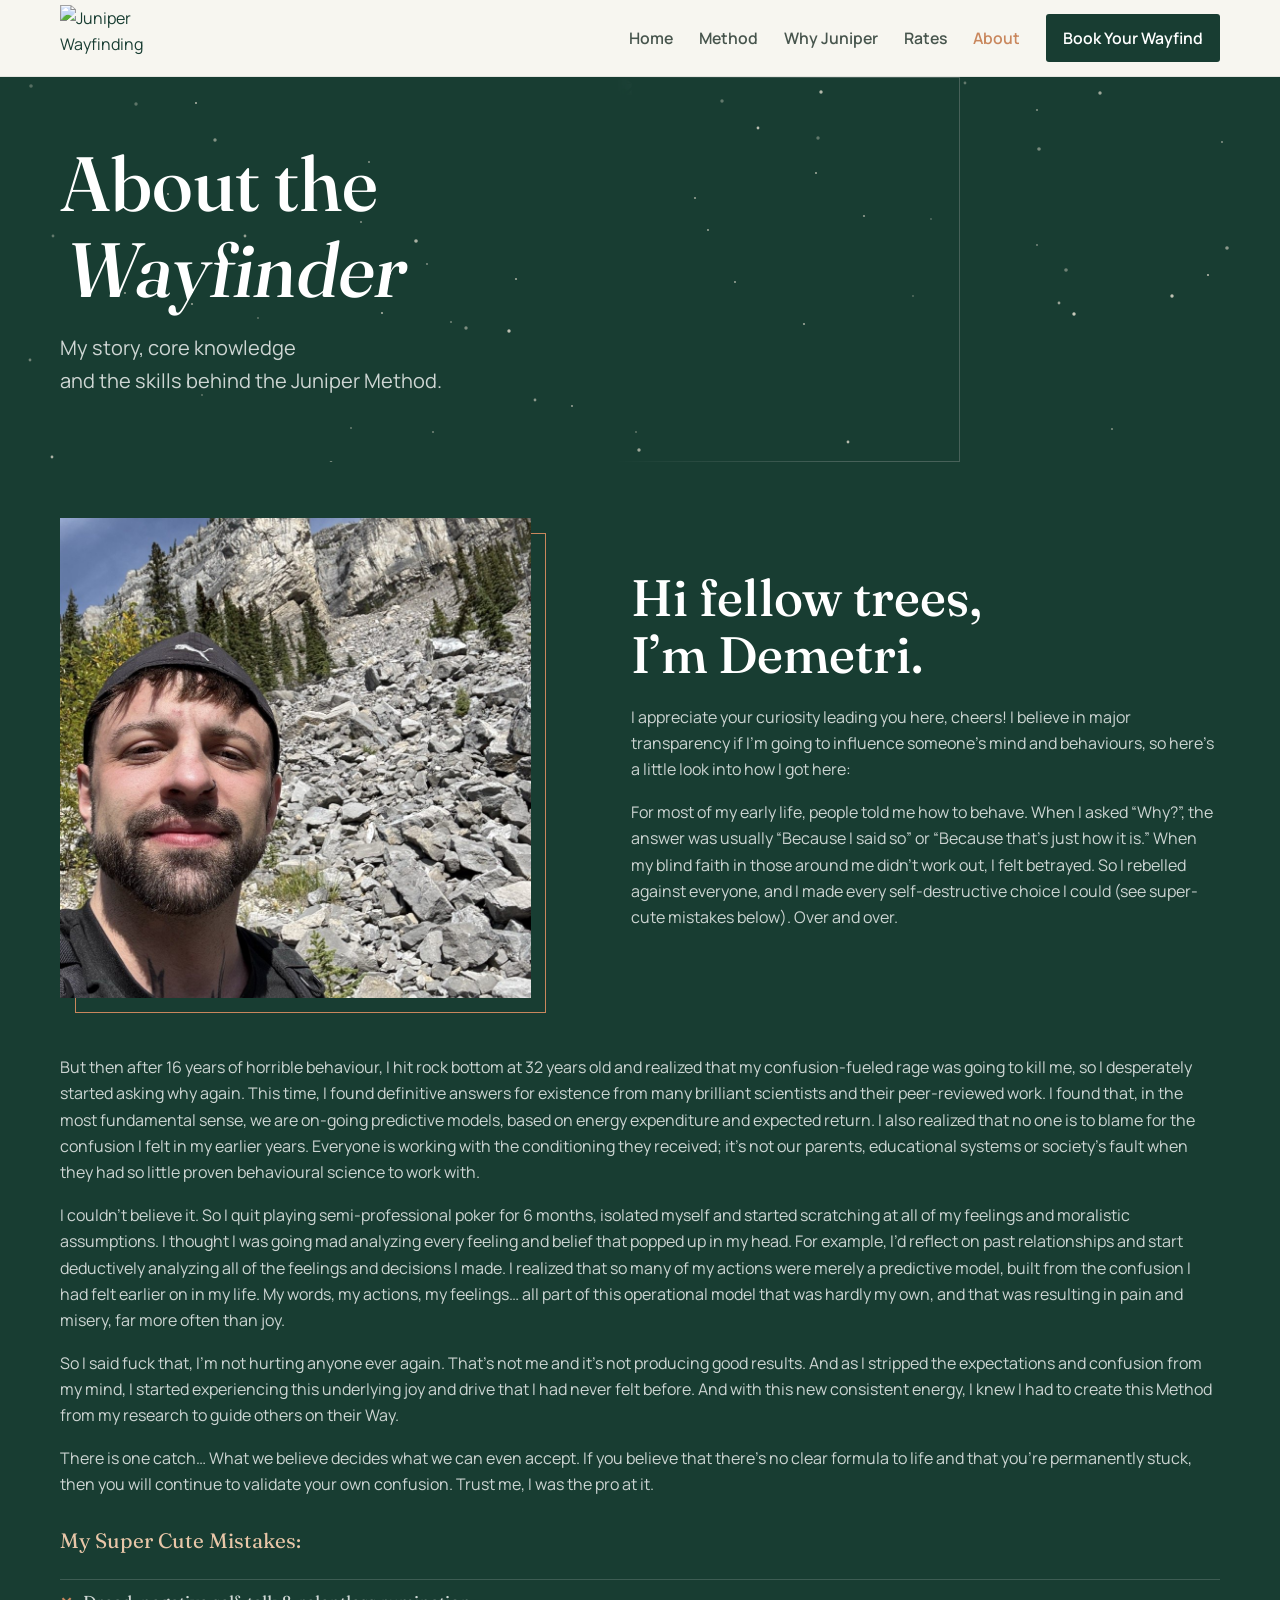
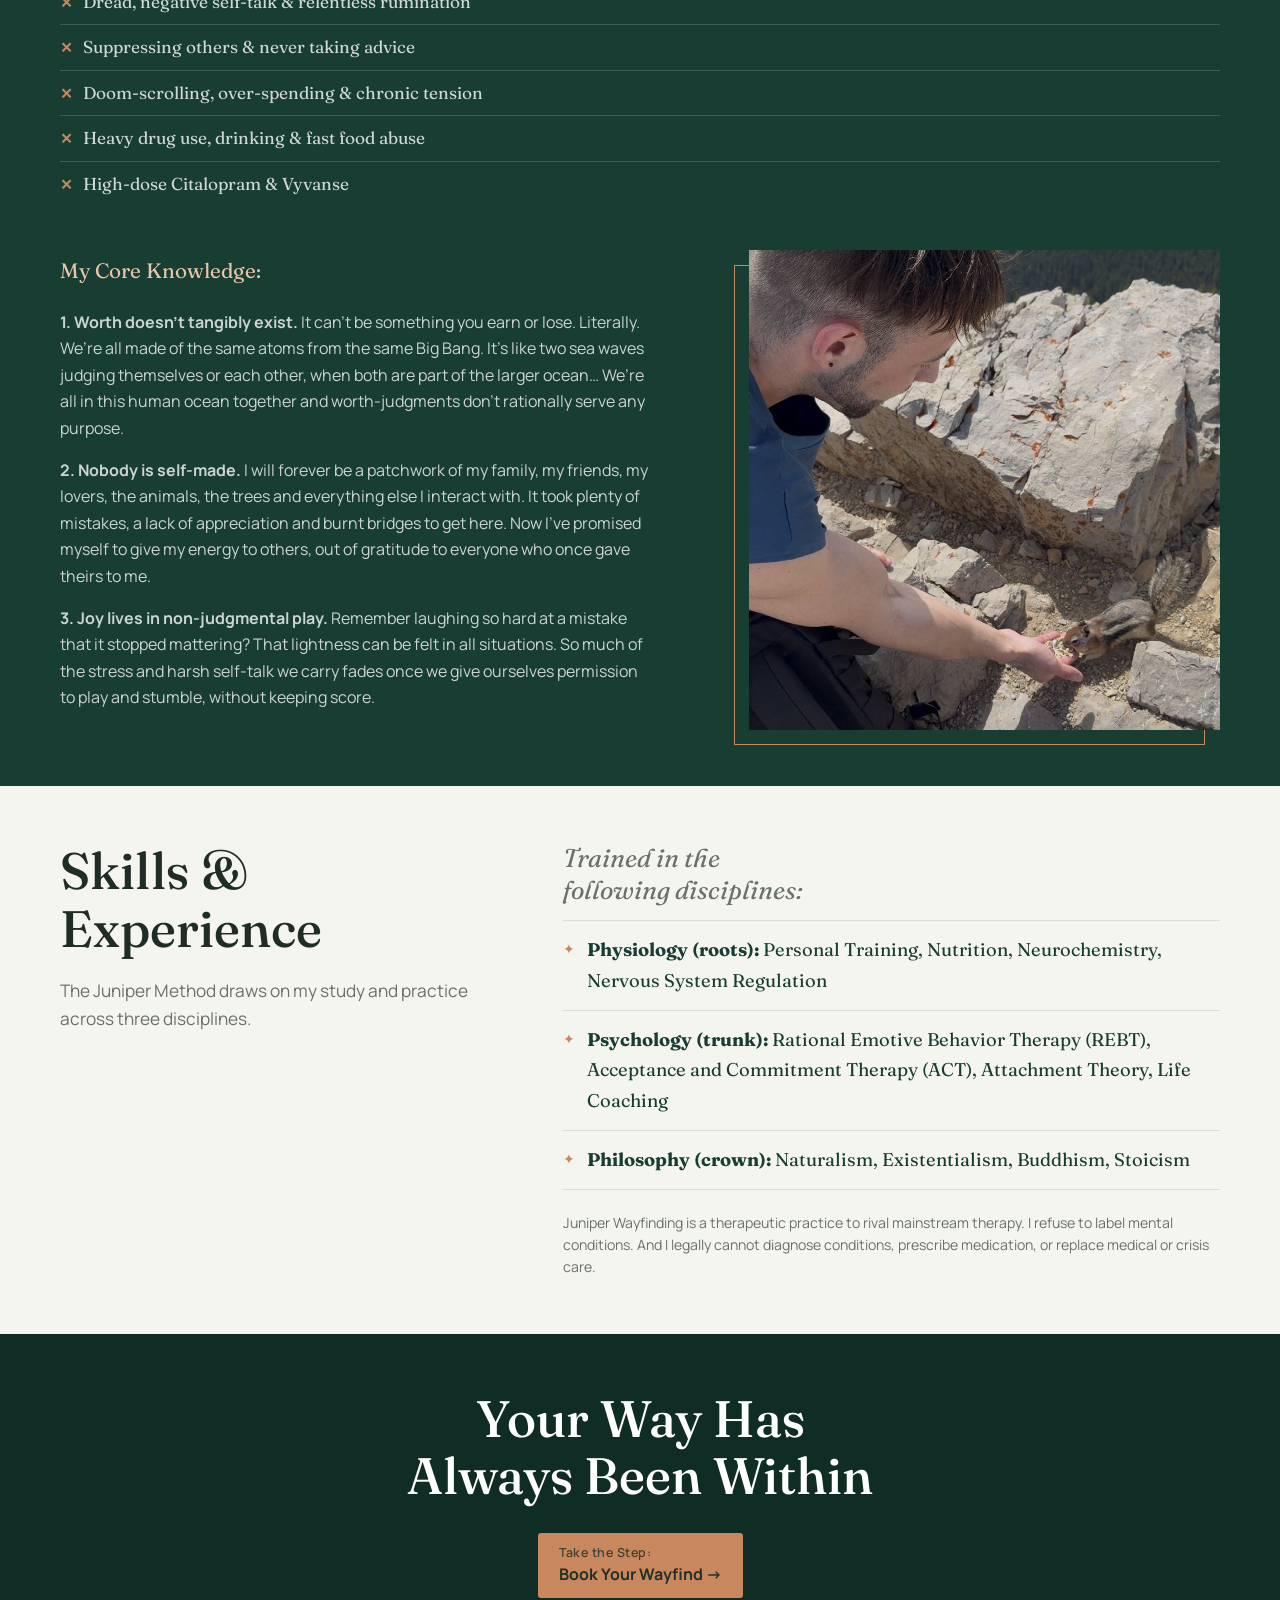
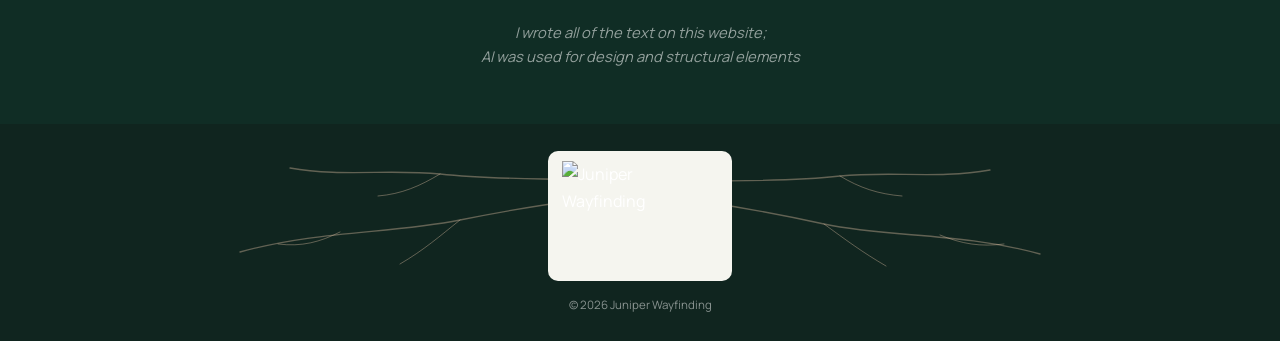
==== about.html @ 7286109a "Soften About story wording Co-Authored-By: Claude Opus 5.5 <noreply@anthropic.com>" ====
<!doctype html>
<html lang="en">
<head>
	<meta charset="utf-8"><meta name="viewport" content="width=device-width, initial-scale=1"><meta name="theme-color" content="#183d32">
	<meta name="description" content="Demetri Steadfast runs Juniper Wayfinding, an online practice. Background, training in REBT, personal training, life coaching, nutrition and neurochemistry.">
	<title>About the Wayfinder | Juniper Wayfinding</title>
	<link rel="icon" href="favicon.svg" type="image/svg+xml"><link rel="icon" href="favicon-32.png" sizes="32x32" type="image/png"><link rel="apple-touch-icon" href="apple-touch-icon.png">
	<meta property="og:type" content="website"><meta property="og:site_name" content="Juniper Wayfinding"><meta property="og:title" content="About the Wayfinder | Juniper Wayfinding"><meta property="og:description" content="Whole-person therapy for body, mind and worth, by video or phone. Start with a free 23-minute call."><meta property="og:url" content="https://juniperwayfinding.ca/about"><meta property="og:image" content="https://juniperwayfinding.ca/og-image.png"><meta property="og:image:width" content="1200"><meta property="og:image:height" content="630"><meta property="og:image:alt" content="Juniper Wayfinding logo"><meta name="twitter:card" content="summary_large_image">
	<link rel="preconnect" href="https://fonts.googleapis.com"><link rel="preconnect" href="https://fonts.gstatic.com" crossorigin>
	<link href="https://fonts.googleapis.com/css2?family=Fraunces:ital,opsz,wght@0,9..144,400;0,9..144,500;0,9..144,600;1,9..144,400;1,9..144,500&family=Manrope:wght@400;500;600;700&display=swap" rel="stylesheet"><link rel="stylesheet" href="site.css">
</head>
<body>
	<header class="site-header"><nav class="nav-wrap shell" aria-label="Main navigation">
		<a class="brand" href="index.html" aria-label="Juniper Wayfinding home"><img class="brand-logo" src="logo_tr.png" width="600" height="421" alt="Juniper Wayfinding"></a>
		<button class="menu-toggle" type="button" aria-label="Open navigation" aria-expanded="false" aria-controls="site-links"><svg viewBox="0 0 24 24" fill="none" stroke="currentColor" stroke-width="1.8" aria-hidden="true"><path d="M4 7h16M4 12h16M4 17h16"/></svg></button>
		<div class="nav-links" id="site-links"><a href="index.html">Home</a><a href="method.html">Method</a><a href="why-juniper.html">Why Juniper</a><a href="rates.html">Rates</a><a href="about.html" aria-current="page">About</a><a class="nav-book" href="booking.html">Book Your Wayfind</a></div>
	</nav></header>
	<main>
		<section class="page-hero"><img class="page-hero-image" src="https://images.unsplash.com/photo-1440581572325-0bea30075d9d?auto=format&fit=crop&w=1500&q=80" alt="" fetchpriority="high"><div class="starfield" aria-hidden="true"><svg viewBox="0 0 2200 2200"><g class="sf-stars"><circle cx="995" cy="1231" r="1.4" opacity="0.53"/><circle cx="418" cy="1769" r="1.4" opacity="0.61"/><circle cx="207" cy="667" r="0.9" opacity="0.57"/><circle cx="1396" cy="1310" r="1.4" opacity="0.78"/><circle cx="1354" cy="346" r="0.9" opacity="0.72" class="tw" style="animation-delay:-0.2s"/><circle cx="1935" cy="1319" r="1.4" opacity="0.46"/><circle cx="430" cy="514" r="1.1" opacity="0.55"/><circle cx="1006" cy="612" r="1.7" opacity="0.8"/><circle cx="1557" cy="694" r="1.1" opacity="0.56" class="tw" style="animation-delay:-3.4s"/><circle cx="237" cy="237" r="1.1" opacity="0.49"/><circle cx="1864" cy="1" r="1.1" opacity="0.76" class="tw" style="animation-delay:-2.3s"/><circle cx="1560" cy="924" r="1.7" opacity="0.61"/><circle cx="594" cy="192" r="1.1" opacity="0.31"/><circle cx="2030" cy="296" r="0.9" opacity="0.31"/><circle cx="1071" cy="1501" r="1.1" opacity="0.52"/><circle cx="1610" cy="288" r="1.4" opacity="0.36"/><circle cx="468" cy="594" r="1.7" opacity="0.45"/><circle cx="464" cy="867" r="1.7" opacity="0.62" class="tw" style="animation-delay:-5.9s"/><circle cx="469" cy="568" r="1.7" opacity="0.46"/><circle cx="161" cy="198" r="1.7" opacity="0.62" class="tw" style="animation-delay:-2.2s"/><circle cx="1369" cy="280" r="1.7" opacity="0.54"/><circle cx="1906" cy="402" r="1.1" opacity="0.46"/><circle cx="1343" cy="1596" r="1.1" opacity="0.67"/><circle cx="432" cy="2090" r="1.4" opacity="0.6"/><circle cx="228" cy="85" r="1.1" opacity="0.42"/><circle cx="565" cy="1812" r="1.7" opacity="0.55"/><circle cx="2044" cy="2150" r="1.1" opacity="0.41"/><circle cx="1875" cy="1351" r="1.1" opacity="0.41"/><circle cx="1648" cy="152" r="1.4" opacity="0.52" class="tw" style="animation-delay:-1.1s"/><circle cx="811" cy="1259" r="1.1" opacity="0.35" class="tw" style="animation-delay:-2.7s"/><circle cx="728" cy="1612" r="1.7" opacity="0.59" class="tw" style="animation-delay:-0.2s"/><circle cx="39" cy="2002" r="1.1" opacity="0.78" class="tw" style="animation-delay:-3.8s"/><circle cx="1061" cy="1607" r="1.1" opacity="0.37" class="tw" style="animation-delay:-2.7s"/><circle cx="809" cy="98" r="1.1" opacity="0.7"/><circle cx="774" cy="1507" r="0.9" opacity="0.74"/><circle cx="1739" cy="1900" r="1.7" opacity="0.31"/><circle cx="834" cy="27" r="0.9" opacity="0.34"/><circle cx="2185" cy="1936" r="1.1" opacity="0.49"/><circle cx="1278" cy="969" r="1.7" opacity="0.34"/><circle cx="66" cy="1323" r="1.4" opacity="0.31"/><circle cx="248" cy="1716" r="1.4" opacity="0.43" class="tw" style="animation-delay:-1.8s"/><circle cx="1492" cy="446" r="1.1" opacity="0.68"/><circle cx="2047" cy="1096" r="1.1" opacity="0.46"/><circle cx="437" cy="948" r="1.1" opacity="0.74"/><circle cx="1283" cy="696" r="1.1" opacity="0.37"/><circle cx="1970" cy="89" r="0.9" opacity="0.78"/><circle cx="372" cy="991" r="1.1" opacity="0.76"/><circle cx="842" cy="1144" r="1.1" opacity="0.66"/><circle cx="1375" cy="705" r="0.9" opacity="0.44"/><circle cx="1492" cy="618" r="1.1" opacity="0.45"/><circle cx="42" cy="299" r="1.4" opacity="0.39"/><circle cx="586" cy="1714" r="0.9" opacity="0.79" class="tw" style="animation-delay:-0.7s"/><circle cx="1178" cy="1408" r="1.1" opacity="0.78"/><circle cx="439" cy="1045" r="1.1" opacity="0.66"/><circle cx="1177" cy="80" r="1.1" opacity="0.44"/><circle cx="1534" cy="1145" r="1.7" opacity="0.8"/><circle cx="1867" cy="1540" r="1.1" opacity="0.34"/><circle cx="1589" cy="286" r="1.4" opacity="0.4"/><circle cx="15" cy="1210" r="1.7" opacity="0.7"/><circle cx="1020" cy="1433" r="1.1" opacity="0.35"/><circle cx="1756" cy="2033" r="0.9" opacity="0.41"/><circle cx="2157" cy="2150" r="1.7" opacity="0.79"/><circle cx="576" cy="1580" r="0.9" opacity="0.47" class="tw" style="animation-delay:-2.6s"/><circle cx="1211" cy="1690" r="1.4" opacity="0.76"/><circle cx="1909" cy="944" r="0.9" opacity="0.39"/><circle cx="1733" cy="309" r="1.1" opacity="0.8"/><circle cx="1140" cy="1491" r="1.4" opacity="0.77"/><circle cx="2088" cy="189" r="1.1" opacity="0.52"/><circle cx="1829" cy="1235" r="1.1" opacity="0.56"/><circle cx="1232" cy="686" r="1.4" opacity="0.78"/><circle cx="1341" cy="670" r="1.1" opacity="0.78"/><circle cx="1261" cy="442" r="1.7" opacity="0.36" class="tw" style="animation-delay:-2.3s"/><circle cx="1184" cy="97" r="1.4" opacity="0.57"/><circle cx="268" cy="205" r="1.1" opacity="0.33"/><circle cx="910" cy="2105" r="1.4" opacity="0.43"/><circle cx="279" cy="954" r="1.4" opacity="0.56" class="tw" style="animation-delay:-2.5s"/><circle cx="65" cy="572" r="0.9" opacity="0.32"/><circle cx="26" cy="625" r="1.1" opacity="0.42"/><circle cx="1099" cy="1281" r="1.7" opacity="0.61"/><circle cx="1543" cy="1933" r="0.9" opacity="0.49"/><circle cx="1165" cy="351" r="1.1" opacity="0.73"/><circle cx="480" cy="476" r="1.7" opacity="0.61"/><circle cx="512" cy="1630" r="1.1" opacity="0.75"/><circle cx="693" cy="2030" r="1.1" opacity="0.69"/><circle cx="213" cy="1956" r="1.1" opacity="0.66"/><circle cx="213" cy="1831" r="1.4" opacity="0.57"/><circle cx="441" cy="1382" r="0.9" opacity="0.35"/><circle cx="787" cy="1806" r="1.1" opacity="0.36"/><circle cx="1668" cy="1106" r="1.1" opacity="0.7"/><circle cx="53" cy="1676" r="1.7" opacity="0.56"/><circle cx="322" cy="406" r="1.1" opacity="0.39"/><circle cx="623" cy="1480" r="1.7" opacity="0.33"/><circle cx="1017" cy="1682" r="1.1" opacity="0.5"/><circle cx="780" cy="462" r="1.1" opacity="0.31"/><circle cx="1857" cy="399" r="1.4" opacity="0.48"/><circle cx="2028" cy="1331" r="0.9" opacity="0.56" class="tw" style="animation-delay:-5.4s"/><circle cx="1764" cy="1550" r="1.4" opacity="0.58"/><circle cx="1286" cy="750" r="1.1" opacity="0.44" class="tw" style="animation-delay:-4.5s"/><circle cx="352" cy="2054" r="1.1" opacity="0.75"/><circle cx="1529" cy="1688" r="1.1" opacity="0.5"/><circle cx="155" cy="752" r="1.4" opacity="0.35"/><circle cx="2179" cy="1986" r="0.9" opacity="0.42"/><circle cx="1465" cy="743" r="1.4" opacity="0.58"/><circle cx="857" cy="2200" r="1.1" opacity="0.65"/><circle cx="2156" cy="50" r="1.7" opacity="0.35"/><circle cx="976" cy="1110" r="1.1" opacity="0.62" class="tw" style="animation-delay:-1.6s"/><circle cx="607" cy="750" r="1.7" opacity="0.55"/><circle cx="1250" cy="2189" r="1.4" opacity="0.7" class="tw" style="animation-delay:-3.6s"/><circle cx="1670" cy="99" r="1.1" opacity="0.49"/><circle cx="1882" cy="1192" r="1.7" opacity="0.33"/><circle cx="926" cy="1159" r="1.7" opacity="0.46"/><circle cx="1063" cy="593" r="1.1" opacity="0.63"/><circle cx="59" cy="1699" r="1.7" opacity="0.32"/><circle cx="1660" cy="858" r="1.1" opacity="0.67" class="tw" style="animation-delay:-5.9s"/><circle cx="2078" cy="162" r="1.1" opacity="0.51"/><circle cx="2141" cy="536" r="1.7" opacity="0.35"/><circle cx="2001" cy="318" r="1.1" opacity="0.6" class="tw" style="animation-delay:-3.7s"/><circle cx="1003" cy="448" r="0.9" opacity="0.48"/><circle cx="799" cy="308" r="1.4" opacity="0.53"/><circle cx="1281" cy="923" r="1.7" opacity="0.71" class="tw" style="animation-delay:-1.7s"/><circle cx="284" cy="1058" r="1.7" opacity="0.75"/><circle cx="1375" cy="790" r="1.1" opacity="0.6"/><circle cx="1538" cy="418" r="1.1" opacity="0.68"/><circle cx="548" cy="2155" r="1.1" opacity="0.74" class="tw" style="animation-delay:-0.4s"/><circle cx="596" cy="935" r="1.7" opacity="0.32"/><circle cx="612" cy="1663" r="1.1" opacity="0.58"/><circle cx="821" cy="1053" r="1.1" opacity="0.47"/><circle cx="293" cy="1913" r="0.9" opacity="0.52"/><circle cx="1844" cy="1692" r="1.4" opacity="0.51"/><circle cx="1782" cy="812" r="1.7" opacity="0.46"/><circle cx="1641" cy="2026" r="1.4" opacity="0.63"/><circle cx="1016" cy="713" r="1.7" opacity="0.34"/><circle cx="1067" cy="1508" r="1.1" opacity="0.71" class="tw" style="animation-delay:-1.9s"/><circle cx="2004" cy="1328" r="1.1" opacity="0.55"/><circle cx="721" cy="1940" r="1.1" opacity="0.48"/><circle cx="806" cy="258" r="1.4" opacity="0.58"/><circle cx="2068" cy="2009" r="1.4" opacity="0.57"/><circle cx="1008" cy="487" r="1.7" opacity="0.42"/><circle cx="804" cy="799" r="1.4" opacity="0.59"/><circle cx="1625" cy="810" r="1.4" opacity="0.57"/><circle cx="1238" cy="389" r="1.4" opacity="0.74"/><circle cx="49" cy="1134" r="1.7" opacity="0.38"/><circle cx="49" cy="1852" r="1.4" opacity="0.33"/><circle cx="1734" cy="185" r="0.9" opacity="0.44" class="tw" style="animation-delay:-1.9s"/><circle cx="57" cy="1438" r="0.9" opacity="0.67"/><circle cx="540" cy="485" r="1.7" opacity="0.47"/><circle cx="771" cy="1776" r="1.1" opacity="0.64"/><circle cx="1182" cy="1586" r="1.7" opacity="0.76"/><circle cx="1818" cy="1467" r="0.9" opacity="0.7"/><circle cx="1955" cy="2107" r="0.9" opacity="0.56"/><circle cx="1765" cy="928" r="1.4" opacity="0.76"/><circle cx="357" cy="1397" r="1.1" opacity="0.46"/><circle cx="1164" cy="603" r="0.9" opacity="0.54"/><circle cx="668" cy="342" r="1.1" opacity="0.76"/><circle cx="38" cy="1058" r="0.9" opacity="0.46"/><circle cx="791" cy="1294" r="1.7" opacity="0.66"/><circle cx="493" cy="407" r="1.1" opacity="0.5"/><circle cx="2062" cy="1379" r="1.7" opacity="0.54"/><circle cx="1952" cy="2011" r="1.1" opacity="0.63"/><circle cx="203" cy="1898" r="1.4" opacity="0.32"/><circle cx="1763" cy="847" r="1.7" opacity="0.7"/><circle cx="1733" cy="127" r="1.1" opacity="0.75"/><circle cx="1992" cy="990" r="1.1" opacity="0.66"/><circle cx="346" cy="345" r="1.1" opacity="0.37"/><circle cx="1782" cy="288" r="1.7" opacity="0.43"/><circle cx="331" cy="1695" r="0.9" opacity="0.4"/><circle cx="328" cy="283" r="1.1" opacity="0.43"/><circle cx="214" cy="1056" r="1.4" opacity="0.34"/><circle cx="1195" cy="1113" r="0.9" opacity="0.69"/><circle cx="2017" cy="200" r="1.4" opacity="0.4"/><circle cx="1156" cy="347" r="1.1" opacity="0.46"/><circle cx="1224" cy="2194" r="0.9" opacity="0.48"/><circle cx="233" cy="867" r="1.4" opacity="0.67"/><circle cx="268" cy="980" r="1.4" opacity="0.66"/><circle cx="646" cy="249" r="0.9" opacity="0.73"/><circle cx="1582" cy="1983" r="1.1" opacity="0.45"/><circle cx="1187" cy="656" r="1.1" opacity="0.68"/><circle cx="191" cy="415" r="1.4" opacity="0.67"/><circle cx="2079" cy="1238" r="1.1" opacity="0.52"/><circle cx="224" cy="1368" r="1.1" opacity="0.64"/><circle cx="396" cy="885" r="1.4" opacity="0.6" class="tw" style="animation-delay:-1.4s"/><circle cx="346" cy="273" r="1.4" opacity="0.69"/><circle cx="1811" cy="2039" r="1.1" opacity="0.62"/><circle cx="1806" cy="849" r="1.1" opacity="0.76"/><circle cx="1599" cy="1349" r="1.1" opacity="0.79"/><circle cx="1453" cy="1339" r="0.9" opacity="0.43"/><circle cx="675" cy="971" r="1.7" opacity="0.49"/><circle cx="1735" cy="1815" r="1.7" opacity="0.66"/><circle cx="1185" cy="657" r="1.1" opacity="0.48"/><circle cx="312" cy="1570" r="1.7" opacity="0.8"/><circle cx="2059" cy="1248" r="0.9" opacity="0.61"/><circle cx="183" cy="538" r="1.7" opacity="0.51"/><circle cx="202" cy="1920" r="1.1" opacity="0.53" class="tw" style="animation-delay:-5.8s"/><circle cx="298" cy="1989" r="1.7" opacity="0.57" class="tw" style="animation-delay:-5.5s"/><circle cx="371" cy="1641" r="1.1" opacity="0.6" class="tw" style="animation-delay:-4.9s"/><circle cx="635" cy="1973" r="1.1" opacity="0.68"/><circle cx="365" cy="1315" r="0.9" opacity="0.53"/><circle cx="1722" cy="2046" r="1.1" opacity="0.45"/><circle cx="1623" cy="840" r="1.7" opacity="0.62"/><circle cx="349" cy="906" r="0.9" opacity="0.37"/><circle cx="1253" cy="382" r="1.7" opacity="0.37"/><circle cx="2050" cy="118" r="0.9" opacity="0.66"/><circle cx="887" cy="1095" r="0.9" opacity="0.53"/><circle cx="1372" cy="1516" r="1.4" opacity="0.68"/><circle cx="2188" cy="1844" r="1.4" opacity="0.71" class="tw" style="animation-delay:-0.7s"/><circle cx="2066" cy="727" r="1.7" opacity="0.52"/><circle cx="706" cy="120" r="1.7" opacity="0.75"/><circle cx="1315" cy="1654" r="1.1" opacity="0.74"/><circle cx="538" cy="1858" r="1.1" opacity="0.55"/><circle cx="114" cy="1529" r="1.7" opacity="0.75"/><circle cx="1445" cy="2069" r="0.9" opacity="0.8"/><circle cx="1917" cy="811" r="1.7" opacity="0.51"/><circle cx="488" cy="1643" r="1.7" opacity="0.36" class="tw" style="animation-delay:-3.1s"/><circle cx="286" cy="1941" r="1.7" opacity="0.78" class="tw" style="animation-delay:-1.5s"/><circle cx="658" cy="714" r="0.9" opacity="0.52"/><circle cx="1167" cy="311" r="1.7" opacity="0.42"/><circle cx="1001" cy="690" r="1.1" opacity="0.55"/><circle cx="2150" cy="1040" r="1.1" opacity="0.4"/><circle cx="1524" cy="130" r="1.1" opacity="0.72"/><circle cx="1039" cy="378" r="1.7" opacity="0.4"/><circle cx="421" cy="1936" r="0.9" opacity="0.63"/><circle cx="1799" cy="2115" r="1.1" opacity="0.73"/><circle cx="297" cy="1531" r="1.4" opacity="0.51"/><circle cx="1895" cy="265" r="1.1" opacity="0.43"/><circle cx="1103" cy="650" r="1.1" opacity="0.49"/><circle cx="1946" cy="1298" r="1.1" opacity="0.79"/><circle cx="397" cy="497" r="1.1" opacity="0.62" class="tw" style="animation-delay:-5.9s"/><circle cx="969" cy="1162" r="1.7" opacity="0.75" class="tw" style="animation-delay:-3.5s"/><circle cx="1182" cy="932" r="1.7" opacity="0.34"/><circle cx="1662" cy="541" r="1.1" opacity="0.67" class="tw" style="animation-delay:-4.7s"/><circle cx="332" cy="1975" r="1.7" opacity="0.53"/><circle cx="846" cy="2044" r="1.4" opacity="0.33" class="tw" style="animation-delay:-4.7s"/><circle cx="2001" cy="706" r="1.4" opacity="0.69"/><circle cx="1112" cy="1860" r="1.7" opacity="0.67"/><circle cx="1307" cy="1697" r="0.9" opacity="0.6"/><circle cx="969" cy="1701" r="1.1" opacity="0.43"/><circle cx="1876" cy="1327" r="1.1" opacity="0.32"/><circle cx="1572" cy="1260" r="1.1" opacity="0.46"/><circle cx="1339" cy="1774" r="1.7" opacity="0.52"/><circle cx="1757" cy="160" r="1.1" opacity="0.58"/><circle cx="1742" cy="524" r="1.1" opacity="0.33"/><circle cx="1530" cy="1803" r="1.7" opacity="0.69"/><circle cx="1096" cy="1430" r="1.7" opacity="0.39"/><circle cx="352" cy="1519" r="1.7" opacity="0.69" class="tw" style="animation-delay:-2.5s"/><circle cx="802" cy="476" r="0.9" opacity="0.36"/><circle cx="1322" cy="296" r="1.4" opacity="0.56"/><circle cx="7" cy="902" r="1.7" opacity="0.37"/><circle cx="656" cy="934" r="0.9" opacity="0.79"/><circle cx="1577" cy="2147" r="1.7" opacity="0.41"/><circle cx="1214" cy="532" r="1.4" opacity="0.34"/><circle cx="679" cy="2082" r="1.7" opacity="0.41"/><circle cx="1288" cy="2188" r="1.1" opacity="0.58"/><circle cx="1946" cy="2033" r="1.1" opacity="0.53"/><circle cx="1855" cy="838" r="0.9" opacity="0.41"/><circle cx="404" cy="1209" r="1.1" opacity="0.54"/><circle cx="1307" cy="1671" r="1.4" opacity="0.52"/><circle cx="1494" cy="1898" r="1.1" opacity="0.57"/><circle cx="104" cy="608" r="1.1" opacity="0.61"/><circle cx="1632" cy="1127" r="1.7" opacity="0.76"/><circle cx="591" cy="794" r="1.1" opacity="0.66"/><circle cx="712" cy="332" r="1.8" opacity="0.27"/><circle cx="207" cy="1282" r="1.4" opacity="0.36" class="tw" style="animation-delay:-2.5s"/><circle cx="529" cy="1212" r="0.9" opacity="0.66" class="tw" style="animation-delay:-1.3s"/><circle cx="1380" cy="2085" r="1.4" opacity="0.54" class="tw" style="animation-delay:-1.3s"/><circle cx="1225" cy="293" r="1.1" opacity="0.32" class="tw" style="animation-delay:-1.9s"/><circle cx="1795" cy="398" r="1.4" opacity="0.54"/><circle cx="214" cy="1567" r="1.4" opacity="0.28"/><circle cx="1497" cy="941" r="1.1" opacity="0.48"/><circle cx="795" cy="547" r="0.9" opacity="0.6"/><circle cx="1264" cy="1155" r="1.1" opacity="0.61"/><circle cx="2156" cy="260" r="1.1" opacity="0.33"/><circle cx="2053" cy="928" r="1.8" opacity="0.29"/><circle cx="1736" cy="1800" r="1.1" opacity="0.6"/><circle cx="1276" cy="1004" r="0.9" opacity="0.72"/><circle cx="1461" cy="133" r="1.8" opacity="0.4"/><circle cx="1499" cy="980" r="1.8" opacity="0.44"/><circle cx="50" cy="1016" r="0.9" opacity="0.56"/><circle cx="480" cy="632" r="1.8" opacity="0.37"/><circle cx="1917" cy="177" r="1.1" opacity="0.45"/><circle cx="301" cy="947" r="1.4" opacity="0.39"/><circle cx="789" cy="1945" r="0.9" opacity="0.33" class="tw" style="animation-delay:-1.4s"/><circle cx="513" cy="1067" r="1.4" opacity="0.34"/><circle cx="320" cy="1176" r="1.4" opacity="0.53"/><circle cx="1519" cy="1134" r="1.4" opacity="0.58"/><circle cx="1005" cy="1916" r="1.8" opacity="0.65"/><circle cx="878" cy="228" r="1.8" opacity="0.45"/><circle cx="2166" cy="969" r="0.9" opacity="0.42" class="tw" style="animation-delay:-0.0s"/><circle cx="333" cy="223" r="1.1" opacity="0.56" class="tw" style="animation-delay:-1.2s"/><circle cx="828" cy="1396" r="1.1" opacity="0.55"/><circle cx="254" cy="1074" r="1.1" opacity="0.49"/><circle cx="317" cy="1649" r="1.8" opacity="0.38"/><circle cx="355" cy="51" r="1.4" opacity="0.43"/><circle cx="2011" cy="1668" r="1.1" opacity="0.74"/><circle cx="1532" cy="574" r="1.1" opacity="0.7"/><circle cx="490" cy="1191" r="1.4" opacity="0.41"/><circle cx="1785" cy="2167" r="0.9" opacity="0.65"/><circle cx="1628" cy="499" r="1.4" opacity="0.5"/><circle cx="2177" cy="1738" r="1.1" opacity="0.38"/><circle cx="2104" cy="984" r="1.8" opacity="0.74"/><circle cx="802" cy="485" r="0.9" opacity="0.49"/><circle cx="1062" cy="2168" r="1.4" opacity="0.67"/><circle cx="1437" cy="1759" r="0.9" opacity="0.67" class="tw" style="animation-delay:-2.3s"/><circle cx="1565" cy="439" r="0.9" opacity="0.47"/><circle cx="191" cy="2082" r="1.8" opacity="0.45"/><circle cx="2083" cy="1595" r="0.9" opacity="0.75" class="tw" style="animation-delay:-3.5s"/><circle cx="1024" cy="1443" r="1.4" opacity="0.66"/><circle cx="1446" cy="771" r="1.4" opacity="0.52" class="tw" style="animation-delay:-4.8s"/><circle cx="1598" cy="226" r="1.8" opacity="0.72"/><circle cx="1918" cy="1818" r="0.9" opacity="0.26"/><circle cx="1103" cy="1680" r="1.1" opacity="0.38"/><circle cx="288" cy="2002" r="1.1" opacity="0.7"/><circle cx="1793" cy="1137" r="1.4" opacity="0.32" class="tw" style="animation-delay:-3.1s"/><circle cx="1920" cy="1708" r="1.4" opacity="0.25"/><circle cx="379" cy="1042" r="1.8" opacity="0.31" class="tw" style="animation-delay:-4.1s"/><circle cx="1168" cy="1061" r="0.9" opacity="0.69" class="tw" style="animation-delay:-1.1s"/><circle cx="93" cy="215" r="1.1" opacity="0.53"/><circle cx="2007" cy="975" r="1.4" opacity="0.74"/><circle cx="439" cy="610" r="1.4" opacity="0.52"/><circle cx="2071" cy="1538" r="1.1" opacity="0.71"/><circle cx="446" cy="985" r="1.1" opacity="0.31"/><circle cx="160" cy="529" r="0.9" opacity="0.36"/><circle cx="269" cy="1709" r="1.8" opacity="0.57"/><circle cx="557" cy="302" r="1.1" opacity="0.36"/><circle cx="876" cy="1072" r="1.8" opacity="0.67" class="tw" style="animation-delay:-2.6s"/><circle cx="1134" cy="746" r="0.9" opacity="0.43" class="tw" style="animation-delay:-2.2s"/><circle cx="744" cy="1009" r="1.8" opacity="0.26"/><circle cx="1373" cy="1127" r="0.9" opacity="0.31"/><circle cx="503" cy="1928" r="0.9" opacity="0.38" class="tw" style="animation-delay:-4.7s"/><circle cx="595" cy="285" r="1.1" opacity="0.67"/><circle cx="2081" cy="893" r="1.4" opacity="0.71"/><circle cx="1541" cy="197" r="0.9" opacity="0.65"/><circle cx="1970" cy="592" r="0.9" opacity="0.57"/><circle cx="184" cy="1884" r="0.9" opacity="0.38" class="tw" style="animation-delay:-0.1s"/><circle cx="2187" cy="919" r="1.1" opacity="0.56" class="tw" style="animation-delay:-4.3s"/><circle cx="2064" cy="2132" r="1.1" opacity="0.28"/><circle cx="686" cy="671" r="0.9" opacity="0.39"/><circle cx="391" cy="763" r="0.9" opacity="0.75" class="tw" style="animation-delay:-0.1s"/><circle cx="1112" cy="2152" r="1.4" opacity="0.49"/><circle cx="234" cy="1802" r="1.1" opacity="0.58"/><circle cx="1955" cy="2135" r="1.1" opacity="0.59"/><circle cx="754" cy="1831" r="1.8" opacity="0.61" class="tw" style="animation-delay:-5.9s"/><circle cx="2160" cy="1841" r="0.9" opacity="0.29"/><circle cx="562" cy="359" r="0.9" opacity="0.58"/><circle cx="1113" cy="2136" r="1.4" opacity="0.37"/><circle cx="1011" cy="347" r="1.1" opacity="0.25"/><circle cx="724" cy="2167" r="1.1" opacity="0.37"/><circle cx="681" cy="784" r="0.9" opacity="0.42" class="tw" style="animation-delay:-1.7s"/><circle cx="1443" cy="546" r="0.9" opacity="0.3"/><circle cx="317" cy="1291" r="1.1" opacity="0.26"/><circle cx="512" cy="1288" r="1.4" opacity="0.68" class="tw" style="animation-delay:-5.4s"/><circle cx="1725" cy="1312" r="1.1" opacity="0.61"/><circle cx="625" cy="1361" r="0.9" opacity="0.27"/><circle cx="1962" cy="1380" r="1.8" opacity="0.6"/><circle cx="2002" cy="1656" r="1.4" opacity="0.67"/><circle cx="1818" cy="1285" r="1.8" opacity="0.59"/><circle cx="506" cy="69" r="0.9" opacity="0.57"/><circle cx="829" cy="993" r="0.9" opacity="0.56"/><circle cx="1497" cy="1076" r="0.9" opacity="0.48" class="tw" style="animation-delay:-5.6s"/><circle cx="1975" cy="202" r="1.4" opacity="0.28"/><circle cx="555" cy="164" r="1.1" opacity="0.37"/><circle cx="508" cy="1430" r="1.1" opacity="0.5"/><circle cx="1054" cy="1504" r="0.9" opacity="0.56"/><circle cx="170" cy="324" r="1.1" opacity="0.58"/><circle cx="1367" cy="294" r="1.1" opacity="0.28"/><circle cx="1478" cy="1523" r="1.8" opacity="0.49"/><circle cx="628" cy="1025" r="0.9" opacity="0.75"/><circle cx="686" cy="189" r="1.1" opacity="0.26"/><circle cx="1804" cy="2130" r="1.1" opacity="0.75"/><circle cx="2016" cy="2047" r="0.9" opacity="0.54" class="tw" style="animation-delay:-3.1s"/><circle cx="2096" cy="292" r="1.8" opacity="0.5"/><circle cx="1547" cy="509" r="1.1" opacity="0.45" class="tw" style="animation-delay:-5.7s"/><circle cx="1499" cy="892" r="1.8" opacity="0.32"/><circle cx="695" cy="1849" r="0.9" opacity="0.41"/><circle cx="876" cy="2068" r="0.9" opacity="0.61"/><circle cx="638" cy="819" r="1.1" opacity="0.45"/><circle cx="168" cy="2036" r="1.1" opacity="0.68"/><circle cx="114" cy="1456" r="1.8" opacity="0.72"/><circle cx="585" cy="1124" r="0.9" opacity="0.64"/><circle cx="941" cy="64" r="1.8" opacity="0.45"/><circle cx="1219" cy="448" r="0.9" opacity="0.27"/><circle cx="992" cy="1656" r="1.8" opacity="0.68"/><circle cx="2006" cy="1210" r="0.9" opacity="0.49"/><circle cx="655" cy="1626" r="1.8" opacity="0.38"/><circle cx="662" cy="1226" r="1.1" opacity="0.31"/><circle cx="165" cy="1101" r="1.1" opacity="0.53"/><circle cx="732" cy="1670" r="1.1" opacity="0.32"/><circle cx="200" cy="752" r="0.9" opacity="0.41"/><circle cx="1781" cy="445" r="0.9" opacity="0.62"/><circle cx="911" cy="1153" r="1.1" opacity="0.39"/><circle cx="1096" cy="1263" r="1.1" opacity="0.31"/><circle cx="1385" cy="1898" r="0.9" opacity="0.3"/><circle cx="846" cy="1421" r="1.1" opacity="0.73"/><circle cx="1920" cy="48" r="0.9" opacity="0.46"/><circle cx="1769" cy="2130" r="1.1" opacity="0.25"/><circle cx="2039" cy="1816" r="1.1" opacity="0.74"/><circle cx="240" cy="340" r="1.4" opacity="0.74" class="tw" style="animation-delay:-5.0s"/><circle cx="1542" cy="1862" r="1.1" opacity="0.29"/><circle cx="3" cy="276" r="1.4" opacity="0.71"/><circle cx="668" cy="282" r="1.1" opacity="0.51"/><circle cx="1680" cy="219" r="1.1" opacity="0.51"/><circle cx="854" cy="492" r="1.4" opacity="0.25"/><circle cx="2192" cy="613" r="1.1" opacity="0.57"/><circle cx="1046" cy="516" r="0.9" opacity="0.26"/><circle cx="1429" cy="122" r="0.9" opacity="0.5"/><circle cx="924" cy="566" r="1.8" opacity="0.46"/><circle cx="1084" cy="1531" r="1.8" opacity="0.46"/><circle cx="436" cy="1754" r="1.8" opacity="0.67" class="tw" style="animation-delay:-3.0s"/><circle cx="441" cy="1685" r="0.9" opacity="0.37"/><circle cx="1673" cy="649" r="1.4" opacity="0.5"/><circle cx="491" cy="917" r="1.8" opacity="0.28"/><circle cx="2028" cy="120" r="0.9" opacity="0.74" class="tw" style="animation-delay:-0.3s"/><circle cx="132" cy="865" r="1.8" opacity="0.69"/><circle cx="2195" cy="2050" r="1.1" opacity="0.35"/><circle cx="1155" cy="1029" r="1.1" opacity="0.58"/><circle cx="823" cy="730" r="0.9" opacity="0.3" class="tw" style="animation-delay:-0.5s"/><circle cx="924" cy="1947" r="1.4" opacity="0.73"/><circle cx="785" cy="1807" r="1.1" opacity="0.29"/><circle cx="431" cy="1191" r="1.1" opacity="0.35"/><circle cx="1973" cy="67" r="1.1" opacity="0.37"/><circle cx="890" cy="826" r="1.1" opacity="0.28"/><circle cx="565" cy="1644" r="1.4" opacity="0.42"/><circle cx="2107" cy="1357" r="1.1" opacity="0.62"/><circle cx="2033" cy="654" r="1.8" opacity="0.63"/><circle cx="1395" cy="2075" r="0.9" opacity="0.66" class="tw" style="animation-delay:-4.3s"/><circle cx="1025" cy="1708" r="1.1" opacity="0.71"/><circle cx="292" cy="1092" r="0.9" opacity="0.65"/><circle cx="1810" cy="1700" r="1.4" opacity="0.37"/><circle cx="1014" cy="1724" r="1.4" opacity="0.29"/><circle cx="1656" cy="544" r="0.9" opacity="0.57"/><circle cx="1198" cy="354" r="1.1" opacity="0.69"/><circle cx="583" cy="185" r="0.9" opacity="0.46"/><circle cx="2139" cy="381" r="0.9" opacity="0.46"/><circle cx="1483" cy="1646" r="1.8" opacity="0.63"/><circle cx="647" cy="615" r="1.1" opacity="0.44"/><circle cx="438" cy="544" r="0.9" opacity="0.37"/><circle cx="1997" cy="414" r="0.9" opacity="0.45"/><circle cx="1116" cy="509" r="0.9" opacity="0.58"/><circle cx="225" cy="1044" r="0.9" opacity="0.67"/><circle cx="89" cy="646" r="0.9" opacity="0.28"/><circle cx="1821" cy="427" r="0.9" opacity="0.44"/><circle cx="988" cy="572" r="1.8" opacity="0.72" class="tw" style="animation-delay:-3.6s"/><circle cx="1364" cy="479" r="1.1" opacity="0.42" class="tw" style="animation-delay:-6.0s"/><circle cx="84" cy="1611" r="0.9" opacity="0.66"/><circle cx="900" cy="818" r="1.4" opacity="0.41"/><circle cx="1750" cy="1206" r="0.9" opacity="0.45"/><circle cx="1461" cy="340" r="1.4" opacity="0.3" class="tw" style="animation-delay:-4.2s"/><circle cx="902" cy="623" r="1.1" opacity="0.46" class="tw" style="animation-delay:-4.5s"/><circle cx="1944" cy="911" r="0.9" opacity="0.68"/><circle cx="800" cy="434" r="1.8" opacity="0.45"/><circle cx="955" cy="344" r="0.9" opacity="0.66"/><circle cx="1942" cy="1014" r="0.9" opacity="0.31" class="tw" style="animation-delay:-0.9s"/><circle cx="1774" cy="873" r="1.4" opacity="0.56"/><circle cx="1110" cy="321" r="1.1" opacity="0.33" class="tw" style="animation-delay:-0.4s"/><circle cx="844" cy="1658" r="0.9" opacity="0.4"/><circle cx="96" cy="2008" r="1.1" opacity="0.28"/><circle cx="853" cy="1989" r="1.4" opacity="0.59"/><circle cx="1409" cy="1884" r="1.4" opacity="0.45"/><circle cx="1824" cy="403" r="0.9" opacity="0.27"/><circle cx="344" cy="790" r="0.9" opacity="0.37"/><circle cx="1974" cy="90" r="1.4" opacity="0.67"/><circle cx="1469" cy="713" r="1.1" opacity="0.55"/><circle cx="1379" cy="674" r="1.1" opacity="0.4"/><circle cx="856" cy="808" r="1.4" opacity="0.47" class="tw" style="animation-delay:-3.7s"/><circle cx="1077" cy="518" r="1.4" opacity="0.64"/><circle cx="395" cy="1041" r="0.9" opacity="0.28"/><circle cx="804" cy="1765" r="1.4" opacity="0.51" class="tw" style="animation-delay:-3.8s"/><circle cx="181" cy="1614" r="1.8" opacity="0.51" class="tw" style="animation-delay:-3.0s"/><circle cx="831" cy="2092" r="0.9" opacity="0.26" class="tw" style="animation-delay:-3.7s"/><circle cx="1524" cy="241" r="0.9" opacity="0.74"/><circle cx="2105" cy="2015" r="0.9" opacity="0.59"/><circle cx="486" cy="1833" r="1.4" opacity="0.63" class="tw" style="animation-delay:-5.4s"/><circle cx="605" cy="1794" r="0.9" opacity="0.38"/><circle cx="1056" cy="1302" r="1.4" opacity="0.5"/><circle cx="81" cy="401" r="0.9" opacity="0.57"/><circle cx="721" cy="829" r="1.1" opacity="0.31"/><circle cx="1400" cy="792" r="1.1" opacity="0.53"/><circle cx="1942" cy="230" r="1.4" opacity="0.56"/><circle cx="1755" cy="582" r="1.1" opacity="0.54"/><circle cx="1682" cy="973" r="0.9" opacity="0.56"/><circle cx="652" cy="1135" r="1.1" opacity="0.57"/><circle cx="1289" cy="1460" r="1.1" opacity="0.62"/><circle cx="488" cy="640" r="1.8" opacity="0.47"/><circle cx="1970" cy="290" r="0.9" opacity="0.56" class="tw" style="animation-delay:-0.3s"/><circle cx="1248" cy="668" r="1.4" opacity="0.43"/><circle cx="1284" cy="1296" r="0.9" opacity="0.43"/><circle cx="349" cy="31" r="0.9" opacity="0.6"/><circle cx="140" cy="318" r="1.8" opacity="0.64"/><circle cx="581" cy="25" r="1.8" opacity="0.66"/><circle cx="1308" cy="1273" r="1.4" opacity="0.72"/><circle cx="547" cy="1988" r="0.9" opacity="0.28" class="tw" style="animation-delay:-1.1s"/><circle cx="350" cy="2006" r="0.9" opacity="0.26"/><circle cx="2070" cy="313" r="0.9" opacity="0.51"/><circle cx="1425" cy="914" r="1.4" opacity="0.34"/><circle cx="661" cy="107" r="1.8" opacity="0.64"/><circle cx="14" cy="1858" r="1.8" opacity="0.71" class="tw" style="animation-delay:-3.9s"/><circle cx="386" cy="2193" r="1.1" opacity="0.37" class="tw" style="animation-delay:-2.0s"/><circle cx="1649" cy="1529" r="1.1" opacity="0.61"/><circle cx="1218" cy="959" r="1.4" opacity="0.74"/><circle cx="2043" cy="1967" r="0.9" opacity="0.69" class="tw" style="animation-delay:-1.6s"/><circle cx="519" cy="1637" r="0.9" opacity="0.62"/><circle cx="1936" cy="723" r="0.9" opacity="0.44"/><circle cx="2028" cy="2160" r="1.4" opacity="0.48"/><circle cx="1535" cy="1887" r="1.1" opacity="0.73"/><circle cx="1946" cy="1736" r="1.1" opacity="0.56" class="tw" style="animation-delay:-5.5s"/><circle cx="318" cy="59" r="0.9" opacity="0.56" class="tw" style="animation-delay:-5.9s"/><circle cx="1542" cy="68" r="0.9" opacity="0.6"/><circle cx="1533" cy="1621" r="0.9" opacity="0.68"/><circle cx="438" cy="2100" r="1.4" opacity="0.7" class="tw" style="animation-delay:-5.2s"/><circle cx="2012" cy="2078" r="0.9" opacity="0.37"/><circle cx="74" cy="2088" r="1.8" opacity="0.29"/><circle cx="1391" cy="1050" r="0.9" opacity="0.3"/><circle cx="451" cy="702" r="1.1" opacity="0.38"/><circle cx="2046" cy="106" r="1.1" opacity="0.71"/><circle cx="1324" cy="1047" r="1.1" opacity="0.56" class="tw" style="animation-delay:-2.5s"/><circle cx="960" cy="1701" r="1.1" opacity="0.48" class="tw" style="animation-delay:-3.4s"/><circle cx="1572" cy="1821" r="1.4" opacity="0.66" class="tw" style="animation-delay:-0.0s"/><circle cx="444" cy="1677" r="0.9" opacity="0.25"/><circle cx="1081" cy="1753" r="0.9" opacity="0.73"/><circle cx="2106" cy="1133" r="1.4" opacity="0.72"/><circle cx="472" cy="1539" r="1.1" opacity="0.33"/><circle cx="1687" cy="1079" r="1.8" opacity="0.53" class="tw" style="animation-delay:-2.0s"/><circle cx="209" cy="2043" r="1.8" opacity="0.29"/><circle cx="55" cy="453" r="1.1" opacity="0.46"/><circle cx="376" cy="2161" r="1.8" opacity="0.37"/><circle cx="1169" cy="1660" r="1.4" opacity="0.57"/><circle cx="719" cy="342" r="1.1" opacity="0.58"/><circle cx="373" cy="965" r="1.1" opacity="0.54" class="tw" style="animation-delay:-2.8s"/><circle cx="1947" cy="523" r="0.9" opacity="0.38"/><circle cx="1818" cy="1358" r="1.8" opacity="0.33"/><circle cx="718" cy="1149" r="0.9" opacity="0.37"/><circle cx="569" cy="2101" r="0.9" opacity="0.33"/><circle cx="430" cy="332" r="0.9" opacity="0.65"/><circle cx="957" cy="432" r="1.8" opacity="0.71"/><circle cx="1948" cy="1021" r="0.9" opacity="0.45"/><circle cx="1526" cy="1101" r="1.8" opacity="0.4" class="tw" style="animation-delay:-1.5s"/><circle cx="1624" cy="12" r="0.9" opacity="0.7"/><circle cx="1263" cy="1648" r="1.1" opacity="0.67"/><circle cx="1435" cy="1931" r="1.8" opacity="0.6"/><circle cx="1495" cy="1411" r="1.1" opacity="0.47"/><circle cx="1541" cy="1968" r="0.9" opacity="0.64"/><circle cx="1385" cy="550" r="1.1" opacity="0.49" class="tw" style="animation-delay:-5.2s"/><circle cx="1140" cy="1454" r="0.9" opacity="0.7"/><circle cx="23" cy="1830" r="0.9" opacity="0.27"/><circle cx="354" cy="1720" r="0.9" opacity="0.51" class="tw" style="animation-delay:-3.4s"/><circle cx="1190" cy="1578" r="1.4" opacity="0.26"/><circle cx="814" cy="754" r="1.8" opacity="0.72"/><circle cx="1506" cy="863" r="0.9" opacity="0.61"/><circle cx="1403" cy="555" r="1.1" opacity="0.45" class="tw" style="animation-delay:-2.5s"/><circle cx="925" cy="1536" r="1.1" opacity="0.54" class="tw" style="animation-delay:-1.8s"/><circle cx="881" cy="2098" r="0.9" opacity="0.75"/><circle cx="1017" cy="362" r="0.9" opacity="0.65"/><circle cx="1032" cy="1237" r="0.9" opacity="0.66" class="tw" style="animation-delay:-4.0s"/><circle cx="1828" cy="1750" r="1.1" opacity="0.48"/><circle cx="1206" cy="275" r="1.1" opacity="0.43"/><circle cx="588" cy="828" r="1.1" opacity="0.74"/><circle cx="1059" cy="1772" r="1.1" opacity="0.43"/><circle cx="705" cy="1067" r="1.4" opacity="0.57"/><circle cx="797" cy="2043" r="1.1" opacity="0.28"/><circle cx="1993" cy="1725" r="0.9" opacity="0.52"/><circle cx="1281" cy="1446" r="0.9" opacity="0.73"/><circle cx="550" cy="223" r="0.9" opacity="0.68"/><circle cx="994" cy="1727" r="0.9" opacity="0.7"/><circle cx="369" cy="1960" r="1.4" opacity="0.74" class="tw" style="animation-delay:-5.4s"/><circle cx="1207" cy="1401" r="1.1" opacity="0.35"/><circle cx="1168" cy="1632" r="1.1" opacity="0.59" class="tw" style="animation-delay:-0.7s"/><circle cx="922" cy="1820" r="1.1" opacity="0.5" class="tw" style="animation-delay:-2.8s"/><circle cx="318" cy="1081" r="1.1" opacity="0.33"/><circle cx="1616" cy="353" r="1.1" opacity="0.48"/><circle cx="1464" cy="1849" r="1.1" opacity="0.46"/><circle cx="1487" cy="397" r="1.1" opacity="0.57" class="tw" style="animation-delay:-3.7s"/><circle cx="1502" cy="2049" r="1.1" opacity="0.65" class="tw" style="animation-delay:-2.9s"/><circle cx="1666" cy="318" r="0.9" opacity="0.61"/><circle cx="745" cy="1896" r="1.1" opacity="0.42"/><circle cx="1219" cy="2007" r="1.1" opacity="0.47"/><circle cx="1219" cy="1819" r="1.1" opacity="0.43"/><circle cx="734" cy="2165" r="1.4" opacity="0.42"/><circle cx="1083" cy="259" r="0.9" opacity="0.41"/><circle cx="1290" cy="1397" r="0.9" opacity="0.45"/><circle cx="893" cy="1263" r="1.1" opacity="0.4" class="tw" style="animation-delay:-1.1s"/><circle cx="2027" cy="1339" r="1.8" opacity="0.28"/></g><g class="cst" style="animation-delay:0s"><path pathLength="1" d="M1342 1173 L1380 1151 L1422 1159 L1454 1133 L1492 1143"/><circle cx="1342" cy="1173" r="2"/><circle cx="1380" cy="1151" r="2"/><circle cx="1422" cy="1159" r="2"/><circle cx="1454" cy="1133" r="2"/><circle cx="1492" cy="1143" r="2"/></g><g class="cst" style="animation-delay:5s"><path pathLength="1" d="M1068 1267 L1098 1297 L1138 1291 L1164 1325"/><circle cx="1068" cy="1267" r="2"/><circle cx="1098" cy="1297" r="2"/><circle cx="1138" cy="1291" r="2"/><circle cx="1164" cy="1325" r="2"/></g><g class="cst" style="animation-delay:10s"><path pathLength="1" d="M823 1186 L867 1178 L883 1140 L927 1130 L943 1166"/><circle cx="823" cy="1186" r="2"/><circle cx="867" cy="1178" r="2"/><circle cx="883" cy="1140" r="2"/><circle cx="927" cy="1130" r="2"/><circle cx="943" cy="1166" r="2"/></g><g class="cst" style="animation-delay:15s"><path pathLength="1" d="M694 1022 L720 988 L760 992 L784 1026 L750 1050"/><circle cx="694" cy="1022" r="2"/><circle cx="720" cy="988" r="2"/><circle cx="760" cy="992" r="2"/><circle cx="784" cy="1026" r="2"/><circle cx="750" cy="1050" r="2"/></g><g class="cst" style="animation-delay:20s"><path pathLength="1" d="M985 899 L1025 909 L1063 893 L1101 907"/><circle cx="985" cy="899" r="2"/><circle cx="1025" cy="909" r="2"/><circle cx="1063" cy="893" r="2"/><circle cx="1101" cy="907" r="2"/></g><g class="cst" style="animation-delay:25s"><path pathLength="1" d="M1353 966 L1375 936 L1411 916 L1449 922 L1473 954 L1503 962"/><circle cx="1353" cy="966" r="2"/><circle cx="1375" cy="936" r="2"/><circle cx="1411" cy="916" r="2"/><circle cx="1449" cy="922" r="2"/><circle cx="1473" cy="954" r="2"/><circle cx="1503" cy="962" r="2"/></g></svg></div><div class="shell"><h1>About the<br><span class="wayfinder-move">Wayfinder</span></h1><p>My story, core knowledge<br>and the skills behind the Juniper Method.</p></div></section>
		<section class="section about"><div class="shell"><div class="about-grid"><div class="about-photo reveal"><img src="about-hike.jpg" width="960" height="1280" alt="Demetri smiling on a mountain hike, with limestone cliffs and evergreens rising behind him" loading="lazy" style="object-position:50% 40%"></div>
			<div class="about-copy reveal"><h2>Hi fellow trees,<br>I’m Demetri.</h2>
				<p>I appreciate your curiosity leading you here, cheers! I believe in major transparency if I’m going to influence someone’s mind and behaviours, so here’s a little look into how I got here:</p>
				<p>For most of my early life, people told me how to behave. When I asked “Why?”, the answer was usually “Because I said so” or “Because that’s just how it is.” When my blind faith in those around me didn’t work out, I felt betrayed. So I rebelled against everyone, and I made every self-destructive choice I could (see super-cute mistakes below). Over and over.</p>
			</div></div>
			<div class="about-copy about-continued reveal">
				<p>But then after 16 years of horrible behaviour, I hit rock bottom at 32 years old and realized that my confusion-fueled rage was going to kill me, so I desperately started asking why again. This time, I found definitive answers for existence from many brilliant scientists and their peer-reviewed work. I found that, in the most fundamental sense, we are on-going predictive models, based on energy expenditure and expected return. I also realized that no one is to blame for the confusion I felt in my earlier years. Everyone is working with the conditioning they received; it’s not our parents, educational systems or society’s fault when they had so little proven behavioural science to work with.</p>
				<p>I couldn’t believe it. So I quit playing semi-professional poker for 6 months, isolated myself and started scratching at all of my feelings and moralistic assumptions. I thought I was going mad analyzing every feeling and belief that popped up in my head. For example, I’d reflect on past relationships and start deductively analyzing all of the feelings and decisions I made. I realized that so many of my actions were merely a predictive model, built from the confusion I had felt earlier on in my life. My words, my actions, my feelings… all part of this operational model that was hardly my own, and that was resulting in pain and misery, far more often than joy.</p>
				<p>So I said fuck that, I’m not hurting anyone ever again. That’s not me and it’s not producing good results. And as I stripped the expectations and confusion from my mind, I started experiencing this underlying joy and drive that I had never felt before. And with this new consistent energy, I knew I had to create this Method from my research to guide others on their Way.</p>
				<p>There is one catch… What we believe decides what we can even accept. If you believe that there’s no clear formula to life and that you’re permanently stuck, then you will continue to validate your own confusion. Trust me, I was the pro at it.</p>
				<p class="beliefs-lead">My Super Cute Mistakes:</p>
				<ul class="left-behind" aria-label="Things I have left behind"><li>Dread, negative self-talk &amp; relentless rumination</li><li>Suppressing others &amp; never taking advice</li><li>Doom-scrolling, over-spending &amp; chronic tension</li><li>Heavy drug use, drinking &amp; fast food abuse</li><li>High-dose Citalopram &amp; Vyvanse</li></ul>
			</div>
			<div class="about-grid about-grid-flip"><div class="about-copy reveal">
				<p class="beliefs-lead">My Core Knowledge:</p>
				<p><strong>1. Worth doesn’t tangibly exist.</strong> It can’t be something you earn or lose. Literally. We’re all made of the same atoms from the same Big Bang. It’s like two sea waves judging themselves or each other, when both are part of the larger ocean… We’re all in this human ocean together and worth-judgments don’t rationally serve any purpose.</p>
				<p><strong>2. Nobody is self-made.</strong> I will forever be a patchwork of my family, my friends, my lovers, the animals, the trees and everything else I interact with. It took plenty of mistakes, a lack of appreciation and burnt bridges to get here. Now I’ve promised myself to give my energy to others, out of gratitude to everyone who once gave theirs to me.</p>
				<p><strong>3. Joy lives in non-judgmental play.</strong> Remember laughing so hard at a mistake that it stopped mattering? That lightness can be felt in all situations. So much of the stress and harsh self-talk we carry fades once we give ourselves permission to play and stumble, without keeping score.</p>
			</div><div class="about-photo reveal"><img src="about-squirrel.jpg" width="1280" height="860" alt="Demetri crouched on a rocky summit, hand-feeding a ground squirrel" loading="lazy" style="object-position:64% 50%"></div></div></div></section>
		<section class="section"><div class="shell question-grid">
			<div class="reveal"><h2>Skills &amp; Experience</h2><p class="lede">The Juniper Method draws on my study and practice across three disciplines.</p></div>
			<div class="reveal"><p class="credentials-lead">Trained in the<br>following disciplines:</p><ul class="credentials"><li><span><strong>Physiology (roots):</strong> Personal Training, Nutrition, Neurochemistry, Nervous System Regulation</span></li><li><span><strong>Psychology (trunk):</strong> Rational Emotive Behavior Therapy (REBT), Acceptance and Commitment Therapy (ACT), Attachment Theory, Life Coaching</span></li><li><span><strong>Philosophy (crown):</strong> Naturalism, Existentialism, Buddhism, Stoicism</span></li></ul><p class="scope-note">Juniper Wayfinding is a therapeutic practice to rival mainstream therapy. I refuse to label mental conditions. And I legally cannot diagnose conditions, prescribe medication, or replace medical or crisis care.</p></div>
		</div></section>
		<section class="closing"><div class="shell"><h2>Your Way Has Always Been Within</h2><div class="actions" style="justify-content:center"><a class="button button-shine" href="booking.html"><span class="button-lines"><span class="button-kicker">Take the Step:</span><span>Book Your Wayfind&nbsp;<span aria-hidden="true">→</span></span></span></a></div><p class="ai-note">I wrote all of the text on this website;<br>AI was used for design and structural elements</p></div></section>
	</main>
	<footer class="footer"><svg class="footer-roots" viewBox="0 0 1200 150" preserveAspectRatio="xMidYMin slice" aria-hidden="true"><path class="fr-1" pathLength="1" d="M600 70C540 74 480 84 420 96C350 110 280 106 200 128"/><path class="fr-1" pathLength="1" d="M600 70C660 76 720 86 784 100C850 114 920 108 1000 130"/><path class="fr-2" pathLength="1" d="M600 60C540 52 470 58 400 50C350 45 300 53 250 44"/><path class="fr-2" pathLength="1" d="M600 60C660 54 730 60 800 52C850 47 900 55 950 46"/><path class="fr-2" pathLength="1" d="M600 84C570 102 548 118 516 142"/><path class="fr-2" pathLength="1" d="M600 84C630 104 658 122 690 146"/><path class="fr-3" pathLength="1" d="M420 96C400 112 384 126 360 140"/><path class="fr-3" pathLength="1" d="M300 108C280 118 262 123 238 120"/><path class="fr-3" pathLength="1" d="M784 100C806 116 822 128 846 142"/><path class="fr-3" pathLength="1" d="M900 111C922 120 940 123 964 120"/><path class="fr-3" pathLength="1" d="M400 50C380 62 362 70 338 72"/><path class="fr-3" pathLength="1" d="M800 52C820 64 838 70 862 72"/></svg>
		<div class="footer-inner shell"><a class="brand" href="index.html"><img class="brand-logo" src="logo_tr.png" width="600" height="421" alt="Juniper Wayfinding"></a><p class="footer-copy">© <span id="year"></span> Juniper Wayfinding</p></div>
	</footer>
	<script src="site.js" defer></script>
</body>
</html>
---- site.css ----
:root{--space:56px;--forest:#183d32;--deep:#102d25;--green:#315b4b;--orange:#c9875d;--orange-light:#e8c6a8;--stone:#747c76;--stone-light:#e3e6df;--paper:#f5f5ef;--white:#fffefa;--ink:#202c26;--muted:#69716b;--serif:"Fraunces",Georgia,serif;--sans:"Manrope",sans-serif;--content:1160px}
:focus-visible{outline:2px solid var(--orange);outline-offset:4px}.hero-copy{animation:copy-arrive .8s cubic-bezier(.2,.7,.2,1) both}@keyframes copy-arrive{from{opacity:0;transform:translateY(12px)}to{opacity:1;transform:translateY(0)}}.path-link{transition:box-shadow .25s}.path-link:hover{box-shadow:0 12px 28px rgb(24 61 50 / 9%)}
*{box-sizing:border-box}html{scroll-behavior:smooth;scroll-padding-top:90px}body{margin:0;background:var(--paper);color:var(--ink);font:16px/1.65 var(--sans);-webkit-font-smoothing:antialiased}img{display:block;max-width:100%}a{color:inherit}button,input,select,textarea{font:inherit}.shell{width:min(var(--content),calc(100% - 48px));margin-inline:auto}.eyebrow{margin:0 0 14px;color:var(--orange);font-size:.73rem;font-weight:700;letter-spacing:.13em;text-transform:uppercase}h1,h2,h3,p{margin-top:0}h1,h2,h3{font-family:var(--serif);font-weight:500;line-height:1.12}h2{margin-bottom:20px;font-size:clamp(2.2rem,4vw,3.45rem)}h3{font-size:1.35rem}.lede{max-width:660px;color:var(--muted);font-size:1.08rem}.section{padding:var(--space) 0}.section-flush-top{padding-top:0}.section-head{max-width:740px;margin-bottom:calc(var(--space) * .5)}.section-head p:last-child{margin-bottom:0}.button{display:inline-flex;min-height:49px;align-items:center;justify-content:center;gap:9px;padding:12px 20px;border:1px solid transparent;border-radius:3px;background:var(--orange);color:#1f3028;font-weight:700;text-decoration:none;transition:background .2s}.button:hover{background:#e79b70}.button-green{background:var(--forest);color:white}.button-green:hover{background:var(--green)}.button-quiet{border-color:rgb(255 255 255 / 44%);background:transparent;color:white}.button-quiet:hover{background:rgb(255 255 255 / 10%)}.actions{display:flex;flex-wrap:wrap;align-items:center;gap:12px}
.site-header{position:sticky;z-index:20;top:0;border-bottom:1px solid rgb(24 61 50 / 9%);background:rgb(247 246 240 / 95%);backdrop-filter:blur(14px)}.nav-wrap{display:flex;min-height:76px;align-items:center;justify-content:space-between;gap:26px}.brand{display:inline-flex;align-items:center;gap:11px;color:var(--forest);text-decoration:none}.brand-mark{width:36px;height:42px}.brand-name{display:grid;gap:1px;font-size:1rem;font-weight:700;line-height:1.1}.brand-name small{color:var(--stone);font-size:.64rem;font-weight:600;letter-spacing:.13em;text-transform:uppercase}.nav-links{display:flex;align-items:center;gap:26px}.nav-links a{color:#47554d;font-size:.99rem;font-weight:600;text-decoration:none;transition:color .2s}.nav-links a:hover,.nav-links a[aria-current=page]{color:var(--orange)}.nav-links .nav-sub{display:none}.nav-links .nav-book{padding:11px 17px;border-radius:3px;background:var(--forest);color:white}.nav-links .nav-book:hover{background:var(--green);color:white}.menu-toggle{display:none;width:44px;height:44px;border:1px solid var(--stone-light);border-radius:3px;background:transparent;color:var(--forest);cursor:pointer}.menu-toggle svg{width:20px;height:20px}
.hero{position:relative;display:flex;align-items:center;overflow:hidden;background:var(--deep);color:white}.hero::before{position:absolute;z-index:1;inset:0;background:linear-gradient(90deg,rgb(16 45 37 / 97%) 0%,rgb(16 45 37 / 85%) 48%,rgb(16 45 37 / 28%) 100%);content:""}.hero-image{position:absolute;inset:0 0 0 34%;width:66%;height:100%;object-fit:cover;object-position:center 54%;opacity:.82}.hero-inner{position:relative;z-index:2;padding-block:55px 115px}.hero-copy{max-width:650px}.hero .eyebrow,.page-hero .eyebrow{color:var(--orange-light)}.hero h1{max-width:700px;margin-bottom:24px;font-size:clamp(3.2rem,7.1vw,6.2rem);letter-spacing:0}.hero h1 em{color:var(--orange-light);font-weight:500}.hero-copy>p:not(.eyebrow){max-width:min(520px,85%);margin-bottom:0;color:rgb(255 255 255 / 84%);font-size:1.5rem}.hero-note{display:flex;align-items:center;gap:11px;margin-top:40px;color:rgb(255 255 255 / 74%);font-size:.82rem}.hero-note span{width:36px;height:1px;background:var(--orange)}.page-hero{position:relative;overflow:hidden;padding:calc(var(--space) * 1.15) 0;background:var(--forest);color:white}.page-hero h1{max-width:800px;margin-bottom:18px;font-size:clamp(2.9rem,6vw,5.2rem)}.page-hero h1:last-child{margin-bottom:0}.hero-warning{color:var(--orange-light)}.page-hero p:not(.eyebrow){max-width:650px;margin-bottom:0;color:rgb(255 255 255 / 79%);font-size:1.25rem}.page-hero .shell{position:relative;z-index:2}.page-hero-image{position:absolute;inset:0 0 0 48%;width:52%;height:100%;object-fit:cover;opacity:.28;mask-image:linear-gradient(90deg,transparent,black 35%)}
.belief{padding:25px 0;background:var(--orange);color:#27362e}.belief-inner{display:flex;align-items:center;justify-content:space-between;gap:32px}.belief p{max-width:830px;margin:0;font-family:var(--serif);font-size:clamp(1.25rem,2.5vw,1.9rem);line-height:1.35}.belief-label{flex:0 0 auto;font-size:.7rem;font-weight:700;letter-spacing:.12em;text-transform:uppercase}.questions{background:#f0f0e9}.question-grid{display:grid;grid-template-columns:.8fr 1.2fr;gap:65px;align-items:start}.question-grid h2{max-width:440px}.question-list{display:grid;grid-template-columns:1fr 1fr;gap:0 28px;margin:0;padding:0;list-style:none}.question-list li{position:relative;padding:10px 0 10px 22px;border-top:1px solid #d7dbd4;color:#425148;font-family:var(--serif);font-size:1.28rem;line-height:1.4}.question-list li::before{position:absolute;top:calc(10px + .7em - 3px);left:2px;width:6px;height:6px;border-radius:50%;background:var(--orange);content:""}.home-paths{display:grid;grid-template-columns:repeat(auto-fit,minmax(230px,1fr));gap:18px}.path-link{display:flex;min-height:190px;flex-direction:column;align-items:flex-start;padding:26px;border-top:3px solid var(--orange);background:var(--white);text-decoration:none;transition:box-shadow .25s}.path-link span{margin-top:auto;color:var(--forest);font-weight:700}.path-link h3{margin-bottom:10px;color:var(--forest);font-size:1.55rem}.path-link p{margin:0 0 20px;color:var(--muted);font-size:.93rem}.home-end{padding:57px 0;background:var(--forest);color:white}.home-end .shell{display:flex;align-items:center;justify-content:space-between;gap:28px}.home-end h2{max-width:630px;margin:0;font-size:clamp(1.8rem,3.3vw,2.7rem)}
.method-intro{display:grid;grid-template-columns:1fr .75fr;align-items:end;gap:44px}.method-intro .lede{margin-bottom:5px}.tree-map{display:grid;grid-template-columns:1fr 1fr;align-items:center;gap:clamp(30px,7vw,90px);margin-top:45px;padding:34px;border:1px solid var(--stone-light);background:var(--white)}.tree-art{width:100%;max-width:400px;margin-inline:auto}.tree-list{display:grid;gap:21px}.truth-list{margin:0;padding:0;list-style:none}.truth-list li{position:relative;padding-left:20px}.truth-list li+li{margin-top:6px}.truth-list li::before{position:absolute;top:.7em;left:2px;width:6px;height:6px;margin-top:-3px;border-radius:50%;background:var(--orange);content:""}.why .prose p.source-link{margin-top:34px;padding-top:22px;border-top:1px solid rgb(255 255 255 / 18%);color:rgb(255 255 255 / 65%);font-size:.92rem}.source-link a{display:block;margin-bottom:4px;color:var(--orange-light);font-family:var(--serif);font-size:1.3rem;text-decoration:none}.source-link a:hover{text-decoration:underline;text-underline-offset:4px}.hero-jumps{margin-top:30px}.equation-sub{margin:-8px 0 0;color:var(--muted);font-family:var(--serif);font-size:clamp(1.25rem,2vw,1.6rem);line-height:1.3}.about-copy p a{color:var(--orange-light);text-underline-offset:3px}.about-copy p a:hover{color:white}.about-copy .beliefs-lead{margin-top:26px;color:var(--orange-light)!important;font-family:var(--serif);font-size:1.3rem}.credentials-lead{margin:0 0 14px;color:var(--muted);font-family:var(--serif);font-size:1.6rem;line-height:1.25;font-style:italic}.quick:has(+ .layers-section){padding-bottom:calc(var(--space) * .6)}.quick-flow>:last-child{margin-bottom:0}.layers-section{padding-top:calc(var(--space) * .6)}.method-intro h2{margin-bottom:0}.layers-section .tree-photo{margin-top:calc(var(--space) * .4)}.tree-photo{margin:calc(var(--space) * .6) 0 0}.tree-photo img{display:block;width:100%;height:auto;aspect-ratio:2056/1536;object-fit:cover;object-position:92.6% 50%;--lean:6%;clip-path:polygon(var(--lean) 0,100% 0,calc(100% - var(--lean)) 100%,0 100%)}.tree-step{display:grid;grid-template-columns:46px 1fr;gap:15px}.step-number{display:grid;width:42px;height:42px;place-items:center;border:1px solid var(--orange);border-radius:50%;color:var(--forest);font-family:var(--serif);font-size:1.2rem}.tree-step h3{margin:0 0 5px;color:var(--forest);font-size:1.3rem}.tree-step p{margin:0;color:var(--muted);font-size:.93rem}.layers{display:grid;gap:14px;margin-top:calc(var(--space) * .6)}.layer{display:grid;grid-template-columns:68px minmax(210px,.75fr) 1.25fr;gap:22px;padding:28px 0;border-top:1px solid var(--stone-light)}.layer-index{color:var(--orange);font-family:var(--serif);font-size:2.15rem}.layer h3{margin:0 0 12px;color:var(--forest);font-size:1.7rem}.layer blockquote{margin:0;color:var(--stone);font-family:var(--serif);font-size:1rem;font-style:italic;line-height:1.55}.layer-content>p{margin-bottom:14px;color:var(--muted)}.practice-list{display:grid;grid-template-columns:1fr 1fr;gap:9px 18px;margin:0;padding:0;list-style:none}.practice-list li{display:flex;gap:9px;color:#46534b;font-size:.9rem}.practice-list li::before{color:var(--orange);content:"✦"}.method-close{max-width:780px;margin:38px auto 0;text-align:center}.method-close p{color:var(--muted)}
.about{background:var(--forest);color:white}.about-grid{display:grid;grid-template-columns:.8fr 1fr;align-items:center;gap:clamp(45px,8vw,100px)}.about-photo{position:relative;min-height:480px}.about-photo img{width:100%;height:480px;object-fit:cover;object-position:center}.about-photo::after{position:absolute;inset:15px -15px -15px 15px;z-index:-1;border:1px solid var(--orange);content:""}.about .eyebrow{color:var(--orange-light)}.about-copy p{color:rgb(255 255 255 / 78%)}.signature{margin-top:26px;color:var(--orange-light)!important;font-family:var(--serif);font-size:1.4rem}.values{display:grid;grid-template-columns:repeat(3,1fr);gap:28px;margin-top:48px;padding-top:27px;border-top:1px solid rgb(255 255 255 / 22%)}.values strong{display:block;margin-bottom:6px;color:var(--orange-light);font-family:var(--serif);font-size:1.24rem;font-weight:500}.values span{color:rgb(255 255 255 / 70%);font-size:.88rem}.rates-grid,.booking-grid{display:grid;grid-template-columns:1fr 1fr;gap:clamp(42px,8vw,90px);align-items:start}.rate-list{border-top:1px solid #d9ddd5}.rate-row{display:flex;align-items:start;justify-content:space-between;gap:18px;padding:21px 0;border-bottom:1px solid #d9ddd5}.rate-row h3{margin:0 0 5px;color:var(--forest);font-size:1.2rem}.rate-row p{margin:0;color:var(--muted);font-size:.9rem}.rate-value{flex:0 0 auto;color:var(--forest);font-size:.9rem;font-weight:700;text-align:right}.rate-note{margin-top:23px;padding:25px;border-left:3px solid var(--orange);background:#edeee8}.rate-note h3{color:var(--forest);font-size:1.4rem}.rate-note p{margin-bottom:13px;color:var(--muted);font-size:.93rem}.rate-note p:last-child{margin:0}.rate-note a{color:var(--forest);font-weight:700;text-underline-offset:3px}.booking{background:#edeee8}.booking-copy>p{color:var(--muted)}.booking-points{display:grid;gap:13px;margin:28px 0 0;padding:0;list-style:none}.booking-points li{display:flex;gap:12px;color:#46534b}.booking-points li::before{color:var(--orange);content:"✦"}.booking-form{padding:30px;background:var(--white)}.form-row{display:grid;grid-template-columns:1fr 1fr;gap:16px}.field{display:grid;gap:7px;margin-bottom:16px}.field label{color:var(--forest);font-size:.83rem;font-weight:700}.field input,.field select,.field textarea{width:100%;min-height:47px;padding:11px 12px;border:1px solid #cdd2ca;border-radius:2px;outline:none;background:white;color:var(--ink)}.field textarea{min-height:94px;resize:vertical}.field input:focus,.field select:focus,.field textarea:focus{border-color:var(--green);box-shadow:0 0 0 3px rgb(49 91 75 / 13%)}.privacy-note{margin:0 0 18px;color:var(--stone);font-size:.79rem}.booking-form .button{border:0;cursor:pointer}.form-status{min-height:1.5em;margin:13px 0 0;color:var(--forest);font-size:.89rem}.closing{padding:var(--space) 0;background:var(--deep);color:white;text-align:center}.closing .eyebrow{color:var(--orange-light)}.closing h2{max-width:760px;margin:0 auto 18px;text-wrap:balance}.closing h2+.actions{margin-top:28px}.closing p{max-width:580px;margin:0 auto 25px;color:rgb(255 255 255 / 75%)}.closing .closing-lede{font-size:1.25rem;text-wrap:balance}.footer{padding:27px 0;background:#10251f;color:rgb(255 255 255 / 72%)}.footer-inner{display:grid;grid-template-columns:auto 1fr;align-items:center;gap:20px 34px}.footer-copy{grid-column:1/-1;margin:0;padding-top:16px;border-top:1px solid rgb(255 255 255 / 12%);color:rgb(255 255 255 / 50%);font-size:.72rem!important;text-align:left}.footer-contact{display:grid;gap:2px;text-align:left}.footer .brand{color:white}.footer .brand-name small{color:rgb(255 255 255 / 62%)}.footer p{margin:0;font-size:.78rem}.footer-links{display:flex;gap:18px}.footer-links a{font-size:.82rem;text-decoration:none}.footer-links a:hover{color:var(--orange-light)}.reveal{opacity:0;transform:translateY(18px);transition:opacity .65s,transform .65s}.reveal.is-visible{opacity:1;transform:translateY(0)}
@media(prefers-reduced-motion:reduce){*,*::before,*::after{scroll-behavior:auto!important;animation-duration:.01ms!important;animation-iteration-count:1!important;transition-duration:.01ms!important}.reveal{opacity:1;transform:none}}
@media(max-width:1080px){.nav-links{gap:16px}.nav-links a{font-size:.92rem}}
@media(max-width:940px){.menu-toggle{display:grid;place-items:center}.nav-links{position:absolute;top:100%;right:0;left:0;display:none;align-items:stretch;gap:0;padding:6px 24px 14px;border-bottom:1px solid var(--stone-light);background:var(--paper)}.nav-links.is-open{display:grid}.nav-links .nav-sub{display:block;margin-top:-5px;padding:3px 8px 2px 22px;border-left:2px solid var(--orange-light);margin-left:10px;color:var(--muted);font-size:.88rem}.nav-links a{padding:8px;font-size:1.09rem}.nav-links .nav-book,.nav-links .nav-book:hover{margin-top:0;padding:8px;border-radius:0;background:none;color:#47554d;text-align:left}.nav-links .nav-book:hover{color:var(--orange)}}
@media(max-width:850px){.question-grid{gap:34px}.layer{grid-template-columns:54px minmax(180px,.75fr) 1.25fr;gap:16px}.rates-grid,.booking-grid{gap:40px}}
@media(max-width:680px){:root{--space:44px}html{scroll-padding-top:72px}.shell{width:min(var(--content),calc(100% - 36px))}.section{padding:var(--space) 0}.nav-wrap{min-height:68px}.hero::before{background:linear-gradient(90deg,rgb(16 45 37 / 89%),rgb(16 45 37 / 56%)),linear-gradient(0deg,rgb(16 45 37 / 40%),transparent)}.hero-image{inset:0;width:100%;opacity:.65;object-position:58% center}.hero-inner{padding-block:37px 110px}.hero h1{font-size:clamp(2.85rem,13vw,4.6rem)}.hero-copy>p:not(.eyebrow){font-size:1.375rem}.hero-note{margin-top:32px}.page-hero{padding:calc(var(--space) * 1.15) 0}.page-hero-image{inset:0;width:100%;opacity:.18;mask-image:linear-gradient(90deg,transparent,black)}.belief-inner,.home-end .shell{align-items:flex-start;flex-direction:column;gap:13px}.belief-label{font-size:.65rem}.question-grid,.method-intro,.rates-grid,.booking-grid,.about-grid{grid-template-columns:1fr;gap:28px}.question-list{grid-template-columns:1fr}.question-list li{font-size:1.2rem}.home-paths{grid-template-columns:1fr}.path-link{min-height:160px}.tree-map{grid-template-columns:1fr;gap:20px;margin-top:30px;padding:20px 16px}.tree-art{max-width:310px}.tree-list{gap:17px}.layers{margin-top:calc(var(--space) * .6)}.layer{grid-template-columns:42px 1fr;gap:8px 13px;padding:24px 0}.layer-index{grid-row:span 2;font-size:1.8rem}.layer h3{font-size:1.5rem}.layer blockquote{margin-bottom:8px;font-size:.96rem}.layer-content{grid-column:2}.practice-list{grid-template-columns:1fr;gap:8px}.about-photo,.about-photo img{min-height:340px;height:340px}.values{grid-template-columns:1fr;gap:16px;margin-top:34px}.rate-note{padding:21px}.rate-row{gap:10px}.rate-value{font-size:.82rem}.booking-form{padding:22px 18px}.form-row{grid-template-columns:1fr;gap:0}.footer-inner{grid-template-columns:1fr;justify-items:center;gap:16px}.footer-copy,.footer-contact,.footer-info{text-align:center}.footer-copy{justify-self:stretch}.footer-links{flex-wrap:wrap}}
/* ---- Added: content pages ---- */
.footer-crisis{padding:16px 0;border-bottom:1px solid rgb(255 255 255 / 12%);margin-bottom:26px}.footer-crisis p{max-width:900px;margin:0;color:rgb(255 255 255 / 62%);font-size:.74rem;line-height:1.55}.footer-crisis strong{color:var(--orange-light)}.footer-crisis a{color:white;font-weight:700;text-underline-offset:3px}.footer:has(.footer-crisis){padding-top:0}
.crisis-panel{padding:24px 26px;border-left:4px solid var(--orange);background:var(--white)}.crisis-panel h3{margin-bottom:8px;color:var(--forest);font-size:1.3rem}.crisis-panel p{margin:0 0 8px;color:#46534b}.crisis-panel p:last-child{margin:0}.crisis-panel a{color:var(--forest);font-weight:700;text-underline-offset:3px}
.intro{padding:78px 0 30px}.intro p{max-width:860px;margin:0;color:var(--forest);font-family:var(--serif);font-size:clamp(1.35rem,2.6vw,1.95rem);line-height:1.45}
.basics{display:grid;grid-template-columns:repeat(3,1fr);gap:0;border-top:1px solid #d9ddd5;border-bottom:1px solid #d9ddd5}.basics>div{padding:24px 24px 24px 0}.basics>div+div{padding-left:24px;border-left:1px solid #d9ddd5}.basics h3{margin-bottom:6px;color:var(--forest);font-size:1.2rem}.basics p{margin:0;color:var(--muted);font-size:.95rem}.basics a{color:var(--forest);font-weight:700;text-underline-offset:3px}
.faith-note{position:relative;overflow:hidden;max-width:820px;margin:0;padding:34px 26px;border:1px solid var(--stone-light);border-top:0;border-bottom:0;border-left:3px solid var(--orange);background:var(--white);color:#46534b}.faith-note::before,.faith-note::after{position:absolute;left:0;right:0;height:12px;content:"";animation:faith-current 6s linear infinite}.faith-note::before{top:0;background:url("data:image/svg+xml,%3Csvg xmlns='http://www.w3.org/2000/svg' width='120' height='12'%3E%3Cpath d='M0 0H120V6Q90 12 60 6T0 6Z' fill='%23f0f0e9'/%3E%3Cpath d='M0 6Q30 0 60 6T120 6' fill='none' stroke='%23c9875d' stroke-width='1.5'/%3E%3C/svg%3E") repeat-x 0 0/120px 12px}.faith-note::after{bottom:0;background:url("data:image/svg+xml,%3Csvg xmlns='http://www.w3.org/2000/svg' width='120' height='12'%3E%3Cpath d='M0 6Q30 0 60 6T120 6V12H0Z' fill='%23f0f0e9'/%3E%3Cpath d='M0 6Q30 0 60 6T120 6' fill='none' stroke='%23c9875d' stroke-width='1.5'/%3E%3C/svg%3E") repeat-x 0 0/120px 12px;animation-duration:9s;animation-direction:reverse}.faith-note p{position:relative;z-index:1}.faith-title{position:relative;z-index:1;margin:0;color:var(--forest);font-size:clamp(1.6rem,3vw,2.1rem);line-height:1.2}.quick-flow{max-width:820px;padding-left:26px}.ask-block{position:relative;padding-top:32px}.ask-block::before{position:absolute;top:0;bottom:0;left:-26px;width:3px;background:linear-gradient(var(--orange),var(--orange) 55%,rgb(201 135 93 / 0));content:""}@keyframes faith-current{to{background-position-x:120px}}.faith-note p{margin:0}.faith-note p+p{margin-top:10px}
.quick{background:#f0f0e9}.quick-grid{display:grid;grid-template-columns:1fr 1fr;gap:clamp(34px,6vw,70px);align-items:start}.quick-grid .lede{color:#46534b}.root-line{margin-top:14px;padding-top:18px;border-top:1px solid #d7dbd4;color:var(--forest);font-family:var(--serif);font-size:1.2rem;line-height:1.45}
.practice-list.detailed{grid-template-columns:1fr;gap:12px}.practice-list.detailed li{font-size:.94rem;line-height:1.55}.practice-list.detailed strong{color:var(--forest)}
.prose{max-width:720px}.prose p{color:#3d4a42;font-size:1.06rem;line-height:1.8}.prose-wide{max-width:780px;margin-inline:auto}
.why{background:var(--deep);color:white}.why .eyebrow{color:var(--orange-light)}.why h2{max-width:720px}.why .prose p{color:rgb(255 255 255 / 80%)}.why .prose p.pull{margin:34px 0;padding-left:22px;border-left:3px solid var(--orange);color:var(--orange-light);font-family:var(--serif);font-size:clamp(1.15rem,2vw,1.45rem);line-height:1.4}
.patterns{display:grid;gap:22px}.pattern{display:grid;grid-template-columns:minmax(220px,.8fr) 1.4fr;gap:clamp(22px,4vw,48px);padding:30px;background:var(--white);border-top:3px solid var(--orange)}.pattern h3{margin-bottom:16px;color:var(--forest);font-size:1.6rem}.quick-fix{margin:0;padding:14px 16px;background:#f0f0e9;color:var(--muted);font-size:.9rem}.quick-fix b,.root-label{display:block;margin-bottom:4px;color:var(--stone);font-size:.68rem;font-weight:700;letter-spacing:.13em;text-transform:uppercase}.root-label{color:var(--orange);margin-bottom:10px;font-size:.88rem}.root-steps{display:grid;gap:0;margin:0;padding:0;list-style:none}.root-steps li{display:grid;grid-template-columns:92px 1fr;gap:14px;padding:12px 0;border-top:1px solid var(--stone-light);color:#46534b;font-size:.95rem}.root-steps li:first-child{border-top:0;padding-top:0}.root-steps span{color:var(--forest);font-family:var(--serif);font-size:1rem}
.price{display:flex;flex-wrap:wrap;align-items:flex-end;gap:14px 40px;margin:0 0 20px}.price div{display:grid}.price strong{color:var(--forest);font-family:var(--serif);font-size:clamp(3rem,6vw,4.4rem);font-weight:500;line-height:1}.price span{color:var(--stone);font-size:.9rem;font-weight:700;letter-spacing:.12em;text-transform:uppercase}.price .plus{align-self:center;color:var(--orange);font-family:var(--serif);font-size:2rem}
.feature-grid{display:grid;grid-template-columns:1fr 1fr;gap:18px;margin-top:10px}.feature{padding:28px;background:var(--white);border-top:3px solid var(--forest)}.feature h3{margin-bottom:10px;color:var(--forest);font-size:1.4rem}.feature p{margin:0;color:var(--muted)}.feature .fine{margin-top:12px;font-size:.84rem;color:var(--stone)}
.credentials{display:grid;gap:0;margin:0 0 22px;padding:0;list-style:none;border-top:1px solid #d9ddd5}.credentials:last-child{margin-bottom:0}.credentials li{display:flex;gap:12px;padding:14px 0;border-bottom:1px solid #d9ddd5;color:var(--forest);font-family:var(--serif);font-size:1.15rem}.credentials li::before{color:var(--orange);content:"✦";font-family:var(--sans);font-size:.9rem;line-height:1.9}
.not-box{padding:clamp(26px,4vw,42px);background:#3a2a20;color:white;border-left:5px solid var(--orange)}.not-box h2{color:white;font-size:clamp(1.9rem,3.4vw,2.6rem)}.not-box p{max-width:780px;color:rgb(255 255 255 / 86%);font-size:1.04rem;line-height:1.75}.not-box p:last-child{margin-bottom:0}.not-box strong{color:var(--orange-light)}.not-box a{color:white}
.story-hero{padding:calc(var(--space) * 1.15) 0 calc(var(--space) * .75);background:#ece8df;color:var(--ink)}.story-hero .eyebrow{color:#a8663f}.story-hero h1{max-width:760px;margin-bottom:16px;color:#2e2a24;font-size:clamp(2.6rem,5.4vw,4.4rem)}.story-hero p{max-width:600px;margin:0;color:#6b665c;font-family:var(--serif);font-style:italic;font-size:1.1rem}
.story{padding:calc(var(--space) * .75) 0 var(--space);background:#f6f3ec}.story-body{max-width:660px;margin-inline:auto}.story-body h2{margin:0 0 22px;color:#2e2a24;font-size:clamp(2rem,3.6vw,2.6rem)}.story-body h3{margin:54px 0 16px;color:#5a3d2b;font-size:1.5rem;font-style:italic}.story-body p{color:#3a3630;font-family:var(--serif);font-size:1.18rem;line-height:1.85}.story-body>p:first-of-type::first-letter{float:left;margin:8px 10px 0 0;color:#a8663f;font-size:4.2rem;line-height:.8}.story-body hr{width:60px;margin:54px auto;border:0;border-top:1px solid #c9875d}.story-sign{margin-top:40px!important;color:#a8663f!important;font-style:italic}
@media(max-width:680px){.basics{grid-template-columns:1fr}.basics>div,.basics>div+div{padding:18px 0;border-left:0}.basics>div+div{border-top:1px solid #d9ddd5}.quick-grid,.feature-grid,.pattern{grid-template-columns:1fr}.pattern{padding:22px 18px}.root-steps li{grid-template-columns:1fr;gap:2px}.intro{padding:56px 0 20px}.story-body p{font-size:1.08rem}}
.ask-lead{margin:0 0 4px;color:var(--forest);font-family:var(--serif);font-size:1.35rem}.works-on{margin:22px 0 10px;color:var(--forest);font-weight:700;font-size:.95rem}.layer h3 span{display:block;margin-top:6px;color:var(--stone);font-size:1.15rem;font-style:italic}
.path-link h3{white-space:nowrap}
.hero-ridge{position:absolute;right:0;bottom:-1px;left:0;z-index:1;height:110px;pointer-events:none}.ridge{position:absolute;inset:0;background-repeat:repeat-x;background-position:0 100%;animation:ridge-drift linear infinite}.ridge-back{background-image:url("data:image/svg+xml,%3Csvg xmlns='http://www.w3.org/2000/svg' width='900' height='110'%3E%3Cpath d='M0 55Q225 33 450 55T900 55V110H0Z' fill='%23315b4b'/%3E%3C/svg%3E");background-size:900px 110px;opacity:.7;animation-duration:70s}.ridge-mid{background-image:url("data:image/svg+xml,%3Csvg xmlns='http://www.w3.org/2000/svg' width='640' height='110'%3E%3Cpath d='M0 72Q160 56 320 72T640 72V110H0Z' fill='%238fae99'/%3E%3C/svg%3E");background-size:640px 110px;opacity:.5;animation-duration:48s;animation-direction:reverse}.ridge-front{background-image:url("data:image/svg+xml,%3Csvg xmlns='http://www.w3.org/2000/svg' width='1100' height='110'%3E%3Cpath d='M0 90Q275 80 550 90T1100 90V110H0Z' fill='%23f5f5ef'/%3E%3C/svg%3E");background-size:1100px 110px;animation-duration:90s}@keyframes ridge-drift{to{background-position-x:-2200px}}.ridge-back{animation-name:ridge-back}@keyframes ridge-back{to{background-position-x:-900px}}.ridge-mid{animation-name:ridge-mid}@keyframes ridge-mid{to{background-position-x:-640px}}.ridge-front{animation-name:ridge-front}@keyframes ridge-front{to{background-position-x:-1100px}}.leaf{position:absolute;top:0;width:14px;height:9px;border-radius:0 100% 0 100%;background:var(--orange-light);opacity:0;animation:leaf-fall 9s ease-in-out infinite}.leaf-1{left:12%;animation-delay:0s}.leaf-2{left:31%;animation-delay:2.4s;background:#8fae99}.leaf-3{left:48%;animation-delay:5.1s}.leaf-4{left:63%;animation-delay:1.3s;background:#8fae99}.leaf-5{left:79%;animation-delay:3.8s}.leaf-6{left:92%;animation-delay:6.6s;background:#8fae99}@keyframes leaf-fall{0%{opacity:0;transform:translate(0,0) rotate(0)}15%{opacity:.85}50%{transform:translate(26px,50px) rotate(140deg)}85%{opacity:.7}100%{opacity:0;transform:translate(-8px,100px) rotate(300deg)}}
.closing-leaves{position:relative;overflow:hidden}.closing-leaves .shell{position:relative;z-index:1}.leaf-fall-zone{position:absolute;top:0;right:0;left:0;height:var(--space);pointer-events:none}.leaf-fall-zone .leaf{top:-12px;animation-name:leaf-drift}@keyframes leaf-drift{0%{opacity:0;transform:translate(0,0) rotate(0)}20%{opacity:.9}55%{transform:translate(18px,26px) rotate(150deg)}85%{opacity:.6}100%{opacity:0;transform:translate(-6px,var(--space)) rotate(300deg)}}
.why{position:relative;overflow:hidden}.why>.shell{position:relative;z-index:1}.why-ambient{position:absolute;inset:0;pointer-events:none}.mist{position:absolute;width:60vw;max-width:760px;aspect-ratio:2/1;border-radius:50%;background:radial-gradient(closest-side,rgb(143 174 153 / 16%),transparent);filter:blur(10px);animation:mist-drift 38s ease-in-out infinite alternate}.mist-1{top:4%;left:-18%}.mist-2{top:38%;right:-22%;animation-duration:46s;animation-delay:-12s;background:radial-gradient(closest-side,rgb(232 198 168 / 9%),transparent)}.mist-3{bottom:-6%;left:10%;animation-duration:54s;animation-delay:-25s}@keyframes mist-drift{0%{transform:translate(0,0) scale(1)}100%{transform:translate(14vw,-4%) scale(1.15)}}.berry{position:absolute;bottom:-20px;width:9px;height:9px;border-radius:50%;background:radial-gradient(circle at 35% 35%,#aebfd0,#6c8298);opacity:0;animation:berry-rise 22s linear infinite}.berry-1{left:3%;bottom:55%}.berry-2{left:9%;bottom:30%;animation-delay:-4s;width:7px;height:7px}.berry-3{left:14%;bottom:75%;animation-delay:-11s}.berry-4{left:86%;bottom:45%;animation-delay:-2s;width:7px;height:7px}.berry-5{left:92%;bottom:70%;animation-delay:-15s}.berry-6{left:97%;bottom:20%;animation-delay:-8s}.berry-7{left:6%;bottom:85%;animation-delay:-18s;width:6px;height:6px}.berry-8{left:89%;bottom:60%;animation-delay:-20s;width:6px;height:6px}@keyframes berry-rise{0%{opacity:0;transform:translate(0,0)}10%{opacity:.4}50%{transform:translate(18px,-35vh)}90%{opacity:.28}100%{opacity:0;transform:translate(-10px,-70vh)}}.why-title{margin-bottom:6px}.title-branch{display:block;width:min(280px,70%);height:auto;margin:0 0 30px;overflow:visible}.branch-line,.branch-twig{fill:none;stroke:var(--orange);stroke-linecap:round;stroke-dasharray:320;stroke-dashoffset:320}.branch-line{stroke-width:2.4}.branch-twig{stroke-width:1.6;opacity:.8}.branch-berry{fill:#8ea3b8;opacity:0;transform-box:fill-box;transform-origin:center;transform:scale(0)}.title-branch.is-visible .branch-line{animation:branch-draw 1.8s ease-out .2s forwards}.title-branch.is-visible .branch-twig{animation:branch-draw 1.2s ease-out 1.2s forwards}.title-branch.is-visible .branch-berry{animation:berry-pop .5s cubic-bezier(.3,1.6,.5,1) forwards}.title-branch.is-visible .branch-berry:nth-of-type(1){animation-delay:1.6s}.title-branch.is-visible .branch-berry:nth-of-type(2){animation-delay:1.75s}.title-branch.is-visible .branch-berry:nth-of-type(3){animation-delay:1.95s}.title-branch.is-visible .branch-berry:nth-of-type(4){animation-delay:2.15s}@keyframes branch-draw{to{stroke-dashoffset:0}}@keyframes berry-pop{to{opacity:1;transform:scale(1)}}@media(prefers-reduced-motion:reduce){.branch-line,.branch-twig{stroke-dashoffset:0}.branch-berry{opacity:1;transform:none}.mist,.berry{animation:none}}
.button-shine{position:relative;overflow:hidden;animation:glow-pulse 3.2s ease-in-out infinite}.button-glow{position:relative;overflow:hidden;border-color:var(--orange-light);color:var(--orange-light);animation:glow-pulse 3.2s ease-in-out infinite}.button-shine::after,.button-glow::after{position:absolute;top:0;bottom:0;left:-60%;width:45%;background:linear-gradient(100deg,transparent,rgb(255 255 255 / 22%),transparent);content:"";transform:skewX(-18deg);animation:glow-sheen 4.8s ease-in-out infinite}.button-glow:hover{background:rgb(232 198 168 / 12%);color:white}@keyframes glow-pulse{0%,100%{box-shadow:0 0 0 0 rgb(232 198 168 / 0)}50%{box-shadow:0 0 18px 2px rgb(232 198 168 / 35%)}}@keyframes glow-sheen{0%,55%{left:-60%}85%,100%{left:130%}}
.button-lines{display:flex;flex-direction:column;align-items:flex-start;gap:5px;line-height:1.2;text-align:left}.button-kicker{font-size:.78rem;font-weight:600;letter-spacing:.04em;opacity:.8}
.wind-zone{position:relative;overflow:hidden}.wind-zone>.shell{position:relative;z-index:2}.wind-gust{position:absolute;inset:0;z-index:1;width:100%;height:100%;pointer-events:none}.wind-gust path{fill:none;stroke:var(--orange-light);stroke-width:1.6;stroke-linecap:round;vector-effect:non-scaling-stroke;stroke-dasharray:180 1600;stroke-dashoffset:1780;opacity:.5;animation:gust-travel 12s ease-in-out infinite}@keyframes gust-travel{0%{stroke-dashoffset:1780;opacity:0}15%{opacity:.5}80%{opacity:.35}100%{stroke-dashoffset:0;opacity:0}}
.why-word{display:inline-block;margin-right:.12em;color:var(--orange-light);animation:why-glow 4.5s ease-in-out infinite}@keyframes why-glow{0%,100%{text-shadow:0 0 0 rgb(232 198 168 / 0)}50%{text-shadow:0 0 12px rgb(232 198 168 / 55%)}}
.tree-diagram{display:grid;grid-template-columns:minmax(0,340px) minmax(0,1fr);gap:56px;align-items:stretch;max-width:980px;margin:calc(var(--space) * .4) auto 0}.td-photo{position:relative}.td-photo img{display:block;width:100%;height:auto;border-radius:3px}.td-pin{position:absolute;right:-56px;height:1px;background:rgb(24 61 50 / 35%)}.td-pin-canopy{top:24%;left:44%}.td-pin-trunk{top:56%;left:72%}.td-pin-bedrock{top:86%;left:58%}.td-dot{position:absolute;top:50%;left:0;display:grid;width:26px;height:26px;place-items:center;border:2px solid white;border-radius:50%;background:var(--orange);color:white;font-size:.78rem;font-weight:700;transform:translate(-50%,-50%);box-shadow:0 2px 8px rgb(0 0 0 / 25%)}.td-labels{position:relative;margin:0;padding:0;list-style:none}.td-label{position:absolute;left:0;right:0;transform:translateY(-50%)}.td-label-canopy{top:24%}.td-label-trunk{top:56%}.td-label-bedrock{top:86%}.td-num{display:none}.td-title{margin:0;color:var(--forest);font-family:var(--serif);font-size:clamp(1.4rem,2.2vw,1.75rem);line-height:1.15}.td-sub{margin:2px 0 6px;color:var(--orange);font-family:var(--serif);font-size:1.08rem;font-style:italic}.td-line{max-width:440px;margin:0;color:var(--muted);font-size:.98rem;line-height:1.55}@media(max-width:760px){.tree-diagram{grid-template-columns:1fr;gap:26px}.td-photo{width:min(260px,70%);margin-inline:auto}.td-pin{right:auto;width:0;background:none}.td-labels{display:grid;gap:18px}.td-label{position:static;display:grid;grid-template-columns:30px 1fr;gap:12px;transform:none}.td-num{display:grid;width:26px;height:26px;place-items:center;border-radius:50%;background:var(--orange);color:white;font-size:.78rem;font-weight:700}}
.draws-on{margin:4px 0 16px;color:var(--stone);font-size:.9rem}.draws-on strong{color:var(--forest)}.layer-change{margin:18px 0 0 !important;padding:12px 16px;border-left:3px solid var(--orange);background:rgb(232 198 168 / 20%);color:var(--forest) !important;font-size:.98rem}
.put-down{display:inline-block}.pd-word{position:relative;display:inline-block;opacity:0;transform:translateY(-0.9em)}.put-down.is-visible .pd-word{animation:pd-drop .5s cubic-bezier(.3,1.5,.5,1) forwards}.put-down.is-visible .pd-word:nth-child(1){animation-delay:.35s}.put-down.is-visible .pd-word:nth-child(2){animation-delay:.55s}.put-down.is-visible .pd-last{color:white;animation:pd-slam .55s cubic-bezier(.2,1.6,.4,1) .85s forwards}.pd-last::after{position:absolute;right:0;bottom:-.08em;left:0;height:3px;border-radius:3px;background:var(--orange);content:"";transform:scaleX(0);transform-origin:center}.put-down.is-visible .pd-last::after{animation:pd-line .45s ease-out 1.15s forwards}@keyframes pd-drop{to{opacity:1;transform:translateY(0)}}@keyframes pd-slam{0%{opacity:0;transform:translateY(-1.4em) scale(1.15)}60%{opacity:1;transform:translateY(0) scale(1.08,.88)}80%{transform:translateY(-.06em) scale(.97,1.04)}100%{opacity:1;transform:translateY(0) scale(1)}}@keyframes pd-line{0%{transform:scaleX(0);box-shadow:0 0 0 rgb(201 135 93 / 0)}60%{transform:scaleX(1.12);box-shadow:0 0 14px rgb(201 135 93 / 70%)}100%{transform:scaleX(1);box-shadow:0 0 6px rgb(201 135 93 / 35%)}}
.requirement-box{max-width:660px;margin:22px 0 0;padding:16px 20px;border:2px solid var(--orange);border-radius:3px;background:rgb(232 198 168 / 18%);color:var(--forest);font-size:1.02rem;line-height:1.6}.requirement-box strong{color:var(--orange)}
.support-block{max-width:660px;margin:24px 0 0;padding-top:20px;border-top:1px solid #d9ddd5}.support-block h3{margin:0 0 8px;color:var(--forest);font-size:1.35rem}.support-block p{margin:0;color:#46534b;font-size:1rem;line-height:1.65}
.value-list{display:grid;gap:10px;max-width:560px;margin:6px 0 0;padding:0;list-style:none}.value-list li{position:relative;padding-left:30px;color:#46534b;font-size:1.05rem;line-height:1.5}.value-list li::before{position:absolute;top:.15em;left:0;display:grid;width:20px;height:20px;place-items:center;border-radius:50%;background:var(--orange);color:white;content:"✓";font-size:.72rem;font-weight:700}.value-list strong{color:var(--forest)}.value-why{max-width:560px;margin:18px 0 0;color:var(--muted);font-size:.98rem}.value-why strong{color:var(--forest)}
.info-blurbs{display:grid;gap:14px;max-width:560px;margin:26px 0 0;padding-top:20px;border-top:1px solid #d9ddd5}.info-blurb{position:relative;margin:0;padding-left:30px;color:var(--muted);font-size:.95rem;line-height:1.55}.info-blurb::before{position:absolute;top:.1em;left:0;display:grid;width:20px;height:20px;place-items:center;border:1.5px solid var(--orange);border-radius:50%;color:var(--orange);content:"i";font-family:var(--serif);font-size:.8rem;font-style:italic;font-weight:700}.info-blurb strong{color:var(--forest)}
.access-card{margin-top:26px;padding:20px 22px;border:2px solid var(--orange);border-radius:3px;background:rgb(232 198 168 / 16%)}.access-card h3{margin:0 0 8px;color:var(--forest);font-size:1.35rem}.access-card p{margin:0;color:#46534b;font-size:.98rem;line-height:1.6}.access-card .access-note{margin-top:10px;color:var(--stone);font-size:.88rem}
.access-proof{margin:6px 0 0;padding-left:18px;color:var(--stone);font-size:.88rem;line-height:1.6}.access-proof li::marker{color:var(--orange)}
.guarantee{position:relative;max-width:560px;margin-top:26px;padding:20px 22px 20px 70px;border:2px solid var(--forest);border-radius:3px;background:var(--white)}.guarantee::before{position:absolute;top:20px;left:20px;display:grid;width:34px;height:34px;place-items:center;border-radius:50%;background:var(--forest);color:var(--orange-light);content:"✓";font-size:1rem;font-weight:700}.guarantee h3{margin:0 0 6px;color:var(--forest);font-size:1.35rem}.guarantee p{margin:0;color:#46534b;font-size:.98rem;line-height:1.6}.guarantee .guarantee-note{margin-top:10px;color:var(--orange);font-family:var(--serif);font-size:1.05rem;font-style:italic}
.closing-spark{margin:18px auto 0 !important;color:rgb(255 255 255 / 70%) !important;font-size:.95rem}.closing-spark a{color:var(--orange-light);font-weight:700;text-decoration:none;white-space:nowrap}.closing-spark a:hover{text-decoration:underline;text-underline-offset:3px}.spark-line{max-width:560px;margin:18px 0 0;padding:12px 16px;border-radius:3px;background:rgb(232 198 168 / 22%);color:#46534b;font-size:.98rem}.spark-line strong{color:var(--forest)}.spark-line a{color:var(--orange);font-weight:700;text-decoration:none;white-space:nowrap}.spark-line a:hover{text-decoration:underline}
.closing-leaves .closing-lede{font-size:1.4rem}
.next-story{max-width:620px;margin:48px auto 0;color:var(--muted);font-family:var(--serif);font-size:1.2rem;font-style:italic;line-height:1.5;text-align:center;text-wrap:balance}.next-story a{color:var(--orange);font-family:var(--sans);font-size:.95rem;font-style:normal;font-weight:700;text-decoration:none;white-space:nowrap}.next-story a:hover{text-decoration:underline}
.or-divider{display:flex;align-items:center;gap:14px;max-width:260px;margin:18px auto;color:var(--stone);font-family:var(--serif);font-size:1.05rem;font-style:italic}.or-divider::before,.or-divider::after{flex:1;height:1px;background:#d0d5ce;content:""}

.word-count{margin:4px 0 0;color:var(--stone);font-size:.8rem;text-align:right}.word-count.is-met{color:var(--green);font-weight:700}
.avail{margin:0 0 16px;padding:0;border:0}.avail legend{margin-bottom:8px;padding:0;color:var(--forest);font-size:.83rem;font-weight:700}.check-grid{display:grid;grid-template-columns:1fr 1fr;gap:8px}.check{display:flex;align-items:center;gap:10px;min-height:44px;padding:8px 12px;border:1px solid #cdd2ca;border-radius:2px;background:white;color:var(--ink);font-size:.9rem;cursor:pointer}.check:hover{border-color:var(--green)}.field .check input{flex:0 0 auto;width:18px;height:18px;min-height:0;margin:0;padding:0;accent-color:var(--forest)}.check:has(input:checked){border-color:var(--forest);background:rgb(49 91 75 / 7%);font-weight:600}@media(max-width:420px){.check-grid{grid-template-columns:1fr}}
.cairn{position:relative;flex:0 0 auto;width:170em;height:134em;font-size:.6px}.cairn.reveal{transform:none}.cairn .stone{position:absolute;left:50%;border-radius:50%;background:linear-gradient(180deg,#b9c7bd,#7f978a);box-shadow:inset 0 -6em 10em rgb(0 0 0 / 22%);opacity:0}.cairn .s1{bottom:0;width:150em;height:46em;margin-left:-75em}.cairn .s2{bottom:40em;width:118em;height:40em;margin-left:-62em}.cairn .s3{bottom:75em;width:92em;height:34em;margin-left:-44em}.cairn .s4{bottom:104em;width:66em;height:28em;margin-left:-35em}.cairn .s2,.cairn .s3,.cairn .s4{background:linear-gradient(180deg,#f0d6bf,#c9875d)}.cairn.is-visible .stone{animation:cairn-drop .7s cubic-bezier(.3,1.4,.5,1) forwards}.cairn.is-visible .s2{animation-delay:.35s}.cairn.is-visible .s3{animation-delay:.7s}.cairn.is-visible .s4{animation-delay:1.05s}@keyframes cairn-drop{0%{opacity:0;transform:translateY(-120em)}55%{opacity:1;transform:translateY(0) scale(1.04,.94)}75%{transform:translateY(-4em) scale(.98,1.02)}100%{opacity:1;transform:translateY(0)}}.price.price-cairn{flex-wrap:nowrap;align-items:center;gap:18px}.closing-cairn{position:relative;overflow:hidden}.closing-cairn>.shell{position:relative}@media(prefers-reduced-motion:reduce){.cairn .stone{opacity:1;animation:none!important}}
.price .cairn{display:block}.cairn .stone{font-size:inherit;letter-spacing:0;text-transform:none}
.cairn-closing{margin:0 auto 22px;font-size:.7px}@media(max-width:760px){.cairn-closing{font-size:.55px}}
.price .price-label{display:grid;gap:1.5px;margin-top:6px;line-height:1.2}.price .price-line{display:block;color:var(--orange);font-size:inherit;letter-spacing:inherit;line-height:1.2}
.booking-copy .booking-lede{font-size:1.25rem}
.wayfinder-move{display:inline-block;transform-origin:left bottom;transform:skewX(-9deg)}@keyframes wf-arrive{from{transform:translateX(-18px) skewX(0)}to{transform:translateX(0) skewX(-9deg)}}@keyframes wf-stride{0%,100%{transform:translateX(0) skewX(-9deg)}50%{transform:translateX(12px) skewX(-13deg)}}
.brand-logo{display:block;width:auto;height:66px;margin-block:-2px}.footer .brand-logo{height:130px;margin:0;padding:10px 14px;border-radius:10px;background:#f5f5ef}@media(max-width:680px){.brand-logo{height:58px;margin-block:0}}
.footer-tag{margin:0 0 6px!important;color:white;font-family:var(--serif);font-size:1.3rem!important}.footer-contact span{display:block}.home-header .nav-wrap{min-height:149px;transition:min-height .35s ease}.home-header .brand-logo{height:132px;margin-block:0;transition:height .35s ease}.home-header.is-scrolled .nav-wrap{min-height:76px}.home-header.is-scrolled .brand-logo{height:66px}@media(max-width:680px){.home-header .nav-wrap{min-height:132px}.home-header .brand-logo{height:115px}.home-header.is-scrolled .nav-wrap{min-height:68px}.home-header.is-scrolled .brand-logo{height:58px}.footer .brand-logo{height:110px}}
.footer-inner{grid-template-columns:auto auto;justify-content:center}@media(max-width:680px){.footer-inner{grid-template-columns:1fr}}.footer-copy{text-align:center}
@media(max-width:680px){.hero-ridge{height:90px}.ridge-back{background-size:380px 90px;animation-name:ridge-back-m}.ridge-mid{background-size:270px 90px;animation-name:ridge-mid-m}.ridge-front{background-size:460px 90px;animation-name:ridge-front-m}@keyframes ridge-back-m{to{background-position-x:-380px}}@keyframes ridge-mid-m{to{background-position-x:-270px}}@keyframes ridge-front-m{to{background-position-x:-460px}}}
.about-grid-flip{grid-template-columns:1fr .8fr;margin-top:14px}.about-grid-flip .about-photo::after{inset:15px 15px -15px -15px}.about-grid-flip .beliefs-lead{margin-top:0}@media(max-width:680px){.about-grid-flip{grid-template-columns:1fr;margin-top:17px}}
/* ---- Proof card: links to the rumination model ---- */
.proof{padding:calc(var(--space) * .75) 0}.proof-card{display:grid;grid-template-columns:1fr 1.15fr;align-items:center;gap:clamp(26px,4vw,52px);padding:clamp(24px,3.5vw,40px);border-left:3px solid var(--orange);background:var(--forest);color:white;text-decoration:none;transition:box-shadow .25s}.proof-card:hover{box-shadow:0 16px 36px rgb(16 45 37 / 22%)}.proof-card h2{margin-bottom:10px;font-size:clamp(1.7rem,3vw,2.35rem)}.proof-card p{margin-bottom:22px;color:rgb(255 255 255 / 80%)}.proof-sub{margin:-2px 0 16px!important;color:var(--orange-light)!important;font-family:var(--serif);font-size:clamp(1.25rem,2vw,1.55rem)!important;line-height:1.3;text-wrap:balance}.proof-cta{display:inline-flex;align-items:center;gap:9px;color:var(--orange-light);font-weight:700}.proof-visual{margin:0;padding:8px;border-radius:6px;background:#fffefa;box-shadow:0 10px 30px rgb(0 0 0 / 25%)}.proof-visual img{width:100%;height:auto;border-radius:3px}
.proof-tint{background:#f0f0e9}.proof+.section{padding-top:calc(var(--space) * .3)}.section+.proof{padding-top:0;padding-bottom:var(--space)}
@media(max-width:680px){.proof{padding:28px 0}.proof-card{grid-template-columns:1fr;gap:22px;padding:24px 20px}.proof-visual{order:-1}}
.left-behind{display:grid;margin:0;padding:0;list-style:none}.left-behind li{padding:8px 0;border-top:1px solid rgb(255 255 255 / 16%);color:rgb(255 255 255 / 80%);font-family:var(--serif);font-size:1.08rem;text-decoration:line-through;text-decoration-color:var(--orange);text-decoration-thickness:1px}
@media(max-width:680px){.left-behind li{font-size:clamp(.68rem,calc((100vw - 62px) / 25.6),1.08rem)}}
.sr-only{position:absolute;width:1px;height:1px;margin:-1px;padding:0;overflow:hidden;clip:rect(0 0 0 0);white-space:nowrap;border:0}
.hero-word{display:inline-block;transition:opacity .35s ease,transform .35s ease}.hero-word.is-out{opacity:0;transform:translateY(.18em)}
.hero-leaves{position:absolute;inset:0;z-index:1;overflow:hidden;pointer-events:none}.hl{position:absolute;top:0;width:14px;height:100%;animation:hl-fall 18s linear infinite}.hl i{display:block;width:14px;height:9px;border-radius:0 100% 0 100%;background:var(--orange-light);animation:hl-sway 4.5s ease-in-out infinite alternate}.hl:nth-child(even) i{background:#8fae99}
.hl-1{left:6%;animation-duration:19s;animation-delay:-3s}.hl-2{left:17%;animation-duration:23s;animation-delay:-14s}.hl-3{left:28%;animation-duration:17s;animation-delay:-8s}.hl-4{left:39%;animation-duration:21s;animation-delay:-1s}.hl-5{left:50%;animation-duration:18s;animation-delay:-11s}.hl-6{left:60%;animation-duration:24s;animation-delay:-19s}.hl-7{left:70%;animation-duration:16s;animation-delay:-5s}.hl-8{left:79%;animation-duration:20s;animation-delay:-15s}.hl-9{left:88%;animation-duration:22s;animation-delay:-9s}.hl-10{left:96%;animation-duration:19s;animation-delay:-17s}
.hl-2 i,.hl-5 i,.hl-9 i{animation-duration:3.6s}.hl-3 i,.hl-7 i{animation-duration:5.4s;animation-delay:-2s}.hl-4 i,.hl-10 i{width:11px;height:7px}
@keyframes hl-fall{0%{opacity:0;transform:translateY(-4%)}8%{opacity:.85}88%{opacity:.75}100%{opacity:0;transform:translateY(100%)}}
@keyframes hl-sway{0%{transform:translateX(-16px) rotate(-25deg)}100%{transform:translateX(20px) rotate(155deg)}}
@media(max-width:680px){.br-wide{display:none}}
.why-page{padding-top:calc(var(--space) * 1.4)}.why-page h1.why-title{max-width:720px;font-size:clamp(2.9rem,6vw,5.2rem)}
.jm-tree{position:absolute;right:max(24px,calc((100% - var(--content)) / 2));bottom:0;z-index:1;width:auto;height:94%;pointer-events:none;overflow:visible}.jm-tree path{fill:none;stroke:var(--orange-light);stroke-width:1.6;stroke-linecap:round;stroke-linejoin:round;stroke-dasharray:1;stroke-dashoffset:1;animation:jm-draw 1.1s ease-out forwards}.jm-bedrock path{stroke:#b9c7bd;opacity:.75;animation-duration:1.2s}.jm-bedrock .jm-root{stroke:var(--orange-light);opacity:.8;animation-delay:.7s}.jm-trunk path{stroke-width:2.2;animation-duration:1.4s;animation-delay:1.3s}.jm-tree .jm-branch{animation-delay:2.4s}.jm-tree .jm-leaf{opacity:.9;animation-duration:1.3s!important;animation-delay:2.9s}.jm-tree .jm-leaf:nth-of-type(5){animation-delay:3.1s}.jm-tree .jm-leaf:nth-of-type(6){animation-delay:3.3s}.jm-berry{fill:#8e9fb3;opacity:0;animation:jm-berry .6s ease-out 4.2s forwards}.jm-berry:nth-of-type(2n){animation-delay:4.4s}.jm-canopy{transform-origin:166px 200px;animation:jm-sway 7s ease-in-out 4.6s infinite}
@keyframes jm-draw{to{stroke-dashoffset:0}}@keyframes jm-berry{to{opacity:1}}@keyframes jm-sway{0%,100%{transform:rotate(0)}50%{transform:rotate(1.4deg)}}
@media(max-width:680px){.jm-tree{right:4px;height:72%;opacity:.3}}
@media(prefers-reduced-motion:reduce){.jm-tree path,.jm-berry,.jm-canopy{animation:none!important;stroke-dashoffset:0;opacity:1}}
.about-copy .bio-answers{color:var(--orange-light);font-family:var(--serif);font-size:1.3rem;line-height:1.4}
.footer-contact a{color:inherit;text-decoration:none}.footer-contact a:hover{color:var(--orange-light)}.footer-social{display:inline-grid;width:34px;height:34px;margin-top:8px;place-items:center;border:1px solid rgb(255 255 255 / 22%);border-radius:50%;color:rgb(255 255 255 / 78%);transition:color .2s,border-color .2s}.footer-social:hover{border-color:var(--orange-light);color:var(--orange-light)}.footer-social svg{width:17px;height:17px}
.footer-inner{grid-template-columns:1fr;justify-items:center;gap:14px}.footer-inner .footer-social{margin-top:0}.footer-copy{justify-self:stretch;text-align:center}
.footer-copy{padding-top:0;border-top:0}
.footer{position:relative;overflow:hidden}.footer-inner{position:relative;z-index:1}.footer-roots{position:absolute;top:0;left:50%;width:min(1200px,100%);height:150px;transform:translateX(-50%);pointer-events:none}.footer-roots path{fill:none;stroke:var(--orange-light);stroke-width:1.3;stroke-linecap:round;opacity:.38;stroke-dasharray:1;stroke-dashoffset:1}.footer-roots.is-visible path{animation:jm-draw 1.8s ease-out forwards}.footer-roots.is-visible .fr-2{animation-delay:.5s}.footer-roots.is-visible .fr-3{stroke-width:1;animation-duration:1.2s;animation-delay:1.3s}
@media(prefers-reduced-motion:reduce){.footer-roots path{animation:none!important;stroke-dashoffset:0}}
.left-behind li{text-decoration:none}
.left-behind li{display:flex;align-items:baseline;gap:10px}.left-behind li::before{flex:0 0 auto;color:var(--orange);font-family:var(--sans);font-size:.85em;font-weight:700;content:"✕"}
.scope-note{margin:18px 0 0;color:var(--muted);font-size:.88rem;line-height:1.55}
.first-call .rate-list{max-width:820px}
.method-intro{grid-template-columns:1fr}.method-intro h2{max-width:none}
.closing .next-link{margin:20px auto 0;color:rgb(255 255 255 / 70%);font-size:.95rem}.closing .next-link a{color:var(--orange-light);font-weight:700;text-decoration:none}.closing .next-link a:hover{text-decoration:underline;text-underline-offset:3px}
.layer h3 span{color:var(--orange);font-family:var(--serif)}
.starfield{position:absolute;top:50%;left:50%;z-index:1;width:2200px;height:2200px;margin:-1100px 0 0 -1100px;pointer-events:none;animation:sf-turn 720s linear infinite}.starfield svg{display:block;width:100%;height:100%}.sf-stars circle{fill:#f4ecdd}.sf-stars .tw{animation:sf-twinkle 6s ease-in-out infinite}.cst{opacity:0;animation:cst-show 30s ease-in-out infinite}.cst path{fill:none;stroke:var(--orange-light);stroke-width:1.7;stroke-dasharray:1;stroke-dashoffset:1;animation:cst-draw 30s ease-in-out infinite;animation-delay:inherit}.cst circle{fill:#fbf3e4;r:2.6px}
@keyframes sf-turn{to{transform:rotate(360deg)}}@keyframes sf-twinkle{0%,100%{opacity:.2}50%{opacity:.85}}@keyframes cst-show{0%,2%{opacity:0}8%,26%{opacity:.85}34%,100%{opacity:0}}@keyframes cst-draw{0%,4%{stroke-dashoffset:1}18%,100%{stroke-dashoffset:0}}
@media(prefers-reduced-motion:reduce){.starfield,.sf-stars .tw,.cst,.cst path{animation:none!important}.cst{opacity:0}}
.tree-diagram{grid-template-columns:minmax(0,340px);justify-content:center}.td-pin{right:auto;width:0;background:none}
.logistics{margin-top:24px;padding:24px 26px;border:1px solid #d9ddd5;border-top:3px solid var(--orange);background:var(--white)}.logistics h3{margin:0 0 12px;color:var(--forest);font-size:1.35rem}.logistics dl{margin:0}.logistics dl>div{display:grid;grid-template-columns:118px 1fr;gap:14px;padding:11px 0;border-top:1px solid #e3e6df}.logistics dl>div:first-child{border-top:0;padding-top:4px}.logistics dt{color:var(--forest);font-size:.88rem;font-weight:700}.logistics dd{margin:0;color:var(--muted);font-size:.93rem;line-height:1.5}
@media(max-width:520px){.logistics dl>div{grid-template-columns:1fr;gap:2px}}
.privacy-note a{color:var(--forest);font-weight:700;text-underline-offset:3px}
.rates-grid .logistics{margin-top:0}
.booking .booking-grid{grid-template-columns:1fr;max-width:760px;gap:28px}.booking .booking-copy{text-align:center}.booking .booking-lede{margin-inline:auto}
.rates-side .info-blurbs{margin:0 0 26px;padding:0;border-top:0}.rates-grid{align-items:start}
.first-call .section-head,.first-call .rate-list{max-width:820px;margin-inline:auto}
.method-intro{margin-inline:auto;text-align:center}
.booking-form .privacy-note,.booking-form .form-status{text-align:center}.booking-form button[type="submit"]{display:flex;margin-inline:auto}
.faq .rate-row{padding:15px 0}.faq h3{margin-bottom:3px;font-size:1.1rem}
.about-continued{margin:clamp(36px,5vw,56px) 0 clamp(28px,4vw,44px)}
@media(max-width:680px){.about-continued{margin-top:0}}
.ai-note{margin:0;color:rgb(255 255 255 / 62%);font-size:.8rem;font-style:italic}.closing p.ai-note{max-width:none;margin:22px auto 0;color:rgb(255 255 255 / 55%);font-size:.92rem}
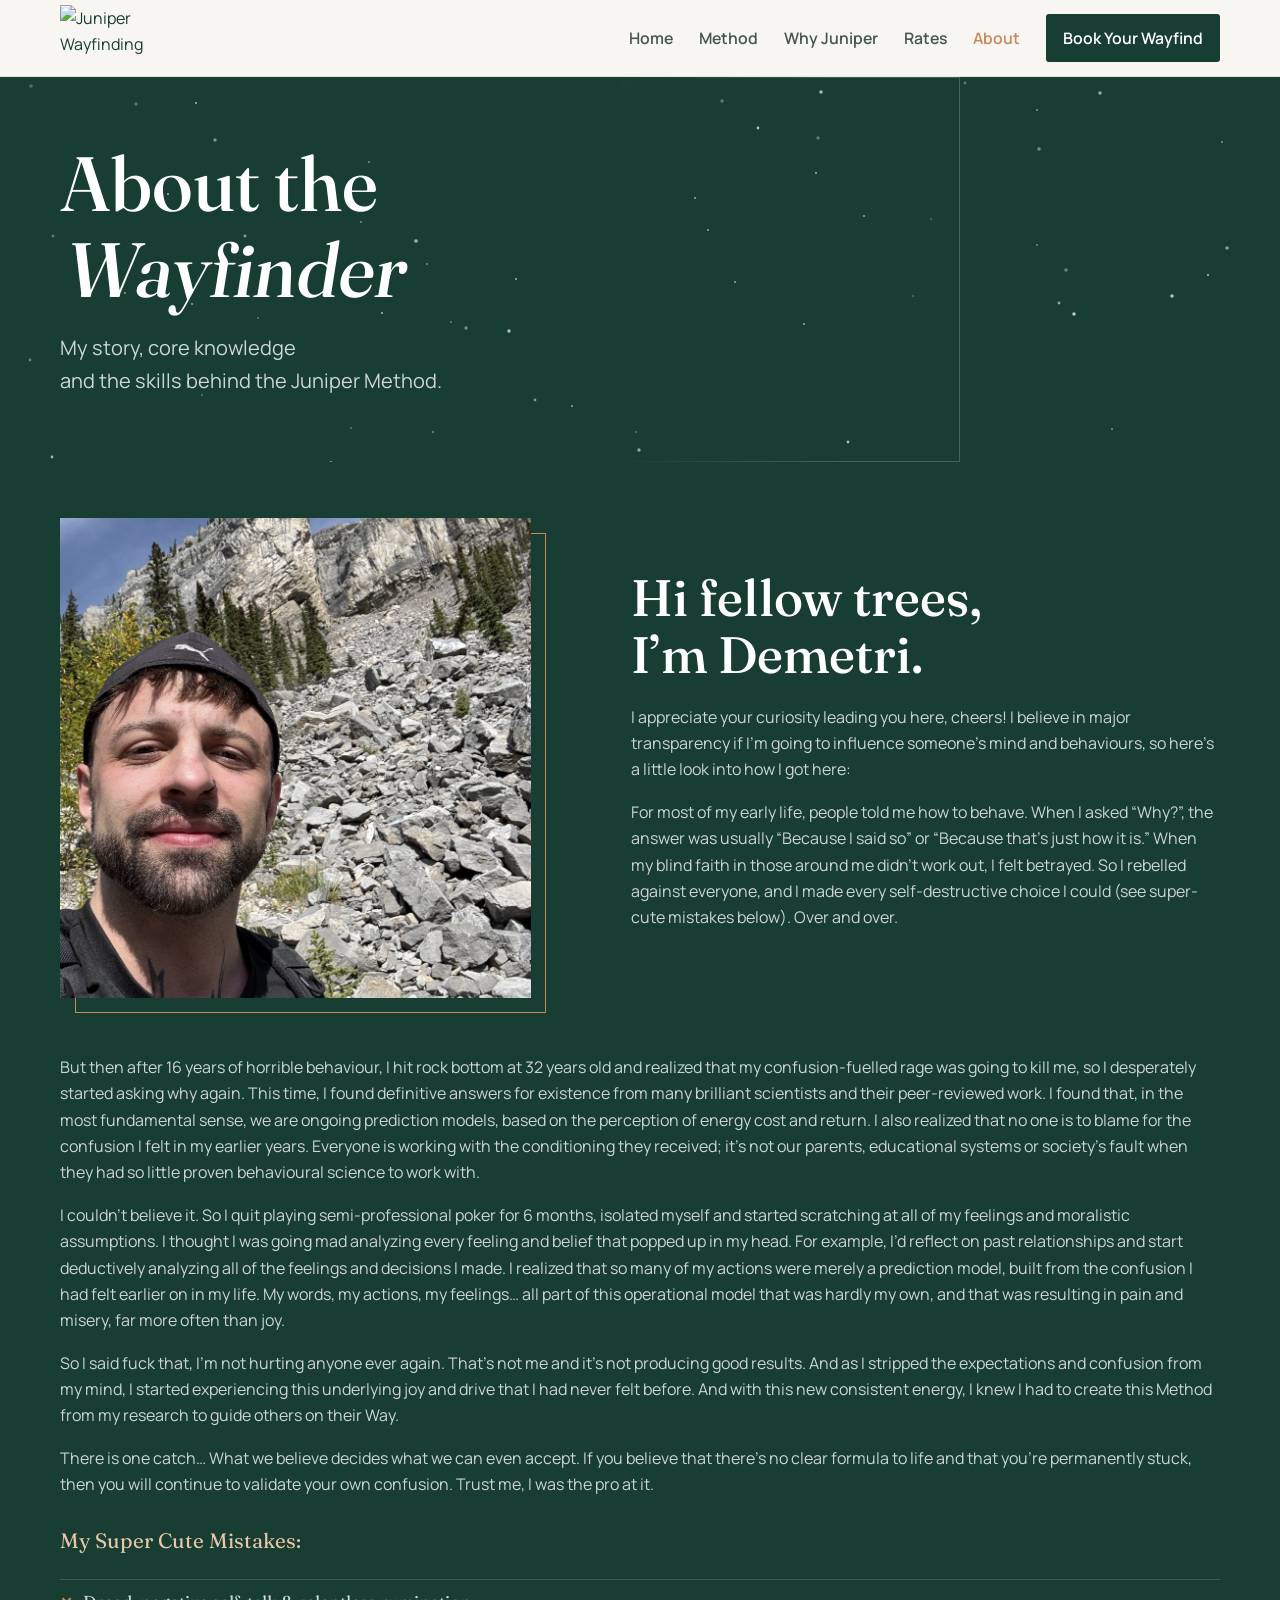
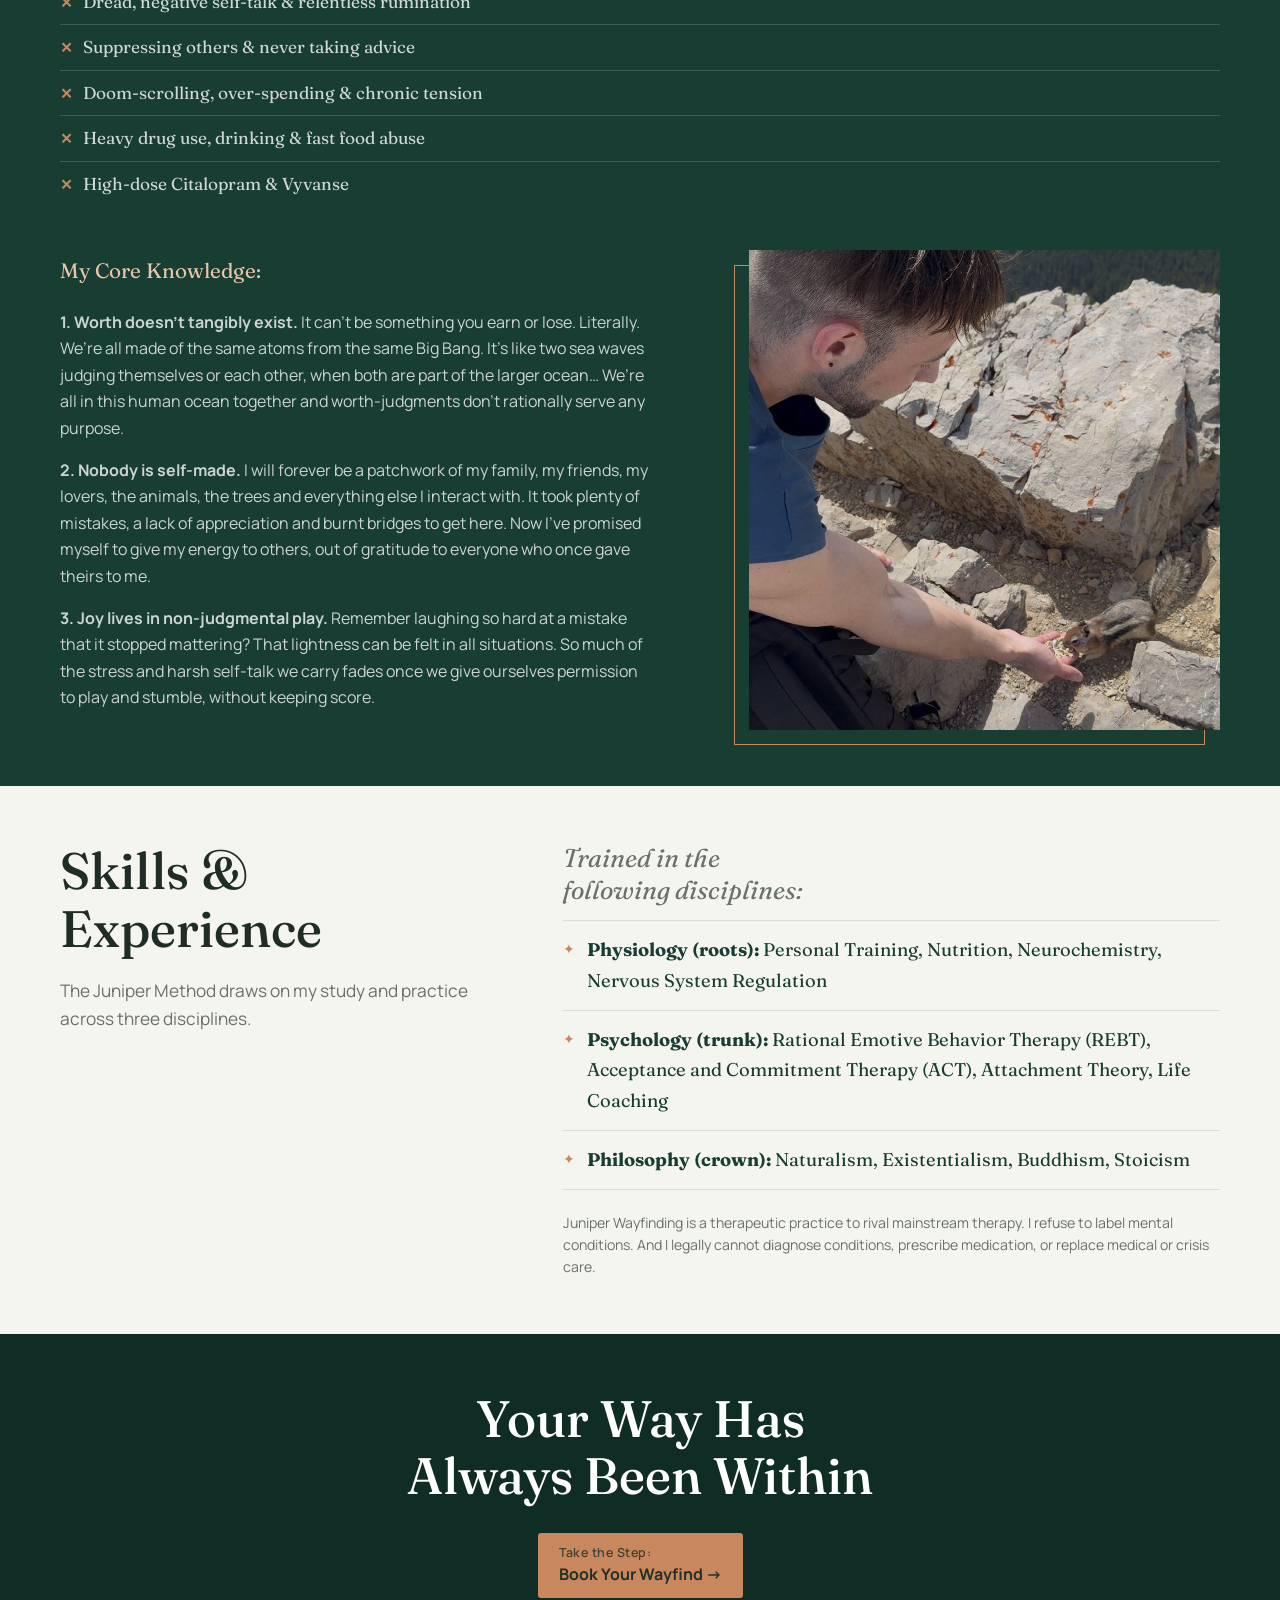
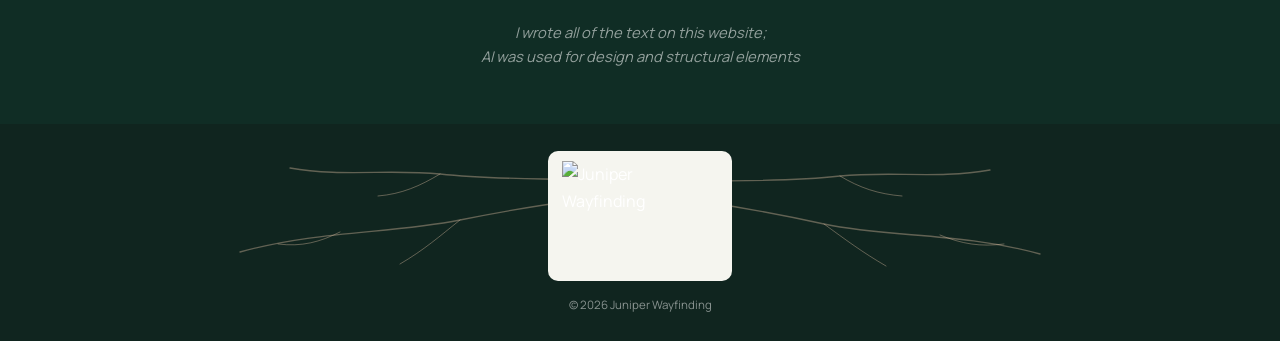
==== commit acea4aa0: "Align wording across pages around the prediction formula Home intro steps and formula, Method intro " ====
--- a/about.html
+++ b/about.html
@@ -2,10 +2,10 @@
 <html lang="en">
 <head>
 	<meta charset="utf-8"><meta name="viewport" content="width=device-width, initial-scale=1"><meta name="theme-color" content="#183d32">
-	<meta name="description" content="Demetri Steadfast runs Juniper Wayfinding, an online practice. Background, training in REBT, personal training, life coaching, nutrition and neurochemistry.">
+	<meta name="description" content="Demetri Steadfast, the Wayfinder behind Juniper Wayfinding: his story, core knowledge and training across physiology, psychology and philosophy, including REBT, ACT, personal training, nutrition and neurochemistry.">
 	<title>About the Wayfinder | Juniper Wayfinding</title>
 	<link rel="icon" href="favicon.svg" type="image/svg+xml"><link rel="icon" href="favicon-32.png" sizes="32x32" type="image/png"><link rel="apple-touch-icon" href="apple-touch-icon.png">
-	<meta property="og:type" content="website"><meta property="og:site_name" content="Juniper Wayfinding"><meta property="og:title" content="About the Wayfinder | Juniper Wayfinding"><meta property="og:description" content="Whole-person therapy for body, mind and worth, by video or phone. Start with a free 23-minute call."><meta property="og:url" content="https://juniperwayfinding.ca/about"><meta property="og:image" content="https://juniperwayfinding.ca/og-image.png"><meta property="og:image:width" content="1200"><meta property="og:image:height" content="630"><meta property="og:image:alt" content="Juniper Wayfinding logo"><meta name="twitter:card" content="summary_large_image">
+	<meta property="og:type" content="website"><meta property="og:site_name" content="Juniper Wayfinding"><meta property="og:title" content="About the Wayfinder | Juniper Wayfinding"><meta property="og:description" content="Demetri Steadfast, the Wayfinder behind Juniper Wayfinding: his story, core knowledge and training across physiology, psychology and philosophy, including REBT, ACT, personal training, nutrition and neurochemistry."><meta property="og:url" content="https://juniperwayfinding.ca/about"><meta property="og:image" content="https://juniperwayfinding.ca/og-image.png"><meta property="og:image:width" content="1200"><meta property="og:image:height" content="630"><meta property="og:image:alt" content="Juniper Wayfinding logo"><meta name="twitter:card" content="summary_large_image">
 	<link rel="preconnect" href="https://fonts.googleapis.com"><link rel="preconnect" href="https://fonts.gstatic.com" crossorigin>
 	<link href="https://fonts.googleapis.com/css2?family=Fraunces:ital,opsz,wght@0,9..144,400;0,9..144,500;0,9..144,600;1,9..144,400;1,9..144,500&family=Manrope:wght@400;500;600;700&display=swap" rel="stylesheet"><link rel="stylesheet" href="site.css">
 </head>
@@ -16,15 +16,15 @@
 		<div class="nav-links" id="site-links"><a href="index.html">Home</a><a href="method.html">Method</a><a href="why-juniper.html">Why Juniper</a><a href="rates.html">Rates</a><a href="about.html" aria-current="page">About</a><a class="nav-book" href="booking.html">Book Your Wayfind</a></div>
 	</nav></header>
 	<main>
-		<section class="page-hero"><img class="page-hero-image" src="https://images.unsplash.com/photo-1440581572325-0bea30075d9d?auto=format&fit=crop&w=1500&q=80" alt="" fetchpriority="high"><div class="starfield" aria-hidden="true"><svg viewBox="0 0 2200 2200"><g class="sf-stars"><circle cx="995" cy="1231" r="1.4" opacity="0.53"/><circle cx="418" cy="1769" r="1.4" opacity="0.61"/><circle cx="207" cy="667" r="0.9" opacity="0.57"/><circle cx="1396" cy="1310" r="1.4" opacity="0.78"/><circle cx="1354" cy="346" r="0.9" opacity="0.72" class="tw" style="animation-delay:-0.2s"/><circle cx="1935" cy="1319" r="1.4" opacity="0.46"/><circle cx="430" cy="514" r="1.1" opacity="0.55"/><circle cx="1006" cy="612" r="1.7" opacity="0.8"/><circle cx="1557" cy="694" r="1.1" opacity="0.56" class="tw" style="animation-delay:-3.4s"/><circle cx="237" cy="237" r="1.1" opacity="0.49"/><circle cx="1864" cy="1" r="1.1" opacity="0.76" class="tw" style="animation-delay:-2.3s"/><circle cx="1560" cy="924" r="1.7" opacity="0.61"/><circle cx="594" cy="192" r="1.1" opacity="0.31"/><circle cx="2030" cy="296" r="0.9" opacity="0.31"/><circle cx="1071" cy="1501" r="1.1" opacity="0.52"/><circle cx="1610" cy="288" r="1.4" opacity="0.36"/><circle cx="468" cy="594" r="1.7" opacity="0.45"/><circle cx="464" cy="867" r="1.7" opacity="0.62" class="tw" style="animation-delay:-5.9s"/><circle cx="469" cy="568" r="1.7" opacity="0.46"/><circle cx="161" cy="198" r="1.7" opacity="0.62" class="tw" style="animation-delay:-2.2s"/><circle cx="1369" cy="280" r="1.7" opacity="0.54"/><circle cx="1906" cy="402" r="1.1" opacity="0.46"/><circle cx="1343" cy="1596" r="1.1" opacity="0.67"/><circle cx="432" cy="2090" r="1.4" opacity="0.6"/><circle cx="228" cy="85" r="1.1" opacity="0.42"/><circle cx="565" cy="1812" r="1.7" opacity="0.55"/><circle cx="2044" cy="2150" r="1.1" opacity="0.41"/><circle cx="1875" cy="1351" r="1.1" opacity="0.41"/><circle cx="1648" cy="152" r="1.4" opacity="0.52" class="tw" style="animation-delay:-1.1s"/><circle cx="811" cy="1259" r="1.1" opacity="0.35" class="tw" style="animation-delay:-2.7s"/><circle cx="728" cy="1612" r="1.7" opacity="0.59" class="tw" style="animation-delay:-0.2s"/><circle cx="39" cy="2002" r="1.1" opacity="0.78" class="tw" style="animation-delay:-3.8s"/><circle cx="1061" cy="1607" r="1.1" opacity="0.37" class="tw" style="animation-delay:-2.7s"/><circle cx="809" cy="98" r="1.1" opacity="0.7"/><circle cx="774" cy="1507" r="0.9" opacity="0.74"/><circle cx="1739" cy="1900" r="1.7" opacity="0.31"/><circle cx="834" cy="27" r="0.9" opacity="0.34"/><circle cx="2185" cy="1936" r="1.1" opacity="0.49"/><circle cx="1278" cy="969" r="1.7" opacity="0.34"/><circle cx="66" cy="1323" r="1.4" opacity="0.31"/><circle cx="248" cy="1716" r="1.4" opacity="0.43" class="tw" style="animation-delay:-1.8s"/><circle cx="1492" cy="446" r="1.1" opacity="0.68"/><circle cx="2047" cy="1096" r="1.1" opacity="0.46"/><circle cx="437" cy="948" r="1.1" opacity="0.74"/><circle cx="1283" cy="696" r="1.1" opacity="0.37"/><circle cx="1970" cy="89" r="0.9" opacity="0.78"/><circle cx="372" cy="991" r="1.1" opacity="0.76"/><circle cx="842" cy="1144" r="1.1" opacity="0.66"/><circle cx="1375" cy="705" r="0.9" opacity="0.44"/><circle cx="1492" cy="618" r="1.1" opacity="0.45"/><circle cx="42" cy="299" r="1.4" opacity="0.39"/><circle cx="586" cy="1714" r="0.9" opacity="0.79" class="tw" style="animation-delay:-0.7s"/><circle cx="1178" cy="1408" r="1.1" opacity="0.78"/><circle cx="439" cy="1045" r="1.1" opacity="0.66"/><circle cx="1177" cy="80" r="1.1" opacity="0.44"/><circle cx="1534" cy="1145" r="1.7" opacity="0.8"/><circle cx="1867" cy="1540" r="1.1" opacity="0.34"/><circle cx="1589" cy="286" r="1.4" opacity="0.4"/><circle cx="15" cy="1210" r="1.7" opacity="0.7"/><circle cx="1020" cy="1433" r="1.1" opacity="0.35"/><circle cx="1756" cy="2033" r="0.9" opacity="0.41"/><circle cx="2157" cy="2150" r="1.7" opacity="0.79"/><circle cx="576" cy="1580" r="0.9" opacity="0.47" class="tw" style="animation-delay:-2.6s"/><circle cx="1211" cy="1690" r="1.4" opacity="0.76"/><circle cx="1909" cy="944" r="0.9" opacity="0.39"/><circle cx="1733" cy="309" r="1.1" opacity="0.8"/><circle cx="1140" cy="1491" r="1.4" opacity="0.77"/><circle cx="2088" cy="189" r="1.1" opacity="0.52"/><circle cx="1829" cy="1235" r="1.1" opacity="0.56"/><circle cx="1232" cy="686" r="1.4" opacity="0.78"/><circle cx="1341" cy="670" r="1.1" opacity="0.78"/><circle cx="1261" cy="442" r="1.7" opacity="0.36" class="tw" style="animation-delay:-2.3s"/><circle cx="1184" cy="97" r="1.4" opacity="0.57"/><circle cx="268" cy="205" r="1.1" opacity="0.33"/><circle cx="910" cy="2105" r="1.4" opacity="0.43"/><circle cx="279" cy="954" r="1.4" opacity="0.56" class="tw" style="animation-delay:-2.5s"/><circle cx="65" cy="572" r="0.9" opacity="0.32"/><circle cx="26" cy="625" r="1.1" opacity="0.42"/><circle cx="1099" cy="1281" r="1.7" opacity="0.61"/><circle cx="1543" cy="1933" r="0.9" opacity="0.49"/><circle cx="1165" cy="351" r="1.1" opacity="0.73"/><circle cx="480" cy="476" r="1.7" opacity="0.61"/><circle cx="512" cy="1630" r="1.1" opacity="0.75"/><circle cx="693" cy="2030" r="1.1" opacity="0.69"/><circle cx="213" cy="1956" r="1.1" opacity="0.66"/><circle cx="213" cy="1831" r="1.4" opacity="0.57"/><circle cx="441" cy="1382" r="0.9" opacity="0.35"/><circle cx="787" cy="1806" r="1.1" opacity="0.36"/><circle cx="1668" cy="1106" r="1.1" opacity="0.7"/><circle cx="53" cy="1676" r="1.7" opacity="0.56"/><circle cx="322" cy="406" r="1.1" opacity="0.39"/><circle cx="623" cy="1480" r="1.7" opacity="0.33"/><circle cx="1017" cy="1682" r="1.1" opacity="0.5"/><circle cx="780" cy="462" r="1.1" opacity="0.31"/><circle cx="1857" cy="399" r="1.4" opacity="0.48"/><circle cx="2028" cy="1331" r="0.9" opacity="0.56" class="tw" style="animation-delay:-5.4s"/><circle cx="1764" cy="1550" r="1.4" opacity="0.58"/><circle cx="1286" cy="750" r="1.1" opacity="0.44" class="tw" style="animation-delay:-4.5s"/><circle cx="352" cy="2054" r="1.1" opacity="0.75"/><circle cx="1529" cy="1688" r="1.1" opacity="0.5"/><circle cx="155" cy="752" r="1.4" opacity="0.35"/><circle cx="2179" cy="1986" r="0.9" opacity="0.42"/><circle cx="1465" cy="743" r="1.4" opacity="0.58"/><circle cx="857" cy="2200" r="1.1" opacity="0.65"/><circle cx="2156" cy="50" r="1.7" opacity="0.35"/><circle cx="976" cy="1110" r="1.1" opacity="0.62" class="tw" style="animation-delay:-1.6s"/><circle cx="607" cy="750" r="1.7" opacity="0.55"/><circle cx="1250" cy="2189" r="1.4" opacity="0.7" class="tw" style="animation-delay:-3.6s"/><circle cx="1670" cy="99" r="1.1" opacity="0.49"/><circle cx="1882" cy="1192" r="1.7" opacity="0.33"/><circle cx="926" cy="1159" r="1.7" opacity="0.46"/><circle cx="1063" cy="593" r="1.1" opacity="0.63"/><circle cx="59" cy="1699" r="1.7" opacity="0.32"/><circle cx="1660" cy="858" r="1.1" opacity="0.67" class="tw" style="animation-delay:-5.9s"/><circle cx="2078" cy="162" r="1.1" opacity="0.51"/><circle cx="2141" cy="536" r="1.7" opacity="0.35"/><circle cx="2001" cy="318" r="1.1" opacity="0.6" class="tw" style="animation-delay:-3.7s"/><circle cx="1003" cy="448" r="0.9" opacity="0.48"/><circle cx="799" cy="308" r="1.4" opacity="0.53"/><circle cx="1281" cy="923" r="1.7" opacity="0.71" class="tw" style="animation-delay:-1.7s"/><circle cx="284" cy="1058" r="1.7" opacity="0.75"/><circle cx="1375" cy="790" r="1.1" opacity="0.6"/><circle cx="1538" cy="418" r="1.1" opacity="0.68"/><circle cx="548" cy="2155" r="1.1" opacity="0.74" class="tw" style="animation-delay:-0.4s"/><circle cx="596" cy="935" r="1.7" opacity="0.32"/><circle cx="612" cy="1663" r="1.1" opacity="0.58"/><circle cx="821" cy="1053" r="1.1" opacity="0.47"/><circle cx="293" cy="1913" r="0.9" opacity="0.52"/><circle cx="1844" cy="1692" r="1.4" opacity="0.51"/><circle cx="1782" cy="812" r="1.7" opacity="0.46"/><circle cx="1641" cy="2026" r="1.4" opacity="0.63"/><circle cx="1016" cy="713" r="1.7" opacity="0.34"/><circle cx="1067" cy="1508" r="1.1" opacity="0.71" class="tw" style="animation-delay:-1.9s"/><circle cx="2004" cy="1328" r="1.1" opacity="0.55"/><circle cx="721" cy="1940" r="1.1" opacity="0.48"/><circle cx="806" cy="258" r="1.4" opacity="0.58"/><circle cx="2068" cy="2009" r="1.4" opacity="0.57"/><circle cx="1008" cy="487" r="1.7" opacity="0.42"/><circle cx="804" cy="799" r="1.4" opacity="0.59"/><circle cx="1625" cy="810" r="1.4" opacity="0.57"/><circle cx="1238" cy="389" r="1.4" opacity="0.74"/><circle cx="49" cy="1134" r="1.7" opacity="0.38"/><circle cx="49" cy="1852" r="1.4" opacity="0.33"/><circle cx="1734" cy="185" r="0.9" opacity="0.44" class="tw" style="animation-delay:-1.9s"/><circle cx="57" cy="1438" r="0.9" opacity="0.67"/><circle cx="540" cy="485" r="1.7" opacity="0.47"/><circle cx="771" cy="1776" r="1.1" opacity="0.64"/><circle cx="1182" cy="1586" r="1.7" opacity="0.76"/><circle cx="1818" cy="1467" r="0.9" opacity="0.7"/><circle cx="1955" cy="2107" r="0.9" opacity="0.56"/><circle cx="1765" cy="928" r="1.4" opacity="0.76"/><circle cx="357" cy="1397" r="1.1" opacity="0.46"/><circle cx="1164" cy="603" r="0.9" opacity="0.54"/><circle cx="668" cy="342" r="1.1" opacity="0.76"/><circle cx="38" cy="1058" r="0.9" opacity="0.46"/><circle cx="791" cy="1294" r="1.7" opacity="0.66"/><circle cx="493" cy="407" r="1.1" opacity="0.5"/><circle cx="2062" cy="1379" r="1.7" opacity="0.54"/><circle cx="1952" cy="2011" r="1.1" opacity="0.63"/><circle cx="203" cy="1898" r="1.4" opacity="0.32"/><circle cx="1763" cy="847" r="1.7" opacity="0.7"/><circle cx="1733" cy="127" r="1.1" opacity="0.75"/><circle cx="1992" cy="990" r="1.1" opacity="0.66"/><circle cx="346" cy="345" r="1.1" opacity="0.37"/><circle cx="1782" cy="288" r="1.7" opacity="0.43"/><circle cx="331" cy="1695" r="0.9" opacity="0.4"/><circle cx="328" cy="283" r="1.1" opacity="0.43"/><circle cx="214" cy="1056" r="1.4" opacity="0.34"/><circle cx="1195" cy="1113" r="0.9" opacity="0.69"/><circle cx="2017" cy="200" r="1.4" opacity="0.4"/><circle cx="1156" cy="347" r="1.1" opacity="0.46"/><circle cx="1224" cy="2194" r="0.9" opacity="0.48"/><circle cx="233" cy="867" r="1.4" opacity="0.67"/><circle cx="268" cy="980" r="1.4" opacity="0.66"/><circle cx="646" cy="249" r="0.9" opacity="0.73"/><circle cx="1582" cy="1983" r="1.1" opacity="0.45"/><circle cx="1187" cy="656" r="1.1" opacity="0.68"/><circle cx="191" cy="415" r="1.4" opacity="0.67"/><circle cx="2079" cy="1238" r="1.1" opacity="0.52"/><circle cx="224" cy="1368" r="1.1" opacity="0.64"/><circle cx="396" cy="885" r="1.4" opacity="0.6" class="tw" style="animation-delay:-1.4s"/><circle cx="346" cy="273" r="1.4" opacity="0.69"/><circle cx="1811" cy="2039" r="1.1" opacity="0.62"/><circle cx="1806" cy="849" r="1.1" opacity="0.76"/><circle cx="1599" cy="1349" r="1.1" opacity="0.79"/><circle cx="1453" cy="1339" r="0.9" opacity="0.43"/><circle cx="675" cy="971" r="1.7" opacity="0.49"/><circle cx="1735" cy="1815" r="1.7" opacity="0.66"/><circle cx="1185" cy="657" r="1.1" opacity="0.48"/><circle cx="312" cy="1570" r="1.7" opacity="0.8"/><circle cx="2059" cy="1248" r="0.9" opacity="0.61"/><circle cx="183" cy="538" r="1.7" opacity="0.51"/><circle cx="202" cy="1920" r="1.1" opacity="0.53" class="tw" style="animation-delay:-5.8s"/><circle cx="298" cy="1989" r="1.7" opacity="0.57" class="tw" style="animation-delay:-5.5s"/><circle cx="371" cy="1641" r="1.1" opacity="0.6" class="tw" style="animation-delay:-4.9s"/><circle cx="635" cy="1973" r="1.1" opacity="0.68"/><circle cx="365" cy="1315" r="0.9" opacity="0.53"/><circle cx="1722" cy="2046" r="1.1" opacity="0.45"/><circle cx="1623" cy="840" r="1.7" opacity="0.62"/><circle cx="349" cy="906" r="0.9" opacity="0.37"/><circle cx="1253" cy="382" r="1.7" opacity="0.37"/><circle cx="2050" cy="118" r="0.9" opacity="0.66"/><circle cx="887" cy="1095" r="0.9" opacity="0.53"/><circle cx="1372" cy="1516" r="1.4" opacity="0.68"/><circle cx="2188" cy="1844" r="1.4" opacity="0.71" class="tw" style="animation-delay:-0.7s"/><circle cx="2066" cy="727" r="1.7" opacity="0.52"/><circle cx="706" cy="120" r="1.7" opacity="0.75"/><circle cx="1315" cy="1654" r="1.1" opacity="0.74"/><circle cx="538" cy="1858" r="1.1" opacity="0.55"/><circle cx="114" cy="1529" r="1.7" opacity="0.75"/><circle cx="1445" cy="2069" r="0.9" opacity="0.8"/><circle cx="1917" cy="811" r="1.7" opacity="0.51"/><circle cx="488" cy="1643" r="1.7" opacity="0.36" class="tw" style="animation-delay:-3.1s"/><circle cx="286" cy="1941" r="1.7" opacity="0.78" class="tw" style="animation-delay:-1.5s"/><circle cx="658" cy="714" r="0.9" opacity="0.52"/><circle cx="1167" cy="311" r="1.7" opacity="0.42"/><circle cx="1001" cy="690" r="1.1" opacity="0.55"/><circle cx="2150" cy="1040" r="1.1" opacity="0.4"/><circle cx="1524" cy="130" r="1.1" opacity="0.72"/><circle cx="1039" cy="378" r="1.7" opacity="0.4"/><circle cx="421" cy="1936" r="0.9" opacity="0.63"/><circle cx="1799" cy="2115" r="1.1" opacity="0.73"/><circle cx="297" cy="1531" r="1.4" opacity="0.51"/><circle cx="1895" cy="265" r="1.1" opacity="0.43"/><circle cx="1103" cy="650" r="1.1" opacity="0.49"/><circle cx="1946" cy="1298" r="1.1" opacity="0.79"/><circle cx="397" cy="497" r="1.1" opacity="0.62" class="tw" style="animation-delay:-5.9s"/><circle cx="969" cy="1162" r="1.7" opacity="0.75" class="tw" style="animation-delay:-3.5s"/><circle cx="1182" cy="932" r="1.7" opacity="0.34"/><circle cx="1662" cy="541" r="1.1" opacity="0.67" class="tw" style="animation-delay:-4.7s"/><circle cx="332" cy="1975" r="1.7" opacity="0.53"/><circle cx="846" cy="2044" r="1.4" opacity="0.33" class="tw" style="animation-delay:-4.7s"/><circle cx="2001" cy="706" r="1.4" opacity="0.69"/><circle cx="1112" cy="1860" r="1.7" opacity="0.67"/><circle cx="1307" cy="1697" r="0.9" opacity="0.6"/><circle cx="969" cy="1701" r="1.1" opacity="0.43"/><circle cx="1876" cy="1327" r="1.1" opacity="0.32"/><circle cx="1572" cy="1260" r="1.1" opacity="0.46"/><circle cx="1339" cy="1774" r="1.7" opacity="0.52"/><circle cx="1757" cy="160" r="1.1" opacity="0.58"/><circle cx="1742" cy="524" r="1.1" opacity="0.33"/><circle cx="1530" cy="1803" r="1.7" opacity="0.69"/><circle cx="1096" cy="1430" r="1.7" opacity="0.39"/><circle cx="352" cy="1519" r="1.7" opacity="0.69" class="tw" style="animation-delay:-2.5s"/><circle cx="802" cy="476" r="0.9" opacity="0.36"/><circle cx="1322" cy="296" r="1.4" opacity="0.56"/><circle cx="7" cy="902" r="1.7" opacity="0.37"/><circle cx="656" cy="934" r="0.9" opacity="0.79"/><circle cx="1577" cy="2147" r="1.7" opacity="0.41"/><circle cx="1214" cy="532" r="1.4" opacity="0.34"/><circle cx="679" cy="2082" r="1.7" opacity="0.41"/><circle cx="1288" cy="2188" r="1.1" opacity="0.58"/><circle cx="1946" cy="2033" r="1.1" opacity="0.53"/><circle cx="1855" cy="838" r="0.9" opacity="0.41"/><circle cx="404" cy="1209" r="1.1" opacity="0.54"/><circle cx="1307" cy="1671" r="1.4" opacity="0.52"/><circle cx="1494" cy="1898" r="1.1" opacity="0.57"/><circle cx="104" cy="608" r="1.1" opacity="0.61"/><circle cx="1632" cy="1127" r="1.7" opacity="0.76"/><circle cx="591" cy="794" r="1.1" opacity="0.66"/><circle cx="712" cy="332" r="1.8" opacity="0.27"/><circle cx="207" cy="1282" r="1.4" opacity="0.36" class="tw" style="animation-delay:-2.5s"/><circle cx="529" cy="1212" r="0.9" opacity="0.66" class="tw" style="animation-delay:-1.3s"/><circle cx="1380" cy="2085" r="1.4" opacity="0.54" class="tw" style="animation-delay:-1.3s"/><circle cx="1225" cy="293" r="1.1" opacity="0.32" class="tw" style="animation-delay:-1.9s"/><circle cx="1795" cy="398" r="1.4" opacity="0.54"/><circle cx="214" cy="1567" r="1.4" opacity="0.28"/><circle cx="1497" cy="941" r="1.1" opacity="0.48"/><circle cx="795" cy="547" r="0.9" opacity="0.6"/><circle cx="1264" cy="1155" r="1.1" opacity="0.61"/><circle cx="2156" cy="260" r="1.1" opacity="0.33"/><circle cx="2053" cy="928" r="1.8" opacity="0.29"/><circle cx="1736" cy="1800" r="1.1" opacity="0.6"/><circle cx="1276" cy="1004" r="0.9" opacity="0.72"/><circle cx="1461" cy="133" r="1.8" opacity="0.4"/><circle cx="1499" cy="980" r="1.8" opacity="0.44"/><circle cx="50" cy="1016" r="0.9" opacity="0.56"/><circle cx="480" cy="632" r="1.8" opacity="0.37"/><circle cx="1917" cy="177" r="1.1" opacity="0.45"/><circle cx="301" cy="947" r="1.4" opacity="0.39"/><circle cx="789" cy="1945" r="0.9" opacity="0.33" class="tw" style="animation-delay:-1.4s"/><circle cx="513" cy="1067" r="1.4" opacity="0.34"/><circle cx="320" cy="1176" r="1.4" opacity="0.53"/><circle cx="1519" cy="1134" r="1.4" opacity="0.58"/><circle cx="1005" cy="1916" r="1.8" opacity="0.65"/><circle cx="878" cy="228" r="1.8" opacity="0.45"/><circle cx="2166" cy="969" r="0.9" opacity="0.42" class="tw" style="animation-delay:-0.0s"/><circle cx="333" cy="223" r="1.1" opacity="0.56" class="tw" style="animation-delay:-1.2s"/><circle cx="828" cy="1396" r="1.1" opacity="0.55"/><circle cx="254" cy="1074" r="1.1" opacity="0.49"/><circle cx="317" cy="1649" r="1.8" opacity="0.38"/><circle cx="355" cy="51" r="1.4" opacity="0.43"/><circle cx="2011" cy="1668" r="1.1" opacity="0.74"/><circle cx="1532" cy="574" r="1.1" opacity="0.7"/><circle cx="490" cy="1191" r="1.4" opacity="0.41"/><circle cx="1785" cy="2167" r="0.9" opacity="0.65"/><circle cx="1628" cy="499" r="1.4" opacity="0.5"/><circle cx="2177" cy="1738" r="1.1" opacity="0.38"/><circle cx="2104" cy="984" r="1.8" opacity="0.74"/><circle cx="802" cy="485" r="0.9" opacity="0.49"/><circle cx="1062" cy="2168" r="1.4" opacity="0.67"/><circle cx="1437" cy="1759" r="0.9" opacity="0.67" class="tw" style="animation-delay:-2.3s"/><circle cx="1565" cy="439" r="0.9" opacity="0.47"/><circle cx="191" cy="2082" r="1.8" opacity="0.45"/><circle cx="2083" cy="1595" r="0.9" opacity="0.75" class="tw" style="animation-delay:-3.5s"/><circle cx="1024" cy="1443" r="1.4" opacity="0.66"/><circle cx="1446" cy="771" r="1.4" opacity="0.52" class="tw" style="animation-delay:-4.8s"/><circle cx="1598" cy="226" r="1.8" opacity="0.72"/><circle cx="1918" cy="1818" r="0.9" opacity="0.26"/><circle cx="1103" cy="1680" r="1.1" opacity="0.38"/><circle cx="288" cy="2002" r="1.1" opacity="0.7"/><circle cx="1793" cy="1137" r="1.4" opacity="0.32" class="tw" style="animation-delay:-3.1s"/><circle cx="1920" cy="1708" r="1.4" opacity="0.25"/><circle cx="379" cy="1042" r="1.8" opacity="0.31" class="tw" style="animation-delay:-4.1s"/><circle cx="1168" cy="1061" r="0.9" opacity="0.69" class="tw" style="animation-delay:-1.1s"/><circle cx="93" cy="215" r="1.1" opacity="0.53"/><circle cx="2007" cy="975" r="1.4" opacity="0.74"/><circle cx="439" cy="610" r="1.4" opacity="0.52"/><circle cx="2071" cy="1538" r="1.1" opacity="0.71"/><circle cx="446" cy="985" r="1.1" opacity="0.31"/><circle cx="160" cy="529" r="0.9" opacity="0.36"/><circle cx="269" cy="1709" r="1.8" opacity="0.57"/><circle cx="557" cy="302" r="1.1" opacity="0.36"/><circle cx="876" cy="1072" r="1.8" opacity="0.67" class="tw" style="animation-delay:-2.6s"/><circle cx="1134" cy="746" r="0.9" opacity="0.43" class="tw" style="animation-delay:-2.2s"/><circle cx="744" cy="1009" r="1.8" opacity="0.26"/><circle cx="1373" cy="1127" r="0.9" opacity="0.31"/><circle cx="503" cy="1928" r="0.9" opacity="0.38" class="tw" style="animation-delay:-4.7s"/><circle cx="595" cy="285" r="1.1" opacity="0.67"/><circle cx="2081" cy="893" r="1.4" opacity="0.71"/><circle cx="1541" cy="197" r="0.9" opacity="0.65"/><circle cx="1970" cy="592" r="0.9" opacity="0.57"/><circle cx="184" cy="1884" r="0.9" opacity="0.38" class="tw" style="animation-delay:-0.1s"/><circle cx="2187" cy="919" r="1.1" opacity="0.56" class="tw" style="animation-delay:-4.3s"/><circle cx="2064" cy="2132" r="1.1" opacity="0.28"/><circle cx="686" cy="671" r="0.9" opacity="0.39"/><circle cx="391" cy="763" r="0.9" opacity="0.75" class="tw" style="animation-delay:-0.1s"/><circle cx="1112" cy="2152" r="1.4" opacity="0.49"/><circle cx="234" cy="1802" r="1.1" opacity="0.58"/><circle cx="1955" cy="2135" r="1.1" opacity="0.59"/><circle cx="754" cy="1831" r="1.8" opacity="0.61" class="tw" style="animation-delay:-5.9s"/><circle cx="2160" cy="1841" r="0.9" opacity="0.29"/><circle cx="562" cy="359" r="0.9" opacity="0.58"/><circle cx="1113" cy="2136" r="1.4" opacity="0.37"/><circle cx="1011" cy="347" r="1.1" opacity="0.25"/><circle cx="724" cy="2167" r="1.1" opacity="0.37"/><circle cx="681" cy="784" r="0.9" opacity="0.42" class="tw" style="animation-delay:-1.7s"/><circle cx="1443" cy="546" r="0.9" opacity="0.3"/><circle cx="317" cy="1291" r="1.1" opacity="0.26"/><circle cx="512" cy="1288" r="1.4" opacity="0.68" class="tw" style="animation-delay:-5.4s"/><circle cx="1725" cy="1312" r="1.1" opacity="0.61"/><circle cx="625" cy="1361" r="0.9" opacity="0.27"/><circle cx="1962" cy="1380" r="1.8" opacity="0.6"/><circle cx="2002" cy="1656" r="1.4" opacity="0.67"/><circle cx="1818" cy="1285" r="1.8" opacity="0.59"/><circle cx="506" cy="69" r="0.9" opacity="0.57"/><circle cx="829" cy="993" r="0.9" opacity="0.56"/><circle cx="1497" cy="1076" r="0.9" opacity="0.48" class="tw" style="animation-delay:-5.6s"/><circle cx="1975" cy="202" r="1.4" opacity="0.28"/><circle cx="555" cy="164" r="1.1" opacity="0.37"/><circle cx="508" cy="1430" r="1.1" opacity="0.5"/><circle cx="1054" cy="1504" r="0.9" opacity="0.56"/><circle cx="170" cy="324" r="1.1" opacity="0.58"/><circle cx="1367" cy="294" r="1.1" opacity="0.28"/><circle cx="1478" cy="1523" r="1.8" opacity="0.49"/><circle cx="628" cy="1025" r="0.9" opacity="0.75"/><circle cx="686" cy="189" r="1.1" opacity="0.26"/><circle cx="1804" cy="2130" r="1.1" opacity="0.75"/><circle cx="2016" cy="2047" r="0.9" opacity="0.54" class="tw" style="animation-delay:-3.1s"/><circle cx="2096" cy="292" r="1.8" opacity="0.5"/><circle cx="1547" cy="509" r="1.1" opacity="0.45" class="tw" style="animation-delay:-5.7s"/><circle cx="1499" cy="892" r="1.8" opacity="0.32"/><circle cx="695" cy="1849" r="0.9" opacity="0.41"/><circle cx="876" cy="2068" r="0.9" opacity="0.61"/><circle cx="638" cy="819" r="1.1" opacity="0.45"/><circle cx="168" cy="2036" r="1.1" opacity="0.68"/><circle cx="114" cy="1456" r="1.8" opacity="0.72"/><circle cx="585" cy="1124" r="0.9" opacity="0.64"/><circle cx="941" cy="64" r="1.8" opacity="0.45"/><circle cx="1219" cy="448" r="0.9" opacity="0.27"/><circle cx="992" cy="1656" r="1.8" opacity="0.68"/><circle cx="2006" cy="1210" r="0.9" opacity="0.49"/><circle cx="655" cy="1626" r="1.8" opacity="0.38"/><circle cx="662" cy="1226" r="1.1" opacity="0.31"/><circle cx="165" cy="1101" r="1.1" opacity="0.53"/><circle cx="732" cy="1670" r="1.1" opacity="0.32"/><circle cx="200" cy="752" r="0.9" opacity="0.41"/><circle cx="1781" cy="445" r="0.9" opacity="0.62"/><circle cx="911" cy="1153" r="1.1" opacity="0.39"/><circle cx="1096" cy="1263" r="1.1" opacity="0.31"/><circle cx="1385" cy="1898" r="0.9" opacity="0.3"/><circle cx="846" cy="1421" r="1.1" opacity="0.73"/><circle cx="1920" cy="48" r="0.9" opacity="0.46"/><circle cx="1769" cy="2130" r="1.1" opacity="0.25"/><circle cx="2039" cy="1816" r="1.1" opacity="0.74"/><circle cx="240" cy="340" r="1.4" opacity="0.74" class="tw" style="animation-delay:-5.0s"/><circle cx="1542" cy="1862" r="1.1" opacity="0.29"/><circle cx="3" cy="276" r="1.4" opacity="0.71"/><circle cx="668" cy="282" r="1.1" opacity="0.51"/><circle cx="1680" cy="219" r="1.1" opacity="0.51"/><circle cx="854" cy="492" r="1.4" opacity="0.25"/><circle cx="2192" cy="613" r="1.1" opacity="0.57"/><circle cx="1046" cy="516" r="0.9" opacity="0.26"/><circle cx="1429" cy="122" r="0.9" opacity="0.5"/><circle cx="924" cy="566" r="1.8" opacity="0.46"/><circle cx="1084" cy="1531" r="1.8" opacity="0.46"/><circle cx="436" cy="1754" r="1.8" opacity="0.67" class="tw" style="animation-delay:-3.0s"/><circle cx="441" cy="1685" r="0.9" opacity="0.37"/><circle cx="1673" cy="649" r="1.4" opacity="0.5"/><circle cx="491" cy="917" r="1.8" opacity="0.28"/><circle cx="2028" cy="120" r="0.9" opacity="0.74" class="tw" style="animation-delay:-0.3s"/><circle cx="132" cy="865" r="1.8" opacity="0.69"/><circle cx="2195" cy="2050" r="1.1" opacity="0.35"/><circle cx="1155" cy="1029" r="1.1" opacity="0.58"/><circle cx="823" cy="730" r="0.9" opacity="0.3" class="tw" style="animation-delay:-0.5s"/><circle cx="924" cy="1947" r="1.4" opacity="0.73"/><circle cx="785" cy="1807" r="1.1" opacity="0.29"/><circle cx="431" cy="1191" r="1.1" opacity="0.35"/><circle cx="1973" cy="67" r="1.1" opacity="0.37"/><circle cx="890" cy="826" r="1.1" opacity="0.28"/><circle cx="565" cy="1644" r="1.4" opacity="0.42"/><circle cx="2107" cy="1357" r="1.1" opacity="0.62"/><circle cx="2033" cy="654" r="1.8" opacity="0.63"/><circle cx="1395" cy="2075" r="0.9" opacity="0.66" class="tw" style="animation-delay:-4.3s"/><circle cx="1025" cy="1708" r="1.1" opacity="0.71"/><circle cx="292" cy="1092" r="0.9" opacity="0.65"/><circle cx="1810" cy="1700" r="1.4" opacity="0.37"/><circle cx="1014" cy="1724" r="1.4" opacity="0.29"/><circle cx="1656" cy="544" r="0.9" opacity="0.57"/><circle cx="1198" cy="354" r="1.1" opacity="0.69"/><circle cx="583" cy="185" r="0.9" opacity="0.46"/><circle cx="2139" cy="381" r="0.9" opacity="0.46"/><circle cx="1483" cy="1646" r="1.8" opacity="0.63"/><circle cx="647" cy="615" r="1.1" opacity="0.44"/><circle cx="438" cy="544" r="0.9" opacity="0.37"/><circle cx="1997" cy="414" r="0.9" opacity="0.45"/><circle cx="1116" cy="509" r="0.9" opacity="0.58"/><circle cx="225" cy="1044" r="0.9" opacity="0.67"/><circle cx="89" cy="646" r="0.9" opacity="0.28"/><circle cx="1821" cy="427" r="0.9" opacity="0.44"/><circle cx="988" cy="572" r="1.8" opacity="0.72" class="tw" style="animation-delay:-3.6s"/><circle cx="1364" cy="479" r="1.1" opacity="0.42" class="tw" style="animation-delay:-6.0s"/><circle cx="84" cy="1611" r="0.9" opacity="0.66"/><circle cx="900" cy="818" r="1.4" opacity="0.41"/><circle cx="1750" cy="1206" r="0.9" opacity="0.45"/><circle cx="1461" cy="340" r="1.4" opacity="0.3" class="tw" style="animation-delay:-4.2s"/><circle cx="902" cy="623" r="1.1" opacity="0.46" class="tw" style="animation-delay:-4.5s"/><circle cx="1944" cy="911" r="0.9" opacity="0.68"/><circle cx="800" cy="434" r="1.8" opacity="0.45"/><circle cx="955" cy="344" r="0.9" opacity="0.66"/><circle cx="1942" cy="1014" r="0.9" opacity="0.31" class="tw" style="animation-delay:-0.9s"/><circle cx="1774" cy="873" r="1.4" opacity="0.56"/><circle cx="1110" cy="321" r="1.1" opacity="0.33" class="tw" style="animation-delay:-0.4s"/><circle cx="844" cy="1658" r="0.9" opacity="0.4"/><circle cx="96" cy="2008" r="1.1" opacity="0.28"/><circle cx="853" cy="1989" r="1.4" opacity="0.59"/><circle cx="1409" cy="1884" r="1.4" opacity="0.45"/><circle cx="1824" cy="403" r="0.9" opacity="0.27"/><circle cx="344" cy="790" r="0.9" opacity="0.37"/><circle cx="1974" cy="90" r="1.4" opacity="0.67"/><circle cx="1469" cy="713" r="1.1" opacity="0.55"/><circle cx="1379" cy="674" r="1.1" opacity="0.4"/><circle cx="856" cy="808" r="1.4" opacity="0.47" class="tw" style="animation-delay:-3.7s"/><circle cx="1077" cy="518" r="1.4" opacity="0.64"/><circle cx="395" cy="1041" r="0.9" opacity="0.28"/><circle cx="804" cy="1765" r="1.4" opacity="0.51" class="tw" style="animation-delay:-3.8s"/><circle cx="181" cy="1614" r="1.8" opacity="0.51" class="tw" style="animation-delay:-3.0s"/><circle cx="831" cy="2092" r="0.9" opacity="0.26" class="tw" style="animation-delay:-3.7s"/><circle cx="1524" cy="241" r="0.9" opacity="0.74"/><circle cx="2105" cy="2015" r="0.9" opacity="0.59"/><circle cx="486" cy="1833" r="1.4" opacity="0.63" class="tw" style="animation-delay:-5.4s"/><circle cx="605" cy="1794" r="0.9" opacity="0.38"/><circle cx="1056" cy="1302" r="1.4" opacity="0.5"/><circle cx="81" cy="401" r="0.9" opacity="0.57"/><circle cx="721" cy="829" r="1.1" opacity="0.31"/><circle cx="1400" cy="792" r="1.1" opacity="0.53"/><circle cx="1942" cy="230" r="1.4" opacity="0.56"/><circle cx="1755" cy="582" r="1.1" opacity="0.54"/><circle cx="1682" cy="973" r="0.9" opacity="0.56"/><circle cx="652" cy="1135" r="1.1" opacity="0.57"/><circle cx="1289" cy="1460" r="1.1" opacity="0.62"/><circle cx="488" cy="640" r="1.8" opacity="0.47"/><circle cx="1970" cy="290" r="0.9" opacity="0.56" class="tw" style="animation-delay:-0.3s"/><circle cx="1248" cy="668" r="1.4" opacity="0.43"/><circle cx="1284" cy="1296" r="0.9" opacity="0.43"/><circle cx="349" cy="31" r="0.9" opacity="0.6"/><circle cx="140" cy="318" r="1.8" opacity="0.64"/><circle cx="581" cy="25" r="1.8" opacity="0.66"/><circle cx="1308" cy="1273" r="1.4" opacity="0.72"/><circle cx="547" cy="1988" r="0.9" opacity="0.28" class="tw" style="animation-delay:-1.1s"/><circle cx="350" cy="2006" r="0.9" opacity="0.26"/><circle cx="2070" cy="313" r="0.9" opacity="0.51"/><circle cx="1425" cy="914" r="1.4" opacity="0.34"/><circle cx="661" cy="107" r="1.8" opacity="0.64"/><circle cx="14" cy="1858" r="1.8" opacity="0.71" class="tw" style="animation-delay:-3.9s"/><circle cx="386" cy="2193" r="1.1" opacity="0.37" class="tw" style="animation-delay:-2.0s"/><circle cx="1649" cy="1529" r="1.1" opacity="0.61"/><circle cx="1218" cy="959" r="1.4" opacity="0.74"/><circle cx="2043" cy="1967" r="0.9" opacity="0.69" class="tw" style="animation-delay:-1.6s"/><circle cx="519" cy="1637" r="0.9" opacity="0.62"/><circle cx="1936" cy="723" r="0.9" opacity="0.44"/><circle cx="2028" cy="2160" r="1.4" opacity="0.48"/><circle cx="1535" cy="1887" r="1.1" opacity="0.73"/><circle cx="1946" cy="1736" r="1.1" opacity="0.56" class="tw" style="animation-delay:-5.5s"/><circle cx="318" cy="59" r="0.9" opacity="0.56" class="tw" style="animation-delay:-5.9s"/><circle cx="1542" cy="68" r="0.9" opacity="0.6"/><circle cx="1533" cy="1621" r="0.9" opacity="0.68"/><circle cx="438" cy="2100" r="1.4" opacity="0.7" class="tw" style="animation-delay:-5.2s"/><circle cx="2012" cy="2078" r="0.9" opacity="0.37"/><circle cx="74" cy="2088" r="1.8" opacity="0.29"/><circle cx="1391" cy="1050" r="0.9" opacity="0.3"/><circle cx="451" cy="702" r="1.1" opacity="0.38"/><circle cx="2046" cy="106" r="1.1" opacity="0.71"/><circle cx="1324" cy="1047" r="1.1" opacity="0.56" class="tw" style="animation-delay:-2.5s"/><circle cx="960" cy="1701" r="1.1" opacity="0.48" class="tw" style="animation-delay:-3.4s"/><circle cx="1572" cy="1821" r="1.4" opacity="0.66" class="tw" style="animation-delay:-0.0s"/><circle cx="444" cy="1677" r="0.9" opacity="0.25"/><circle cx="1081" cy="1753" r="0.9" opacity="0.73"/><circle cx="2106" cy="1133" r="1.4" opacity="0.72"/><circle cx="472" cy="1539" r="1.1" opacity="0.33"/><circle cx="1687" cy="1079" r="1.8" opacity="0.53" class="tw" style="animation-delay:-2.0s"/><circle cx="209" cy="2043" r="1.8" opacity="0.29"/><circle cx="55" cy="453" r="1.1" opacity="0.46"/><circle cx="376" cy="2161" r="1.8" opacity="0.37"/><circle cx="1169" cy="1660" r="1.4" opacity="0.57"/><circle cx="719" cy="342" r="1.1" opacity="0.58"/><circle cx="373" cy="965" r="1.1" opacity="0.54" class="tw" style="animation-delay:-2.8s"/><circle cx="1947" cy="523" r="0.9" opacity="0.38"/><circle cx="1818" cy="1358" r="1.8" opacity="0.33"/><circle cx="718" cy="1149" r="0.9" opacity="0.37"/><circle cx="569" cy="2101" r="0.9" opacity="0.33"/><circle cx="430" cy="332" r="0.9" opacity="0.65"/><circle cx="957" cy="432" r="1.8" opacity="0.71"/><circle cx="1948" cy="1021" r="0.9" opacity="0.45"/><circle cx="1526" cy="1101" r="1.8" opacity="0.4" class="tw" style="animation-delay:-1.5s"/><circle cx="1624" cy="12" r="0.9" opacity="0.7"/><circle cx="1263" cy="1648" r="1.1" opacity="0.67"/><circle cx="1435" cy="1931" r="1.8" opacity="0.6"/><circle cx="1495" cy="1411" r="1.1" opacity="0.47"/><circle cx="1541" cy="1968" r="0.9" opacity="0.64"/><circle cx="1385" cy="550" r="1.1" opacity="0.49" class="tw" style="animation-delay:-5.2s"/><circle cx="1140" cy="1454" r="0.9" opacity="0.7"/><circle cx="23" cy="1830" r="0.9" opacity="0.27"/><circle cx="354" cy="1720" r="0.9" opacity="0.51" class="tw" style="animation-delay:-3.4s"/><circle cx="1190" cy="1578" r="1.4" opacity="0.26"/><circle cx="814" cy="754" r="1.8" opacity="0.72"/><circle cx="1506" cy="863" r="0.9" opacity="0.61"/><circle cx="1403" cy="555" r="1.1" opacity="0.45" class="tw" style="animation-delay:-2.5s"/><circle cx="925" cy="1536" r="1.1" opacity="0.54" class="tw" style="animation-delay:-1.8s"/><circle cx="881" cy="2098" r="0.9" opacity="0.75"/><circle cx="1017" cy="362" r="0.9" opacity="0.65"/><circle cx="1032" cy="1237" r="0.9" opacity="0.66" class="tw" style="animation-delay:-4.0s"/><circle cx="1828" cy="1750" r="1.1" opacity="0.48"/><circle cx="1206" cy="275" r="1.1" opacity="0.43"/><circle cx="588" cy="828" r="1.1" opacity="0.74"/><circle cx="1059" cy="1772" r="1.1" opacity="0.43"/><circle cx="705" cy="1067" r="1.4" opacity="0.57"/><circle cx="797" cy="2043" r="1.1" opacity="0.28"/><circle cx="1993" cy="1725" r="0.9" opacity="0.52"/><circle cx="1281" cy="1446" r="0.9" opacity="0.73"/><circle cx="550" cy="223" r="0.9" opacity="0.68"/><circle cx="994" cy="1727" r="0.9" opacity="0.7"/><circle cx="369" cy="1960" r="1.4" opacity="0.74" class="tw" style="animation-delay:-5.4s"/><circle cx="1207" cy="1401" r="1.1" opacity="0.35"/><circle cx="1168" cy="1632" r="1.1" opacity="0.59" class="tw" style="animation-delay:-0.7s"/><circle cx="922" cy="1820" r="1.1" opacity="0.5" class="tw" style="animation-delay:-2.8s"/><circle cx="318" cy="1081" r="1.1" opacity="0.33"/><circle cx="1616" cy="353" r="1.1" opacity="0.48"/><circle cx="1464" cy="1849" r="1.1" opacity="0.46"/><circle cx="1487" cy="397" r="1.1" opacity="0.57" class="tw" style="animation-delay:-3.7s"/><circle cx="1502" cy="2049" r="1.1" opacity="0.65" class="tw" style="animation-delay:-2.9s"/><circle cx="1666" cy="318" r="0.9" opacity="0.61"/><circle cx="745" cy="1896" r="1.1" opacity="0.42"/><circle cx="1219" cy="2007" r="1.1" opacity="0.47"/><circle cx="1219" cy="1819" r="1.1" opacity="0.43"/><circle cx="734" cy="2165" r="1.4" opacity="0.42"/><circle cx="1083" cy="259" r="0.9" opacity="0.41"/><circle cx="1290" cy="1397" r="0.9" opacity="0.45"/><circle cx="893" cy="1263" r="1.1" opacity="0.4" class="tw" style="animation-delay:-1.1s"/><circle cx="2027" cy="1339" r="1.8" opacity="0.28"/></g><g class="cst" style="animation-delay:0s"><path pathLength="1" d="M1342 1173 L1380 1151 L1422 1159 L1454 1133 L1492 1143"/><circle cx="1342" cy="1173" r="2"/><circle cx="1380" cy="1151" r="2"/><circle cx="1422" cy="1159" r="2"/><circle cx="1454" cy="1133" r="2"/><circle cx="1492" cy="1143" r="2"/></g><g class="cst" style="animation-delay:5s"><path pathLength="1" d="M1068 1267 L1098 1297 L1138 1291 L1164 1325"/><circle cx="1068" cy="1267" r="2"/><circle cx="1098" cy="1297" r="2"/><circle cx="1138" cy="1291" r="2"/><circle cx="1164" cy="1325" r="2"/></g><g class="cst" style="animation-delay:10s"><path pathLength="1" d="M823 1186 L867 1178 L883 1140 L927 1130 L943 1166"/><circle cx="823" cy="1186" r="2"/><circle cx="867" cy="1178" r="2"/><circle cx="883" cy="1140" r="2"/><circle cx="927" cy="1130" r="2"/><circle cx="943" cy="1166" r="2"/></g><g class="cst" style="animation-delay:15s"><path pathLength="1" d="M694 1022 L720 988 L760 992 L784 1026 L750 1050"/><circle cx="694" cy="1022" r="2"/><circle cx="720" cy="988" r="2"/><circle cx="760" cy="992" r="2"/><circle cx="784" cy="1026" r="2"/><circle cx="750" cy="1050" r="2"/></g><g class="cst" style="animation-delay:20s"><path pathLength="1" d="M985 899 L1025 909 L1063 893 L1101 907"/><circle cx="985" cy="899" r="2"/><circle cx="1025" cy="909" r="2"/><circle cx="1063" cy="893" r="2"/><circle cx="1101" cy="907" r="2"/></g><g class="cst" style="animation-delay:25s"><path pathLength="1" d="M1353 966 L1375 936 L1411 916 L1449 922 L1473 954 L1503 962"/><circle cx="1353" cy="966" r="2"/><circle cx="1375" cy="936" r="2"/><circle cx="1411" cy="916" r="2"/><circle cx="1449" cy="922" r="2"/><circle cx="1473" cy="954" r="2"/><circle cx="1503" cy="962" r="2"/></g></svg></div><div class="shell"><h1>About the<br><span class="wayfinder-move">Wayfinder</span></h1><p>My story, core knowledge<br>and the skills behind the Juniper Method.</p></div></section>
+		<section class="page-hero"><img class="page-hero-image" src="https://images.unsplash.com/photo-1440581572325-0bea30075d9d?auto=format&fit=crop&w=1500&q=80" alt="" fetchpriority="high"><div class="starfield" aria-hidden="true"><svg viewBox="0 0 2200 2200"><g class="sf-stars"><circle cx="995" cy="1231" r="1.4" opacity="0.53"/><circle cx="418" cy="1769" r="1.4" opacity="0.61"/><circle cx="207" cy="667" r="0.9" opacity="0.57"/><circle cx="1396" cy="1310" r="1.4" opacity="0.78"/><circle cx="1354" cy="346" r="0.9" opacity="0.72" class="tw" style="animation-delay:-0.2s"/><circle cx="1935" cy="1319" r="1.4" opacity="0.46"/><circle cx="430" cy="514" r="1.1" opacity="0.55"/><circle cx="1006" cy="612" r="1.7" opacity="0.8"/><circle cx="1557" cy="694" r="1.1" opacity="0.56" class="tw" style="animation-delay:-3.4s"/><circle cx="237" cy="237" r="1.1" opacity="0.49"/><circle cx="1864" cy="1" r="1.1" opacity="0.76" class="tw" style="animation-delay:-2.3s"/><circle cx="1560" cy="924" r="1.7" opacity="0.61"/><circle cx="594" cy="192" r="1.1" opacity="0.31"/><circle cx="2030" cy="296" r="0.9" opacity="0.31"/><circle cx="1071" cy="1501" r="1.1" opacity="0.52"/><circle cx="1610" cy="288" r="1.4" opacity="0.36"/><circle cx="468" cy="594" r="1.7" opacity="0.45"/><circle cx="464" cy="867" r="1.7" opacity="0.62" class="tw" style="animation-delay:-5.9s"/><circle cx="469" cy="568" r="1.7" opacity="0.46"/><circle cx="161" cy="198" r="1.7" opacity="0.62" class="tw" style="animation-delay:-2.2s"/><circle cx="1369" cy="280" r="1.7" opacity="0.54"/><circle cx="1906" cy="402" r="1.1" opacity="0.46"/><circle cx="1343" cy="1596" r="1.1" opacity="0.67"/><circle cx="432" cy="2090" r="1.4" opacity="0.6"/><circle cx="228" cy="85" r="1.1" opacity="0.42"/><circle cx="565" cy="1812" r="1.7" opacity="0.55"/><circle cx="2044" cy="2150" r="1.1" opacity="0.41"/><circle cx="1875" cy="1351" r="1.1" opacity="0.41"/><circle cx="1648" cy="152" r="1.4" opacity="0.52" class="tw" style="animation-delay:-1.1s"/><circle cx="811" cy="1259" r="1.1" opacity="0.35" class="tw" style="animation-delay:-2.7s"/><circle cx="728" cy="1612" r="1.7" opacity="0.59" class="tw" style="animation-delay:-0.2s"/><circle cx="39" cy="2002" r="1.1" opacity="0.78" class="tw" style="animation-delay:-3.8s"/><circle cx="1061" cy="1607" r="1.1" opacity="0.37" class="tw" style="animation-delay:-2.7s"/><circle cx="809" cy="98" r="1.1" opacity="0.7"/><circle cx="774" cy="1507" r="0.9" opacity="0.74"/><circle cx="1739" cy="1900" r="1.7" opacity="0.31"/><circle cx="834" cy="27" r="0.9" opacity="0.34"/><circle cx="2185" cy="1936" r="1.1" opacity="0.49"/><circle cx="1278" cy="969" r="1.7" opacity="0.34"/><circle cx="66" cy="1323" r="1.4" opacity="0.31"/><circle cx="248" cy="1716" r="1.4" opacity="0.43" class="tw" style="animation-delay:-1.8s"/><circle cx="1492" cy="446" r="1.1" opacity="0.68"/><circle cx="2047" cy="1096" r="1.1" opacity="0.46"/><circle cx="437" cy="948" r="1.1" opacity="0.74"/><circle cx="1283" cy="696" r="1.1" opacity="0.37"/><circle cx="1970" cy="89" r="0.9" opacity="0.78"/><circle cx="372" cy="991" r="1.1" opacity="0.76"/><circle cx="842" cy="1144" r="1.1" opacity="0.66"/><circle cx="1375" cy="705" r="0.9" opacity="0.44"/><circle cx="1492" cy="618" r="1.1" opacity="0.45"/><circle cx="42" cy="299" r="1.4" opacity="0.39"/><circle cx="586" cy="1714" r="0.9" opacity="0.79" class="tw" style="animation-delay:-0.7s"/><circle cx="1178" cy="1408" r="1.1" opacity="0.78"/><circle cx="439" cy="1045" r="1.1" opacity="0.66"/><circle cx="1177" cy="80" r="1.1" opacity="0.44"/><circle cx="1534" cy="1145" r="1.7" opacity="0.8"/><circle cx="1867" cy="1540" r="1.1" opacity="0.34"/><circle cx="1589" cy="286" r="1.4" opacity="0.4"/><circle cx="15" cy="1210" r="1.7" opacity="0.7"/><circle cx="1020" cy="1433" r="1.1" opacity="0.35"/><circle cx="1756" cy="2033" r="0.9" opacity="0.41"/><circle cx="2157" cy="2150" r="1.7" opacity="0.79"/><circle cx="576" cy="1580" r="0.9" opacity="0.47" class="tw" style="animation-delay:-2.6s"/><circle cx="1211" cy="1690" r="1.4" opacity="0.76"/><circle cx="1909" cy="944" r="0.9" opacity="0.39"/><circle cx="1733" cy="309" r="1.1" opacity="0.8"/><circle cx="1140" cy="1491" r="1.4" opacity="0.77"/><circle cx="2088" cy="189" r="1.1" opacity="0.52"/><circle cx="1829" cy="1235" r="1.1" opacity="0.56"/><circle cx="1232" cy="686" r="1.4" opacity="0.78"/><circle cx="1341" cy="670" r="1.1" opacity="0.78"/><circle cx="1261" cy="442" r="1.7" opacity="0.36" class="tw" style="animation-delay:-2.3s"/><circle cx="1184" cy="97" r="1.4" opacity="0.57"/><circle cx="268" cy="205" r="1.1" opacity="0.33"/><circle cx="910" cy="2105" r="1.4" opacity="0.43"/><circle cx="279" cy="954" r="1.4" opacity="0.56" class="tw" style="animation-delay:-2.5s"/><circle cx="65" cy="572" r="0.9" opacity="0.32"/><circle cx="26" cy="625" r="1.1" opacity="0.42"/><circle cx="1099" cy="1281" r="1.7" opacity="0.61"/><circle cx="1543" cy="1933" r="0.9" opacity="0.49"/><circle cx="1165" cy="351" r="1.1" opacity="0.73"/><circle cx="480" cy="476" r="1.7" opacity="0.61"/><circle cx="512" cy="1630" r="1.1" opacity="0.75"/><circle cx="693" cy="2030" r="1.1" opacity="0.69"/><circle cx="213" cy="1956" r="1.1" opacity="0.66"/><circle cx="213" cy="1831" r="1.4" opacity="0.57"/><circle cx="441" cy="1382" r="0.9" opacity="0.35"/><circle cx="787" cy="1806" r="1.1" opacity="0.36"/><circle cx="1668" cy="1106" r="1.1" opacity="0.7"/><circle cx="53" cy="1676" r="1.7" opacity="0.56"/><circle cx="322" cy="406" r="1.1" opacity="0.39"/><circle cx="623" cy="1480" r="1.7" opacity="0.33"/><circle cx="1017" cy="1682" r="1.1" opacity="0.5"/><circle cx="780" cy="462" r="1.1" opacity="0.31"/><circle cx="1857" cy="399" r="1.4" opacity="0.48"/><circle cx="2028" cy="1331" r="0.9" opacity="0.56" class="tw" style="animation-delay:-5.4s"/><circle cx="1764" cy="1550" r="1.4" opacity="0.58"/><circle cx="1286" cy="750" r="1.1" opacity="0.44" class="tw" style="animation-delay:-4.5s"/><circle cx="352" cy="2054" r="1.1" opacity="0.75"/><circle cx="1529" cy="1688" r="1.1" opacity="0.5"/><circle cx="155" cy="752" r="1.4" opacity="0.35"/><circle cx="2179" cy="1986" r="0.9" opacity="0.42"/><circle cx="1465" cy="743" r="1.4" opacity="0.58"/><circle cx="857" cy="2200" r="1.1" opacity="0.65"/><circle cx="2156" cy="50" r="1.7" opacity="0.35"/><circle cx="976" cy="1110" r="1.1" opacity="0.62" class="tw" style="animation-delay:-1.6s"/><circle cx="607" cy="750" r="1.7" opacity="0.55"/><circle cx="1250" cy="2189" r="1.4" opacity="0.7" class="tw" style="animation-delay:-3.6s"/><circle cx="1670" cy="99" r="1.1" opacity="0.49"/><circle cx="1882" cy="1192" r="1.7" opacity="0.33"/><circle cx="926" cy="1159" r="1.7" opacity="0.46"/><circle cx="1063" cy="593" r="1.1" opacity="0.63"/><circle cx="59" cy="1699" r="1.7" opacity="0.32"/><circle cx="1660" cy="858" r="1.1" opacity="0.67" class="tw" style="animation-delay:-5.9s"/><circle cx="2078" cy="162" r="1.1" opacity="0.51"/><circle cx="2141" cy="536" r="1.7" opacity="0.35"/><circle cx="2001" cy="318" r="1.1" opacity="0.6" class="tw" style="animation-delay:-3.7s"/><circle cx="1003" cy="448" r="0.9" opacity="0.48"/><circle cx="799" cy="308" r="1.4" opacity="0.53"/><circle cx="1281" cy="923" r="1.7" opacity="0.71" class="tw" style="animation-delay:-1.7s"/><circle cx="284" cy="1058" r="1.7" opacity="0.75"/><circle cx="1375" cy="790" r="1.1" opacity="0.6"/><circle cx="1538" cy="418" r="1.1" opacity="0.68"/><circle cx="548" cy="2155" r="1.1" opacity="0.74" class="tw" style="animation-delay:-0.4s"/><circle cx="596" cy="935" r="1.7" opacity="0.32"/><circle cx="612" cy="1663" r="1.1" opacity="0.58"/><circle cx="821" cy="1053" r="1.1" opacity="0.47"/><circle cx="293" cy="1913" r="0.9" opacity="0.52"/><circle cx="1844" cy="1692" r="1.4" opacity="0.51"/><circle cx="1782" cy="812" r="1.7" opacity="0.46"/><circle cx="1641" cy="2026" r="1.4" opacity="0.63"/><circle cx="1016" cy="713" r="1.7" opacity="0.34"/><circle cx="1067" cy="1508" r="1.1" opacity="0.71" class="tw" style="animation-delay:-1.9s"/><circle cx="2004" cy="1328" r="1.1" opacity="0.55"/><circle cx="721" cy="1940" r="1.1" opacity="0.48"/><circle cx="806" cy="258" r="1.4" opacity="0.58"/><circle cx="2068" cy="2009" r="1.4" opacity="0.57"/><circle cx="1008" cy="487" r="1.7" opacity="0.42"/><circle cx="804" cy="799" r="1.4" opacity="0.59"/><circle cx="1625" cy="810" r="1.4" opacity="0.57"/><circle cx="1238" cy="389" r="1.4" opacity="0.74"/><circle cx="49" cy="1134" r="1.7" opacity="0.38"/><circle cx="49" cy="1852" r="1.4" opacity="0.33"/><circle cx="1734" cy="185" r="0.9" opacity="0.44" class="tw" style="animation-delay:-1.9s"/><circle cx="57" cy="1438" r="0.9" opacity="0.67"/><circle cx="540" cy="485" r="1.7" opacity="0.47"/><circle cx="771" cy="1776" r="1.1" opacity="0.64"/><circle cx="1182" cy="1586" r="1.7" opacity="0.76"/><circle cx="1818" cy="1467" r="0.9" opacity="0.7"/><circle cx="1955" cy="2107" r="0.9" opacity="0.56"/><circle cx="1765" cy="928" r="1.4" opacity="0.76"/><circle cx="357" cy="1397" r="1.1" opacity="0.46"/><circle cx="1164" cy="603" r="0.9" opacity="0.54"/><circle cx="668" cy="342" r="1.1" opacity="0.76"/><circle cx="38" cy="1058" r="0.9" opacity="0.46"/><circle cx="791" cy="1294" r="1.7" opacity="0.66"/><circle cx="493" cy="407" r="1.1" opacity="0.5"/><circle cx="2062" cy="1379" r="1.7" opacity="0.54"/><circle cx="1952" cy="2011" r="1.1" opacity="0.63"/><circle cx="203" cy="1898" r="1.4" opacity="0.32"/><circle cx="1763" cy="847" r="1.7" opacity="0.7"/><circle cx="1733" cy="127" r="1.1" opacity="0.75"/><circle cx="1992" cy="990" r="1.1" opacity="0.66"/><circle cx="346" cy="345" r="1.1" opacity="0.37"/><circle cx="1782" cy="288" r="1.7" opacity="0.43"/><circle cx="331" cy="1695" r="0.9" opacity="0.4"/><circle cx="328" cy="283" r="1.1" opacity="0.43"/><circle cx="214" cy="1056" r="1.4" opacity="0.34"/><circle cx="1195" cy="1113" r="0.9" opacity="0.69"/><circle cx="2017" cy="200" r="1.4" opacity="0.4"/><circle cx="1156" cy="347" r="1.1" opacity="0.46"/><circle cx="1224" cy="2194" r="0.9" opacity="0.48"/><circle cx="233" cy="867" r="1.4" opacity="0.67"/><circle cx="268" cy="980" r="1.4" opacity="0.66"/><circle cx="646" cy="249" r="0.9" opacity="0.73"/><circle cx="1582" cy="1983" r="1.1" opacity="0.45"/><circle cx="1187" cy="656" r="1.1" opacity="0.68"/><circle cx="191" cy="415" r="1.4" opacity="0.67"/><circle cx="2079" cy="1238" r="1.1" opacity="0.52"/><circle cx="224" cy="1368" r="1.1" opacity="0.64"/><circle cx="396" cy="885" r="1.4" opacity="0.6" class="tw" style="animation-delay:-1.4s"/><circle cx="346" cy="273" r="1.4" opacity="0.69"/><circle cx="1811" cy="2039" r="1.1" opacity="0.62"/><circle cx="1806" cy="849" r="1.1" opacity="0.76"/><circle cx="1599" cy="1349" r="1.1" opacity="0.79"/><circle cx="1453" cy="1339" r="0.9" opacity="0.43"/><circle cx="675" cy="971" r="1.7" opacity="0.49"/><circle cx="1735" cy="1815" r="1.7" opacity="0.66"/><circle cx="1185" cy="657" r="1.1" opacity="0.48"/><circle cx="312" cy="1570" r="1.7" opacity="0.8"/><circle cx="2059" cy="1248" r="0.9" opacity="0.61"/><circle cx="183" cy="538" r="1.7" opacity="0.51"/><circle cx="202" cy="1920" r="1.1" opacity="0.53" class="tw" style="animation-delay:-5.8s"/><circle cx="298" cy="1989" r="1.7" opacity="0.57" class="tw" style="animation-delay:-5.5s"/><circle cx="371" cy="1641" r="1.1" opacity="0.6" class="tw" style="animation-delay:-4.9s"/><circle cx="635" cy="1973" r="1.1" opacity="0.68"/><circle cx="365" cy="1315" r="0.9" opacity="0.53"/><circle cx="1722" cy="2046" r="1.1" opacity="0.45"/><circle cx="1623" cy="840" r="1.7" opacity="0.62"/><circle cx="349" cy="906" r="0.9" opacity="0.37"/><circle cx="1253" cy="382" r="1.7" opacity="0.37"/><circle cx="2050" cy="118" r="0.9" opacity="0.66"/><circle cx="887" cy="1095" r="0.9" opacity="0.53"/><circle cx="1372" cy="1516" r="1.4" opacity="0.68"/><circle cx="2188" cy="1844" r="1.4" opacity="0.71" class="tw" style="animation-delay:-0.7s"/><circle cx="2066" cy="727" r="1.7" opacity="0.52"/><circle cx="706" cy="120" r="1.7" opacity="0.75"/><circle cx="1315" cy="1654" r="1.1" opacity="0.74"/><circle cx="538" cy="1858" r="1.1" opacity="0.55"/><circle cx="114" cy="1529" r="1.7" opacity="0.75"/><circle cx="1445" cy="2069" r="0.9" opacity="0.8"/><circle cx="1917" cy="811" r="1.7" opacity="0.51"/><circle cx="488" cy="1643" r="1.7" opacity="0.36" class="tw" style="animation-delay:-3.1s"/><circle cx="286" cy="1941" r="1.7" opacity="0.78" class="tw" style="animation-delay:-1.5s"/><circle cx="658" cy="714" r="0.9" opacity="0.52"/><circle cx="1167" cy="311" r="1.7" opacity="0.42"/><circle cx="1001" cy="690" r="1.1" opacity="0.55"/><circle cx="2150" cy="1040" r="1.1" opacity="0.4"/><circle cx="1524" cy="130" r="1.1" opacity="0.72"/><circle cx="1039" cy="378" r="1.7" opacity="0.4"/><circle cx="421" cy="1936" r="0.9" opacity="0.63"/><circle cx="1799" cy="2115" r="1.1" opacity="0.73"/><circle cx="297" cy="1531" r="1.4" opacity="0.51"/><circle cx="1895" cy="265" r="1.1" opacity="0.43"/><circle cx="1103" cy="650" r="1.1" opacity="0.49"/><circle cx="1946" cy="1298" r="1.1" opacity="0.79"/><circle cx="397" cy="497" r="1.1" opacity="0.62" class="tw" style="animation-delay:-5.9s"/><circle cx="969" cy="1162" r="1.7" opacity="0.75" class="tw" style="animation-delay:-3.5s"/><circle cx="1182" cy="932" r="1.7" opacity="0.34"/><circle cx="1662" cy="541" r="1.1" opacity="0.67" class="tw" style="animation-delay:-4.7s"/><circle cx="332" cy="1975" r="1.7" opacity="0.53"/><circle cx="846" cy="2044" r="1.4" opacity="0.33" class="tw" style="animation-delay:-4.7s"/><circle cx="2001" cy="706" r="1.4" opacity="0.69"/><circle cx="1112" cy="1860" r="1.7" opacity="0.67"/><circle cx="1307" cy="1697" r="0.9" opacity="0.6"/><circle cx="969" cy="1701" r="1.1" opacity="0.43"/><circle cx="1876" cy="1327" r="1.1" opacity="0.32"/><circle cx="1572" cy="1260" r="1.1" opacity="0.46"/><circle cx="1339" cy="1774" r="1.7" opacity="0.52"/><circle cx="1757" cy="160" r="1.1" opacity="0.58"/><circle cx="1742" cy="524" r="1.1" opacity="0.33"/><circle cx="1530" cy="1803" r="1.7" opacity="0.69"/><circle cx="1096" cy="1430" r="1.7" opacity="0.39"/><circle cx="352" cy="1519" r="1.7" opacity="0.69" class="tw" style="animation-delay:-2.5s"/><circle cx="802" cy="476" r="0.9" opacity="0.36"/><circle cx="1322" cy="296" r="1.4" opacity="0.56"/><circle cx="7" cy="902" r="1.7" opacity="0.37"/><circle cx="656" cy="934" r="0.9" opacity="0.79"/><circle cx="1577" cy="2147" r="1.7" opacity="0.41"/><circle cx="1214" cy="532" r="1.4" opacity="0.34"/><circle cx="679" cy="2082" r="1.7" opacity="0.41"/><circle cx="1288" cy="2188" r="1.1" opacity="0.58"/><circle cx="1946" cy="2033" r="1.1" opacity="0.53"/><circle cx="1855" cy="838" r="0.9" opacity="0.41"/><circle cx="404" cy="1209" r="1.1" opacity="0.54"/><circle cx="1307" cy="1671" r="1.4" opacity="0.52"/><circle cx="1494" cy="1898" r="1.1" opacity="0.57"/><circle cx="104" cy="608" r="1.1" opacity="0.61"/><circle cx="1632" cy="1127" r="1.7" opacity="0.76"/><circle cx="591" cy="794" r="1.1" opacity="0.66"/><circle cx="712" cy="332" r="1.8" opacity="0.27"/><circle cx="207" cy="1282" r="1.4" opacity="0.36" class="tw" style="animation-delay:-2.5s"/><circle cx="529" cy="1212" r="0.9" opacity="0.66" class="tw" style="animation-delay:-1.3s"/><circle cx="1380" cy="2085" r="1.4" opacity="0.54" class="tw" style="animation-delay:-1.3s"/><circle cx="1225" cy="293" r="1.1" opacity="0.32" class="tw" style="animation-delay:-1.9s"/><circle cx="1795" cy="398" r="1.4" opacity="0.54"/><circle cx="214" cy="1567" r="1.4" opacity="0.28"/><circle cx="1497" cy="941" r="1.1" opacity="0.48"/><circle cx="795" cy="547" r="0.9" opacity="0.6"/><circle cx="1264" cy="1155" r="1.1" opacity="0.61"/><circle cx="2156" cy="260" r="1.1" opacity="0.33"/><circle cx="2053" cy="928" r="1.8" opacity="0.29"/><circle cx="1736" cy="1800" r="1.1" opacity="0.6"/><circle cx="1276" cy="1004" r="0.9" opacity="0.72"/><circle cx="1461" cy="133" r="1.8" opacity="0.4"/><circle cx="1499" cy="980" r="1.8" opacity="0.44"/><circle cx="50" cy="1016" r="0.9" opacity="0.56"/><circle cx="480" cy="632" r="1.8" opacity="0.37"/><circle cx="1917" cy="177" r="1.1" opacity="0.45"/><circle cx="301" cy="947" r="1.4" opacity="0.39"/><circle cx="789" cy="1945" r="0.9" opacity="0.33" class="tw" style="animation-delay:-1.4s"/><circle cx="513" cy="1067" r="1.4" opacity="0.34"/><circle cx="320" cy="1176" r="1.4" opacity="0.53"/><circle cx="1519" cy="1134" r="1.4" opacity="0.58"/><circle cx="1005" cy="1916" r="1.8" opacity="0.65"/><circle cx="878" cy="228" r="1.8" opacity="0.45"/><circle cx="2166" cy="969" r="0.9" opacity="0.42" class="tw" style="animation-delay:-0.0s"/><circle cx="333" cy="223" r="1.1" opacity="0.56" class="tw" style="animation-delay:-1.2s"/><circle cx="828" cy="1396" r="1.1" opacity="0.55"/><circle cx="254" cy="1074" r="1.1" opacity="0.49"/><circle cx="317" cy="1649" r="1.8" opacity="0.38"/><circle cx="355" cy="51" r="1.4" opacity="0.43"/><circle cx="2011" cy="1668" r="1.1" opacity="0.74"/><circle cx="1532" cy="574" r="1.1" opacity="0.7"/><circle cx="490" cy="1191" r="1.4" opacity="0.41"/><circle cx="1785" cy="2167" r="0.9" opacity="0.65"/><circle cx="1628" cy="499" r="1.4" opacity="0.5"/><circle cx="2177" cy="1738" r="1.1" opacity="0.38"/><circle cx="2104" cy="984" r="1.8" opacity="0.74"/><circle cx="802" cy="485" r="0.9" opacity="0.49"/><circle cx="1062" cy="2168" r="1.4" opacity="0.67"/><circle cx="1437" cy="1759" r="0.9" opacity="0.67" class="tw" style="animation-delay:-2.3s"/><circle cx="1565" cy="439" r="0.9" opacity="0.47"/><circle cx="191" cy="2082" r="1.8" opacity="0.45"/><circle cx="2083" cy="1595" r="0.9" opacity="0.75" class="tw" style="animation-delay:-3.5s"/><circle cx="1024" cy="1443" r="1.4" opacity="0.66"/><circle cx="1446" cy="771" r="1.4" opacity="0.52" class="tw" style="animation-delay:-4.8s"/><circle cx="1598" cy="226" r="1.8" opacity="0.72"/><circle cx="1918" cy="1818" r="0.9" opacity="0.26"/><circle cx="1103" cy="1680" r="1.1" opacity="0.38"/><circle cx="288" cy="2002" r="1.1" opacity="0.7"/><circle cx="1793" cy="1137" r="1.4" opacity="0.32" class="tw" style="animation-delay:-3.1s"/><circle cx="1920" cy="1708" r="1.4" opacity="0.25"/><circle cx="379" cy="1042" r="1.8" opacity="0.31" class="tw" style="animation-delay:-4.1s"/><circle cx="1168" cy="1061" r="0.9" opacity="0.69" class="tw" style="animation-delay:-1.1s"/><circle cx="93" cy="215" r="1.1" opacity="0.53"/><circle cx="2007" cy="975" r="1.4" opacity="0.74"/><circle cx="439" cy="610" r="1.4" opacity="0.52"/><circle cx="2071" cy="1538" r="1.1" opacity="0.71"/><circle cx="446" cy="985" r="1.1" opacity="0.31"/><circle cx="160" cy="529" r="0.9" opacity="0.36"/><circle cx="269" cy="1709" r="1.8" opacity="0.57"/><circle cx="557" cy="302" r="1.1" opacity="0.36"/><circle cx="876" cy="1072" r="1.8" opacity="0.67" class="tw" style="animation-delay:-2.6s"/><circle cx="1134" cy="746" r="0.9" opacity="0.43" class="tw" style="animation-delay:-2.2s"/><circle cx="744" cy="1009" r="1.8" opacity="0.26"/><circle cx="1373" cy="1127" r="0.9" opacity="0.31"/><circle cx="503" cy="1928" r="0.9" opacity="0.38" class="tw" style="animation-delay:-4.7s"/><circle cx="595" cy="285" r="1.1" opacity="0.67"/><circle cx="2081" cy="893" r="1.4" opacity="0.71"/><circle cx="1541" cy="197" r="0.9" opacity="0.65"/><circle cx="1970" cy="592" r="0.9" opacity="0.57"/><circle cx="184" cy="1884" r="0.9" opacity="0.38" class="tw" style="animation-delay:-0.1s"/><circle cx="2187" cy="919" r="1.1" opacity="0.56" class="tw" style="animation-delay:-4.3s"/><circle cx="2064" cy="2132" r="1.1" opacity="0.28"/><circle cx="686" cy="671" r="0.9" opacity="0.39"/><circle cx="391" cy="763" r="0.9" opacity="0.75" class="tw" style="animation-delay:-0.1s"/><circle cx="1112" cy="2152" r="1.4" opacity="0.49"/><circle cx="234" cy="1802" r="1.1" opacity="0.58"/><circle cx="1955" cy="2135" r="1.1" opacity="0.59"/><circle cx="754" cy="1831" r="1.8" opacity="0.61" class="tw" style="animation-delay:-5.9s"/><circle cx="2160" cy="1841" r="0.9" opacity="0.29"/><circle cx="562" cy="359" r="0.9" opacity="0.58"/><circle cx="1113" cy="2136" r="1.4" opacity="0.37"/><circle cx="1011" cy="347" r="1.1" opacity="0.25"/><circle cx="724" cy="2167" r="1.1" opacity="0.37"/><circle cx="681" cy="784" r="0.9" opacity="0.42" class="tw" style="animation-delay:-1.7s"/><circle cx="1443" cy="546" r="0.9" opacity="0.3"/><circle cx="317" cy="1291" r="1.1" opacity="0.26"/><circle cx="512" cy="1288" r="1.4" opacity="0.68" class="tw" style="animation-delay:-5.4s"/><circle cx="1725" cy="1312" r="1.1" opacity="0.61"/><circle cx="625" cy="1361" r="0.9" opacity="0.27"/><circle cx="1962" cy="1380" r="1.8" opacity="0.6"/><circle cx="2002" cy="1656" r="1.4" opacity="0.67"/><circle cx="1818" cy="1285" r="1.8" opacity="0.59"/><circle cx="506" cy="69" r="0.9" opacity="0.57"/><circle cx="829" cy="993" r="0.9" opacity="0.56"/><circle cx="1497" cy="1076" r="0.9" opacity="0.48" class="tw" style="animation-delay:-5.6s"/><circle cx="1975" cy="202" r="1.4" opacity="0.28"/><circle cx="555" cy="164" r="1.1" opacity="0.37"/><circle cx="508" cy="1430" r="1.1" opacity="0.5"/><circle cx="1054" cy="1504" r="0.9" opacity="0.56"/><circle cx="170" cy="324" r="1.1" opacity="0.58"/><circle cx="1367" cy="294" r="1.1" opacity="0.28"/><circle cx="1478" cy="1523" r="1.8" opacity="0.49"/><circle cx="628" cy="1025" r="0.9" opacity="0.75"/><circle cx="686" cy="189" r="1.1" opacity="0.26"/><circle cx="1804" cy="2130" r="1.1" opacity="0.75"/><circle cx="2016" cy="2047" r="0.9" opacity="0.54" class="tw" style="animation-delay:-3.1s"/><circle cx="2096" cy="292" r="1.8" opacity="0.5"/><circle cx="1547" cy="509" r="1.1" opacity="0.45" class="tw" style="animation-delay:-5.7s"/><circle cx="1499" cy="892" r="1.8" opacity="0.32"/><circle cx="695" cy="1849" r="0.9" opacity="0.41"/><circle cx="876" cy="2068" r="0.9" opacity="0.61"/><circle cx="638" cy="819" r="1.1" opacity="0.45"/><circle cx="168" cy="2036" r="1.1" opacity="0.68"/><circle cx="114" cy="1456" r="1.8" opacity="0.72"/><circle cx="585" cy="1124" r="0.9" opacity="0.64"/><circle cx="941" cy="64" r="1.8" opacity="0.45"/><circle cx="1219" cy="448" r="0.9" opacity="0.27"/><circle cx="992" cy="1656" r="1.8" opacity="0.68"/><circle cx="2006" cy="1210" r="0.9" opacity="0.49"/><circle cx="655" cy="1626" r="1.8" opacity="0.38"/><circle cx="662" cy="1226" r="1.1" opacity="0.31"/><circle cx="165" cy="1101" r="1.1" opacity="0.53"/><circle cx="732" cy="1670" r="1.1" opacity="0.32"/><circle cx="200" cy="752" r="0.9" opacity="0.41"/><circle cx="1781" cy="445" r="0.9" opacity="0.62"/><circle cx="911" cy="1153" r="1.1" opacity="0.39"/><circle cx="1096" cy="1263" r="1.1" opacity="0.31"/><circle cx="1385" cy="1898" r="0.9" opacity="0.3"/><circle cx="846" cy="1421" r="1.1" opacity="0.73"/><circle cx="1920" cy="48" r="0.9" opacity="0.46"/><circle cx="1769" cy="2130" r="1.1" opacity="0.25"/><circle cx="2039" cy="1816" r="1.1" opacity="0.74"/><circle cx="240" cy="340" r="1.4" opacity="0.74" class="tw" style="animation-delay:-5.0s"/><circle cx="1542" cy="1862" r="1.1" opacity="0.29"/><circle cx="3" cy="276" r="1.4" opacity="0.71"/><circle cx="668" cy="282" r="1.1" opacity="0.51"/><circle cx="1680" cy="219" r="1.1" opacity="0.51"/><circle cx="854" cy="492" r="1.4" opacity="0.25"/><circle cx="2192" cy="613" r="1.1" opacity="0.57"/><circle cx="1046" cy="516" r="0.9" opacity="0.26"/><circle cx="1429" cy="122" r="0.9" opacity="0.5"/><circle cx="924" cy="566" r="1.8" opacity="0.46"/><circle cx="1084" cy="1531" r="1.8" opacity="0.46"/><circle cx="436" cy="1754" r="1.8" opacity="0.67" class="tw" style="animation-delay:-3.0s"/><circle cx="441" cy="1685" r="0.9" opacity="0.37"/><circle cx="1673" cy="649" r="1.4" opacity="0.5"/><circle cx="491" cy="917" r="1.8" opacity="0.28"/><circle cx="2028" cy="120" r="0.9" opacity="0.74" class="tw" style="animation-delay:-0.3s"/><circle cx="132" cy="865" r="1.8" opacity="0.69"/><circle cx="2195" cy="2050" r="1.1" opacity="0.35"/><circle cx="1155" cy="1029" r="1.1" opacity="0.58"/><circle cx="823" cy="730" r="0.9" opacity="0.3" class="tw" style="animation-delay:-0.5s"/><circle cx="924" cy="1947" r="1.4" opacity="0.73"/><circle cx="785" cy="1807" r="1.1" opacity="0.29"/><circle cx="431" cy="1191" r="1.1" opacity="0.35"/><circle cx="1973" cy="67" r="1.1" opacity="0.37"/><circle cx="890" cy="826" r="1.1" opacity="0.28"/><circle cx="565" cy="1644" r="1.4" opacity="0.42"/><circle cx="2107" cy="1357" r="1.1" opacity="0.62"/><circle cx="2033" cy="654" r="1.8" opacity="0.63"/><circle cx="1395" cy="2075" r="0.9" opacity="0.66" class="tw" style="animation-delay:-4.3s"/><circle cx="1025" cy="1708" r="1.1" opacity="0.71"/><circle cx="292" cy="1092" r="0.9" opacity="0.65"/><circle cx="1810" cy="1700" r="1.4" opacity="0.37"/><circle cx="1014" cy="1724" r="1.4" opacity="0.29"/><circle cx="1656" cy="544" r="0.9" opacity="0.57"/><circle cx="1198" cy="354" r="1.1" opacity="0.69"/><circle cx="583" cy="185" r="0.9" opacity="0.46"/><circle cx="2139" cy="381" r="0.9" opacity="0.46"/><circle cx="1483" cy="1646" r="1.8" opacity="0.63"/><circle cx="647" cy="615" r="1.1" opacity="0.44"/><circle cx="438" cy="544" r="0.9" opacity="0.37"/><circle cx="1997" cy="414" r="0.9" opacity="0.45"/><circle cx="1116" cy="509" r="0.9" opacity="0.58"/><circle cx="225" cy="1044" r="0.9" opacity="0.67"/><circle cx="89" cy="646" r="0.9" opacity="0.28"/><circle cx="1821" cy="427" r="0.9" opacity="0.44"/><circle cx="988" cy="572" r="1.8" opacity="0.72" class="tw" style="animation-delay:-3.6s"/><circle cx="1364" cy="479" r="1.1" opacity="0.42" class="tw" style="animation-delay:-6.0s"/><circle cx="84" cy="1611" r="0.9" opacity="0.66"/><circle cx="900" cy="818" r="1.4" opacity="0.41"/><circle cx="1750" cy="1206" r="0.9" opacity="0.45"/><circle cx="1461" cy="340" r="1.4" opacity="0.3" class="tw" style="animation-delay:-4.2s"/><circle cx="902" cy="623" r="1.1" opacity="0.46" class="tw" style="animation-delay:-4.5s"/><circle cx="1944" cy="911" r="0.9" opacity="0.68"/><circle cx="800" cy="434" r="1.8" opacity="0.45"/><circle cx="955" cy="344" r="0.9" opacity="0.66"/><circle cx="1942" cy="1014" r="0.9" opacity="0.31" class="tw" style="animation-delay:-0.9s"/><circle cx="1774" cy="873" r="1.4" opacity="0.56"/><circle cx="1110" cy="321" r="1.1" opacity="0.33" class="tw" style="animation-delay:-0.4s"/><circle cx="844" cy="1658" r="0.9" opacity="0.4"/><circle cx="96" cy="2008" r="1.1" opacity="0.28"/><circle cx="853" cy="1989" r="1.4" opacity="0.59"/><circle cx="1409" cy="1884" r="1.4" opacity="0.45"/><circle cx="1824" cy="403" r="0.9" opacity="0.27"/><circle cx="344" cy="790" r="0.9" opacity="0.37"/><circle cx="1974" cy="90" r="1.4" opacity="0.67"/><circle cx="1469" cy="713" r="1.1" opacity="0.55"/><circle cx="1379" cy="674" r="1.1" opacity="0.4"/><circle cx="856" cy="808" r="1.4" opacity="0.47" class="tw" style="animation-delay:-3.7s"/><circle cx="1077" cy="518" r="1.4" opacity="0.64"/><circle cx="395" cy="1041" r="0.9" opacity="0.28"/><circle cx="804" cy="1765" r="1.4" opacity="0.51" class="tw" style="animation-delay:-3.8s"/><circle cx="181" cy="1614" r="1.8" opacity="0.51" class="tw" style="animation-delay:-3.0s"/><circle cx="831" cy="2092" r="0.9" opacity="0.26" class="tw" style="animation-delay:-3.7s"/><circle cx="1524" cy="241" r="0.9" opacity="0.74"/><circle cx="2105" cy="2015" r="0.9" opacity="0.59"/><circle cx="486" cy="1833" r="1.4" opacity="0.63" class="tw" style="animation-delay:-5.4s"/><circle cx="605" cy="1794" r="0.9" opacity="0.38"/><circle cx="1056" cy="1302" r="1.4" opacity="0.5"/><circle cx="81" cy="401" r="0.9" opacity="0.57"/><circle cx="721" cy="829" r="1.1" opacity="0.31"/><circle cx="1400" cy="792" r="1.1" opacity="0.53"/><circle cx="1942" cy="230" r="1.4" opacity="0.56"/><circle cx="1755" cy="582" r="1.1" opacity="0.54"/><circle cx="1682" cy="973" r="0.9" opacity="0.56"/><circle cx="652" cy="1135" r="1.1" opacity="0.57"/><circle cx="1289" cy="1460" r="1.1" opacity="0.62"/><circle cx="488" cy="640" r="1.8" opacity="0.47"/><circle cx="1970" cy="290" r="0.9" opacity="0.56" class="tw" style="animation-delay:-0.3s"/><circle cx="1248" cy="668" r="1.4" opacity="0.43"/><circle cx="1284" cy="1296" r="0.9" opacity="0.43"/><circle cx="349" cy="31" r="0.9" opacity="0.6"/><circle cx="140" cy="318" r="1.8" opacity="0.64"/><circle cx="581" cy="25" r="1.8" opacity="0.66"/><circle cx="1308" cy="1273" r="1.4" opacity="0.72"/><circle cx="547" cy="1988" r="0.9" opacity="0.28" class="tw" style="animation-delay:-1.1s"/><circle cx="350" cy="2006" r="0.9" opacity="0.26"/><circle cx="2070" cy="313" r="0.9" opacity="0.51"/><circle cx="1425" cy="914" r="1.4" opacity="0.34"/><circle cx="661" cy="107" r="1.8" opacity="0.64"/><circle cx="14" cy="1858" r="1.8" opacity="0.71" class="tw" style="animation-delay:-3.9s"/><circle cx="386" cy="2193" r="1.1" opacity="0.37" class="tw" style="animation-delay:-2.0s"/><circle cx="1649" cy="1529" r="1.1" opacity="0.61"/><circle cx="1218" cy="959" r="1.4" opacity="0.74"/><circle cx="2043" cy="1967" r="0.9" opacity="0.69" class="tw" style="animation-delay:-1.6s"/><circle cx="519" cy="1637" r="0.9" opacity="0.62"/><circle cx="1936" cy="723" r="0.9" opacity="0.44"/><circle cx="2028" cy="2160" r="1.4" opacity="0.48"/><circle cx="1535" cy="1887" r="1.1" opacity="0.73"/><circle cx="1946" cy="1736" r="1.1" opacity="0.56" class="tw" style="animation-delay:-5.5s"/><circle cx="318" cy="59" r="0.9" opacity="0.56" class="tw" style="animation-delay:-5.9s"/><circle cx="1542" cy="68" r="0.9" opacity="0.6"/><circle cx="1533" cy="1621" r="0.9" opacity="0.68"/><circle cx="438" cy="2100" r="1.4" opacity="0.7" class="tw" style="animation-delay:-5.2s"/><circle cx="2012" cy="2078" r="0.9" opacity="0.37"/><circle cx="74" cy="2088" r="1.8" opacity="0.29"/><circle cx="1391" cy="1050" r="0.9" opacity="0.3"/><circle cx="451" cy="702" r="1.1" opacity="0.38"/><circle cx="2046" cy="106" r="1.1" opacity="0.71"/><circle cx="1324" cy="1047" r="1.1" opacity="0.56" class="tw" style="animation-delay:-2.5s"/><circle cx="960" cy="1701" r="1.1" opacity="0.48" class="tw" style="animation-delay:-3.4s"/><circle cx="1572" cy="1821" r="1.4" opacity="0.66" class="tw" style="animation-delay:-0.0s"/><circle cx="444" cy="1677" r="0.9" opacity="0.25"/><circle cx="1081" cy="1753" r="0.9" opacity="0.73"/><circle cx="2106" cy="1133" r="1.4" opacity="0.72"/><circle cx="472" cy="1539" r="1.1" opacity="0.33"/><circle cx="1687" cy="1079" r="1.8" opacity="0.53" class="tw" style="animation-delay:-2.0s"/><circle cx="209" cy="2043" r="1.8" opacity="0.29"/><circle cx="55" cy="453" r="1.1" opacity="0.46"/><circle cx="376" cy="2161" r="1.8" opacity="0.37"/><circle cx="1169" cy="1660" r="1.4" opacity="0.57"/><circle cx="719" cy="342" r="1.1" opacity="0.58"/><circle cx="373" cy="965" r="1.1" opacity="0.54" class="tw" style="animation-delay:-2.8s"/><circle cx="1947" cy="523" r="0.9" opacity="0.38"/><circle cx="1818" cy="1358" r="1.8" opacity="0.33"/><circle cx="718" cy="1149" r="0.9" opacity="0.37"/><circle cx="569" cy="2101" r="0.9" opacity="0.33"/><circle cx="430" cy="332" r="0.9" opacity="0.65"/><circle cx="957" cy="432" r="1.8" opacity="0.71"/><circle cx="1948" cy="1021" r="0.9" opacity="0.45"/><circle cx="1526" cy="1101" r="1.8" opacity="0.4" class="tw" style="animation-delay:-1.5s"/><circle cx="1624" cy="12" r="0.9" opacity="0.7"/><circle cx="1263" cy="1648" r="1.1" opacity="0.67"/><circle cx="1435" cy="1931" r="1.8" opacity="0.6"/><circle cx="1495" cy="1411" r="1.1" opacity="0.47"/><circle cx="1541" cy="1968" r="0.9" opacity="0.64"/><circle cx="1385" cy="550" r="1.1" opacity="0.49" class="tw" style="animation-delay:-5.2s"/><circle cx="1140" cy="1454" r="0.9" opacity="0.7"/><circle cx="23" cy="1830" r="0.9" opacity="0.27"/><circle cx="354" cy="1720" r="0.9" opacity="0.51" class="tw" style="animation-delay:-3.4s"/><circle cx="1190" cy="1578" r="1.4" opacity="0.26"/><circle cx="814" cy="754" r="1.8" opacity="0.72"/><circle cx="1506" cy="863" r="0.9" opacity="0.61"/><circle cx="1403" cy="555" r="1.1" opacity="0.45" class="tw" style="animation-delay:-2.5s"/><circle cx="925" cy="1536" r="1.1" opacity="0.54" class="tw" style="animation-delay:-1.8s"/><circle cx="881" cy="2098" r="0.9" opacity="0.75"/><circle cx="1017" cy="362" r="0.9" opacity="0.65"/><circle cx="1032" cy="1237" r="0.9" opacity="0.66" class="tw" style="animation-delay:-4.0s"/><circle cx="1828" cy="1750" r="1.1" opacity="0.48"/><circle cx="1206" cy="275" r="1.1" opacity="0.43"/><circle cx="588" cy="828" r="1.1" opacity="0.74"/><circle cx="1059" cy="1772" r="1.1" opacity="0.43"/><circle cx="705" cy="1067" r="1.4" opacity="0.57"/><circle cx="797" cy="2043" r="1.1" opacity="0.28"/><circle cx="1993" cy="1725" r="0.9" opacity="0.52"/><circle cx="1281" cy="1446" r="0.9" opacity="0.73"/><circle cx="550" cy="223" r="0.9" opacity="0.68"/><circle cx="994" cy="1727" r="0.9" opacity="0.7"/><circle cx="369" cy="1960" r="1.4" opacity="0.74" class="tw" style="animation-delay:-5.4s"/><circle cx="1207" cy="1401" r="1.1" opacity="0.35"/><circle cx="1168" cy="1632" r="1.1" opacity="0.59" class="tw" style="animation-delay:-0.7s"/><circle cx="922" cy="1820" r="1.1" opacity="0.5" class="tw" style="animation-delay:-2.8s"/><circle cx="318" cy="1081" r="1.1" opacity="0.33"/><circle cx="1616" cy="353" r="1.1" opacity="0.48"/><circle cx="1464" cy="1849" r="1.1" opacity="0.46"/><circle cx="1487" cy="397" r="1.1" opacity="0.57" class="tw" style="animation-delay:-3.7s"/><circle cx="1502" cy="2049" r="1.1" opacity="0.65" class="tw" style="animation-delay:-2.9s"/><circle cx="1666" cy="318" r="0.9" opacity="0.61"/><circle cx="745" cy="1896" r="1.1" opacity="0.42"/><circle cx="1219" cy="2007" r="1.1" opacity="0.47"/><circle cx="1219" cy="1819" r="1.1" opacity="0.43"/><circle cx="734" cy="2165" r="1.4" opacity="0.42"/><circle cx="1083" cy="259" r="0.9" opacity="0.41"/><circle cx="1290" cy="1397" r="0.9" opacity="0.45"/><circle cx="893" cy="1263" r="1.1" opacity="0.4" class="tw" style="animation-delay:-1.1s"/><circle cx="2027" cy="1339" r="1.8" opacity="0.28"/></g><g class="cst" style="animation-delay:3.8s"><path pathLength="1" d="M1068 1267 L1098 1297 L1138 1291 L1164 1325"/><circle cx="1068" cy="1267" r="2"/><circle cx="1098" cy="1297" r="2"/><circle cx="1138" cy="1291" r="2"/><circle cx="1164" cy="1325" r="2"/></g><g class="cst" style="animation-delay:8.8s"><path pathLength="1" d="M823 1186 L867 1178 L883 1140 L927 1130 L943 1166"/><circle cx="823" cy="1186" r="2"/><circle cx="867" cy="1178" r="2"/><circle cx="883" cy="1140" r="2"/><circle cx="927" cy="1130" r="2"/><circle cx="943" cy="1166" r="2"/></g><g class="cst" style="animation-delay:13.8s"><path pathLength="1" d="M694 1022 L720 988 L760 992 L784 1026 L750 1050"/><circle cx="694" cy="1022" r="2"/><circle cx="720" cy="988" r="2"/><circle cx="760" cy="992" r="2"/><circle cx="784" cy="1026" r="2"/><circle cx="750" cy="1050" r="2"/></g><g class="cst" style="animation-delay:18.8s"><path pathLength="1" d="M985 899 L1025 909 L1063 893 L1101 907"/><circle cx="985" cy="899" r="2"/><circle cx="1025" cy="909" r="2"/><circle cx="1063" cy="893" r="2"/><circle cx="1101" cy="907" r="2"/></g><g class="cst" style="animation-delay:23.8s"><path pathLength="1" d="M1353 966 L1375 936 L1411 916 L1449 922 L1473 954 L1503 962"/><circle cx="1353" cy="966" r="2"/><circle cx="1375" cy="936" r="2"/><circle cx="1411" cy="916" r="2"/><circle cx="1449" cy="922" r="2"/><circle cx="1473" cy="954" r="2"/><circle cx="1503" cy="962" r="2"/></g></svg></div><div class="shell"><h1>About the<br><span class="wayfinder-move">Wayfinder</span></h1><p>My story, core knowledge<br>and the skills behind the Juniper Method.</p><svg class="hero-cst" viewBox="-6 -6 162 52" width="162" height="52" aria-hidden="true"><g class="cst" style="animation-delay:-1.2s"><path pathLength="1" d="M0 40 L38 18 L80 26 L112 0 L150 10"/><circle cx="0" cy="40" r="2"/><circle cx="38" cy="18" r="2"/><circle cx="80" cy="26" r="2"/><circle cx="112" cy="0" r="2"/><circle cx="150" cy="10" r="2"/></g></svg></div></section>
 		<section class="section about"><div class="shell"><div class="about-grid"><div class="about-photo reveal"><img src="about-hike.jpg" width="960" height="1280" alt="Demetri smiling on a mountain hike, with limestone cliffs and evergreens rising behind him" loading="lazy" style="object-position:50% 40%"></div>
 			<div class="about-copy reveal"><h2>Hi fellow trees,<br>I’m Demetri.</h2>
 				<p>I appreciate your curiosity leading you here, cheers! I believe in major transparency if I’m going to influence someone’s mind and behaviours, so here’s a little look into how I got here:</p>
 				<p>For most of my early life, people told me how to behave. When I asked “Why?”, the answer was usually “Because I said so” or “Because that’s just how it is.” When my blind faith in those around me didn’t work out, I felt betrayed. So I rebelled against everyone, and I made every self-destructive choice I could (see super-cute mistakes below). Over and over.</p>
 			</div></div>
 			<div class="about-copy about-continued reveal">
-				<p>But then after 16 years of horrible behaviour, I hit rock bottom at 32 years old and realized that my confusion-fueled rage was going to kill me, so I desperately started asking why again. This time, I found definitive answers for existence from many brilliant scientists and their peer-reviewed work. I found that, in the most fundamental sense, we are on-going predictive models, based on energy expenditure and expected return. I also realized that no one is to blame for the confusion I felt in my earlier years. Everyone is working with the conditioning they received; it’s not our parents, educational systems or society’s fault when they had so little proven behavioural science to work with.</p>
-				<p>I couldn’t believe it. So I quit playing semi-professional poker for 6 months, isolated myself and started scratching at all of my feelings and moralistic assumptions. I thought I was going mad analyzing every feeling and belief that popped up in my head. For example, I’d reflect on past relationships and start deductively analyzing all of the feelings and decisions I made. I realized that so many of my actions were merely a predictive model, built from the confusion I had felt earlier on in my life. My words, my actions, my feelings… all part of this operational model that was hardly my own, and that was resulting in pain and misery, far more often than joy.</p>
+				<p>But then after 16 years of horrible behaviour, I hit rock bottom at 32 years old and realized that my confusion-fuelled rage was going to kill me, so I desperately started asking why again. This time, I found definitive answers for existence from many brilliant scientists and their peer-reviewed work. I found that, in the most fundamental sense, we are ongoing prediction models, based on the perception of energy cost and return. I also realized that no one is to blame for the confusion I felt in my earlier years. Everyone is working with the conditioning they received; it’s not our parents, educational systems or society’s fault when they had so little proven behavioural science to work with.</p>
+				<p>I couldn’t believe it. So I quit playing semi-professional poker for 6 months, isolated myself and started scratching at all of my feelings and moralistic assumptions. I thought I was going mad analyzing every feeling and belief that popped up in my head. For example, I’d reflect on past relationships and start deductively analyzing all of the feelings and decisions I made. I realized that so many of my actions were merely a prediction model, built from the confusion I had felt earlier on in my life. My words, my actions, my feelings… all part of this operational model that was hardly my own, and that was resulting in pain and misery, far more often than joy.</p>
 				<p>So I said fuck that, I’m not hurting anyone ever again. That’s not me and it’s not producing good results. And as I stripped the expectations and confusion from my mind, I started experiencing this underlying joy and drive that I had never felt before. And with this new consistent energy, I knew I had to create this Method from my research to guide others on their Way.</p>
 				<p>There is one catch… What we believe decides what we can even accept. If you believe that there’s no clear formula to life and that you’re permanently stuck, then you will continue to validate your own confusion. Trust me, I was the pro at it.</p>
 				<p class="beliefs-lead">My Super Cute Mistakes:</p>
--- a/site.css
+++ b/site.css
@@ -115,3 +115,16 @@
 .about-continued{margin:clamp(36px,5vw,56px) 0 clamp(28px,4vw,44px)}
 @media(max-width:680px){.about-continued{margin-top:0}}
 .ai-note{margin:0;color:rgb(255 255 255 / 62%);font-size:.8rem;font-style:italic}.closing p.ai-note{max-width:none;margin:22px auto 0;color:rgb(255 255 255 / 55%);font-size:.92rem}
+.hero-cst{position:absolute;top:100%;left:0;margin-top:12px;overflow:visible;pointer-events:none}
+@media(max-width:680px){.hero-cst{position:static;display:block;margin:14px 0 -10px}}
+.formula-head{max-width:none;margin-bottom:34px}.formula-head h2{margin-bottom:0;font-size:clamp(1.75rem,3.6vw,3rem);line-height:1.22}.formula-lead{display:block;margin-bottom:14px;color:var(--muted);font-size:.68em}.formula-side{display:block}.formula-part{display:inline-block;opacity:0;transform:translateY(10px);transition:opacity .6s,transform .6s}.formula-part i{color:var(--orange);font-style:normal}
+.formula-head.is-visible .formula-part{opacity:1;transform:none}.formula-head.is-visible .formula-part:nth-child(1){transition-delay:.35s}.formula-head.is-visible .formula-part:nth-child(2){transition-delay:.7s}.formula-head.is-visible .formula-part:nth-child(3){transition-delay:1.05s}
+.formula-steps{max-width:880px;margin:0 0 calc(var(--space) * .85);padding:0;list-style:none}.formula-steps li{position:relative;padding:0 0 30px 42px;color:var(--muted);font-family:var(--serif);font-size:clamp(1.2rem,1.9vw,1.45rem);line-height:1.35;opacity:0;transform:translateY(10px);transition:opacity .7s,transform .7s}.formula-steps li:nth-child(2){color:var(--green)}.formula-steps li:last-child{padding-bottom:0;color:var(--forest);font-weight:500}
+.formula-steps li::before{--dot:14px;position:absolute;top:calc(.675em - var(--dot) / 2);left:calc(10px - var(--dot) / 2);box-sizing:border-box;width:var(--dot);height:var(--dot);border:2px solid var(--orange);border-radius:50%;background:var(--paper);content:""}.formula-steps li:nth-child(2)::before{--dot:16px;background:linear-gradient(to top,var(--orange) 50%,var(--paper) 50%)}.formula-steps li:last-child::before{--dot:19px;background:var(--orange);box-shadow:0 0 0 5px rgb(201 135 93 / 18%)}.formula-steps li:not(:last-child)::after{position:absolute;top:calc(.675em + 11px);bottom:calc(12px - .675em);left:9.25px;width:1.5px;background:var(--orange);opacity:.55;transform:scaleY(0);transform-origin:top;transition:transform .7s ease-out;content:""}
+.formula-steps.is-visible li{opacity:1;transform:none}.formula-steps.is-visible li::after{transform:scaleY(1)}.formula-steps.is-visible li:nth-child(1){transition-delay:1.4s}.formula-steps.is-visible li:nth-child(1)::after{transition-delay:2s}.formula-steps.is-visible li:nth-child(2){transition-delay:2.4s}.formula-steps.is-visible li:nth-child(2)::after{transition-delay:3s}.formula-steps.is-visible li:nth-child(3){transition-delay:3.4s}
+@media(prefers-reduced-motion:reduce){.formula-part,.formula-steps li,.formula-steps li::after{opacity:1;transform:none;transition:none!important}.formula-steps li::after{opacity:.55}}
+.formula-steps li:nth-child(2)::after{top:calc(.675em + 12px);bottom:calc(13.5px - .675em)}.formula-steps:not(.bridge-steps) li>span{display:block}@media(max-width:680px){.formula-steps:not(.bridge-steps) li>span{display:inline}}
+.bridge-steps{max-width:780px;margin:calc(var(--space) * .3) auto calc(var(--space) * .7)}.bridge-steps li{font-size:clamp(1.1rem,1.6vw,1.25rem);line-height:1.55}.bridge-steps li::before{top:calc(.775em - var(--dot) / 2)}.bridge-steps li:not(:last-child)::after{top:calc(.775em + 11px);bottom:calc(12px - .775em)}.bridge-steps li:nth-child(2)::after{top:calc(.775em + 12px);bottom:calc(13.5px - .775em)}
+.bridge-steps.is-visible li:nth-child(1){transition-delay:0s}.bridge-steps.is-visible li:nth-child(1)::after{transition-delay:.6s}.bridge-steps.is-visible li:nth-child(2){transition-delay:1s}.bridge-steps.is-visible li:nth-child(2)::after{transition-delay:1.6s}.bridge-steps.is-visible li:nth-child(3){transition-delay:2s}
+.bridge-steps li>p{margin:0}.formula-block{display:grid;gap:10px;margin:18px 0 4px;padding:20px 24px;border-left:3px solid var(--orange);background:var(--white);color:var(--forest);font-size:clamp(1.05rem,1.5vw,1.2rem);line-height:1.4}.fb-row{display:grid;grid-template-columns:5.2em 1fr;gap:12px;align-items:baseline}.formula-block dt{font-weight:600}.formula-block dd{display:flex;margin:0}.formula-block dd i{flex:none}.formula-block dd i{margin-right:.35em;color:var(--orange);font-style:normal}.formula-block sup{font-size:.62em;line-height:0}.formula-block .nw{white-space:nowrap}
+@media(max-width:680px){.formula-block{padding:16px 14px;font-size:.98rem}.fb-row{grid-template-columns:4.6em 1fr;gap:6px}}
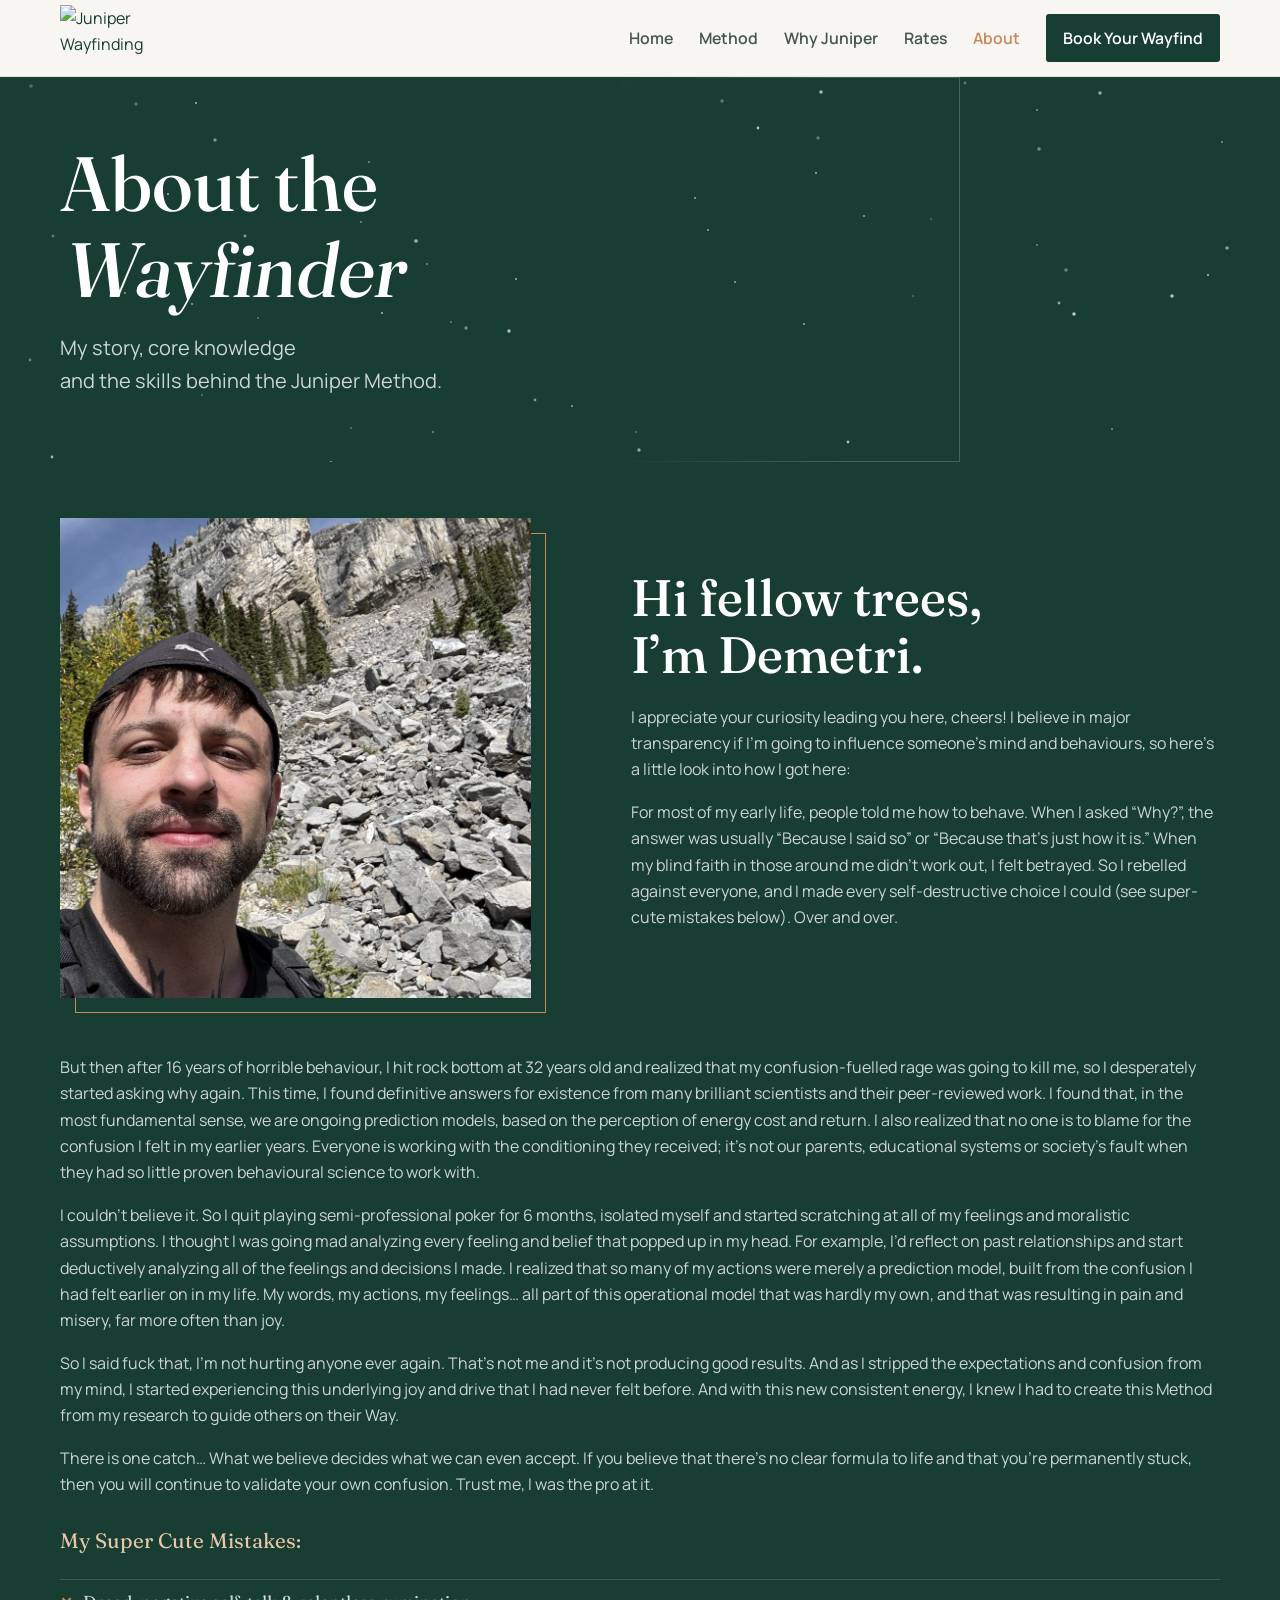
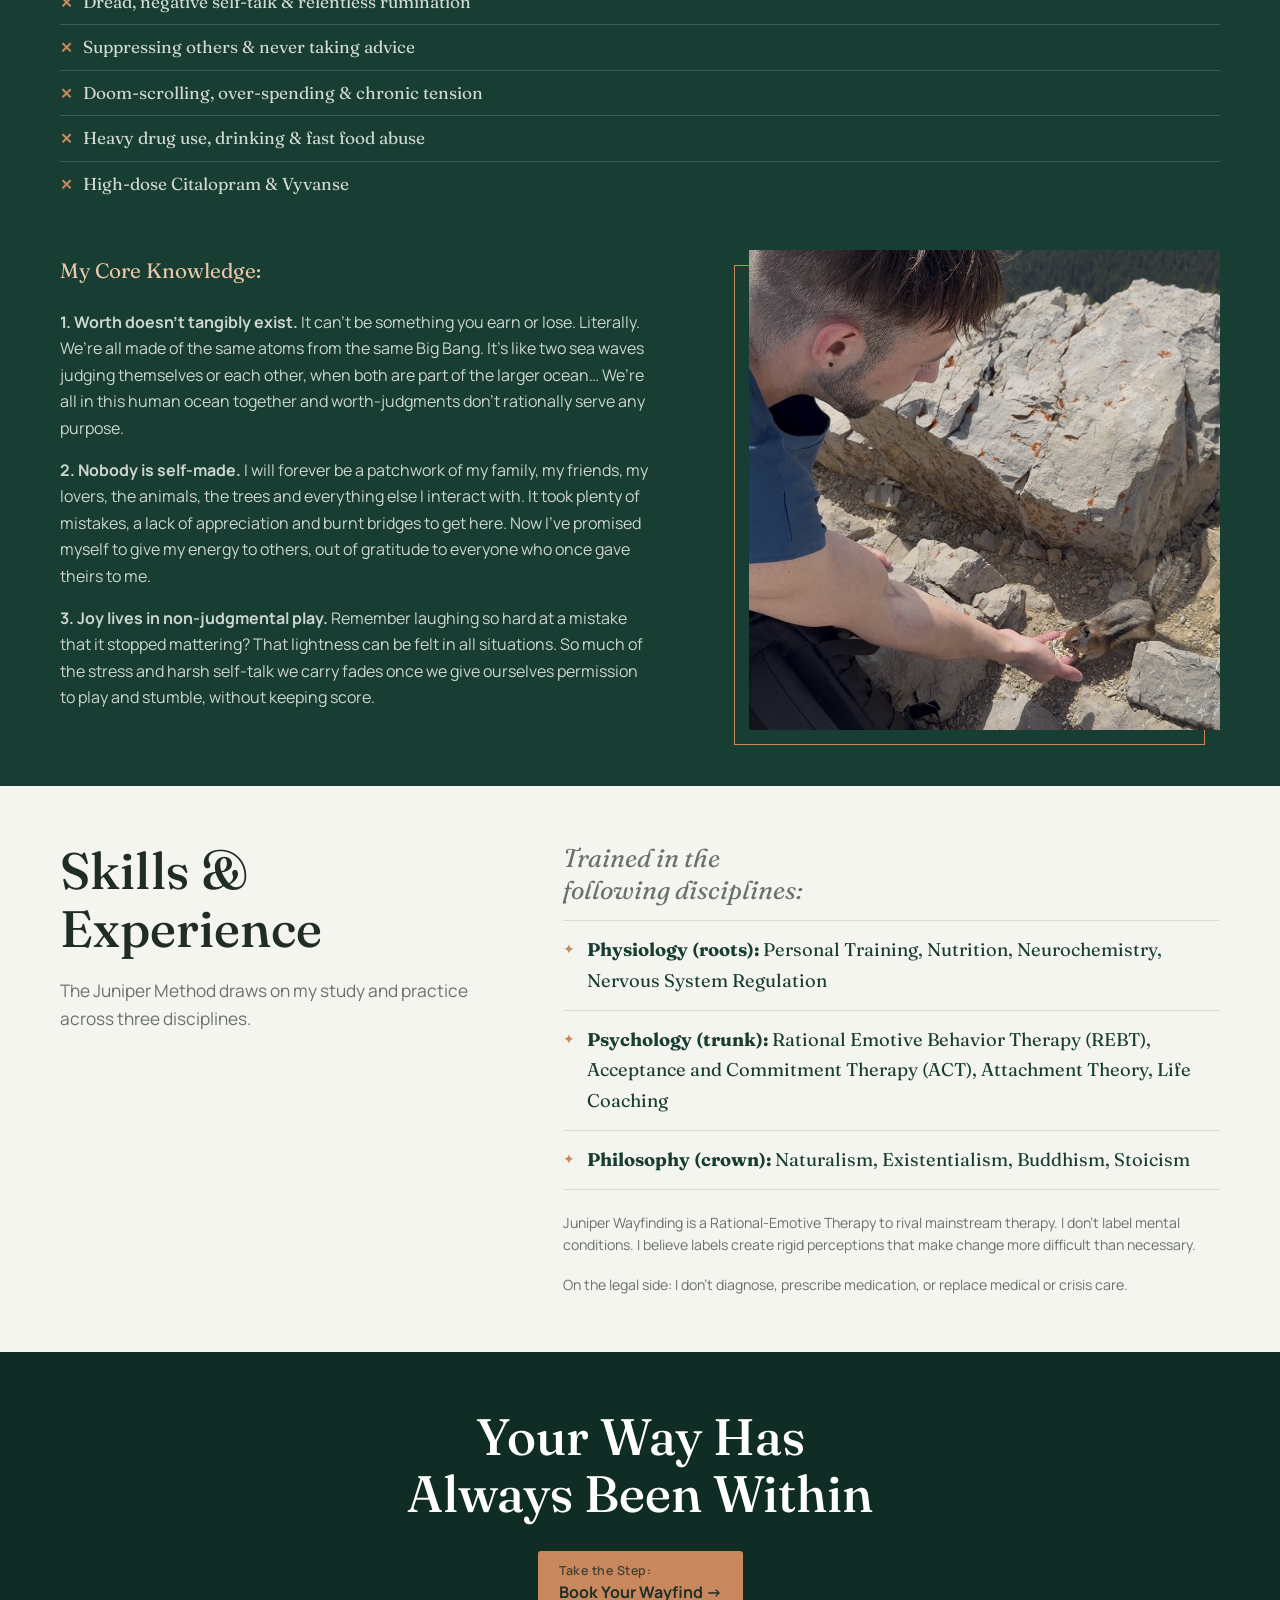
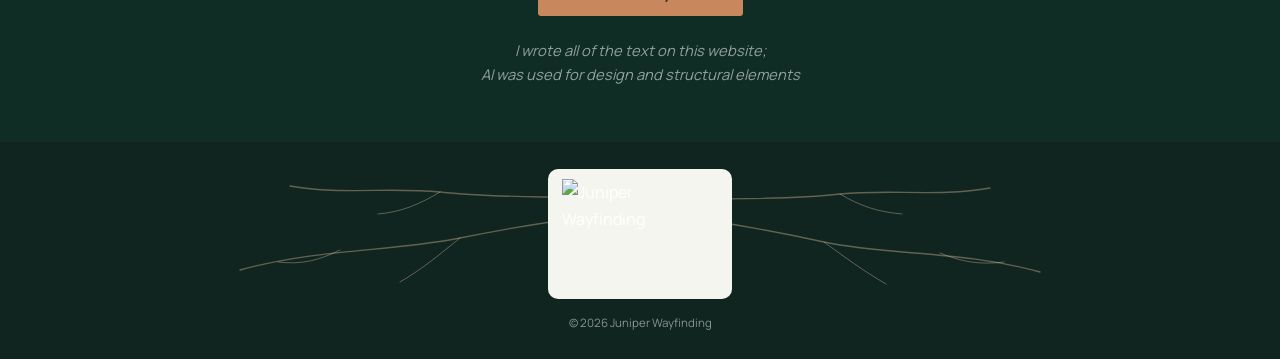
==== commit ca12f228: "Method choice wording, no-labels note, Juniper and Way fixes, curly apostrophes Co-Authored-By: Clau" ====
--- a/about.html
+++ b/about.html
@@ -38,7 +38,7 @@
 			</div><div class="about-photo reveal"><img src="about-squirrel.jpg" width="1280" height="860" alt="Demetri crouched on a rocky summit, hand-feeding a ground squirrel" loading="lazy" style="object-position:64% 50%"></div></div></div></section>
 		<section class="section"><div class="shell question-grid">
 			<div class="reveal"><h2>Skills &amp; Experience</h2><p class="lede">The Juniper Method draws on my study and practice across three disciplines.</p></div>
-			<div class="reveal"><p class="credentials-lead">Trained in the<br>following disciplines:</p><ul class="credentials"><li><span><strong>Physiology (roots):</strong> Personal Training, Nutrition, Neurochemistry, Nervous System Regulation</span></li><li><span><strong>Psychology (trunk):</strong> Rational Emotive Behavior Therapy (REBT), Acceptance and Commitment Therapy (ACT), Attachment Theory, Life Coaching</span></li><li><span><strong>Philosophy (crown):</strong> Naturalism, Existentialism, Buddhism, Stoicism</span></li></ul><p class="scope-note">Juniper Wayfinding is a therapeutic practice to rival mainstream therapy. I refuse to label mental conditions. And I legally cannot diagnose conditions, prescribe medication, or replace medical or crisis care.</p></div>
+			<div class="reveal"><p class="credentials-lead">Trained in the<br>following disciplines:</p><ul class="credentials"><li><span><strong>Physiology (roots):</strong> Personal Training, Nutrition, Neurochemistry, Nervous System Regulation</span></li><li><span><strong>Psychology (trunk):</strong> Rational Emotive Behavior Therapy (REBT), Acceptance and Commitment Therapy (ACT), Attachment Theory, Life Coaching</span></li><li><span><strong>Philosophy (crown):</strong> Naturalism, Existentialism, Buddhism, Stoicism</span></li></ul><p class="scope-note">Juniper Wayfinding is a Rational-Emotive Therapy to rival mainstream therapy. I don’t label mental conditions. I believe labels create rigid perceptions that make change more difficult than necessary.</p><p class="scope-note">On the legal side: I don’t diagnose, prescribe medication, or replace medical or crisis care.</p></div>
 		</div></section>
 		<section class="closing"><div class="shell"><h2>Your Way Has Always Been Within</h2><div class="actions" style="justify-content:center"><a class="button button-shine" href="booking.html"><span class="button-lines"><span class="button-kicker">Take the Step:</span><span>Book Your Wayfind&nbsp;<span aria-hidden="true">→</span></span></span></a></div><p class="ai-note">I wrote all of the text on this website;<br>AI was used for design and structural elements</p></div></section>
 	</main>
--- a/site.css
+++ b/site.css
@@ -128,3 +128,8 @@
 .bridge-steps.is-visible li:nth-child(1){transition-delay:0s}.bridge-steps.is-visible li:nth-child(1)::after{transition-delay:.6s}.bridge-steps.is-visible li:nth-child(2){transition-delay:1s}.bridge-steps.is-visible li:nth-child(2)::after{transition-delay:1.6s}.bridge-steps.is-visible li:nth-child(3){transition-delay:2s}
 .bridge-steps li>p{margin:0}.formula-block{display:grid;gap:10px;margin:18px 0 4px;padding:20px 24px;border-left:3px solid var(--orange);background:var(--white);color:var(--forest);font-size:clamp(1.05rem,1.5vw,1.2rem);line-height:1.4}.fb-row{display:grid;grid-template-columns:5.2em 1fr;gap:12px;align-items:baseline}.formula-block dt{font-weight:600}.formula-block dd{display:flex;margin:0}.formula-block dd i{flex:none}.formula-block dd i{margin-right:.35em;color:var(--orange);font-style:normal}.formula-block sup{font-size:.62em;line-height:0}.formula-block .nw{white-space:nowrap}
 @media(max-width:680px){.formula-block{padding:16px 14px;font-size:.98rem}.fb-row{grid-template-columns:4.6em 1fr;gap:6px}}
+.formula-card{margin:18px 0 4px}.formula-card .formula-block{margin:0}.formula-title{padding:12px 24px;border-left:3px solid var(--orange);background:var(--forest);color:rgb(255 255 255 / 88%);font-size:clamp(.98rem,1.4vw,1.1rem);line-height:1.4}.glow-word{color:var(--orange-light);font-style:italic;text-shadow:0 0 10px rgb(232 198 168 / 45%);animation:perception-glow 3.6s ease-in-out infinite}
+@keyframes perception-glow{0%,100%{text-shadow:0 0 6px rgb(232 198 168 / 25%)}50%{text-shadow:0 0 16px rgb(232 198 168 / 80%),0 0 30px rgb(201 135 93 / 45%)}}
+@media(max-width:680px){.formula-title{padding:10px 14px}}
+@media(prefers-reduced-motion:reduce){.glow-word{animation:none}}
+.price .price-cur{margin-left:.1em;font-family:var(--sans);vertical-align:baseline}
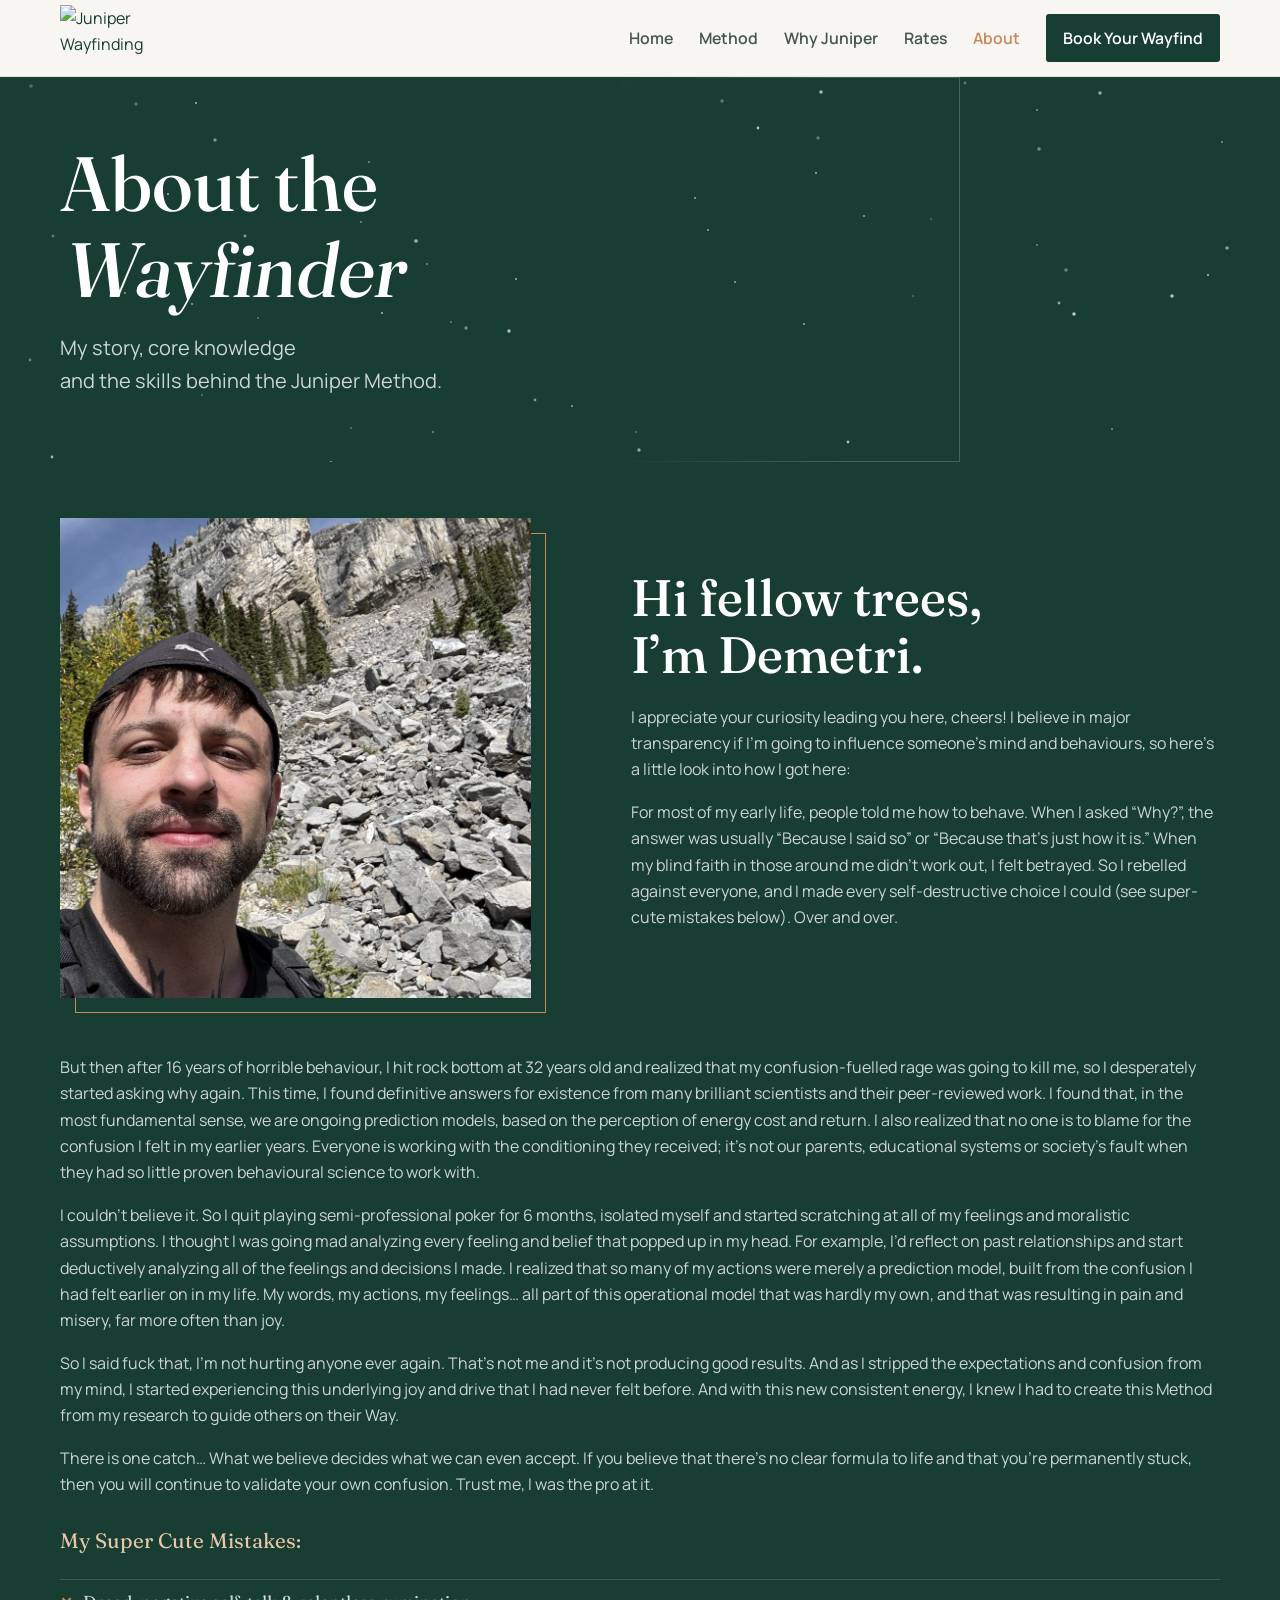
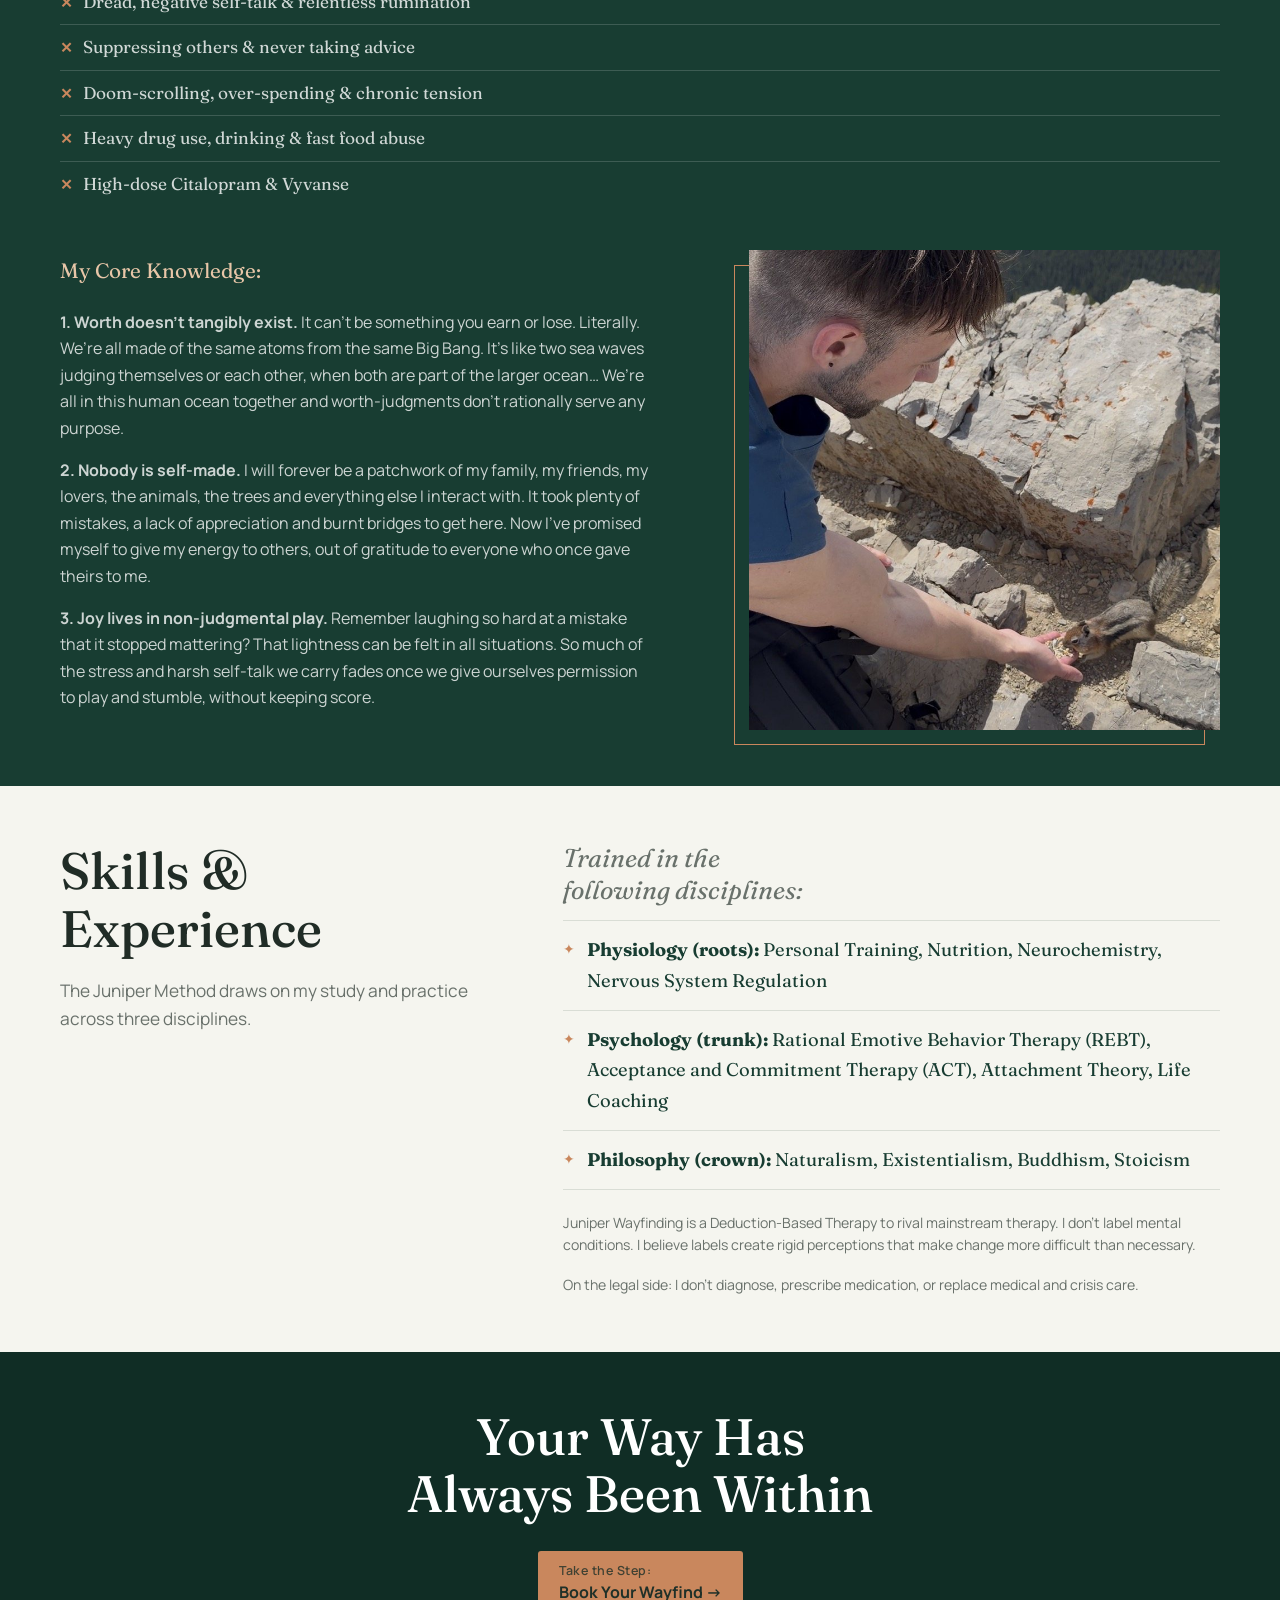
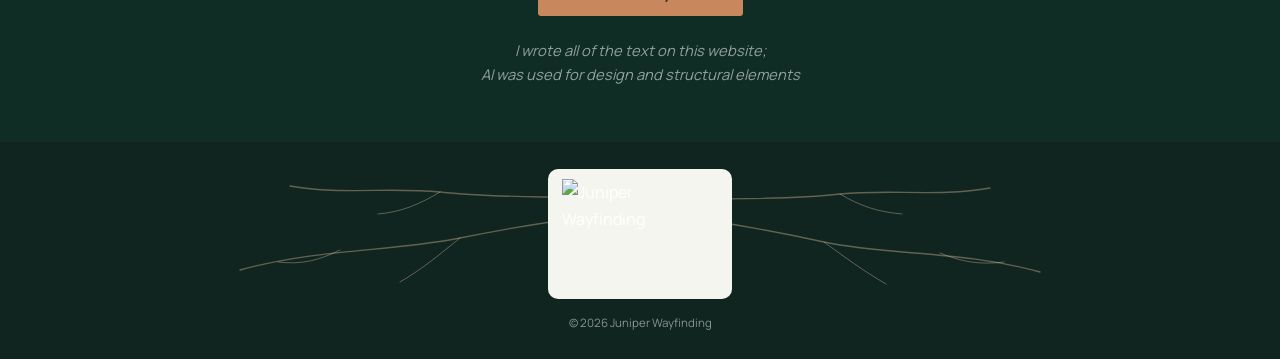
==== commit 42545dad: "Deduction-Based Therapy note, map Crown label values & worth Co-Authored-By: Claude Opus 5.5 <norepl" ====
--- a/about.html
+++ b/about.html
@@ -38,7 +38,7 @@
 			</div><div class="about-photo reveal"><img src="about-squirrel.jpg" width="1280" height="860" alt="Demetri crouched on a rocky summit, hand-feeding a ground squirrel" loading="lazy" style="object-position:64% 50%"></div></div></div></section>
 		<section class="section"><div class="shell question-grid">
 			<div class="reveal"><h2>Skills &amp; Experience</h2><p class="lede">The Juniper Method draws on my study and practice across three disciplines.</p></div>
-			<div class="reveal"><p class="credentials-lead">Trained in the<br>following disciplines:</p><ul class="credentials"><li><span><strong>Physiology (roots):</strong> Personal Training, Nutrition, Neurochemistry, Nervous System Regulation</span></li><li><span><strong>Psychology (trunk):</strong> Rational Emotive Behavior Therapy (REBT), Acceptance and Commitment Therapy (ACT), Attachment Theory, Life Coaching</span></li><li><span><strong>Philosophy (crown):</strong> Naturalism, Existentialism, Buddhism, Stoicism</span></li></ul><p class="scope-note">Juniper Wayfinding is a Rational-Emotive Therapy to rival mainstream therapy. I don’t label mental conditions. I believe labels create rigid perceptions that make change more difficult than necessary.</p><p class="scope-note">On the legal side: I don’t diagnose, prescribe medication, or replace medical or crisis care.</p></div>
+			<div class="reveal"><p class="credentials-lead">Trained in the<br>following disciplines:</p><ul class="credentials"><li><span><strong>Physiology (roots):</strong> Personal Training, Nutrition, Neurochemistry, Nervous System Regulation</span></li><li><span><strong>Psychology (trunk):</strong> Rational Emotive Behavior Therapy (REBT), Acceptance and Commitment Therapy (ACT), Attachment Theory, Life Coaching</span></li><li><span><strong>Philosophy (crown):</strong> Naturalism, Existentialism, Buddhism, Stoicism</span></li></ul><p class="scope-note">Juniper Wayfinding is a Deduction-Based Therapy to rival mainstream therapy. I don’t label mental conditions. I believe labels create rigid perceptions that make change more difficult than necessary.</p><p class="scope-note">On the legal side: I don’t diagnose, prescribe medication, or replace medical and crisis care.</p></div>
 		</div></section>
 		<section class="closing"><div class="shell"><h2>Your Way Has Always Been Within</h2><div class="actions" style="justify-content:center"><a class="button button-shine" href="booking.html"><span class="button-lines"><span class="button-kicker">Take the Step:</span><span>Book Your Wayfind&nbsp;<span aria-hidden="true">→</span></span></span></a></div><p class="ai-note">I wrote all of the text on this website;<br>AI was used for design and structural elements</p></div></section>
 	</main>
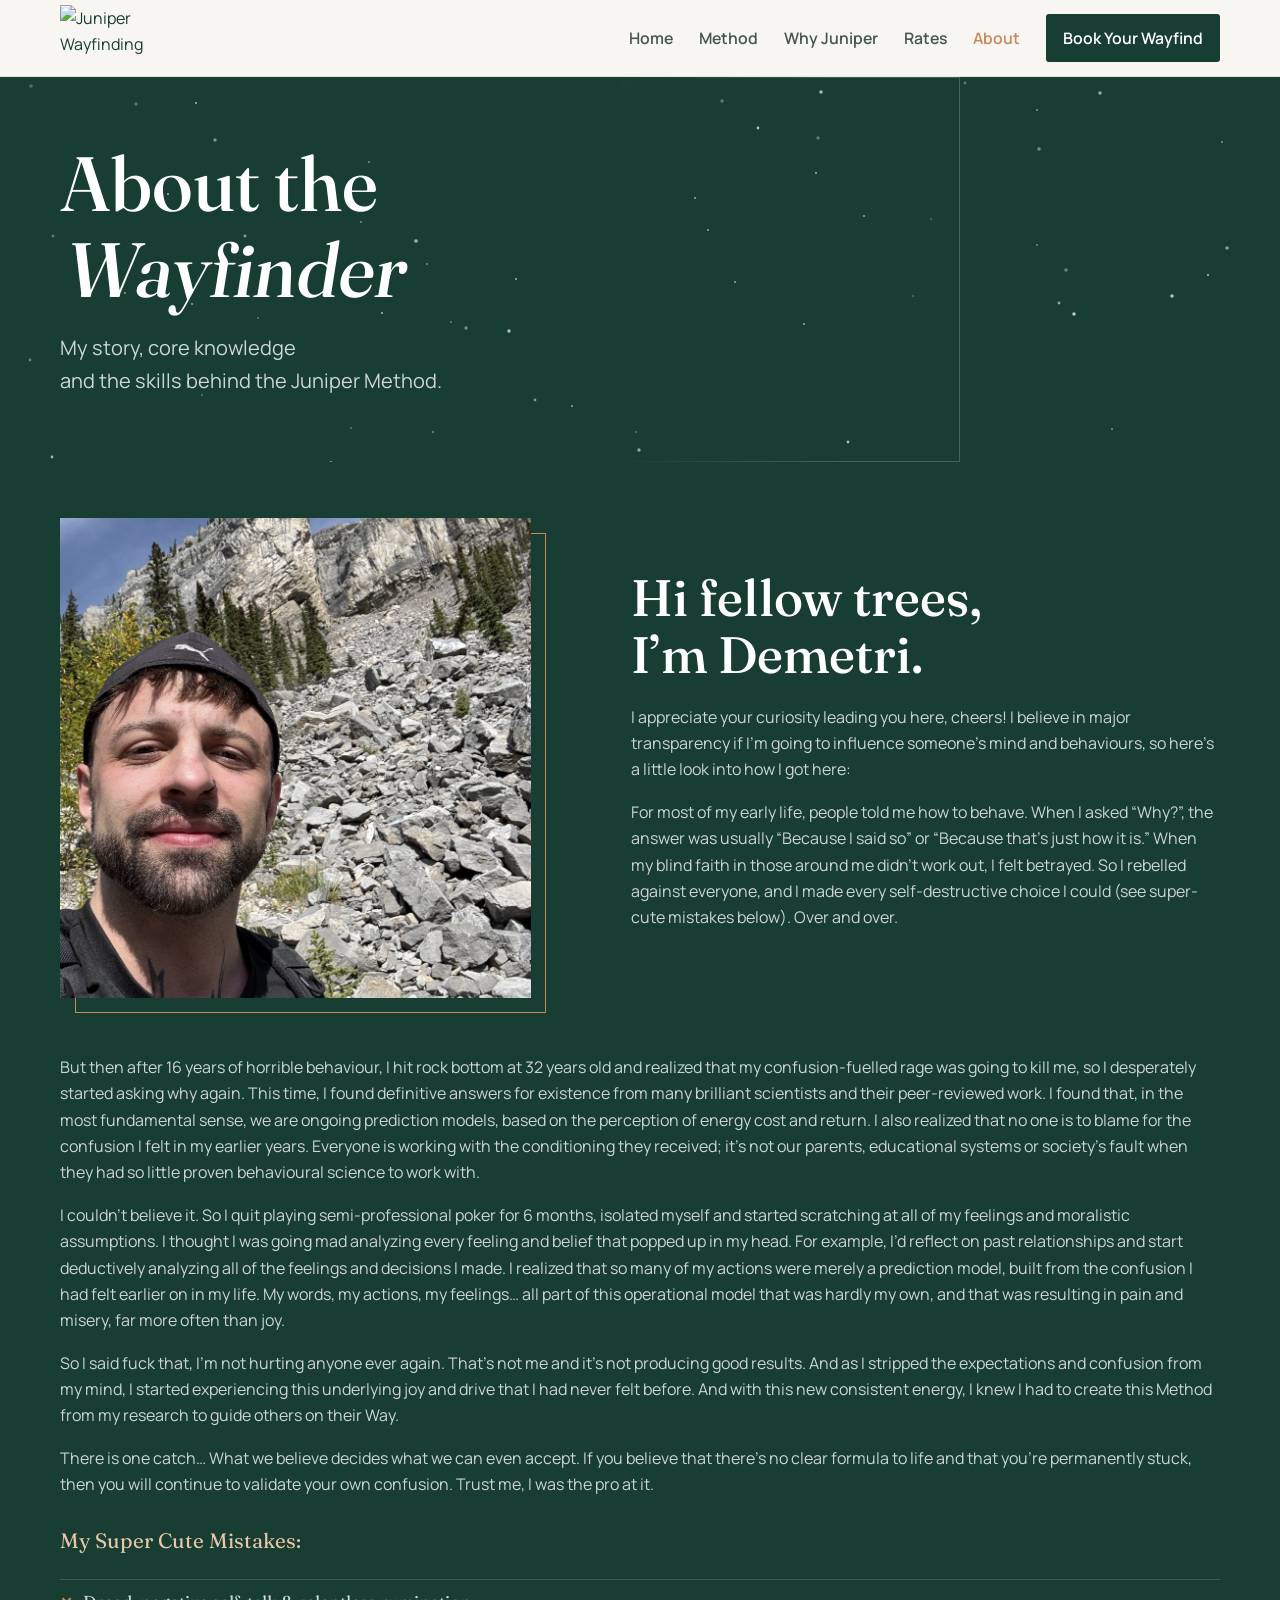
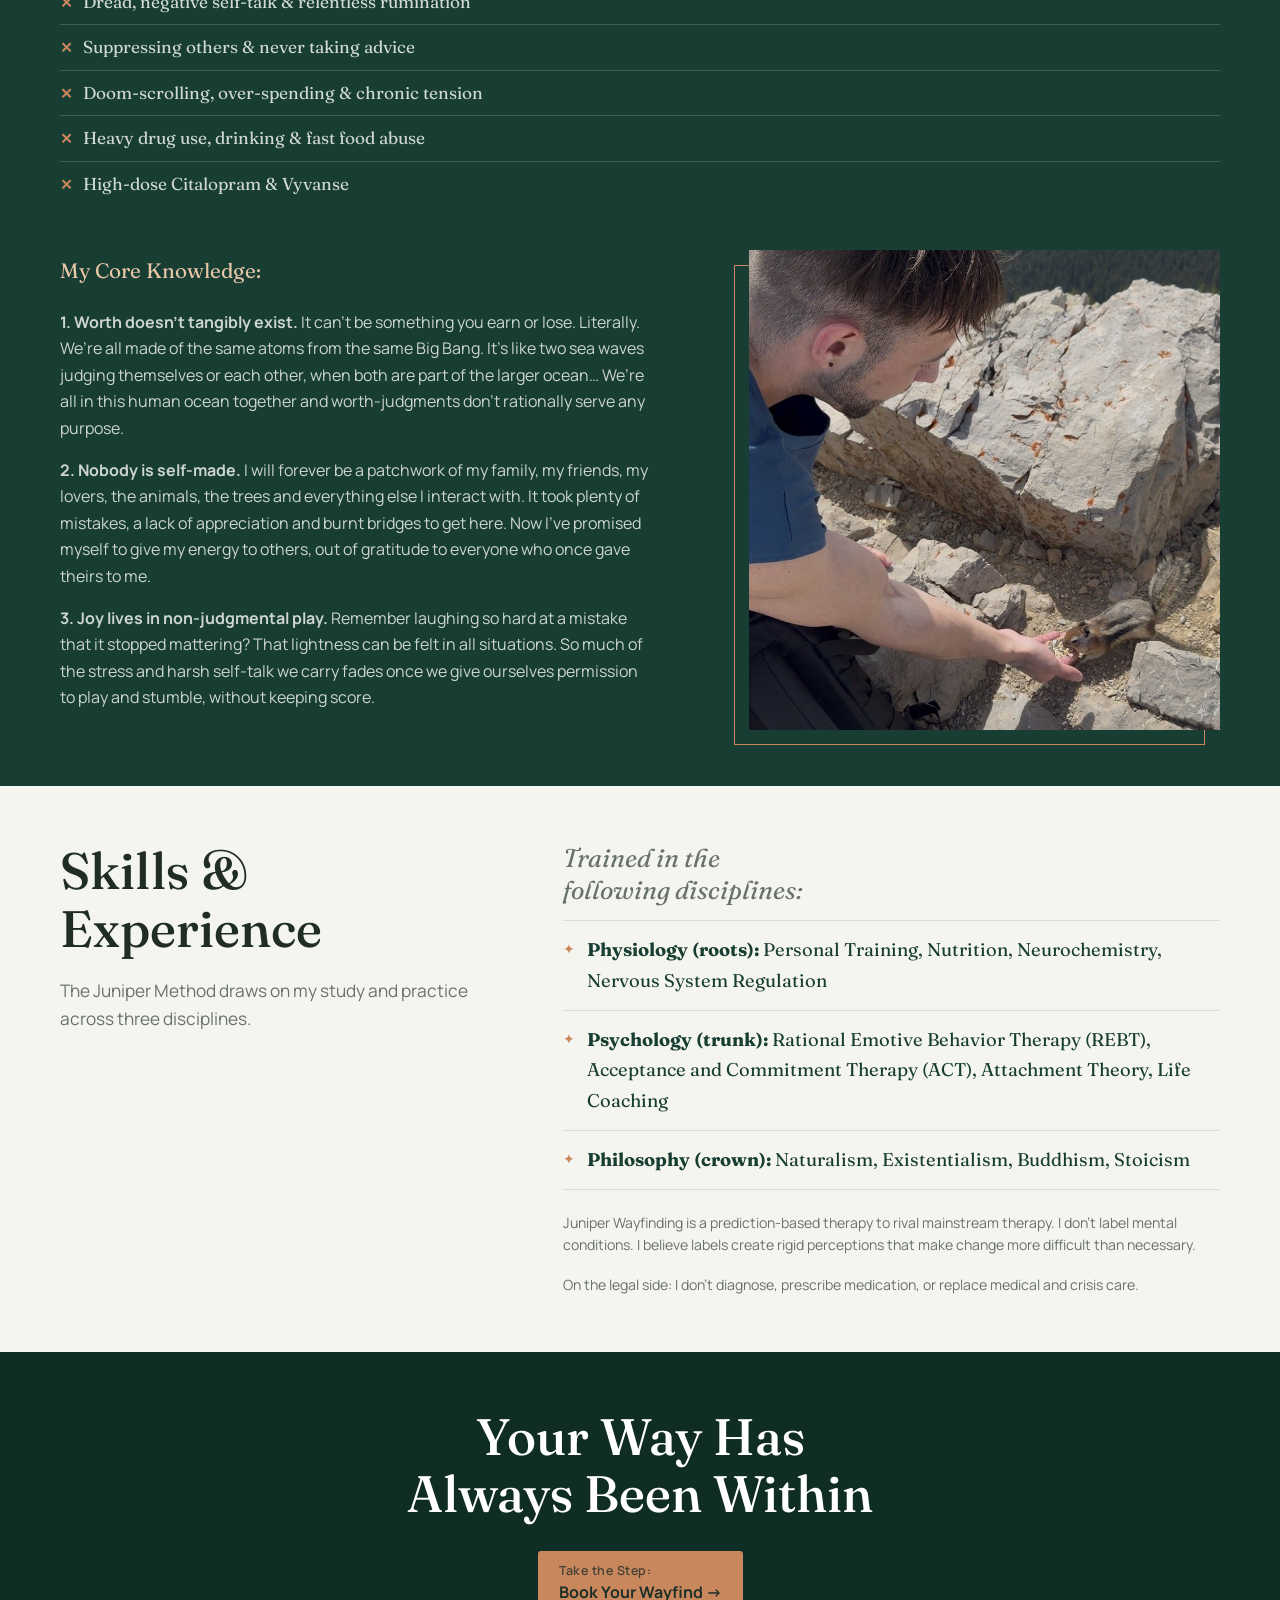
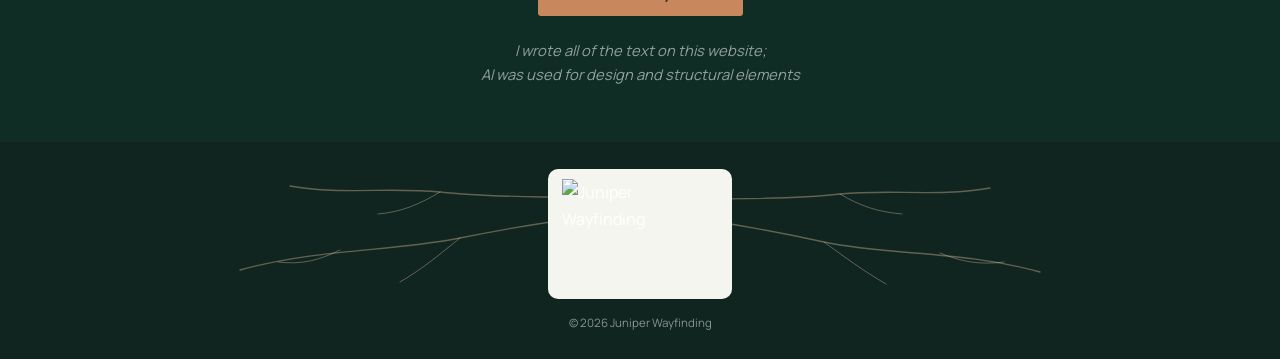
==== commit 3393bafe: "Describe practice as prediction-based therapy Co-Authored-By: Claude Opus 5.5 <noreply@anthropic.com" ====
--- a/about.html
+++ b/about.html
@@ -38,7 +38,7 @@
 			</div><div class="about-photo reveal"><img src="about-squirrel.jpg" width="1280" height="860" alt="Demetri crouched on a rocky summit, hand-feeding a ground squirrel" loading="lazy" style="object-position:64% 50%"></div></div></div></section>
 		<section class="section"><div class="shell question-grid">
 			<div class="reveal"><h2>Skills &amp; Experience</h2><p class="lede">The Juniper Method draws on my study and practice across three disciplines.</p></div>
-			<div class="reveal"><p class="credentials-lead">Trained in the<br>following disciplines:</p><ul class="credentials"><li><span><strong>Physiology (roots):</strong> Personal Training, Nutrition, Neurochemistry, Nervous System Regulation</span></li><li><span><strong>Psychology (trunk):</strong> Rational Emotive Behavior Therapy (REBT), Acceptance and Commitment Therapy (ACT), Attachment Theory, Life Coaching</span></li><li><span><strong>Philosophy (crown):</strong> Naturalism, Existentialism, Buddhism, Stoicism</span></li></ul><p class="scope-note">Juniper Wayfinding is a Deduction-Based Therapy to rival mainstream therapy. I don’t label mental conditions. I believe labels create rigid perceptions that make change more difficult than necessary.</p><p class="scope-note">On the legal side: I don’t diagnose, prescribe medication, or replace medical and crisis care.</p></div>
+			<div class="reveal"><p class="credentials-lead">Trained in the<br>following disciplines:</p><ul class="credentials"><li><span><strong>Physiology (roots):</strong> Personal Training, Nutrition, Neurochemistry, Nervous System Regulation</span></li><li><span><strong>Psychology (trunk):</strong> Rational Emotive Behavior Therapy (REBT), Acceptance and Commitment Therapy (ACT), Attachment Theory, Life Coaching</span></li><li><span><strong>Philosophy (crown):</strong> Naturalism, Existentialism, Buddhism, Stoicism</span></li></ul><p class="scope-note">Juniper Wayfinding is a prediction-based therapy to rival mainstream therapy. I don’t label mental conditions. I believe labels create rigid perceptions that make change more difficult than necessary.</p><p class="scope-note">On the legal side: I don’t diagnose, prescribe medication, or replace medical and crisis care.</p></div>
 		</div></section>
 		<section class="closing"><div class="shell"><h2>Your Way Has Always Been Within</h2><div class="actions" style="justify-content:center"><a class="button button-shine" href="booking.html"><span class="button-lines"><span class="button-kicker">Take the Step:</span><span>Book Your Wayfind&nbsp;<span aria-hidden="true">→</span></span></span></a></div><p class="ai-note">I wrote all of the text on this website;<br>AI was used for design and structural elements</p></div></section>
 	</main>
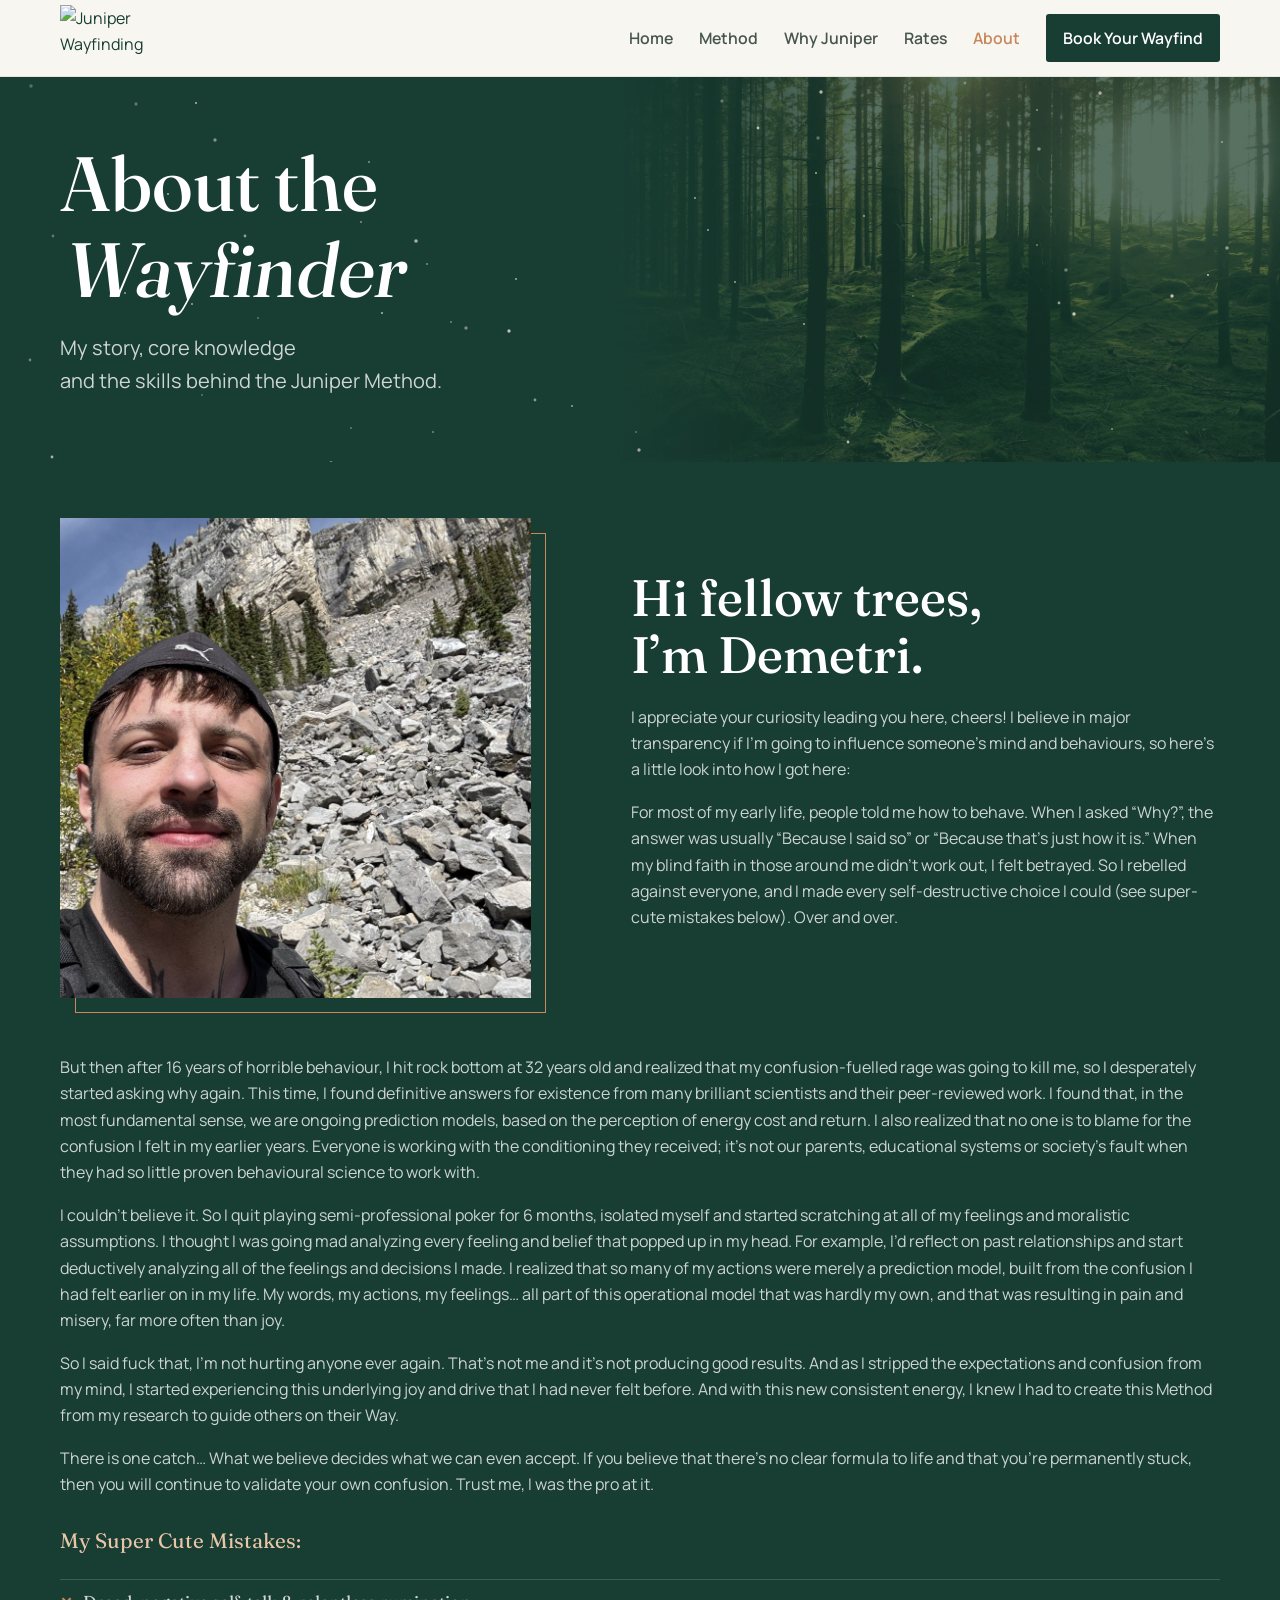
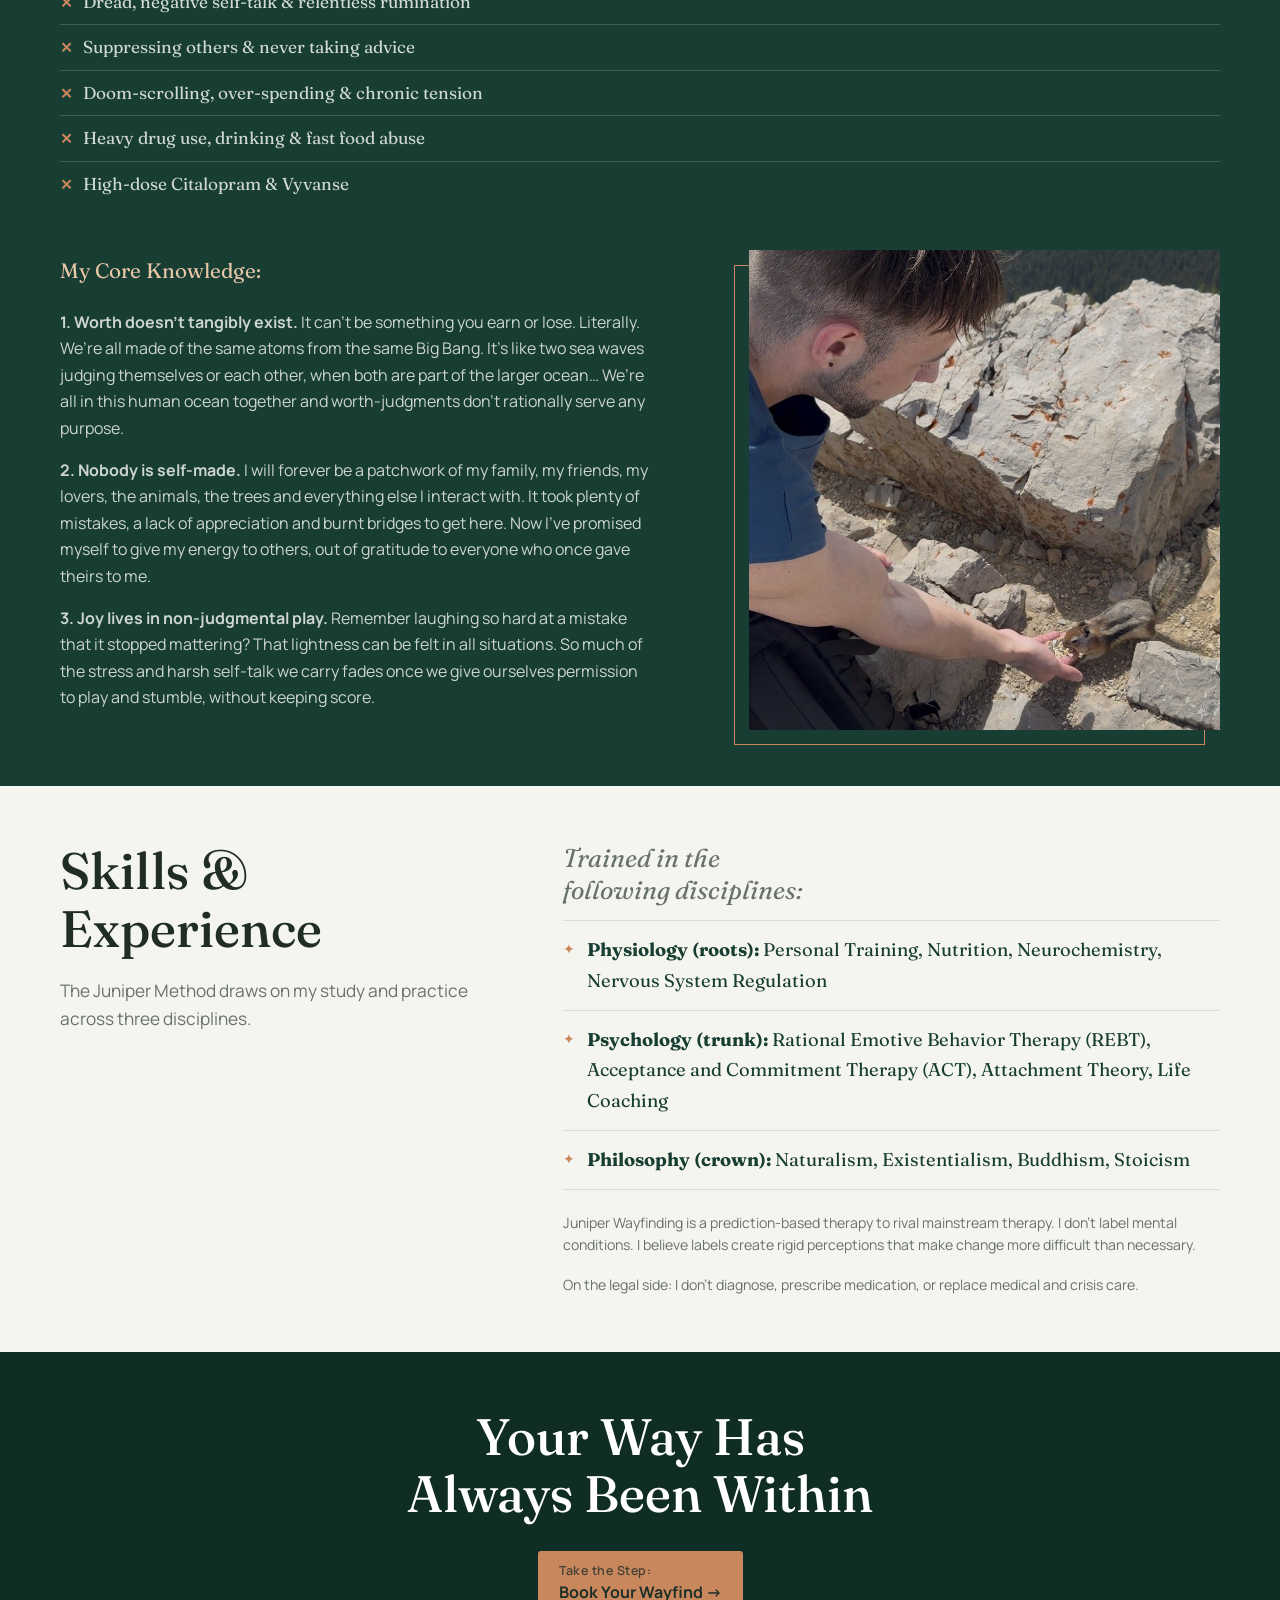
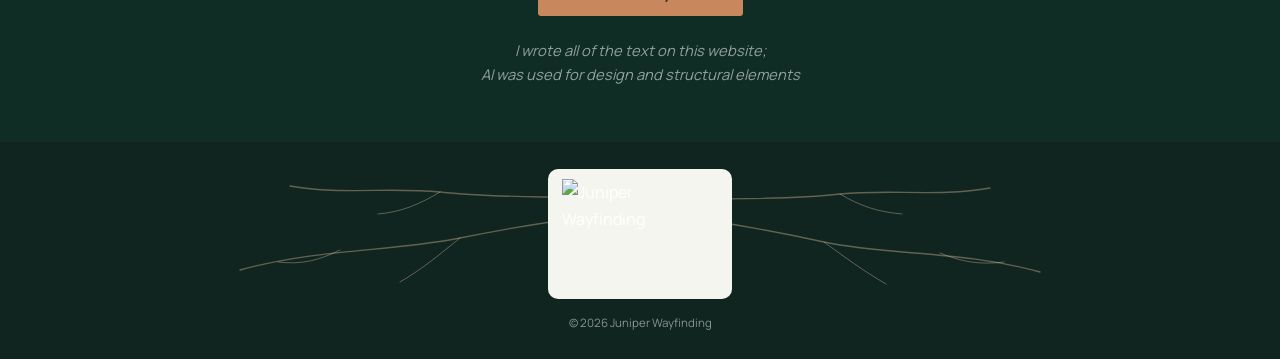
==== commit bfa337e7: "Host hero photos locally instead of hotlinking Unsplash Co-Authored-By: Claude Opus 5.5 <noreply@ant" ====
--- a/about.html
+++ b/about.html
@@ -16,7 +16,7 @@
 		<div class="nav-links" id="site-links"><a href="index.html">Home</a><a href="method.html">Method</a><a href="why-juniper.html">Why Juniper</a><a href="rates.html">Rates</a><a href="about.html" aria-current="page">About</a><a class="nav-book" href="booking.html">Book Your Wayfind</a></div>
 	</nav></header>
 	<main>
-		<section class="page-hero"><img class="page-hero-image" src="https://images.unsplash.com/photo-1440581572325-0bea30075d9d?auto=format&fit=crop&w=1500&q=80" alt="" fetchpriority="high"><div class="starfield" aria-hidden="true"><svg viewBox="0 0 2200 2200"><g class="sf-stars"><circle cx="995" cy="1231" r="1.4" opacity="0.53"/><circle cx="418" cy="1769" r="1.4" opacity="0.61"/><circle cx="207" cy="667" r="0.9" opacity="0.57"/><circle cx="1396" cy="1310" r="1.4" opacity="0.78"/><circle cx="1354" cy="346" r="0.9" opacity="0.72" class="tw" style="animation-delay:-0.2s"/><circle cx="1935" cy="1319" r="1.4" opacity="0.46"/><circle cx="430" cy="514" r="1.1" opacity="0.55"/><circle cx="1006" cy="612" r="1.7" opacity="0.8"/><circle cx="1557" cy="694" r="1.1" opacity="0.56" class="tw" style="animation-delay:-3.4s"/><circle cx="237" cy="237" r="1.1" opacity="0.49"/><circle cx="1864" cy="1" r="1.1" opacity="0.76" class="tw" style="animation-delay:-2.3s"/><circle cx="1560" cy="924" r="1.7" opacity="0.61"/><circle cx="594" cy="192" r="1.1" opacity="0.31"/><circle cx="2030" cy="296" r="0.9" opacity="0.31"/><circle cx="1071" cy="1501" r="1.1" opacity="0.52"/><circle cx="1610" cy="288" r="1.4" opacity="0.36"/><circle cx="468" cy="594" r="1.7" opacity="0.45"/><circle cx="464" cy="867" r="1.7" opacity="0.62" class="tw" style="animation-delay:-5.9s"/><circle cx="469" cy="568" r="1.7" opacity="0.46"/><circle cx="161" cy="198" r="1.7" opacity="0.62" class="tw" style="animation-delay:-2.2s"/><circle cx="1369" cy="280" r="1.7" opacity="0.54"/><circle cx="1906" cy="402" r="1.1" opacity="0.46"/><circle cx="1343" cy="1596" r="1.1" opacity="0.67"/><circle cx="432" cy="2090" r="1.4" opacity="0.6"/><circle cx="228" cy="85" r="1.1" opacity="0.42"/><circle cx="565" cy="1812" r="1.7" opacity="0.55"/><circle cx="2044" cy="2150" r="1.1" opacity="0.41"/><circle cx="1875" cy="1351" r="1.1" opacity="0.41"/><circle cx="1648" cy="152" r="1.4" opacity="0.52" class="tw" style="animation-delay:-1.1s"/><circle cx="811" cy="1259" r="1.1" opacity="0.35" class="tw" style="animation-delay:-2.7s"/><circle cx="728" cy="1612" r="1.7" opacity="0.59" class="tw" style="animation-delay:-0.2s"/><circle cx="39" cy="2002" r="1.1" opacity="0.78" class="tw" style="animation-delay:-3.8s"/><circle cx="1061" cy="1607" r="1.1" opacity="0.37" class="tw" style="animation-delay:-2.7s"/><circle cx="809" cy="98" r="1.1" opacity="0.7"/><circle cx="774" cy="1507" r="0.9" opacity="0.74"/><circle cx="1739" cy="1900" r="1.7" opacity="0.31"/><circle cx="834" cy="27" r="0.9" opacity="0.34"/><circle cx="2185" cy="1936" r="1.1" opacity="0.49"/><circle cx="1278" cy="969" r="1.7" opacity="0.34"/><circle cx="66" cy="1323" r="1.4" opacity="0.31"/><circle cx="248" cy="1716" r="1.4" opacity="0.43" class="tw" style="animation-delay:-1.8s"/><circle cx="1492" cy="446" r="1.1" opacity="0.68"/><circle cx="2047" cy="1096" r="1.1" opacity="0.46"/><circle cx="437" cy="948" r="1.1" opacity="0.74"/><circle cx="1283" cy="696" r="1.1" opacity="0.37"/><circle cx="1970" cy="89" r="0.9" opacity="0.78"/><circle cx="372" cy="991" r="1.1" opacity="0.76"/><circle cx="842" cy="1144" r="1.1" opacity="0.66"/><circle cx="1375" cy="705" r="0.9" opacity="0.44"/><circle cx="1492" cy="618" r="1.1" opacity="0.45"/><circle cx="42" cy="299" r="1.4" opacity="0.39"/><circle cx="586" cy="1714" r="0.9" opacity="0.79" class="tw" style="animation-delay:-0.7s"/><circle cx="1178" cy="1408" r="1.1" opacity="0.78"/><circle cx="439" cy="1045" r="1.1" opacity="0.66"/><circle cx="1177" cy="80" r="1.1" opacity="0.44"/><circle cx="1534" cy="1145" r="1.7" opacity="0.8"/><circle cx="1867" cy="1540" r="1.1" opacity="0.34"/><circle cx="1589" cy="286" r="1.4" opacity="0.4"/><circle cx="15" cy="1210" r="1.7" opacity="0.7"/><circle cx="1020" cy="1433" r="1.1" opacity="0.35"/><circle cx="1756" cy="2033" r="0.9" opacity="0.41"/><circle cx="2157" cy="2150" r="1.7" opacity="0.79"/><circle cx="576" cy="1580" r="0.9" opacity="0.47" class="tw" style="animation-delay:-2.6s"/><circle cx="1211" cy="1690" r="1.4" opacity="0.76"/><circle cx="1909" cy="944" r="0.9" opacity="0.39"/><circle cx="1733" cy="309" r="1.1" opacity="0.8"/><circle cx="1140" cy="1491" r="1.4" opacity="0.77"/><circle cx="2088" cy="189" r="1.1" opacity="0.52"/><circle cx="1829" cy="1235" r="1.1" opacity="0.56"/><circle cx="1232" cy="686" r="1.4" opacity="0.78"/><circle cx="1341" cy="670" r="1.1" opacity="0.78"/><circle cx="1261" cy="442" r="1.7" opacity="0.36" class="tw" style="animation-delay:-2.3s"/><circle cx="1184" cy="97" r="1.4" opacity="0.57"/><circle cx="268" cy="205" r="1.1" opacity="0.33"/><circle cx="910" cy="2105" r="1.4" opacity="0.43"/><circle cx="279" cy="954" r="1.4" opacity="0.56" class="tw" style="animation-delay:-2.5s"/><circle cx="65" cy="572" r="0.9" opacity="0.32"/><circle cx="26" cy="625" r="1.1" opacity="0.42"/><circle cx="1099" cy="1281" r="1.7" opacity="0.61"/><circle cx="1543" cy="1933" r="0.9" opacity="0.49"/><circle cx="1165" cy="351" r="1.1" opacity="0.73"/><circle cx="480" cy="476" r="1.7" opacity="0.61"/><circle cx="512" cy="1630" r="1.1" opacity="0.75"/><circle cx="693" cy="2030" r="1.1" opacity="0.69"/><circle cx="213" cy="1956" r="1.1" opacity="0.66"/><circle cx="213" cy="1831" r="1.4" opacity="0.57"/><circle cx="441" cy="1382" r="0.9" opacity="0.35"/><circle cx="787" cy="1806" r="1.1" opacity="0.36"/><circle cx="1668" cy="1106" r="1.1" opacity="0.7"/><circle cx="53" cy="1676" r="1.7" opacity="0.56"/><circle cx="322" cy="406" r="1.1" opacity="0.39"/><circle cx="623" cy="1480" r="1.7" opacity="0.33"/><circle cx="1017" cy="1682" r="1.1" opacity="0.5"/><circle cx="780" cy="462" r="1.1" opacity="0.31"/><circle cx="1857" cy="399" r="1.4" opacity="0.48"/><circle cx="2028" cy="1331" r="0.9" opacity="0.56" class="tw" style="animation-delay:-5.4s"/><circle cx="1764" cy="1550" r="1.4" opacity="0.58"/><circle cx="1286" cy="750" r="1.1" opacity="0.44" class="tw" style="animation-delay:-4.5s"/><circle cx="352" cy="2054" r="1.1" opacity="0.75"/><circle cx="1529" cy="1688" r="1.1" opacity="0.5"/><circle cx="155" cy="752" r="1.4" opacity="0.35"/><circle cx="2179" cy="1986" r="0.9" opacity="0.42"/><circle cx="1465" cy="743" r="1.4" opacity="0.58"/><circle cx="857" cy="2200" r="1.1" opacity="0.65"/><circle cx="2156" cy="50" r="1.7" opacity="0.35"/><circle cx="976" cy="1110" r="1.1" opacity="0.62" class="tw" style="animation-delay:-1.6s"/><circle cx="607" cy="750" r="1.7" opacity="0.55"/><circle cx="1250" cy="2189" r="1.4" opacity="0.7" class="tw" style="animation-delay:-3.6s"/><circle cx="1670" cy="99" r="1.1" opacity="0.49"/><circle cx="1882" cy="1192" r="1.7" opacity="0.33"/><circle cx="926" cy="1159" r="1.7" opacity="0.46"/><circle cx="1063" cy="593" r="1.1" opacity="0.63"/><circle cx="59" cy="1699" r="1.7" opacity="0.32"/><circle cx="1660" cy="858" r="1.1" opacity="0.67" class="tw" style="animation-delay:-5.9s"/><circle cx="2078" cy="162" r="1.1" opacity="0.51"/><circle cx="2141" cy="536" r="1.7" opacity="0.35"/><circle cx="2001" cy="318" r="1.1" opacity="0.6" class="tw" style="animation-delay:-3.7s"/><circle cx="1003" cy="448" r="0.9" opacity="0.48"/><circle cx="799" cy="308" r="1.4" opacity="0.53"/><circle cx="1281" cy="923" r="1.7" opacity="0.71" class="tw" style="animation-delay:-1.7s"/><circle cx="284" cy="1058" r="1.7" opacity="0.75"/><circle cx="1375" cy="790" r="1.1" opacity="0.6"/><circle cx="1538" cy="418" r="1.1" opacity="0.68"/><circle cx="548" cy="2155" r="1.1" opacity="0.74" class="tw" style="animation-delay:-0.4s"/><circle cx="596" cy="935" r="1.7" opacity="0.32"/><circle cx="612" cy="1663" r="1.1" opacity="0.58"/><circle cx="821" cy="1053" r="1.1" opacity="0.47"/><circle cx="293" cy="1913" r="0.9" opacity="0.52"/><circle cx="1844" cy="1692" r="1.4" opacity="0.51"/><circle cx="1782" cy="812" r="1.7" opacity="0.46"/><circle cx="1641" cy="2026" r="1.4" opacity="0.63"/><circle cx="1016" cy="713" r="1.7" opacity="0.34"/><circle cx="1067" cy="1508" r="1.1" opacity="0.71" class="tw" style="animation-delay:-1.9s"/><circle cx="2004" cy="1328" r="1.1" opacity="0.55"/><circle cx="721" cy="1940" r="1.1" opacity="0.48"/><circle cx="806" cy="258" r="1.4" opacity="0.58"/><circle cx="2068" cy="2009" r="1.4" opacity="0.57"/><circle cx="1008" cy="487" r="1.7" opacity="0.42"/><circle cx="804" cy="799" r="1.4" opacity="0.59"/><circle cx="1625" cy="810" r="1.4" opacity="0.57"/><circle cx="1238" cy="389" r="1.4" opacity="0.74"/><circle cx="49" cy="1134" r="1.7" opacity="0.38"/><circle cx="49" cy="1852" r="1.4" opacity="0.33"/><circle cx="1734" cy="185" r="0.9" opacity="0.44" class="tw" style="animation-delay:-1.9s"/><circle cx="57" cy="1438" r="0.9" opacity="0.67"/><circle cx="540" cy="485" r="1.7" opacity="0.47"/><circle cx="771" cy="1776" r="1.1" opacity="0.64"/><circle cx="1182" cy="1586" r="1.7" opacity="0.76"/><circle cx="1818" cy="1467" r="0.9" opacity="0.7"/><circle cx="1955" cy="2107" r="0.9" opacity="0.56"/><circle cx="1765" cy="928" r="1.4" opacity="0.76"/><circle cx="357" cy="1397" r="1.1" opacity="0.46"/><circle cx="1164" cy="603" r="0.9" opacity="0.54"/><circle cx="668" cy="342" r="1.1" opacity="0.76"/><circle cx="38" cy="1058" r="0.9" opacity="0.46"/><circle cx="791" cy="1294" r="1.7" opacity="0.66"/><circle cx="493" cy="407" r="1.1" opacity="0.5"/><circle cx="2062" cy="1379" r="1.7" opacity="0.54"/><circle cx="1952" cy="2011" r="1.1" opacity="0.63"/><circle cx="203" cy="1898" r="1.4" opacity="0.32"/><circle cx="1763" cy="847" r="1.7" opacity="0.7"/><circle cx="1733" cy="127" r="1.1" opacity="0.75"/><circle cx="1992" cy="990" r="1.1" opacity="0.66"/><circle cx="346" cy="345" r="1.1" opacity="0.37"/><circle cx="1782" cy="288" r="1.7" opacity="0.43"/><circle cx="331" cy="1695" r="0.9" opacity="0.4"/><circle cx="328" cy="283" r="1.1" opacity="0.43"/><circle cx="214" cy="1056" r="1.4" opacity="0.34"/><circle cx="1195" cy="1113" r="0.9" opacity="0.69"/><circle cx="2017" cy="200" r="1.4" opacity="0.4"/><circle cx="1156" cy="347" r="1.1" opacity="0.46"/><circle cx="1224" cy="2194" r="0.9" opacity="0.48"/><circle cx="233" cy="867" r="1.4" opacity="0.67"/><circle cx="268" cy="980" r="1.4" opacity="0.66"/><circle cx="646" cy="249" r="0.9" opacity="0.73"/><circle cx="1582" cy="1983" r="1.1" opacity="0.45"/><circle cx="1187" cy="656" r="1.1" opacity="0.68"/><circle cx="191" cy="415" r="1.4" opacity="0.67"/><circle cx="2079" cy="1238" r="1.1" opacity="0.52"/><circle cx="224" cy="1368" r="1.1" opacity="0.64"/><circle cx="396" cy="885" r="1.4" opacity="0.6" class="tw" style="animation-delay:-1.4s"/><circle cx="346" cy="273" r="1.4" opacity="0.69"/><circle cx="1811" cy="2039" r="1.1" opacity="0.62"/><circle cx="1806" cy="849" r="1.1" opacity="0.76"/><circle cx="1599" cy="1349" r="1.1" opacity="0.79"/><circle cx="1453" cy="1339" r="0.9" opacity="0.43"/><circle cx="675" cy="971" r="1.7" opacity="0.49"/><circle cx="1735" cy="1815" r="1.7" opacity="0.66"/><circle cx="1185" cy="657" r="1.1" opacity="0.48"/><circle cx="312" cy="1570" r="1.7" opacity="0.8"/><circle cx="2059" cy="1248" r="0.9" opacity="0.61"/><circle cx="183" cy="538" r="1.7" opacity="0.51"/><circle cx="202" cy="1920" r="1.1" opacity="0.53" class="tw" style="animation-delay:-5.8s"/><circle cx="298" cy="1989" r="1.7" opacity="0.57" class="tw" style="animation-delay:-5.5s"/><circle cx="371" cy="1641" r="1.1" opacity="0.6" class="tw" style="animation-delay:-4.9s"/><circle cx="635" cy="1973" r="1.1" opacity="0.68"/><circle cx="365" cy="1315" r="0.9" opacity="0.53"/><circle cx="1722" cy="2046" r="1.1" opacity="0.45"/><circle cx="1623" cy="840" r="1.7" opacity="0.62"/><circle cx="349" cy="906" r="0.9" opacity="0.37"/><circle cx="1253" cy="382" r="1.7" opacity="0.37"/><circle cx="2050" cy="118" r="0.9" opacity="0.66"/><circle cx="887" cy="1095" r="0.9" opacity="0.53"/><circle cx="1372" cy="1516" r="1.4" opacity="0.68"/><circle cx="2188" cy="1844" r="1.4" opacity="0.71" class="tw" style="animation-delay:-0.7s"/><circle cx="2066" cy="727" r="1.7" opacity="0.52"/><circle cx="706" cy="120" r="1.7" opacity="0.75"/><circle cx="1315" cy="1654" r="1.1" opacity="0.74"/><circle cx="538" cy="1858" r="1.1" opacity="0.55"/><circle cx="114" cy="1529" r="1.7" opacity="0.75"/><circle cx="1445" cy="2069" r="0.9" opacity="0.8"/><circle cx="1917" cy="811" r="1.7" opacity="0.51"/><circle cx="488" cy="1643" r="1.7" opacity="0.36" class="tw" style="animation-delay:-3.1s"/><circle cx="286" cy="1941" r="1.7" opacity="0.78" class="tw" style="animation-delay:-1.5s"/><circle cx="658" cy="714" r="0.9" opacity="0.52"/><circle cx="1167" cy="311" r="1.7" opacity="0.42"/><circle cx="1001" cy="690" r="1.1" opacity="0.55"/><circle cx="2150" cy="1040" r="1.1" opacity="0.4"/><circle cx="1524" cy="130" r="1.1" opacity="0.72"/><circle cx="1039" cy="378" r="1.7" opacity="0.4"/><circle cx="421" cy="1936" r="0.9" opacity="0.63"/><circle cx="1799" cy="2115" r="1.1" opacity="0.73"/><circle cx="297" cy="1531" r="1.4" opacity="0.51"/><circle cx="1895" cy="265" r="1.1" opacity="0.43"/><circle cx="1103" cy="650" r="1.1" opacity="0.49"/><circle cx="1946" cy="1298" r="1.1" opacity="0.79"/><circle cx="397" cy="497" r="1.1" opacity="0.62" class="tw" style="animation-delay:-5.9s"/><circle cx="969" cy="1162" r="1.7" opacity="0.75" class="tw" style="animation-delay:-3.5s"/><circle cx="1182" cy="932" r="1.7" opacity="0.34"/><circle cx="1662" cy="541" r="1.1" opacity="0.67" class="tw" style="animation-delay:-4.7s"/><circle cx="332" cy="1975" r="1.7" opacity="0.53"/><circle cx="846" cy="2044" r="1.4" opacity="0.33" class="tw" style="animation-delay:-4.7s"/><circle cx="2001" cy="706" r="1.4" opacity="0.69"/><circle cx="1112" cy="1860" r="1.7" opacity="0.67"/><circle cx="1307" cy="1697" r="0.9" opacity="0.6"/><circle cx="969" cy="1701" r="1.1" opacity="0.43"/><circle cx="1876" cy="1327" r="1.1" opacity="0.32"/><circle cx="1572" cy="1260" r="1.1" opacity="0.46"/><circle cx="1339" cy="1774" r="1.7" opacity="0.52"/><circle cx="1757" cy="160" r="1.1" opacity="0.58"/><circle cx="1742" cy="524" r="1.1" opacity="0.33"/><circle cx="1530" cy="1803" r="1.7" opacity="0.69"/><circle cx="1096" cy="1430" r="1.7" opacity="0.39"/><circle cx="352" cy="1519" r="1.7" opacity="0.69" class="tw" style="animation-delay:-2.5s"/><circle cx="802" cy="476" r="0.9" opacity="0.36"/><circle cx="1322" cy="296" r="1.4" opacity="0.56"/><circle cx="7" cy="902" r="1.7" opacity="0.37"/><circle cx="656" cy="934" r="0.9" opacity="0.79"/><circle cx="1577" cy="2147" r="1.7" opacity="0.41"/><circle cx="1214" cy="532" r="1.4" opacity="0.34"/><circle cx="679" cy="2082" r="1.7" opacity="0.41"/><circle cx="1288" cy="2188" r="1.1" opacity="0.58"/><circle cx="1946" cy="2033" r="1.1" opacity="0.53"/><circle cx="1855" cy="838" r="0.9" opacity="0.41"/><circle cx="404" cy="1209" r="1.1" opacity="0.54"/><circle cx="1307" cy="1671" r="1.4" opacity="0.52"/><circle cx="1494" cy="1898" r="1.1" opacity="0.57"/><circle cx="104" cy="608" r="1.1" opacity="0.61"/><circle cx="1632" cy="1127" r="1.7" opacity="0.76"/><circle cx="591" cy="794" r="1.1" opacity="0.66"/><circle cx="712" cy="332" r="1.8" opacity="0.27"/><circle cx="207" cy="1282" r="1.4" opacity="0.36" class="tw" style="animation-delay:-2.5s"/><circle cx="529" cy="1212" r="0.9" opacity="0.66" class="tw" style="animation-delay:-1.3s"/><circle cx="1380" cy="2085" r="1.4" opacity="0.54" class="tw" style="animation-delay:-1.3s"/><circle cx="1225" cy="293" r="1.1" opacity="0.32" class="tw" style="animation-delay:-1.9s"/><circle cx="1795" cy="398" r="1.4" opacity="0.54"/><circle cx="214" cy="1567" r="1.4" opacity="0.28"/><circle cx="1497" cy="941" r="1.1" opacity="0.48"/><circle cx="795" cy="547" r="0.9" opacity="0.6"/><circle cx="1264" cy="1155" r="1.1" opacity="0.61"/><circle cx="2156" cy="260" r="1.1" opacity="0.33"/><circle cx="2053" cy="928" r="1.8" opacity="0.29"/><circle cx="1736" cy="1800" r="1.1" opacity="0.6"/><circle cx="1276" cy="1004" r="0.9" opacity="0.72"/><circle cx="1461" cy="133" r="1.8" opacity="0.4"/><circle cx="1499" cy="980" r="1.8" opacity="0.44"/><circle cx="50" cy="1016" r="0.9" opacity="0.56"/><circle cx="480" cy="632" r="1.8" opacity="0.37"/><circle cx="1917" cy="177" r="1.1" opacity="0.45"/><circle cx="301" cy="947" r="1.4" opacity="0.39"/><circle cx="789" cy="1945" r="0.9" opacity="0.33" class="tw" style="animation-delay:-1.4s"/><circle cx="513" cy="1067" r="1.4" opacity="0.34"/><circle cx="320" cy="1176" r="1.4" opacity="0.53"/><circle cx="1519" cy="1134" r="1.4" opacity="0.58"/><circle cx="1005" cy="1916" r="1.8" opacity="0.65"/><circle cx="878" cy="228" r="1.8" opacity="0.45"/><circle cx="2166" cy="969" r="0.9" opacity="0.42" class="tw" style="animation-delay:-0.0s"/><circle cx="333" cy="223" r="1.1" opacity="0.56" class="tw" style="animation-delay:-1.2s"/><circle cx="828" cy="1396" r="1.1" opacity="0.55"/><circle cx="254" cy="1074" r="1.1" opacity="0.49"/><circle cx="317" cy="1649" r="1.8" opacity="0.38"/><circle cx="355" cy="51" r="1.4" opacity="0.43"/><circle cx="2011" cy="1668" r="1.1" opacity="0.74"/><circle cx="1532" cy="574" r="1.1" opacity="0.7"/><circle cx="490" cy="1191" r="1.4" opacity="0.41"/><circle cx="1785" cy="2167" r="0.9" opacity="0.65"/><circle cx="1628" cy="499" r="1.4" opacity="0.5"/><circle cx="2177" cy="1738" r="1.1" opacity="0.38"/><circle cx="2104" cy="984" r="1.8" opacity="0.74"/><circle cx="802" cy="485" r="0.9" opacity="0.49"/><circle cx="1062" cy="2168" r="1.4" opacity="0.67"/><circle cx="1437" cy="1759" r="0.9" opacity="0.67" class="tw" style="animation-delay:-2.3s"/><circle cx="1565" cy="439" r="0.9" opacity="0.47"/><circle cx="191" cy="2082" r="1.8" opacity="0.45"/><circle cx="2083" cy="1595" r="0.9" opacity="0.75" class="tw" style="animation-delay:-3.5s"/><circle cx="1024" cy="1443" r="1.4" opacity="0.66"/><circle cx="1446" cy="771" r="1.4" opacity="0.52" class="tw" style="animation-delay:-4.8s"/><circle cx="1598" cy="226" r="1.8" opacity="0.72"/><circle cx="1918" cy="1818" r="0.9" opacity="0.26"/><circle cx="1103" cy="1680" r="1.1" opacity="0.38"/><circle cx="288" cy="2002" r="1.1" opacity="0.7"/><circle cx="1793" cy="1137" r="1.4" opacity="0.32" class="tw" style="animation-delay:-3.1s"/><circle cx="1920" cy="1708" r="1.4" opacity="0.25"/><circle cx="379" cy="1042" r="1.8" opacity="0.31" class="tw" style="animation-delay:-4.1s"/><circle cx="1168" cy="1061" r="0.9" opacity="0.69" class="tw" style="animation-delay:-1.1s"/><circle cx="93" cy="215" r="1.1" opacity="0.53"/><circle cx="2007" cy="975" r="1.4" opacity="0.74"/><circle cx="439" cy="610" r="1.4" opacity="0.52"/><circle cx="2071" cy="1538" r="1.1" opacity="0.71"/><circle cx="446" cy="985" r="1.1" opacity="0.31"/><circle cx="160" cy="529" r="0.9" opacity="0.36"/><circle cx="269" cy="1709" r="1.8" opacity="0.57"/><circle cx="557" cy="302" r="1.1" opacity="0.36"/><circle cx="876" cy="1072" r="1.8" opacity="0.67" class="tw" style="animation-delay:-2.6s"/><circle cx="1134" cy="746" r="0.9" opacity="0.43" class="tw" style="animation-delay:-2.2s"/><circle cx="744" cy="1009" r="1.8" opacity="0.26"/><circle cx="1373" cy="1127" r="0.9" opacity="0.31"/><circle cx="503" cy="1928" r="0.9" opacity="0.38" class="tw" style="animation-delay:-4.7s"/><circle cx="595" cy="285" r="1.1" opacity="0.67"/><circle cx="2081" cy="893" r="1.4" opacity="0.71"/><circle cx="1541" cy="197" r="0.9" opacity="0.65"/><circle cx="1970" cy="592" r="0.9" opacity="0.57"/><circle cx="184" cy="1884" r="0.9" opacity="0.38" class="tw" style="animation-delay:-0.1s"/><circle cx="2187" cy="919" r="1.1" opacity="0.56" class="tw" style="animation-delay:-4.3s"/><circle cx="2064" cy="2132" r="1.1" opacity="0.28"/><circle cx="686" cy="671" r="0.9" opacity="0.39"/><circle cx="391" cy="763" r="0.9" opacity="0.75" class="tw" style="animation-delay:-0.1s"/><circle cx="1112" cy="2152" r="1.4" opacity="0.49"/><circle cx="234" cy="1802" r="1.1" opacity="0.58"/><circle cx="1955" cy="2135" r="1.1" opacity="0.59"/><circle cx="754" cy="1831" r="1.8" opacity="0.61" class="tw" style="animation-delay:-5.9s"/><circle cx="2160" cy="1841" r="0.9" opacity="0.29"/><circle cx="562" cy="359" r="0.9" opacity="0.58"/><circle cx="1113" cy="2136" r="1.4" opacity="0.37"/><circle cx="1011" cy="347" r="1.1" opacity="0.25"/><circle cx="724" cy="2167" r="1.1" opacity="0.37"/><circle cx="681" cy="784" r="0.9" opacity="0.42" class="tw" style="animation-delay:-1.7s"/><circle cx="1443" cy="546" r="0.9" opacity="0.3"/><circle cx="317" cy="1291" r="1.1" opacity="0.26"/><circle cx="512" cy="1288" r="1.4" opacity="0.68" class="tw" style="animation-delay:-5.4s"/><circle cx="1725" cy="1312" r="1.1" opacity="0.61"/><circle cx="625" cy="1361" r="0.9" opacity="0.27"/><circle cx="1962" cy="1380" r="1.8" opacity="0.6"/><circle cx="2002" cy="1656" r="1.4" opacity="0.67"/><circle cx="1818" cy="1285" r="1.8" opacity="0.59"/><circle cx="506" cy="69" r="0.9" opacity="0.57"/><circle cx="829" cy="993" r="0.9" opacity="0.56"/><circle cx="1497" cy="1076" r="0.9" opacity="0.48" class="tw" style="animation-delay:-5.6s"/><circle cx="1975" cy="202" r="1.4" opacity="0.28"/><circle cx="555" cy="164" r="1.1" opacity="0.37"/><circle cx="508" cy="1430" r="1.1" opacity="0.5"/><circle cx="1054" cy="1504" r="0.9" opacity="0.56"/><circle cx="170" cy="324" r="1.1" opacity="0.58"/><circle cx="1367" cy="294" r="1.1" opacity="0.28"/><circle cx="1478" cy="1523" r="1.8" opacity="0.49"/><circle cx="628" cy="1025" r="0.9" opacity="0.75"/><circle cx="686" cy="189" r="1.1" opacity="0.26"/><circle cx="1804" cy="2130" r="1.1" opacity="0.75"/><circle cx="2016" cy="2047" r="0.9" opacity="0.54" class="tw" style="animation-delay:-3.1s"/><circle cx="2096" cy="292" r="1.8" opacity="0.5"/><circle cx="1547" cy="509" r="1.1" opacity="0.45" class="tw" style="animation-delay:-5.7s"/><circle cx="1499" cy="892" r="1.8" opacity="0.32"/><circle cx="695" cy="1849" r="0.9" opacity="0.41"/><circle cx="876" cy="2068" r="0.9" opacity="0.61"/><circle cx="638" cy="819" r="1.1" opacity="0.45"/><circle cx="168" cy="2036" r="1.1" opacity="0.68"/><circle cx="114" cy="1456" r="1.8" opacity="0.72"/><circle cx="585" cy="1124" r="0.9" opacity="0.64"/><circle cx="941" cy="64" r="1.8" opacity="0.45"/><circle cx="1219" cy="448" r="0.9" opacity="0.27"/><circle cx="992" cy="1656" r="1.8" opacity="0.68"/><circle cx="2006" cy="1210" r="0.9" opacity="0.49"/><circle cx="655" cy="1626" r="1.8" opacity="0.38"/><circle cx="662" cy="1226" r="1.1" opacity="0.31"/><circle cx="165" cy="1101" r="1.1" opacity="0.53"/><circle cx="732" cy="1670" r="1.1" opacity="0.32"/><circle cx="200" cy="752" r="0.9" opacity="0.41"/><circle cx="1781" cy="445" r="0.9" opacity="0.62"/><circle cx="911" cy="1153" r="1.1" opacity="0.39"/><circle cx="1096" cy="1263" r="1.1" opacity="0.31"/><circle cx="1385" cy="1898" r="0.9" opacity="0.3"/><circle cx="846" cy="1421" r="1.1" opacity="0.73"/><circle cx="1920" cy="48" r="0.9" opacity="0.46"/><circle cx="1769" cy="2130" r="1.1" opacity="0.25"/><circle cx="2039" cy="1816" r="1.1" opacity="0.74"/><circle cx="240" cy="340" r="1.4" opacity="0.74" class="tw" style="animation-delay:-5.0s"/><circle cx="1542" cy="1862" r="1.1" opacity="0.29"/><circle cx="3" cy="276" r="1.4" opacity="0.71"/><circle cx="668" cy="282" r="1.1" opacity="0.51"/><circle cx="1680" cy="219" r="1.1" opacity="0.51"/><circle cx="854" cy="492" r="1.4" opacity="0.25"/><circle cx="2192" cy="613" r="1.1" opacity="0.57"/><circle cx="1046" cy="516" r="0.9" opacity="0.26"/><circle cx="1429" cy="122" r="0.9" opacity="0.5"/><circle cx="924" cy="566" r="1.8" opacity="0.46"/><circle cx="1084" cy="1531" r="1.8" opacity="0.46"/><circle cx="436" cy="1754" r="1.8" opacity="0.67" class="tw" style="animation-delay:-3.0s"/><circle cx="441" cy="1685" r="0.9" opacity="0.37"/><circle cx="1673" cy="649" r="1.4" opacity="0.5"/><circle cx="491" cy="917" r="1.8" opacity="0.28"/><circle cx="2028" cy="120" r="0.9" opacity="0.74" class="tw" style="animation-delay:-0.3s"/><circle cx="132" cy="865" r="1.8" opacity="0.69"/><circle cx="2195" cy="2050" r="1.1" opacity="0.35"/><circle cx="1155" cy="1029" r="1.1" opacity="0.58"/><circle cx="823" cy="730" r="0.9" opacity="0.3" class="tw" style="animation-delay:-0.5s"/><circle cx="924" cy="1947" r="1.4" opacity="0.73"/><circle cx="785" cy="1807" r="1.1" opacity="0.29"/><circle cx="431" cy="1191" r="1.1" opacity="0.35"/><circle cx="1973" cy="67" r="1.1" opacity="0.37"/><circle cx="890" cy="826" r="1.1" opacity="0.28"/><circle cx="565" cy="1644" r="1.4" opacity="0.42"/><circle cx="2107" cy="1357" r="1.1" opacity="0.62"/><circle cx="2033" cy="654" r="1.8" opacity="0.63"/><circle cx="1395" cy="2075" r="0.9" opacity="0.66" class="tw" style="animation-delay:-4.3s"/><circle cx="1025" cy="1708" r="1.1" opacity="0.71"/><circle cx="292" cy="1092" r="0.9" opacity="0.65"/><circle cx="1810" cy="1700" r="1.4" opacity="0.37"/><circle cx="1014" cy="1724" r="1.4" opacity="0.29"/><circle cx="1656" cy="544" r="0.9" opacity="0.57"/><circle cx="1198" cy="354" r="1.1" opacity="0.69"/><circle cx="583" cy="185" r="0.9" opacity="0.46"/><circle cx="2139" cy="381" r="0.9" opacity="0.46"/><circle cx="1483" cy="1646" r="1.8" opacity="0.63"/><circle cx="647" cy="615" r="1.1" opacity="0.44"/><circle cx="438" cy="544" r="0.9" opacity="0.37"/><circle cx="1997" cy="414" r="0.9" opacity="0.45"/><circle cx="1116" cy="509" r="0.9" opacity="0.58"/><circle cx="225" cy="1044" r="0.9" opacity="0.67"/><circle cx="89" cy="646" r="0.9" opacity="0.28"/><circle cx="1821" cy="427" r="0.9" opacity="0.44"/><circle cx="988" cy="572" r="1.8" opacity="0.72" class="tw" style="animation-delay:-3.6s"/><circle cx="1364" cy="479" r="1.1" opacity="0.42" class="tw" style="animation-delay:-6.0s"/><circle cx="84" cy="1611" r="0.9" opacity="0.66"/><circle cx="900" cy="818" r="1.4" opacity="0.41"/><circle cx="1750" cy="1206" r="0.9" opacity="0.45"/><circle cx="1461" cy="340" r="1.4" opacity="0.3" class="tw" style="animation-delay:-4.2s"/><circle cx="902" cy="623" r="1.1" opacity="0.46" class="tw" style="animation-delay:-4.5s"/><circle cx="1944" cy="911" r="0.9" opacity="0.68"/><circle cx="800" cy="434" r="1.8" opacity="0.45"/><circle cx="955" cy="344" r="0.9" opacity="0.66"/><circle cx="1942" cy="1014" r="0.9" opacity="0.31" class="tw" style="animation-delay:-0.9s"/><circle cx="1774" cy="873" r="1.4" opacity="0.56"/><circle cx="1110" cy="321" r="1.1" opacity="0.33" class="tw" style="animation-delay:-0.4s"/><circle cx="844" cy="1658" r="0.9" opacity="0.4"/><circle cx="96" cy="2008" r="1.1" opacity="0.28"/><circle cx="853" cy="1989" r="1.4" opacity="0.59"/><circle cx="1409" cy="1884" r="1.4" opacity="0.45"/><circle cx="1824" cy="403" r="0.9" opacity="0.27"/><circle cx="344" cy="790" r="0.9" opacity="0.37"/><circle cx="1974" cy="90" r="1.4" opacity="0.67"/><circle cx="1469" cy="713" r="1.1" opacity="0.55"/><circle cx="1379" cy="674" r="1.1" opacity="0.4"/><circle cx="856" cy="808" r="1.4" opacity="0.47" class="tw" style="animation-delay:-3.7s"/><circle cx="1077" cy="518" r="1.4" opacity="0.64"/><circle cx="395" cy="1041" r="0.9" opacity="0.28"/><circle cx="804" cy="1765" r="1.4" opacity="0.51" class="tw" style="animation-delay:-3.8s"/><circle cx="181" cy="1614" r="1.8" opacity="0.51" class="tw" style="animation-delay:-3.0s"/><circle cx="831" cy="2092" r="0.9" opacity="0.26" class="tw" style="animation-delay:-3.7s"/><circle cx="1524" cy="241" r="0.9" opacity="0.74"/><circle cx="2105" cy="2015" r="0.9" opacity="0.59"/><circle cx="486" cy="1833" r="1.4" opacity="0.63" class="tw" style="animation-delay:-5.4s"/><circle cx="605" cy="1794" r="0.9" opacity="0.38"/><circle cx="1056" cy="1302" r="1.4" opacity="0.5"/><circle cx="81" cy="401" r="0.9" opacity="0.57"/><circle cx="721" cy="829" r="1.1" opacity="0.31"/><circle cx="1400" cy="792" r="1.1" opacity="0.53"/><circle cx="1942" cy="230" r="1.4" opacity="0.56"/><circle cx="1755" cy="582" r="1.1" opacity="0.54"/><circle cx="1682" cy="973" r="0.9" opacity="0.56"/><circle cx="652" cy="1135" r="1.1" opacity="0.57"/><circle cx="1289" cy="1460" r="1.1" opacity="0.62"/><circle cx="488" cy="640" r="1.8" opacity="0.47"/><circle cx="1970" cy="290" r="0.9" opacity="0.56" class="tw" style="animation-delay:-0.3s"/><circle cx="1248" cy="668" r="1.4" opacity="0.43"/><circle cx="1284" cy="1296" r="0.9" opacity="0.43"/><circle cx="349" cy="31" r="0.9" opacity="0.6"/><circle cx="140" cy="318" r="1.8" opacity="0.64"/><circle cx="581" cy="25" r="1.8" opacity="0.66"/><circle cx="1308" cy="1273" r="1.4" opacity="0.72"/><circle cx="547" cy="1988" r="0.9" opacity="0.28" class="tw" style="animation-delay:-1.1s"/><circle cx="350" cy="2006" r="0.9" opacity="0.26"/><circle cx="2070" cy="313" r="0.9" opacity="0.51"/><circle cx="1425" cy="914" r="1.4" opacity="0.34"/><circle cx="661" cy="107" r="1.8" opacity="0.64"/><circle cx="14" cy="1858" r="1.8" opacity="0.71" class="tw" style="animation-delay:-3.9s"/><circle cx="386" cy="2193" r="1.1" opacity="0.37" class="tw" style="animation-delay:-2.0s"/><circle cx="1649" cy="1529" r="1.1" opacity="0.61"/><circle cx="1218" cy="959" r="1.4" opacity="0.74"/><circle cx="2043" cy="1967" r="0.9" opacity="0.69" class="tw" style="animation-delay:-1.6s"/><circle cx="519" cy="1637" r="0.9" opacity="0.62"/><circle cx="1936" cy="723" r="0.9" opacity="0.44"/><circle cx="2028" cy="2160" r="1.4" opacity="0.48"/><circle cx="1535" cy="1887" r="1.1" opacity="0.73"/><circle cx="1946" cy="1736" r="1.1" opacity="0.56" class="tw" style="animation-delay:-5.5s"/><circle cx="318" cy="59" r="0.9" opacity="0.56" class="tw" style="animation-delay:-5.9s"/><circle cx="1542" cy="68" r="0.9" opacity="0.6"/><circle cx="1533" cy="1621" r="0.9" opacity="0.68"/><circle cx="438" cy="2100" r="1.4" opacity="0.7" class="tw" style="animation-delay:-5.2s"/><circle cx="2012" cy="2078" r="0.9" opacity="0.37"/><circle cx="74" cy="2088" r="1.8" opacity="0.29"/><circle cx="1391" cy="1050" r="0.9" opacity="0.3"/><circle cx="451" cy="702" r="1.1" opacity="0.38"/><circle cx="2046" cy="106" r="1.1" opacity="0.71"/><circle cx="1324" cy="1047" r="1.1" opacity="0.56" class="tw" style="animation-delay:-2.5s"/><circle cx="960" cy="1701" r="1.1" opacity="0.48" class="tw" style="animation-delay:-3.4s"/><circle cx="1572" cy="1821" r="1.4" opacity="0.66" class="tw" style="animation-delay:-0.0s"/><circle cx="444" cy="1677" r="0.9" opacity="0.25"/><circle cx="1081" cy="1753" r="0.9" opacity="0.73"/><circle cx="2106" cy="1133" r="1.4" opacity="0.72"/><circle cx="472" cy="1539" r="1.1" opacity="0.33"/><circle cx="1687" cy="1079" r="1.8" opacity="0.53" class="tw" style="animation-delay:-2.0s"/><circle cx="209" cy="2043" r="1.8" opacity="0.29"/><circle cx="55" cy="453" r="1.1" opacity="0.46"/><circle cx="376" cy="2161" r="1.8" opacity="0.37"/><circle cx="1169" cy="1660" r="1.4" opacity="0.57"/><circle cx="719" cy="342" r="1.1" opacity="0.58"/><circle cx="373" cy="965" r="1.1" opacity="0.54" class="tw" style="animation-delay:-2.8s"/><circle cx="1947" cy="523" r="0.9" opacity="0.38"/><circle cx="1818" cy="1358" r="1.8" opacity="0.33"/><circle cx="718" cy="1149" r="0.9" opacity="0.37"/><circle cx="569" cy="2101" r="0.9" opacity="0.33"/><circle cx="430" cy="332" r="0.9" opacity="0.65"/><circle cx="957" cy="432" r="1.8" opacity="0.71"/><circle cx="1948" cy="1021" r="0.9" opacity="0.45"/><circle cx="1526" cy="1101" r="1.8" opacity="0.4" class="tw" style="animation-delay:-1.5s"/><circle cx="1624" cy="12" r="0.9" opacity="0.7"/><circle cx="1263" cy="1648" r="1.1" opacity="0.67"/><circle cx="1435" cy="1931" r="1.8" opacity="0.6"/><circle cx="1495" cy="1411" r="1.1" opacity="0.47"/><circle cx="1541" cy="1968" r="0.9" opacity="0.64"/><circle cx="1385" cy="550" r="1.1" opacity="0.49" class="tw" style="animation-delay:-5.2s"/><circle cx="1140" cy="1454" r="0.9" opacity="0.7"/><circle cx="23" cy="1830" r="0.9" opacity="0.27"/><circle cx="354" cy="1720" r="0.9" opacity="0.51" class="tw" style="animation-delay:-3.4s"/><circle cx="1190" cy="1578" r="1.4" opacity="0.26"/><circle cx="814" cy="754" r="1.8" opacity="0.72"/><circle cx="1506" cy="863" r="0.9" opacity="0.61"/><circle cx="1403" cy="555" r="1.1" opacity="0.45" class="tw" style="animation-delay:-2.5s"/><circle cx="925" cy="1536" r="1.1" opacity="0.54" class="tw" style="animation-delay:-1.8s"/><circle cx="881" cy="2098" r="0.9" opacity="0.75"/><circle cx="1017" cy="362" r="0.9" opacity="0.65"/><circle cx="1032" cy="1237" r="0.9" opacity="0.66" class="tw" style="animation-delay:-4.0s"/><circle cx="1828" cy="1750" r="1.1" opacity="0.48"/><circle cx="1206" cy="275" r="1.1" opacity="0.43"/><circle cx="588" cy="828" r="1.1" opacity="0.74"/><circle cx="1059" cy="1772" r="1.1" opacity="0.43"/><circle cx="705" cy="1067" r="1.4" opacity="0.57"/><circle cx="797" cy="2043" r="1.1" opacity="0.28"/><circle cx="1993" cy="1725" r="0.9" opacity="0.52"/><circle cx="1281" cy="1446" r="0.9" opacity="0.73"/><circle cx="550" cy="223" r="0.9" opacity="0.68"/><circle cx="994" cy="1727" r="0.9" opacity="0.7"/><circle cx="369" cy="1960" r="1.4" opacity="0.74" class="tw" style="animation-delay:-5.4s"/><circle cx="1207" cy="1401" r="1.1" opacity="0.35"/><circle cx="1168" cy="1632" r="1.1" opacity="0.59" class="tw" style="animation-delay:-0.7s"/><circle cx="922" cy="1820" r="1.1" opacity="0.5" class="tw" style="animation-delay:-2.8s"/><circle cx="318" cy="1081" r="1.1" opacity="0.33"/><circle cx="1616" cy="353" r="1.1" opacity="0.48"/><circle cx="1464" cy="1849" r="1.1" opacity="0.46"/><circle cx="1487" cy="397" r="1.1" opacity="0.57" class="tw" style="animation-delay:-3.7s"/><circle cx="1502" cy="2049" r="1.1" opacity="0.65" class="tw" style="animation-delay:-2.9s"/><circle cx="1666" cy="318" r="0.9" opacity="0.61"/><circle cx="745" cy="1896" r="1.1" opacity="0.42"/><circle cx="1219" cy="2007" r="1.1" opacity="0.47"/><circle cx="1219" cy="1819" r="1.1" opacity="0.43"/><circle cx="734" cy="2165" r="1.4" opacity="0.42"/><circle cx="1083" cy="259" r="0.9" opacity="0.41"/><circle cx="1290" cy="1397" r="0.9" opacity="0.45"/><circle cx="893" cy="1263" r="1.1" opacity="0.4" class="tw" style="animation-delay:-1.1s"/><circle cx="2027" cy="1339" r="1.8" opacity="0.28"/></g><g class="cst" style="animation-delay:3.8s"><path pathLength="1" d="M1068 1267 L1098 1297 L1138 1291 L1164 1325"/><circle cx="1068" cy="1267" r="2"/><circle cx="1098" cy="1297" r="2"/><circle cx="1138" cy="1291" r="2"/><circle cx="1164" cy="1325" r="2"/></g><g class="cst" style="animation-delay:8.8s"><path pathLength="1" d="M823 1186 L867 1178 L883 1140 L927 1130 L943 1166"/><circle cx="823" cy="1186" r="2"/><circle cx="867" cy="1178" r="2"/><circle cx="883" cy="1140" r="2"/><circle cx="927" cy="1130" r="2"/><circle cx="943" cy="1166" r="2"/></g><g class="cst" style="animation-delay:13.8s"><path pathLength="1" d="M694 1022 L720 988 L760 992 L784 1026 L750 1050"/><circle cx="694" cy="1022" r="2"/><circle cx="720" cy="988" r="2"/><circle cx="760" cy="992" r="2"/><circle cx="784" cy="1026" r="2"/><circle cx="750" cy="1050" r="2"/></g><g class="cst" style="animation-delay:18.8s"><path pathLength="1" d="M985 899 L1025 909 L1063 893 L1101 907"/><circle cx="985" cy="899" r="2"/><circle cx="1025" cy="909" r="2"/><circle cx="1063" cy="893" r="2"/><circle cx="1101" cy="907" r="2"/></g><g class="cst" style="animation-delay:23.8s"><path pathLength="1" d="M1353 966 L1375 936 L1411 916 L1449 922 L1473 954 L1503 962"/><circle cx="1353" cy="966" r="2"/><circle cx="1375" cy="936" r="2"/><circle cx="1411" cy="916" r="2"/><circle cx="1449" cy="922" r="2"/><circle cx="1473" cy="954" r="2"/><circle cx="1503" cy="962" r="2"/></g></svg></div><div class="shell"><h1>About the<br><span class="wayfinder-move">Wayfinder</span></h1><p>My story, core knowledge<br>and the skills behind the Juniper Method.</p><svg class="hero-cst" viewBox="-6 -6 162 52" width="162" height="52" aria-hidden="true"><g class="cst" style="animation-delay:-1.2s"><path pathLength="1" d="M0 40 L38 18 L80 26 L112 0 L150 10"/><circle cx="0" cy="40" r="2"/><circle cx="38" cy="18" r="2"/><circle cx="80" cy="26" r="2"/><circle cx="112" cy="0" r="2"/><circle cx="150" cy="10" r="2"/></g></svg></div></section>
+		<section class="page-hero"><img class="page-hero-image" src="hero-about.jpg" alt="" fetchpriority="high"><div class="starfield" aria-hidden="true"><svg viewBox="0 0 2200 2200"><g class="sf-stars"><circle cx="995" cy="1231" r="1.4" opacity="0.53"/><circle cx="418" cy="1769" r="1.4" opacity="0.61"/><circle cx="207" cy="667" r="0.9" opacity="0.57"/><circle cx="1396" cy="1310" r="1.4" opacity="0.78"/><circle cx="1354" cy="346" r="0.9" opacity="0.72" class="tw" style="animation-delay:-0.2s"/><circle cx="1935" cy="1319" r="1.4" opacity="0.46"/><circle cx="430" cy="514" r="1.1" opacity="0.55"/><circle cx="1006" cy="612" r="1.7" opacity="0.8"/><circle cx="1557" cy="694" r="1.1" opacity="0.56" class="tw" style="animation-delay:-3.4s"/><circle cx="237" cy="237" r="1.1" opacity="0.49"/><circle cx="1864" cy="1" r="1.1" opacity="0.76" class="tw" style="animation-delay:-2.3s"/><circle cx="1560" cy="924" r="1.7" opacity="0.61"/><circle cx="594" cy="192" r="1.1" opacity="0.31"/><circle cx="2030" cy="296" r="0.9" opacity="0.31"/><circle cx="1071" cy="1501" r="1.1" opacity="0.52"/><circle cx="1610" cy="288" r="1.4" opacity="0.36"/><circle cx="468" cy="594" r="1.7" opacity="0.45"/><circle cx="464" cy="867" r="1.7" opacity="0.62" class="tw" style="animation-delay:-5.9s"/><circle cx="469" cy="568" r="1.7" opacity="0.46"/><circle cx="161" cy="198" r="1.7" opacity="0.62" class="tw" style="animation-delay:-2.2s"/><circle cx="1369" cy="280" r="1.7" opacity="0.54"/><circle cx="1906" cy="402" r="1.1" opacity="0.46"/><circle cx="1343" cy="1596" r="1.1" opacity="0.67"/><circle cx="432" cy="2090" r="1.4" opacity="0.6"/><circle cx="228" cy="85" r="1.1" opacity="0.42"/><circle cx="565" cy="1812" r="1.7" opacity="0.55"/><circle cx="2044" cy="2150" r="1.1" opacity="0.41"/><circle cx="1875" cy="1351" r="1.1" opacity="0.41"/><circle cx="1648" cy="152" r="1.4" opacity="0.52" class="tw" style="animation-delay:-1.1s"/><circle cx="811" cy="1259" r="1.1" opacity="0.35" class="tw" style="animation-delay:-2.7s"/><circle cx="728" cy="1612" r="1.7" opacity="0.59" class="tw" style="animation-delay:-0.2s"/><circle cx="39" cy="2002" r="1.1" opacity="0.78" class="tw" style="animation-delay:-3.8s"/><circle cx="1061" cy="1607" r="1.1" opacity="0.37" class="tw" style="animation-delay:-2.7s"/><circle cx="809" cy="98" r="1.1" opacity="0.7"/><circle cx="774" cy="1507" r="0.9" opacity="0.74"/><circle cx="1739" cy="1900" r="1.7" opacity="0.31"/><circle cx="834" cy="27" r="0.9" opacity="0.34"/><circle cx="2185" cy="1936" r="1.1" opacity="0.49"/><circle cx="1278" cy="969" r="1.7" opacity="0.34"/><circle cx="66" cy="1323" r="1.4" opacity="0.31"/><circle cx="248" cy="1716" r="1.4" opacity="0.43" class="tw" style="animation-delay:-1.8s"/><circle cx="1492" cy="446" r="1.1" opacity="0.68"/><circle cx="2047" cy="1096" r="1.1" opacity="0.46"/><circle cx="437" cy="948" r="1.1" opacity="0.74"/><circle cx="1283" cy="696" r="1.1" opacity="0.37"/><circle cx="1970" cy="89" r="0.9" opacity="0.78"/><circle cx="372" cy="991" r="1.1" opacity="0.76"/><circle cx="842" cy="1144" r="1.1" opacity="0.66"/><circle cx="1375" cy="705" r="0.9" opacity="0.44"/><circle cx="1492" cy="618" r="1.1" opacity="0.45"/><circle cx="42" cy="299" r="1.4" opacity="0.39"/><circle cx="586" cy="1714" r="0.9" opacity="0.79" class="tw" style="animation-delay:-0.7s"/><circle cx="1178" cy="1408" r="1.1" opacity="0.78"/><circle cx="439" cy="1045" r="1.1" opacity="0.66"/><circle cx="1177" cy="80" r="1.1" opacity="0.44"/><circle cx="1534" cy="1145" r="1.7" opacity="0.8"/><circle cx="1867" cy="1540" r="1.1" opacity="0.34"/><circle cx="1589" cy="286" r="1.4" opacity="0.4"/><circle cx="15" cy="1210" r="1.7" opacity="0.7"/><circle cx="1020" cy="1433" r="1.1" opacity="0.35"/><circle cx="1756" cy="2033" r="0.9" opacity="0.41"/><circle cx="2157" cy="2150" r="1.7" opacity="0.79"/><circle cx="576" cy="1580" r="0.9" opacity="0.47" class="tw" style="animation-delay:-2.6s"/><circle cx="1211" cy="1690" r="1.4" opacity="0.76"/><circle cx="1909" cy="944" r="0.9" opacity="0.39"/><circle cx="1733" cy="309" r="1.1" opacity="0.8"/><circle cx="1140" cy="1491" r="1.4" opacity="0.77"/><circle cx="2088" cy="189" r="1.1" opacity="0.52"/><circle cx="1829" cy="1235" r="1.1" opacity="0.56"/><circle cx="1232" cy="686" r="1.4" opacity="0.78"/><circle cx="1341" cy="670" r="1.1" opacity="0.78"/><circle cx="1261" cy="442" r="1.7" opacity="0.36" class="tw" style="animation-delay:-2.3s"/><circle cx="1184" cy="97" r="1.4" opacity="0.57"/><circle cx="268" cy="205" r="1.1" opacity="0.33"/><circle cx="910" cy="2105" r="1.4" opacity="0.43"/><circle cx="279" cy="954" r="1.4" opacity="0.56" class="tw" style="animation-delay:-2.5s"/><circle cx="65" cy="572" r="0.9" opacity="0.32"/><circle cx="26" cy="625" r="1.1" opacity="0.42"/><circle cx="1099" cy="1281" r="1.7" opacity="0.61"/><circle cx="1543" cy="1933" r="0.9" opacity="0.49"/><circle cx="1165" cy="351" r="1.1" opacity="0.73"/><circle cx="480" cy="476" r="1.7" opacity="0.61"/><circle cx="512" cy="1630" r="1.1" opacity="0.75"/><circle cx="693" cy="2030" r="1.1" opacity="0.69"/><circle cx="213" cy="1956" r="1.1" opacity="0.66"/><circle cx="213" cy="1831" r="1.4" opacity="0.57"/><circle cx="441" cy="1382" r="0.9" opacity="0.35"/><circle cx="787" cy="1806" r="1.1" opacity="0.36"/><circle cx="1668" cy="1106" r="1.1" opacity="0.7"/><circle cx="53" cy="1676" r="1.7" opacity="0.56"/><circle cx="322" cy="406" r="1.1" opacity="0.39"/><circle cx="623" cy="1480" r="1.7" opacity="0.33"/><circle cx="1017" cy="1682" r="1.1" opacity="0.5"/><circle cx="780" cy="462" r="1.1" opacity="0.31"/><circle cx="1857" cy="399" r="1.4" opacity="0.48"/><circle cx="2028" cy="1331" r="0.9" opacity="0.56" class="tw" style="animation-delay:-5.4s"/><circle cx="1764" cy="1550" r="1.4" opacity="0.58"/><circle cx="1286" cy="750" r="1.1" opacity="0.44" class="tw" style="animation-delay:-4.5s"/><circle cx="352" cy="2054" r="1.1" opacity="0.75"/><circle cx="1529" cy="1688" r="1.1" opacity="0.5"/><circle cx="155" cy="752" r="1.4" opacity="0.35"/><circle cx="2179" cy="1986" r="0.9" opacity="0.42"/><circle cx="1465" cy="743" r="1.4" opacity="0.58"/><circle cx="857" cy="2200" r="1.1" opacity="0.65"/><circle cx="2156" cy="50" r="1.7" opacity="0.35"/><circle cx="976" cy="1110" r="1.1" opacity="0.62" class="tw" style="animation-delay:-1.6s"/><circle cx="607" cy="750" r="1.7" opacity="0.55"/><circle cx="1250" cy="2189" r="1.4" opacity="0.7" class="tw" style="animation-delay:-3.6s"/><circle cx="1670" cy="99" r="1.1" opacity="0.49"/><circle cx="1882" cy="1192" r="1.7" opacity="0.33"/><circle cx="926" cy="1159" r="1.7" opacity="0.46"/><circle cx="1063" cy="593" r="1.1" opacity="0.63"/><circle cx="59" cy="1699" r="1.7" opacity="0.32"/><circle cx="1660" cy="858" r="1.1" opacity="0.67" class="tw" style="animation-delay:-5.9s"/><circle cx="2078" cy="162" r="1.1" opacity="0.51"/><circle cx="2141" cy="536" r="1.7" opacity="0.35"/><circle cx="2001" cy="318" r="1.1" opacity="0.6" class="tw" style="animation-delay:-3.7s"/><circle cx="1003" cy="448" r="0.9" opacity="0.48"/><circle cx="799" cy="308" r="1.4" opacity="0.53"/><circle cx="1281" cy="923" r="1.7" opacity="0.71" class="tw" style="animation-delay:-1.7s"/><circle cx="284" cy="1058" r="1.7" opacity="0.75"/><circle cx="1375" cy="790" r="1.1" opacity="0.6"/><circle cx="1538" cy="418" r="1.1" opacity="0.68"/><circle cx="548" cy="2155" r="1.1" opacity="0.74" class="tw" style="animation-delay:-0.4s"/><circle cx="596" cy="935" r="1.7" opacity="0.32"/><circle cx="612" cy="1663" r="1.1" opacity="0.58"/><circle cx="821" cy="1053" r="1.1" opacity="0.47"/><circle cx="293" cy="1913" r="0.9" opacity="0.52"/><circle cx="1844" cy="1692" r="1.4" opacity="0.51"/><circle cx="1782" cy="812" r="1.7" opacity="0.46"/><circle cx="1641" cy="2026" r="1.4" opacity="0.63"/><circle cx="1016" cy="713" r="1.7" opacity="0.34"/><circle cx="1067" cy="1508" r="1.1" opacity="0.71" class="tw" style="animation-delay:-1.9s"/><circle cx="2004" cy="1328" r="1.1" opacity="0.55"/><circle cx="721" cy="1940" r="1.1" opacity="0.48"/><circle cx="806" cy="258" r="1.4" opacity="0.58"/><circle cx="2068" cy="2009" r="1.4" opacity="0.57"/><circle cx="1008" cy="487" r="1.7" opacity="0.42"/><circle cx="804" cy="799" r="1.4" opacity="0.59"/><circle cx="1625" cy="810" r="1.4" opacity="0.57"/><circle cx="1238" cy="389" r="1.4" opacity="0.74"/><circle cx="49" cy="1134" r="1.7" opacity="0.38"/><circle cx="49" cy="1852" r="1.4" opacity="0.33"/><circle cx="1734" cy="185" r="0.9" opacity="0.44" class="tw" style="animation-delay:-1.9s"/><circle cx="57" cy="1438" r="0.9" opacity="0.67"/><circle cx="540" cy="485" r="1.7" opacity="0.47"/><circle cx="771" cy="1776" r="1.1" opacity="0.64"/><circle cx="1182" cy="1586" r="1.7" opacity="0.76"/><circle cx="1818" cy="1467" r="0.9" opacity="0.7"/><circle cx="1955" cy="2107" r="0.9" opacity="0.56"/><circle cx="1765" cy="928" r="1.4" opacity="0.76"/><circle cx="357" cy="1397" r="1.1" opacity="0.46"/><circle cx="1164" cy="603" r="0.9" opacity="0.54"/><circle cx="668" cy="342" r="1.1" opacity="0.76"/><circle cx="38" cy="1058" r="0.9" opacity="0.46"/><circle cx="791" cy="1294" r="1.7" opacity="0.66"/><circle cx="493" cy="407" r="1.1" opacity="0.5"/><circle cx="2062" cy="1379" r="1.7" opacity="0.54"/><circle cx="1952" cy="2011" r="1.1" opacity="0.63"/><circle cx="203" cy="1898" r="1.4" opacity="0.32"/><circle cx="1763" cy="847" r="1.7" opacity="0.7"/><circle cx="1733" cy="127" r="1.1" opacity="0.75"/><circle cx="1992" cy="990" r="1.1" opacity="0.66"/><circle cx="346" cy="345" r="1.1" opacity="0.37"/><circle cx="1782" cy="288" r="1.7" opacity="0.43"/><circle cx="331" cy="1695" r="0.9" opacity="0.4"/><circle cx="328" cy="283" r="1.1" opacity="0.43"/><circle cx="214" cy="1056" r="1.4" opacity="0.34"/><circle cx="1195" cy="1113" r="0.9" opacity="0.69"/><circle cx="2017" cy="200" r="1.4" opacity="0.4"/><circle cx="1156" cy="347" r="1.1" opacity="0.46"/><circle cx="1224" cy="2194" r="0.9" opacity="0.48"/><circle cx="233" cy="867" r="1.4" opacity="0.67"/><circle cx="268" cy="980" r="1.4" opacity="0.66"/><circle cx="646" cy="249" r="0.9" opacity="0.73"/><circle cx="1582" cy="1983" r="1.1" opacity="0.45"/><circle cx="1187" cy="656" r="1.1" opacity="0.68"/><circle cx="191" cy="415" r="1.4" opacity="0.67"/><circle cx="2079" cy="1238" r="1.1" opacity="0.52"/><circle cx="224" cy="1368" r="1.1" opacity="0.64"/><circle cx="396" cy="885" r="1.4" opacity="0.6" class="tw" style="animation-delay:-1.4s"/><circle cx="346" cy="273" r="1.4" opacity="0.69"/><circle cx="1811" cy="2039" r="1.1" opacity="0.62"/><circle cx="1806" cy="849" r="1.1" opacity="0.76"/><circle cx="1599" cy="1349" r="1.1" opacity="0.79"/><circle cx="1453" cy="1339" r="0.9" opacity="0.43"/><circle cx="675" cy="971" r="1.7" opacity="0.49"/><circle cx="1735" cy="1815" r="1.7" opacity="0.66"/><circle cx="1185" cy="657" r="1.1" opacity="0.48"/><circle cx="312" cy="1570" r="1.7" opacity="0.8"/><circle cx="2059" cy="1248" r="0.9" opacity="0.61"/><circle cx="183" cy="538" r="1.7" opacity="0.51"/><circle cx="202" cy="1920" r="1.1" opacity="0.53" class="tw" style="animation-delay:-5.8s"/><circle cx="298" cy="1989" r="1.7" opacity="0.57" class="tw" style="animation-delay:-5.5s"/><circle cx="371" cy="1641" r="1.1" opacity="0.6" class="tw" style="animation-delay:-4.9s"/><circle cx="635" cy="1973" r="1.1" opacity="0.68"/><circle cx="365" cy="1315" r="0.9" opacity="0.53"/><circle cx="1722" cy="2046" r="1.1" opacity="0.45"/><circle cx="1623" cy="840" r="1.7" opacity="0.62"/><circle cx="349" cy="906" r="0.9" opacity="0.37"/><circle cx="1253" cy="382" r="1.7" opacity="0.37"/><circle cx="2050" cy="118" r="0.9" opacity="0.66"/><circle cx="887" cy="1095" r="0.9" opacity="0.53"/><circle cx="1372" cy="1516" r="1.4" opacity="0.68"/><circle cx="2188" cy="1844" r="1.4" opacity="0.71" class="tw" style="animation-delay:-0.7s"/><circle cx="2066" cy="727" r="1.7" opacity="0.52"/><circle cx="706" cy="120" r="1.7" opacity="0.75"/><circle cx="1315" cy="1654" r="1.1" opacity="0.74"/><circle cx="538" cy="1858" r="1.1" opacity="0.55"/><circle cx="114" cy="1529" r="1.7" opacity="0.75"/><circle cx="1445" cy="2069" r="0.9" opacity="0.8"/><circle cx="1917" cy="811" r="1.7" opacity="0.51"/><circle cx="488" cy="1643" r="1.7" opacity="0.36" class="tw" style="animation-delay:-3.1s"/><circle cx="286" cy="1941" r="1.7" opacity="0.78" class="tw" style="animation-delay:-1.5s"/><circle cx="658" cy="714" r="0.9" opacity="0.52"/><circle cx="1167" cy="311" r="1.7" opacity="0.42"/><circle cx="1001" cy="690" r="1.1" opacity="0.55"/><circle cx="2150" cy="1040" r="1.1" opacity="0.4"/><circle cx="1524" cy="130" r="1.1" opacity="0.72"/><circle cx="1039" cy="378" r="1.7" opacity="0.4"/><circle cx="421" cy="1936" r="0.9" opacity="0.63"/><circle cx="1799" cy="2115" r="1.1" opacity="0.73"/><circle cx="297" cy="1531" r="1.4" opacity="0.51"/><circle cx="1895" cy="265" r="1.1" opacity="0.43"/><circle cx="1103" cy="650" r="1.1" opacity="0.49"/><circle cx="1946" cy="1298" r="1.1" opacity="0.79"/><circle cx="397" cy="497" r="1.1" opacity="0.62" class="tw" style="animation-delay:-5.9s"/><circle cx="969" cy="1162" r="1.7" opacity="0.75" class="tw" style="animation-delay:-3.5s"/><circle cx="1182" cy="932" r="1.7" opacity="0.34"/><circle cx="1662" cy="541" r="1.1" opacity="0.67" class="tw" style="animation-delay:-4.7s"/><circle cx="332" cy="1975" r="1.7" opacity="0.53"/><circle cx="846" cy="2044" r="1.4" opacity="0.33" class="tw" style="animation-delay:-4.7s"/><circle cx="2001" cy="706" r="1.4" opacity="0.69"/><circle cx="1112" cy="1860" r="1.7" opacity="0.67"/><circle cx="1307" cy="1697" r="0.9" opacity="0.6"/><circle cx="969" cy="1701" r="1.1" opacity="0.43"/><circle cx="1876" cy="1327" r="1.1" opacity="0.32"/><circle cx="1572" cy="1260" r="1.1" opacity="0.46"/><circle cx="1339" cy="1774" r="1.7" opacity="0.52"/><circle cx="1757" cy="160" r="1.1" opacity="0.58"/><circle cx="1742" cy="524" r="1.1" opacity="0.33"/><circle cx="1530" cy="1803" r="1.7" opacity="0.69"/><circle cx="1096" cy="1430" r="1.7" opacity="0.39"/><circle cx="352" cy="1519" r="1.7" opacity="0.69" class="tw" style="animation-delay:-2.5s"/><circle cx="802" cy="476" r="0.9" opacity="0.36"/><circle cx="1322" cy="296" r="1.4" opacity="0.56"/><circle cx="7" cy="902" r="1.7" opacity="0.37"/><circle cx="656" cy="934" r="0.9" opacity="0.79"/><circle cx="1577" cy="2147" r="1.7" opacity="0.41"/><circle cx="1214" cy="532" r="1.4" opacity="0.34"/><circle cx="679" cy="2082" r="1.7" opacity="0.41"/><circle cx="1288" cy="2188" r="1.1" opacity="0.58"/><circle cx="1946" cy="2033" r="1.1" opacity="0.53"/><circle cx="1855" cy="838" r="0.9" opacity="0.41"/><circle cx="404" cy="1209" r="1.1" opacity="0.54"/><circle cx="1307" cy="1671" r="1.4" opacity="0.52"/><circle cx="1494" cy="1898" r="1.1" opacity="0.57"/><circle cx="104" cy="608" r="1.1" opacity="0.61"/><circle cx="1632" cy="1127" r="1.7" opacity="0.76"/><circle cx="591" cy="794" r="1.1" opacity="0.66"/><circle cx="712" cy="332" r="1.8" opacity="0.27"/><circle cx="207" cy="1282" r="1.4" opacity="0.36" class="tw" style="animation-delay:-2.5s"/><circle cx="529" cy="1212" r="0.9" opacity="0.66" class="tw" style="animation-delay:-1.3s"/><circle cx="1380" cy="2085" r="1.4" opacity="0.54" class="tw" style="animation-delay:-1.3s"/><circle cx="1225" cy="293" r="1.1" opacity="0.32" class="tw" style="animation-delay:-1.9s"/><circle cx="1795" cy="398" r="1.4" opacity="0.54"/><circle cx="214" cy="1567" r="1.4" opacity="0.28"/><circle cx="1497" cy="941" r="1.1" opacity="0.48"/><circle cx="795" cy="547" r="0.9" opacity="0.6"/><circle cx="1264" cy="1155" r="1.1" opacity="0.61"/><circle cx="2156" cy="260" r="1.1" opacity="0.33"/><circle cx="2053" cy="928" r="1.8" opacity="0.29"/><circle cx="1736" cy="1800" r="1.1" opacity="0.6"/><circle cx="1276" cy="1004" r="0.9" opacity="0.72"/><circle cx="1461" cy="133" r="1.8" opacity="0.4"/><circle cx="1499" cy="980" r="1.8" opacity="0.44"/><circle cx="50" cy="1016" r="0.9" opacity="0.56"/><circle cx="480" cy="632" r="1.8" opacity="0.37"/><circle cx="1917" cy="177" r="1.1" opacity="0.45"/><circle cx="301" cy="947" r="1.4" opacity="0.39"/><circle cx="789" cy="1945" r="0.9" opacity="0.33" class="tw" style="animation-delay:-1.4s"/><circle cx="513" cy="1067" r="1.4" opacity="0.34"/><circle cx="320" cy="1176" r="1.4" opacity="0.53"/><circle cx="1519" cy="1134" r="1.4" opacity="0.58"/><circle cx="1005" cy="1916" r="1.8" opacity="0.65"/><circle cx="878" cy="228" r="1.8" opacity="0.45"/><circle cx="2166" cy="969" r="0.9" opacity="0.42" class="tw" style="animation-delay:-0.0s"/><circle cx="333" cy="223" r="1.1" opacity="0.56" class="tw" style="animation-delay:-1.2s"/><circle cx="828" cy="1396" r="1.1" opacity="0.55"/><circle cx="254" cy="1074" r="1.1" opacity="0.49"/><circle cx="317" cy="1649" r="1.8" opacity="0.38"/><circle cx="355" cy="51" r="1.4" opacity="0.43"/><circle cx="2011" cy="1668" r="1.1" opacity="0.74"/><circle cx="1532" cy="574" r="1.1" opacity="0.7"/><circle cx="490" cy="1191" r="1.4" opacity="0.41"/><circle cx="1785" cy="2167" r="0.9" opacity="0.65"/><circle cx="1628" cy="499" r="1.4" opacity="0.5"/><circle cx="2177" cy="1738" r="1.1" opacity="0.38"/><circle cx="2104" cy="984" r="1.8" opacity="0.74"/><circle cx="802" cy="485" r="0.9" opacity="0.49"/><circle cx="1062" cy="2168" r="1.4" opacity="0.67"/><circle cx="1437" cy="1759" r="0.9" opacity="0.67" class="tw" style="animation-delay:-2.3s"/><circle cx="1565" cy="439" r="0.9" opacity="0.47"/><circle cx="191" cy="2082" r="1.8" opacity="0.45"/><circle cx="2083" cy="1595" r="0.9" opacity="0.75" class="tw" style="animation-delay:-3.5s"/><circle cx="1024" cy="1443" r="1.4" opacity="0.66"/><circle cx="1446" cy="771" r="1.4" opacity="0.52" class="tw" style="animation-delay:-4.8s"/><circle cx="1598" cy="226" r="1.8" opacity="0.72"/><circle cx="1918" cy="1818" r="0.9" opacity="0.26"/><circle cx="1103" cy="1680" r="1.1" opacity="0.38"/><circle cx="288" cy="2002" r="1.1" opacity="0.7"/><circle cx="1793" cy="1137" r="1.4" opacity="0.32" class="tw" style="animation-delay:-3.1s"/><circle cx="1920" cy="1708" r="1.4" opacity="0.25"/><circle cx="379" cy="1042" r="1.8" opacity="0.31" class="tw" style="animation-delay:-4.1s"/><circle cx="1168" cy="1061" r="0.9" opacity="0.69" class="tw" style="animation-delay:-1.1s"/><circle cx="93" cy="215" r="1.1" opacity="0.53"/><circle cx="2007" cy="975" r="1.4" opacity="0.74"/><circle cx="439" cy="610" r="1.4" opacity="0.52"/><circle cx="2071" cy="1538" r="1.1" opacity="0.71"/><circle cx="446" cy="985" r="1.1" opacity="0.31"/><circle cx="160" cy="529" r="0.9" opacity="0.36"/><circle cx="269" cy="1709" r="1.8" opacity="0.57"/><circle cx="557" cy="302" r="1.1" opacity="0.36"/><circle cx="876" cy="1072" r="1.8" opacity="0.67" class="tw" style="animation-delay:-2.6s"/><circle cx="1134" cy="746" r="0.9" opacity="0.43" class="tw" style="animation-delay:-2.2s"/><circle cx="744" cy="1009" r="1.8" opacity="0.26"/><circle cx="1373" cy="1127" r="0.9" opacity="0.31"/><circle cx="503" cy="1928" r="0.9" opacity="0.38" class="tw" style="animation-delay:-4.7s"/><circle cx="595" cy="285" r="1.1" opacity="0.67"/><circle cx="2081" cy="893" r="1.4" opacity="0.71"/><circle cx="1541" cy="197" r="0.9" opacity="0.65"/><circle cx="1970" cy="592" r="0.9" opacity="0.57"/><circle cx="184" cy="1884" r="0.9" opacity="0.38" class="tw" style="animation-delay:-0.1s"/><circle cx="2187" cy="919" r="1.1" opacity="0.56" class="tw" style="animation-delay:-4.3s"/><circle cx="2064" cy="2132" r="1.1" opacity="0.28"/><circle cx="686" cy="671" r="0.9" opacity="0.39"/><circle cx="391" cy="763" r="0.9" opacity="0.75" class="tw" style="animation-delay:-0.1s"/><circle cx="1112" cy="2152" r="1.4" opacity="0.49"/><circle cx="234" cy="1802" r="1.1" opacity="0.58"/><circle cx="1955" cy="2135" r="1.1" opacity="0.59"/><circle cx="754" cy="1831" r="1.8" opacity="0.61" class="tw" style="animation-delay:-5.9s"/><circle cx="2160" cy="1841" r="0.9" opacity="0.29"/><circle cx="562" cy="359" r="0.9" opacity="0.58"/><circle cx="1113" cy="2136" r="1.4" opacity="0.37"/><circle cx="1011" cy="347" r="1.1" opacity="0.25"/><circle cx="724" cy="2167" r="1.1" opacity="0.37"/><circle cx="681" cy="784" r="0.9" opacity="0.42" class="tw" style="animation-delay:-1.7s"/><circle cx="1443" cy="546" r="0.9" opacity="0.3"/><circle cx="317" cy="1291" r="1.1" opacity="0.26"/><circle cx="512" cy="1288" r="1.4" opacity="0.68" class="tw" style="animation-delay:-5.4s"/><circle cx="1725" cy="1312" r="1.1" opacity="0.61"/><circle cx="625" cy="1361" r="0.9" opacity="0.27"/><circle cx="1962" cy="1380" r="1.8" opacity="0.6"/><circle cx="2002" cy="1656" r="1.4" opacity="0.67"/><circle cx="1818" cy="1285" r="1.8" opacity="0.59"/><circle cx="506" cy="69" r="0.9" opacity="0.57"/><circle cx="829" cy="993" r="0.9" opacity="0.56"/><circle cx="1497" cy="1076" r="0.9" opacity="0.48" class="tw" style="animation-delay:-5.6s"/><circle cx="1975" cy="202" r="1.4" opacity="0.28"/><circle cx="555" cy="164" r="1.1" opacity="0.37"/><circle cx="508" cy="1430" r="1.1" opacity="0.5"/><circle cx="1054" cy="1504" r="0.9" opacity="0.56"/><circle cx="170" cy="324" r="1.1" opacity="0.58"/><circle cx="1367" cy="294" r="1.1" opacity="0.28"/><circle cx="1478" cy="1523" r="1.8" opacity="0.49"/><circle cx="628" cy="1025" r="0.9" opacity="0.75"/><circle cx="686" cy="189" r="1.1" opacity="0.26"/><circle cx="1804" cy="2130" r="1.1" opacity="0.75"/><circle cx="2016" cy="2047" r="0.9" opacity="0.54" class="tw" style="animation-delay:-3.1s"/><circle cx="2096" cy="292" r="1.8" opacity="0.5"/><circle cx="1547" cy="509" r="1.1" opacity="0.45" class="tw" style="animation-delay:-5.7s"/><circle cx="1499" cy="892" r="1.8" opacity="0.32"/><circle cx="695" cy="1849" r="0.9" opacity="0.41"/><circle cx="876" cy="2068" r="0.9" opacity="0.61"/><circle cx="638" cy="819" r="1.1" opacity="0.45"/><circle cx="168" cy="2036" r="1.1" opacity="0.68"/><circle cx="114" cy="1456" r="1.8" opacity="0.72"/><circle cx="585" cy="1124" r="0.9" opacity="0.64"/><circle cx="941" cy="64" r="1.8" opacity="0.45"/><circle cx="1219" cy="448" r="0.9" opacity="0.27"/><circle cx="992" cy="1656" r="1.8" opacity="0.68"/><circle cx="2006" cy="1210" r="0.9" opacity="0.49"/><circle cx="655" cy="1626" r="1.8" opacity="0.38"/><circle cx="662" cy="1226" r="1.1" opacity="0.31"/><circle cx="165" cy="1101" r="1.1" opacity="0.53"/><circle cx="732" cy="1670" r="1.1" opacity="0.32"/><circle cx="200" cy="752" r="0.9" opacity="0.41"/><circle cx="1781" cy="445" r="0.9" opacity="0.62"/><circle cx="911" cy="1153" r="1.1" opacity="0.39"/><circle cx="1096" cy="1263" r="1.1" opacity="0.31"/><circle cx="1385" cy="1898" r="0.9" opacity="0.3"/><circle cx="846" cy="1421" r="1.1" opacity="0.73"/><circle cx="1920" cy="48" r="0.9" opacity="0.46"/><circle cx="1769" cy="2130" r="1.1" opacity="0.25"/><circle cx="2039" cy="1816" r="1.1" opacity="0.74"/><circle cx="240" cy="340" r="1.4" opacity="0.74" class="tw" style="animation-delay:-5.0s"/><circle cx="1542" cy="1862" r="1.1" opacity="0.29"/><circle cx="3" cy="276" r="1.4" opacity="0.71"/><circle cx="668" cy="282" r="1.1" opacity="0.51"/><circle cx="1680" cy="219" r="1.1" opacity="0.51"/><circle cx="854" cy="492" r="1.4" opacity="0.25"/><circle cx="2192" cy="613" r="1.1" opacity="0.57"/><circle cx="1046" cy="516" r="0.9" opacity="0.26"/><circle cx="1429" cy="122" r="0.9" opacity="0.5"/><circle cx="924" cy="566" r="1.8" opacity="0.46"/><circle cx="1084" cy="1531" r="1.8" opacity="0.46"/><circle cx="436" cy="1754" r="1.8" opacity="0.67" class="tw" style="animation-delay:-3.0s"/><circle cx="441" cy="1685" r="0.9" opacity="0.37"/><circle cx="1673" cy="649" r="1.4" opacity="0.5"/><circle cx="491" cy="917" r="1.8" opacity="0.28"/><circle cx="2028" cy="120" r="0.9" opacity="0.74" class="tw" style="animation-delay:-0.3s"/><circle cx="132" cy="865" r="1.8" opacity="0.69"/><circle cx="2195" cy="2050" r="1.1" opacity="0.35"/><circle cx="1155" cy="1029" r="1.1" opacity="0.58"/><circle cx="823" cy="730" r="0.9" opacity="0.3" class="tw" style="animation-delay:-0.5s"/><circle cx="924" cy="1947" r="1.4" opacity="0.73"/><circle cx="785" cy="1807" r="1.1" opacity="0.29"/><circle cx="431" cy="1191" r="1.1" opacity="0.35"/><circle cx="1973" cy="67" r="1.1" opacity="0.37"/><circle cx="890" cy="826" r="1.1" opacity="0.28"/><circle cx="565" cy="1644" r="1.4" opacity="0.42"/><circle cx="2107" cy="1357" r="1.1" opacity="0.62"/><circle cx="2033" cy="654" r="1.8" opacity="0.63"/><circle cx="1395" cy="2075" r="0.9" opacity="0.66" class="tw" style="animation-delay:-4.3s"/><circle cx="1025" cy="1708" r="1.1" opacity="0.71"/><circle cx="292" cy="1092" r="0.9" opacity="0.65"/><circle cx="1810" cy="1700" r="1.4" opacity="0.37"/><circle cx="1014" cy="1724" r="1.4" opacity="0.29"/><circle cx="1656" cy="544" r="0.9" opacity="0.57"/><circle cx="1198" cy="354" r="1.1" opacity="0.69"/><circle cx="583" cy="185" r="0.9" opacity="0.46"/><circle cx="2139" cy="381" r="0.9" opacity="0.46"/><circle cx="1483" cy="1646" r="1.8" opacity="0.63"/><circle cx="647" cy="615" r="1.1" opacity="0.44"/><circle cx="438" cy="544" r="0.9" opacity="0.37"/><circle cx="1997" cy="414" r="0.9" opacity="0.45"/><circle cx="1116" cy="509" r="0.9" opacity="0.58"/><circle cx="225" cy="1044" r="0.9" opacity="0.67"/><circle cx="89" cy="646" r="0.9" opacity="0.28"/><circle cx="1821" cy="427" r="0.9" opacity="0.44"/><circle cx="988" cy="572" r="1.8" opacity="0.72" class="tw" style="animation-delay:-3.6s"/><circle cx="1364" cy="479" r="1.1" opacity="0.42" class="tw" style="animation-delay:-6.0s"/><circle cx="84" cy="1611" r="0.9" opacity="0.66"/><circle cx="900" cy="818" r="1.4" opacity="0.41"/><circle cx="1750" cy="1206" r="0.9" opacity="0.45"/><circle cx="1461" cy="340" r="1.4" opacity="0.3" class="tw" style="animation-delay:-4.2s"/><circle cx="902" cy="623" r="1.1" opacity="0.46" class="tw" style="animation-delay:-4.5s"/><circle cx="1944" cy="911" r="0.9" opacity="0.68"/><circle cx="800" cy="434" r="1.8" opacity="0.45"/><circle cx="955" cy="344" r="0.9" opacity="0.66"/><circle cx="1942" cy="1014" r="0.9" opacity="0.31" class="tw" style="animation-delay:-0.9s"/><circle cx="1774" cy="873" r="1.4" opacity="0.56"/><circle cx="1110" cy="321" r="1.1" opacity="0.33" class="tw" style="animation-delay:-0.4s"/><circle cx="844" cy="1658" r="0.9" opacity="0.4"/><circle cx="96" cy="2008" r="1.1" opacity="0.28"/><circle cx="853" cy="1989" r="1.4" opacity="0.59"/><circle cx="1409" cy="1884" r="1.4" opacity="0.45"/><circle cx="1824" cy="403" r="0.9" opacity="0.27"/><circle cx="344" cy="790" r="0.9" opacity="0.37"/><circle cx="1974" cy="90" r="1.4" opacity="0.67"/><circle cx="1469" cy="713" r="1.1" opacity="0.55"/><circle cx="1379" cy="674" r="1.1" opacity="0.4"/><circle cx="856" cy="808" r="1.4" opacity="0.47" class="tw" style="animation-delay:-3.7s"/><circle cx="1077" cy="518" r="1.4" opacity="0.64"/><circle cx="395" cy="1041" r="0.9" opacity="0.28"/><circle cx="804" cy="1765" r="1.4" opacity="0.51" class="tw" style="animation-delay:-3.8s"/><circle cx="181" cy="1614" r="1.8" opacity="0.51" class="tw" style="animation-delay:-3.0s"/><circle cx="831" cy="2092" r="0.9" opacity="0.26" class="tw" style="animation-delay:-3.7s"/><circle cx="1524" cy="241" r="0.9" opacity="0.74"/><circle cx="2105" cy="2015" r="0.9" opacity="0.59"/><circle cx="486" cy="1833" r="1.4" opacity="0.63" class="tw" style="animation-delay:-5.4s"/><circle cx="605" cy="1794" r="0.9" opacity="0.38"/><circle cx="1056" cy="1302" r="1.4" opacity="0.5"/><circle cx="81" cy="401" r="0.9" opacity="0.57"/><circle cx="721" cy="829" r="1.1" opacity="0.31"/><circle cx="1400" cy="792" r="1.1" opacity="0.53"/><circle cx="1942" cy="230" r="1.4" opacity="0.56"/><circle cx="1755" cy="582" r="1.1" opacity="0.54"/><circle cx="1682" cy="973" r="0.9" opacity="0.56"/><circle cx="652" cy="1135" r="1.1" opacity="0.57"/><circle cx="1289" cy="1460" r="1.1" opacity="0.62"/><circle cx="488" cy="640" r="1.8" opacity="0.47"/><circle cx="1970" cy="290" r="0.9" opacity="0.56" class="tw" style="animation-delay:-0.3s"/><circle cx="1248" cy="668" r="1.4" opacity="0.43"/><circle cx="1284" cy="1296" r="0.9" opacity="0.43"/><circle cx="349" cy="31" r="0.9" opacity="0.6"/><circle cx="140" cy="318" r="1.8" opacity="0.64"/><circle cx="581" cy="25" r="1.8" opacity="0.66"/><circle cx="1308" cy="1273" r="1.4" opacity="0.72"/><circle cx="547" cy="1988" r="0.9" opacity="0.28" class="tw" style="animation-delay:-1.1s"/><circle cx="350" cy="2006" r="0.9" opacity="0.26"/><circle cx="2070" cy="313" r="0.9" opacity="0.51"/><circle cx="1425" cy="914" r="1.4" opacity="0.34"/><circle cx="661" cy="107" r="1.8" opacity="0.64"/><circle cx="14" cy="1858" r="1.8" opacity="0.71" class="tw" style="animation-delay:-3.9s"/><circle cx="386" cy="2193" r="1.1" opacity="0.37" class="tw" style="animation-delay:-2.0s"/><circle cx="1649" cy="1529" r="1.1" opacity="0.61"/><circle cx="1218" cy="959" r="1.4" opacity="0.74"/><circle cx="2043" cy="1967" r="0.9" opacity="0.69" class="tw" style="animation-delay:-1.6s"/><circle cx="519" cy="1637" r="0.9" opacity="0.62"/><circle cx="1936" cy="723" r="0.9" opacity="0.44"/><circle cx="2028" cy="2160" r="1.4" opacity="0.48"/><circle cx="1535" cy="1887" r="1.1" opacity="0.73"/><circle cx="1946" cy="1736" r="1.1" opacity="0.56" class="tw" style="animation-delay:-5.5s"/><circle cx="318" cy="59" r="0.9" opacity="0.56" class="tw" style="animation-delay:-5.9s"/><circle cx="1542" cy="68" r="0.9" opacity="0.6"/><circle cx="1533" cy="1621" r="0.9" opacity="0.68"/><circle cx="438" cy="2100" r="1.4" opacity="0.7" class="tw" style="animation-delay:-5.2s"/><circle cx="2012" cy="2078" r="0.9" opacity="0.37"/><circle cx="74" cy="2088" r="1.8" opacity="0.29"/><circle cx="1391" cy="1050" r="0.9" opacity="0.3"/><circle cx="451" cy="702" r="1.1" opacity="0.38"/><circle cx="2046" cy="106" r="1.1" opacity="0.71"/><circle cx="1324" cy="1047" r="1.1" opacity="0.56" class="tw" style="animation-delay:-2.5s"/><circle cx="960" cy="1701" r="1.1" opacity="0.48" class="tw" style="animation-delay:-3.4s"/><circle cx="1572" cy="1821" r="1.4" opacity="0.66" class="tw" style="animation-delay:-0.0s"/><circle cx="444" cy="1677" r="0.9" opacity="0.25"/><circle cx="1081" cy="1753" r="0.9" opacity="0.73"/><circle cx="2106" cy="1133" r="1.4" opacity="0.72"/><circle cx="472" cy="1539" r="1.1" opacity="0.33"/><circle cx="1687" cy="1079" r="1.8" opacity="0.53" class="tw" style="animation-delay:-2.0s"/><circle cx="209" cy="2043" r="1.8" opacity="0.29"/><circle cx="55" cy="453" r="1.1" opacity="0.46"/><circle cx="376" cy="2161" r="1.8" opacity="0.37"/><circle cx="1169" cy="1660" r="1.4" opacity="0.57"/><circle cx="719" cy="342" r="1.1" opacity="0.58"/><circle cx="373" cy="965" r="1.1" opacity="0.54" class="tw" style="animation-delay:-2.8s"/><circle cx="1947" cy="523" r="0.9" opacity="0.38"/><circle cx="1818" cy="1358" r="1.8" opacity="0.33"/><circle cx="718" cy="1149" r="0.9" opacity="0.37"/><circle cx="569" cy="2101" r="0.9" opacity="0.33"/><circle cx="430" cy="332" r="0.9" opacity="0.65"/><circle cx="957" cy="432" r="1.8" opacity="0.71"/><circle cx="1948" cy="1021" r="0.9" opacity="0.45"/><circle cx="1526" cy="1101" r="1.8" opacity="0.4" class="tw" style="animation-delay:-1.5s"/><circle cx="1624" cy="12" r="0.9" opacity="0.7"/><circle cx="1263" cy="1648" r="1.1" opacity="0.67"/><circle cx="1435" cy="1931" r="1.8" opacity="0.6"/><circle cx="1495" cy="1411" r="1.1" opacity="0.47"/><circle cx="1541" cy="1968" r="0.9" opacity="0.64"/><circle cx="1385" cy="550" r="1.1" opacity="0.49" class="tw" style="animation-delay:-5.2s"/><circle cx="1140" cy="1454" r="0.9" opacity="0.7"/><circle cx="23" cy="1830" r="0.9" opacity="0.27"/><circle cx="354" cy="1720" r="0.9" opacity="0.51" class="tw" style="animation-delay:-3.4s"/><circle cx="1190" cy="1578" r="1.4" opacity="0.26"/><circle cx="814" cy="754" r="1.8" opacity="0.72"/><circle cx="1506" cy="863" r="0.9" opacity="0.61"/><circle cx="1403" cy="555" r="1.1" opacity="0.45" class="tw" style="animation-delay:-2.5s"/><circle cx="925" cy="1536" r="1.1" opacity="0.54" class="tw" style="animation-delay:-1.8s"/><circle cx="881" cy="2098" r="0.9" opacity="0.75"/><circle cx="1017" cy="362" r="0.9" opacity="0.65"/><circle cx="1032" cy="1237" r="0.9" opacity="0.66" class="tw" style="animation-delay:-4.0s"/><circle cx="1828" cy="1750" r="1.1" opacity="0.48"/><circle cx="1206" cy="275" r="1.1" opacity="0.43"/><circle cx="588" cy="828" r="1.1" opacity="0.74"/><circle cx="1059" cy="1772" r="1.1" opacity="0.43"/><circle cx="705" cy="1067" r="1.4" opacity="0.57"/><circle cx="797" cy="2043" r="1.1" opacity="0.28"/><circle cx="1993" cy="1725" r="0.9" opacity="0.52"/><circle cx="1281" cy="1446" r="0.9" opacity="0.73"/><circle cx="550" cy="223" r="0.9" opacity="0.68"/><circle cx="994" cy="1727" r="0.9" opacity="0.7"/><circle cx="369" cy="1960" r="1.4" opacity="0.74" class="tw" style="animation-delay:-5.4s"/><circle cx="1207" cy="1401" r="1.1" opacity="0.35"/><circle cx="1168" cy="1632" r="1.1" opacity="0.59" class="tw" style="animation-delay:-0.7s"/><circle cx="922" cy="1820" r="1.1" opacity="0.5" class="tw" style="animation-delay:-2.8s"/><circle cx="318" cy="1081" r="1.1" opacity="0.33"/><circle cx="1616" cy="353" r="1.1" opacity="0.48"/><circle cx="1464" cy="1849" r="1.1" opacity="0.46"/><circle cx="1487" cy="397" r="1.1" opacity="0.57" class="tw" style="animation-delay:-3.7s"/><circle cx="1502" cy="2049" r="1.1" opacity="0.65" class="tw" style="animation-delay:-2.9s"/><circle cx="1666" cy="318" r="0.9" opacity="0.61"/><circle cx="745" cy="1896" r="1.1" opacity="0.42"/><circle cx="1219" cy="2007" r="1.1" opacity="0.47"/><circle cx="1219" cy="1819" r="1.1" opacity="0.43"/><circle cx="734" cy="2165" r="1.4" opacity="0.42"/><circle cx="1083" cy="259" r="0.9" opacity="0.41"/><circle cx="1290" cy="1397" r="0.9" opacity="0.45"/><circle cx="893" cy="1263" r="1.1" opacity="0.4" class="tw" style="animation-delay:-1.1s"/><circle cx="2027" cy="1339" r="1.8" opacity="0.28"/></g><g class="cst" style="animation-delay:3.8s"><path pathLength="1" d="M1068 1267 L1098 1297 L1138 1291 L1164 1325"/><circle cx="1068" cy="1267" r="2"/><circle cx="1098" cy="1297" r="2"/><circle cx="1138" cy="1291" r="2"/><circle cx="1164" cy="1325" r="2"/></g><g class="cst" style="animation-delay:8.8s"><path pathLength="1" d="M823 1186 L867 1178 L883 1140 L927 1130 L943 1166"/><circle cx="823" cy="1186" r="2"/><circle cx="867" cy="1178" r="2"/><circle cx="883" cy="1140" r="2"/><circle cx="927" cy="1130" r="2"/><circle cx="943" cy="1166" r="2"/></g><g class="cst" style="animation-delay:13.8s"><path pathLength="1" d="M694 1022 L720 988 L760 992 L784 1026 L750 1050"/><circle cx="694" cy="1022" r="2"/><circle cx="720" cy="988" r="2"/><circle cx="760" cy="992" r="2"/><circle cx="784" cy="1026" r="2"/><circle cx="750" cy="1050" r="2"/></g><g class="cst" style="animation-delay:18.8s"><path pathLength="1" d="M985 899 L1025 909 L1063 893 L1101 907"/><circle cx="985" cy="899" r="2"/><circle cx="1025" cy="909" r="2"/><circle cx="1063" cy="893" r="2"/><circle cx="1101" cy="907" r="2"/></g><g class="cst" style="animation-delay:23.8s"><path pathLength="1" d="M1353 966 L1375 936 L1411 916 L1449 922 L1473 954 L1503 962"/><circle cx="1353" cy="966" r="2"/><circle cx="1375" cy="936" r="2"/><circle cx="1411" cy="916" r="2"/><circle cx="1449" cy="922" r="2"/><circle cx="1473" cy="954" r="2"/><circle cx="1503" cy="962" r="2"/></g></svg></div><div class="shell"><h1>About the<br><span class="wayfinder-move">Wayfinder</span></h1><p>My story, core knowledge<br>and the skills behind the Juniper Method.</p><svg class="hero-cst" viewBox="-6 -6 162 52" width="162" height="52" aria-hidden="true"><g class="cst" style="animation-delay:-1.2s"><path pathLength="1" d="M0 40 L38 18 L80 26 L112 0 L150 10"/><circle cx="0" cy="40" r="2"/><circle cx="38" cy="18" r="2"/><circle cx="80" cy="26" r="2"/><circle cx="112" cy="0" r="2"/><circle cx="150" cy="10" r="2"/></g></svg></div></section>
 		<section class="section about"><div class="shell"><div class="about-grid"><div class="about-photo reveal"><img src="about-hike.jpg" width="960" height="1280" alt="Demetri smiling on a mountain hike, with limestone cliffs and evergreens rising behind him" loading="lazy" style="object-position:50% 40%"></div>
 			<div class="about-copy reveal"><h2>Hi fellow trees,<br>I’m Demetri.</h2>
 				<p>I appreciate your curiosity leading you here, cheers! I believe in major transparency if I’m going to influence someone’s mind and behaviours, so here’s a little look into how I got here:</p>
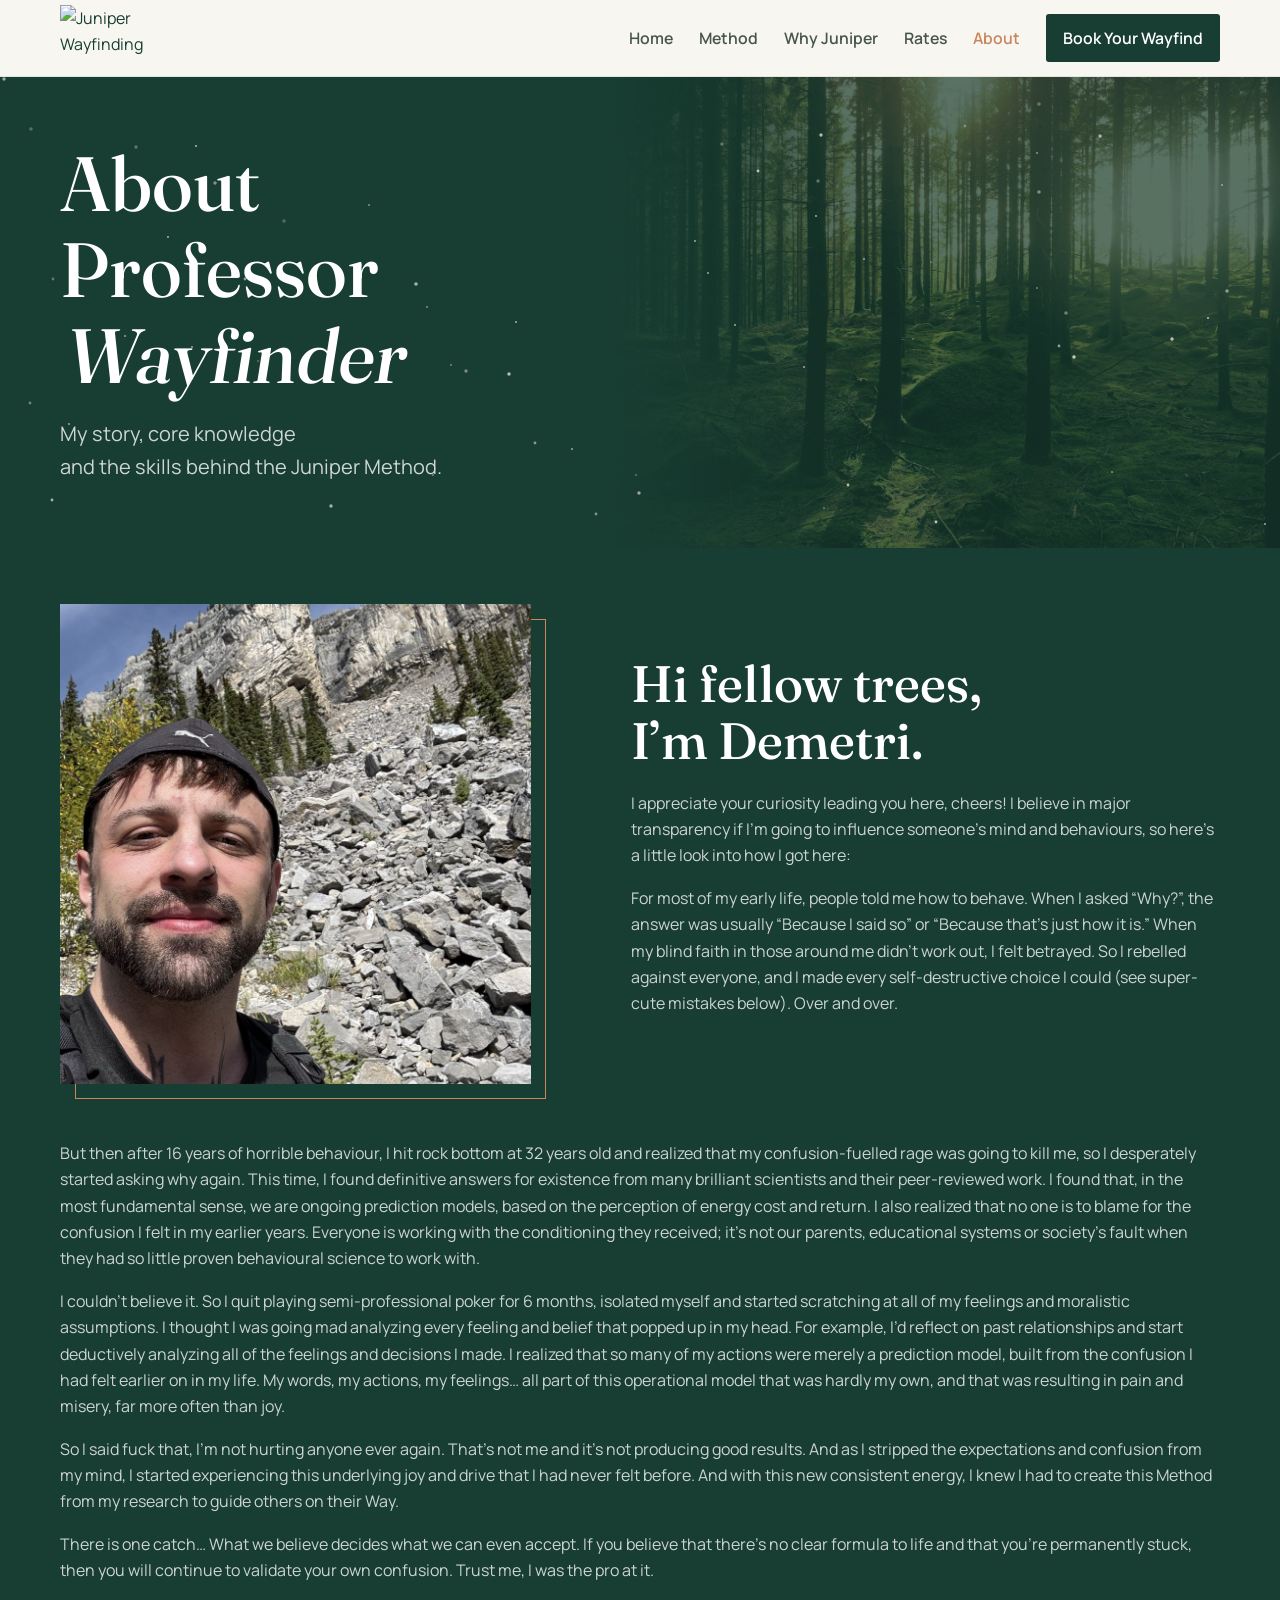
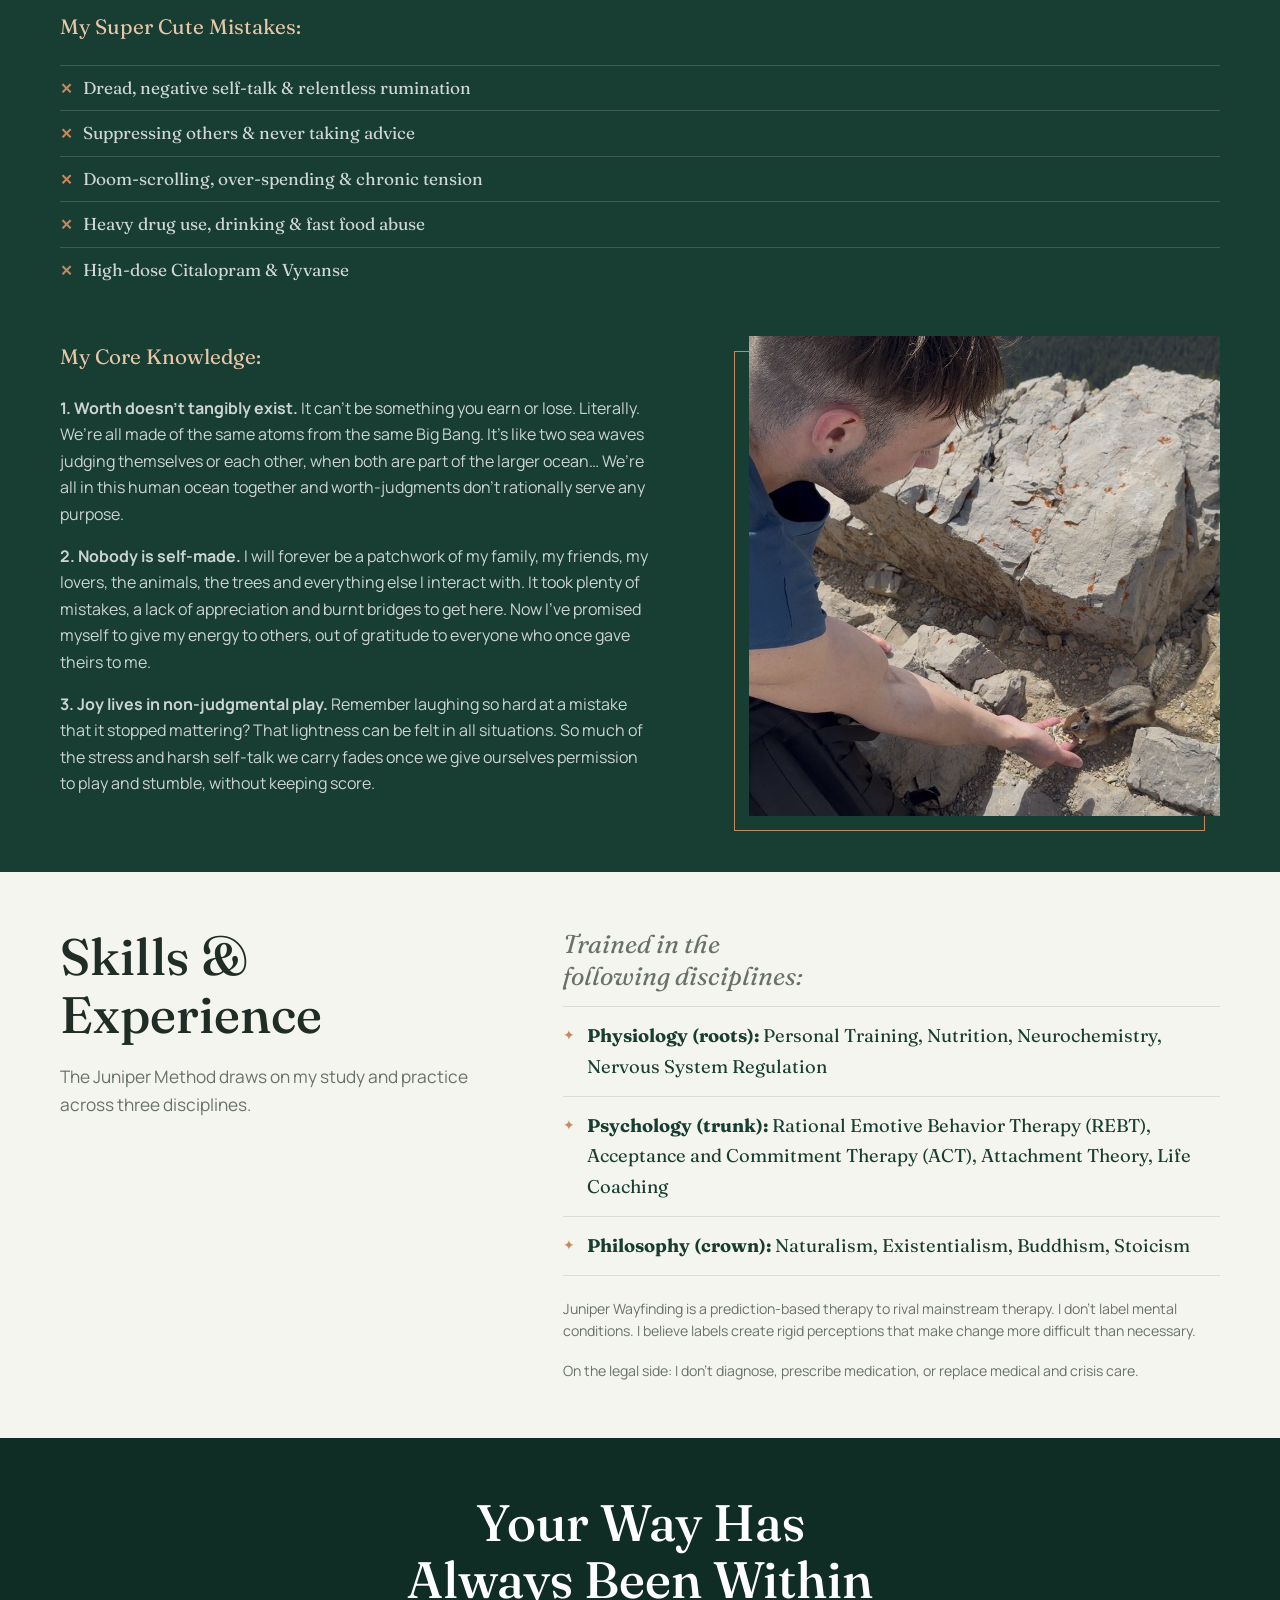
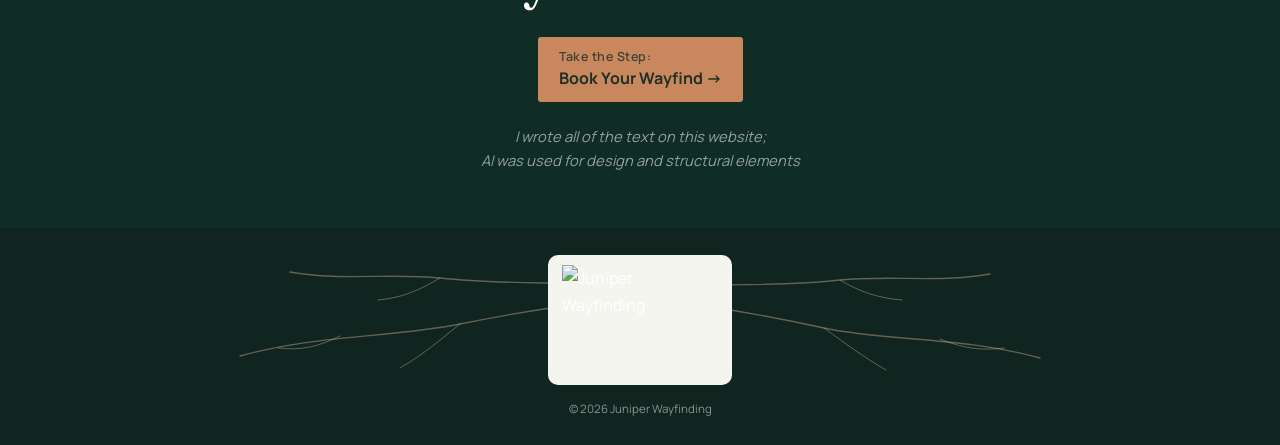
==== commit 50151d4c: "Map and formula page with view toggle, new Method and home copy, Professor Wayfinder naming Co-Autho" ====
--- a/about.html
+++ b/about.html
@@ -2,10 +2,10 @@
 <html lang="en">
 <head>
 	<meta charset="utf-8"><meta name="viewport" content="width=device-width, initial-scale=1"><meta name="theme-color" content="#183d32">
-	<meta name="description" content="Demetri Steadfast, the Wayfinder behind Juniper Wayfinding: his story, core knowledge and training across physiology, psychology and philosophy, including REBT, ACT, personal training, nutrition and neurochemistry.">
-	<title>About the Wayfinder | Juniper Wayfinding</title>
+	<meta name="description" content="Demetri Steadfast, aka Professor Wayfinder, runs Juniper Wayfinding. His story, core knowledge and training across physiology, psychology and philosophy, including REBT, ACT, personal training, nutrition and neurochemistry.">
+	<title>About Professor Wayfinder | Juniper Wayfinding</title>
 	<link rel="icon" href="favicon.svg" type="image/svg+xml"><link rel="icon" href="favicon-32.png" sizes="32x32" type="image/png"><link rel="apple-touch-icon" href="apple-touch-icon.png">
-	<meta property="og:type" content="website"><meta property="og:site_name" content="Juniper Wayfinding"><meta property="og:title" content="About the Wayfinder | Juniper Wayfinding"><meta property="og:description" content="Demetri Steadfast, the Wayfinder behind Juniper Wayfinding: his story, core knowledge and training across physiology, psychology and philosophy, including REBT, ACT, personal training, nutrition and neurochemistry."><meta property="og:url" content="https://juniperwayfinding.ca/about"><meta property="og:image" content="https://juniperwayfinding.ca/og-image.png"><meta property="og:image:width" content="1200"><meta property="og:image:height" content="630"><meta property="og:image:alt" content="Juniper Wayfinding logo"><meta name="twitter:card" content="summary_large_image">
+	<meta property="og:type" content="website"><meta property="og:site_name" content="Juniper Wayfinding"><meta property="og:title" content="About Professor Wayfinder | Juniper Wayfinding"><meta property="og:description" content="Demetri Steadfast, aka Professor Wayfinder, runs Juniper Wayfinding. His story, core knowledge and training across physiology, psychology and philosophy, including REBT, ACT, personal training, nutrition and neurochemistry."><meta property="og:url" content="https://juniperwayfinding.ca/about"><meta property="og:image" content="https://juniperwayfinding.ca/og-image.png"><meta property="og:image:width" content="1200"><meta property="og:image:height" content="630"><meta property="og:image:alt" content="Juniper Wayfinding logo"><meta name="twitter:card" content="summary_large_image">
 	<link rel="preconnect" href="https://fonts.googleapis.com"><link rel="preconnect" href="https://fonts.gstatic.com" crossorigin>
 	<link href="https://fonts.googleapis.com/css2?family=Fraunces:ital,opsz,wght@0,9..144,400;0,9..144,500;0,9..144,600;1,9..144,400;1,9..144,500&family=Manrope:wght@400;500;600;700&display=swap" rel="stylesheet"><link rel="stylesheet" href="site.css">
 </head>
@@ -16,7 +16,7 @@
 		<div class="nav-links" id="site-links"><a href="index.html">Home</a><a href="method.html">Method</a><a href="why-juniper.html">Why Juniper</a><a href="rates.html">Rates</a><a href="about.html" aria-current="page">About</a><a class="nav-book" href="booking.html">Book Your Wayfind</a></div>
 	</nav></header>
 	<main>
-		<section class="page-hero"><img class="page-hero-image" src="hero-about.jpg" alt="" fetchpriority="high"><div class="starfield" aria-hidden="true"><svg viewBox="0 0 2200 2200"><g class="sf-stars"><circle cx="995" cy="1231" r="1.4" opacity="0.53"/><circle cx="418" cy="1769" r="1.4" opacity="0.61"/><circle cx="207" cy="667" r="0.9" opacity="0.57"/><circle cx="1396" cy="1310" r="1.4" opacity="0.78"/><circle cx="1354" cy="346" r="0.9" opacity="0.72" class="tw" style="animation-delay:-0.2s"/><circle cx="1935" cy="1319" r="1.4" opacity="0.46"/><circle cx="430" cy="514" r="1.1" opacity="0.55"/><circle cx="1006" cy="612" r="1.7" opacity="0.8"/><circle cx="1557" cy="694" r="1.1" opacity="0.56" class="tw" style="animation-delay:-3.4s"/><circle cx="237" cy="237" r="1.1" opacity="0.49"/><circle cx="1864" cy="1" r="1.1" opacity="0.76" class="tw" style="animation-delay:-2.3s"/><circle cx="1560" cy="924" r="1.7" opacity="0.61"/><circle cx="594" cy="192" r="1.1" opacity="0.31"/><circle cx="2030" cy="296" r="0.9" opacity="0.31"/><circle cx="1071" cy="1501" r="1.1" opacity="0.52"/><circle cx="1610" cy="288" r="1.4" opacity="0.36"/><circle cx="468" cy="594" r="1.7" opacity="0.45"/><circle cx="464" cy="867" r="1.7" opacity="0.62" class="tw" style="animation-delay:-5.9s"/><circle cx="469" cy="568" r="1.7" opacity="0.46"/><circle cx="161" cy="198" r="1.7" opacity="0.62" class="tw" style="animation-delay:-2.2s"/><circle cx="1369" cy="280" r="1.7" opacity="0.54"/><circle cx="1906" cy="402" r="1.1" opacity="0.46"/><circle cx="1343" cy="1596" r="1.1" opacity="0.67"/><circle cx="432" cy="2090" r="1.4" opacity="0.6"/><circle cx="228" cy="85" r="1.1" opacity="0.42"/><circle cx="565" cy="1812" r="1.7" opacity="0.55"/><circle cx="2044" cy="2150" r="1.1" opacity="0.41"/><circle cx="1875" cy="1351" r="1.1" opacity="0.41"/><circle cx="1648" cy="152" r="1.4" opacity="0.52" class="tw" style="animation-delay:-1.1s"/><circle cx="811" cy="1259" r="1.1" opacity="0.35" class="tw" style="animation-delay:-2.7s"/><circle cx="728" cy="1612" r="1.7" opacity="0.59" class="tw" style="animation-delay:-0.2s"/><circle cx="39" cy="2002" r="1.1" opacity="0.78" class="tw" style="animation-delay:-3.8s"/><circle cx="1061" cy="1607" r="1.1" opacity="0.37" class="tw" style="animation-delay:-2.7s"/><circle cx="809" cy="98" r="1.1" opacity="0.7"/><circle cx="774" cy="1507" r="0.9" opacity="0.74"/><circle cx="1739" cy="1900" r="1.7" opacity="0.31"/><circle cx="834" cy="27" r="0.9" opacity="0.34"/><circle cx="2185" cy="1936" r="1.1" opacity="0.49"/><circle cx="1278" cy="969" r="1.7" opacity="0.34"/><circle cx="66" cy="1323" r="1.4" opacity="0.31"/><circle cx="248" cy="1716" r="1.4" opacity="0.43" class="tw" style="animation-delay:-1.8s"/><circle cx="1492" cy="446" r="1.1" opacity="0.68"/><circle cx="2047" cy="1096" r="1.1" opacity="0.46"/><circle cx="437" cy="948" r="1.1" opacity="0.74"/><circle cx="1283" cy="696" r="1.1" opacity="0.37"/><circle cx="1970" cy="89" r="0.9" opacity="0.78"/><circle cx="372" cy="991" r="1.1" opacity="0.76"/><circle cx="842" cy="1144" r="1.1" opacity="0.66"/><circle cx="1375" cy="705" r="0.9" opacity="0.44"/><circle cx="1492" cy="618" r="1.1" opacity="0.45"/><circle cx="42" cy="299" r="1.4" opacity="0.39"/><circle cx="586" cy="1714" r="0.9" opacity="0.79" class="tw" style="animation-delay:-0.7s"/><circle cx="1178" cy="1408" r="1.1" opacity="0.78"/><circle cx="439" cy="1045" r="1.1" opacity="0.66"/><circle cx="1177" cy="80" r="1.1" opacity="0.44"/><circle cx="1534" cy="1145" r="1.7" opacity="0.8"/><circle cx="1867" cy="1540" r="1.1" opacity="0.34"/><circle cx="1589" cy="286" r="1.4" opacity="0.4"/><circle cx="15" cy="1210" r="1.7" opacity="0.7"/><circle cx="1020" cy="1433" r="1.1" opacity="0.35"/><circle cx="1756" cy="2033" r="0.9" opacity="0.41"/><circle cx="2157" cy="2150" r="1.7" opacity="0.79"/><circle cx="576" cy="1580" r="0.9" opacity="0.47" class="tw" style="animation-delay:-2.6s"/><circle cx="1211" cy="1690" r="1.4" opacity="0.76"/><circle cx="1909" cy="944" r="0.9" opacity="0.39"/><circle cx="1733" cy="309" r="1.1" opacity="0.8"/><circle cx="1140" cy="1491" r="1.4" opacity="0.77"/><circle cx="2088" cy="189" r="1.1" opacity="0.52"/><circle cx="1829" cy="1235" r="1.1" opacity="0.56"/><circle cx="1232" cy="686" r="1.4" opacity="0.78"/><circle cx="1341" cy="670" r="1.1" opacity="0.78"/><circle cx="1261" cy="442" r="1.7" opacity="0.36" class="tw" style="animation-delay:-2.3s"/><circle cx="1184" cy="97" r="1.4" opacity="0.57"/><circle cx="268" cy="205" r="1.1" opacity="0.33"/><circle cx="910" cy="2105" r="1.4" opacity="0.43"/><circle cx="279" cy="954" r="1.4" opacity="0.56" class="tw" style="animation-delay:-2.5s"/><circle cx="65" cy="572" r="0.9" opacity="0.32"/><circle cx="26" cy="625" r="1.1" opacity="0.42"/><circle cx="1099" cy="1281" r="1.7" opacity="0.61"/><circle cx="1543" cy="1933" r="0.9" opacity="0.49"/><circle cx="1165" cy="351" r="1.1" opacity="0.73"/><circle cx="480" cy="476" r="1.7" opacity="0.61"/><circle cx="512" cy="1630" r="1.1" opacity="0.75"/><circle cx="693" cy="2030" r="1.1" opacity="0.69"/><circle cx="213" cy="1956" r="1.1" opacity="0.66"/><circle cx="213" cy="1831" r="1.4" opacity="0.57"/><circle cx="441" cy="1382" r="0.9" opacity="0.35"/><circle cx="787" cy="1806" r="1.1" opacity="0.36"/><circle cx="1668" cy="1106" r="1.1" opacity="0.7"/><circle cx="53" cy="1676" r="1.7" opacity="0.56"/><circle cx="322" cy="406" r="1.1" opacity="0.39"/><circle cx="623" cy="1480" r="1.7" opacity="0.33"/><circle cx="1017" cy="1682" r="1.1" opacity="0.5"/><circle cx="780" cy="462" r="1.1" opacity="0.31"/><circle cx="1857" cy="399" r="1.4" opacity="0.48"/><circle cx="2028" cy="1331" r="0.9" opacity="0.56" class="tw" style="animation-delay:-5.4s"/><circle cx="1764" cy="1550" r="1.4" opacity="0.58"/><circle cx="1286" cy="750" r="1.1" opacity="0.44" class="tw" style="animation-delay:-4.5s"/><circle cx="352" cy="2054" r="1.1" opacity="0.75"/><circle cx="1529" cy="1688" r="1.1" opacity="0.5"/><circle cx="155" cy="752" r="1.4" opacity="0.35"/><circle cx="2179" cy="1986" r="0.9" opacity="0.42"/><circle cx="1465" cy="743" r="1.4" opacity="0.58"/><circle cx="857" cy="2200" r="1.1" opacity="0.65"/><circle cx="2156" cy="50" r="1.7" opacity="0.35"/><circle cx="976" cy="1110" r="1.1" opacity="0.62" class="tw" style="animation-delay:-1.6s"/><circle cx="607" cy="750" r="1.7" opacity="0.55"/><circle cx="1250" cy="2189" r="1.4" opacity="0.7" class="tw" style="animation-delay:-3.6s"/><circle cx="1670" cy="99" r="1.1" opacity="0.49"/><circle cx="1882" cy="1192" r="1.7" opacity="0.33"/><circle cx="926" cy="1159" r="1.7" opacity="0.46"/><circle cx="1063" cy="593" r="1.1" opacity="0.63"/><circle cx="59" cy="1699" r="1.7" opacity="0.32"/><circle cx="1660" cy="858" r="1.1" opacity="0.67" class="tw" style="animation-delay:-5.9s"/><circle cx="2078" cy="162" r="1.1" opacity="0.51"/><circle cx="2141" cy="536" r="1.7" opacity="0.35"/><circle cx="2001" cy="318" r="1.1" opacity="0.6" class="tw" style="animation-delay:-3.7s"/><circle cx="1003" cy="448" r="0.9" opacity="0.48"/><circle cx="799" cy="308" r="1.4" opacity="0.53"/><circle cx="1281" cy="923" r="1.7" opacity="0.71" class="tw" style="animation-delay:-1.7s"/><circle cx="284" cy="1058" r="1.7" opacity="0.75"/><circle cx="1375" cy="790" r="1.1" opacity="0.6"/><circle cx="1538" cy="418" r="1.1" opacity="0.68"/><circle cx="548" cy="2155" r="1.1" opacity="0.74" class="tw" style="animation-delay:-0.4s"/><circle cx="596" cy="935" r="1.7" opacity="0.32"/><circle cx="612" cy="1663" r="1.1" opacity="0.58"/><circle cx="821" cy="1053" r="1.1" opacity="0.47"/><circle cx="293" cy="1913" r="0.9" opacity="0.52"/><circle cx="1844" cy="1692" r="1.4" opacity="0.51"/><circle cx="1782" cy="812" r="1.7" opacity="0.46"/><circle cx="1641" cy="2026" r="1.4" opacity="0.63"/><circle cx="1016" cy="713" r="1.7" opacity="0.34"/><circle cx="1067" cy="1508" r="1.1" opacity="0.71" class="tw" style="animation-delay:-1.9s"/><circle cx="2004" cy="1328" r="1.1" opacity="0.55"/><circle cx="721" cy="1940" r="1.1" opacity="0.48"/><circle cx="806" cy="258" r="1.4" opacity="0.58"/><circle cx="2068" cy="2009" r="1.4" opacity="0.57"/><circle cx="1008" cy="487" r="1.7" opacity="0.42"/><circle cx="804" cy="799" r="1.4" opacity="0.59"/><circle cx="1625" cy="810" r="1.4" opacity="0.57"/><circle cx="1238" cy="389" r="1.4" opacity="0.74"/><circle cx="49" cy="1134" r="1.7" opacity="0.38"/><circle cx="49" cy="1852" r="1.4" opacity="0.33"/><circle cx="1734" cy="185" r="0.9" opacity="0.44" class="tw" style="animation-delay:-1.9s"/><circle cx="57" cy="1438" r="0.9" opacity="0.67"/><circle cx="540" cy="485" r="1.7" opacity="0.47"/><circle cx="771" cy="1776" r="1.1" opacity="0.64"/><circle cx="1182" cy="1586" r="1.7" opacity="0.76"/><circle cx="1818" cy="1467" r="0.9" opacity="0.7"/><circle cx="1955" cy="2107" r="0.9" opacity="0.56"/><circle cx="1765" cy="928" r="1.4" opacity="0.76"/><circle cx="357" cy="1397" r="1.1" opacity="0.46"/><circle cx="1164" cy="603" r="0.9" opacity="0.54"/><circle cx="668" cy="342" r="1.1" opacity="0.76"/><circle cx="38" cy="1058" r="0.9" opacity="0.46"/><circle cx="791" cy="1294" r="1.7" opacity="0.66"/><circle cx="493" cy="407" r="1.1" opacity="0.5"/><circle cx="2062" cy="1379" r="1.7" opacity="0.54"/><circle cx="1952" cy="2011" r="1.1" opacity="0.63"/><circle cx="203" cy="1898" r="1.4" opacity="0.32"/><circle cx="1763" cy="847" r="1.7" opacity="0.7"/><circle cx="1733" cy="127" r="1.1" opacity="0.75"/><circle cx="1992" cy="990" r="1.1" opacity="0.66"/><circle cx="346" cy="345" r="1.1" opacity="0.37"/><circle cx="1782" cy="288" r="1.7" opacity="0.43"/><circle cx="331" cy="1695" r="0.9" opacity="0.4"/><circle cx="328" cy="283" r="1.1" opacity="0.43"/><circle cx="214" cy="1056" r="1.4" opacity="0.34"/><circle cx="1195" cy="1113" r="0.9" opacity="0.69"/><circle cx="2017" cy="200" r="1.4" opacity="0.4"/><circle cx="1156" cy="347" r="1.1" opacity="0.46"/><circle cx="1224" cy="2194" r="0.9" opacity="0.48"/><circle cx="233" cy="867" r="1.4" opacity="0.67"/><circle cx="268" cy="980" r="1.4" opacity="0.66"/><circle cx="646" cy="249" r="0.9" opacity="0.73"/><circle cx="1582" cy="1983" r="1.1" opacity="0.45"/><circle cx="1187" cy="656" r="1.1" opacity="0.68"/><circle cx="191" cy="415" r="1.4" opacity="0.67"/><circle cx="2079" cy="1238" r="1.1" opacity="0.52"/><circle cx="224" cy="1368" r="1.1" opacity="0.64"/><circle cx="396" cy="885" r="1.4" opacity="0.6" class="tw" style="animation-delay:-1.4s"/><circle cx="346" cy="273" r="1.4" opacity="0.69"/><circle cx="1811" cy="2039" r="1.1" opacity="0.62"/><circle cx="1806" cy="849" r="1.1" opacity="0.76"/><circle cx="1599" cy="1349" r="1.1" opacity="0.79"/><circle cx="1453" cy="1339" r="0.9" opacity="0.43"/><circle cx="675" cy="971" r="1.7" opacity="0.49"/><circle cx="1735" cy="1815" r="1.7" opacity="0.66"/><circle cx="1185" cy="657" r="1.1" opacity="0.48"/><circle cx="312" cy="1570" r="1.7" opacity="0.8"/><circle cx="2059" cy="1248" r="0.9" opacity="0.61"/><circle cx="183" cy="538" r="1.7" opacity="0.51"/><circle cx="202" cy="1920" r="1.1" opacity="0.53" class="tw" style="animation-delay:-5.8s"/><circle cx="298" cy="1989" r="1.7" opacity="0.57" class="tw" style="animation-delay:-5.5s"/><circle cx="371" cy="1641" r="1.1" opacity="0.6" class="tw" style="animation-delay:-4.9s"/><circle cx="635" cy="1973" r="1.1" opacity="0.68"/><circle cx="365" cy="1315" r="0.9" opacity="0.53"/><circle cx="1722" cy="2046" r="1.1" opacity="0.45"/><circle cx="1623" cy="840" r="1.7" opacity="0.62"/><circle cx="349" cy="906" r="0.9" opacity="0.37"/><circle cx="1253" cy="382" r="1.7" opacity="0.37"/><circle cx="2050" cy="118" r="0.9" opacity="0.66"/><circle cx="887" cy="1095" r="0.9" opacity="0.53"/><circle cx="1372" cy="1516" r="1.4" opacity="0.68"/><circle cx="2188" cy="1844" r="1.4" opacity="0.71" class="tw" style="animation-delay:-0.7s"/><circle cx="2066" cy="727" r="1.7" opacity="0.52"/><circle cx="706" cy="120" r="1.7" opacity="0.75"/><circle cx="1315" cy="1654" r="1.1" opacity="0.74"/><circle cx="538" cy="1858" r="1.1" opacity="0.55"/><circle cx="114" cy="1529" r="1.7" opacity="0.75"/><circle cx="1445" cy="2069" r="0.9" opacity="0.8"/><circle cx="1917" cy="811" r="1.7" opacity="0.51"/><circle cx="488" cy="1643" r="1.7" opacity="0.36" class="tw" style="animation-delay:-3.1s"/><circle cx="286" cy="1941" r="1.7" opacity="0.78" class="tw" style="animation-delay:-1.5s"/><circle cx="658" cy="714" r="0.9" opacity="0.52"/><circle cx="1167" cy="311" r="1.7" opacity="0.42"/><circle cx="1001" cy="690" r="1.1" opacity="0.55"/><circle cx="2150" cy="1040" r="1.1" opacity="0.4"/><circle cx="1524" cy="130" r="1.1" opacity="0.72"/><circle cx="1039" cy="378" r="1.7" opacity="0.4"/><circle cx="421" cy="1936" r="0.9" opacity="0.63"/><circle cx="1799" cy="2115" r="1.1" opacity="0.73"/><circle cx="297" cy="1531" r="1.4" opacity="0.51"/><circle cx="1895" cy="265" r="1.1" opacity="0.43"/><circle cx="1103" cy="650" r="1.1" opacity="0.49"/><circle cx="1946" cy="1298" r="1.1" opacity="0.79"/><circle cx="397" cy="497" r="1.1" opacity="0.62" class="tw" style="animation-delay:-5.9s"/><circle cx="969" cy="1162" r="1.7" opacity="0.75" class="tw" style="animation-delay:-3.5s"/><circle cx="1182" cy="932" r="1.7" opacity="0.34"/><circle cx="1662" cy="541" r="1.1" opacity="0.67" class="tw" style="animation-delay:-4.7s"/><circle cx="332" cy="1975" r="1.7" opacity="0.53"/><circle cx="846" cy="2044" r="1.4" opacity="0.33" class="tw" style="animation-delay:-4.7s"/><circle cx="2001" cy="706" r="1.4" opacity="0.69"/><circle cx="1112" cy="1860" r="1.7" opacity="0.67"/><circle cx="1307" cy="1697" r="0.9" opacity="0.6"/><circle cx="969" cy="1701" r="1.1" opacity="0.43"/><circle cx="1876" cy="1327" r="1.1" opacity="0.32"/><circle cx="1572" cy="1260" r="1.1" opacity="0.46"/><circle cx="1339" cy="1774" r="1.7" opacity="0.52"/><circle cx="1757" cy="160" r="1.1" opacity="0.58"/><circle cx="1742" cy="524" r="1.1" opacity="0.33"/><circle cx="1530" cy="1803" r="1.7" opacity="0.69"/><circle cx="1096" cy="1430" r="1.7" opacity="0.39"/><circle cx="352" cy="1519" r="1.7" opacity="0.69" class="tw" style="animation-delay:-2.5s"/><circle cx="802" cy="476" r="0.9" opacity="0.36"/><circle cx="1322" cy="296" r="1.4" opacity="0.56"/><circle cx="7" cy="902" r="1.7" opacity="0.37"/><circle cx="656" cy="934" r="0.9" opacity="0.79"/><circle cx="1577" cy="2147" r="1.7" opacity="0.41"/><circle cx="1214" cy="532" r="1.4" opacity="0.34"/><circle cx="679" cy="2082" r="1.7" opacity="0.41"/><circle cx="1288" cy="2188" r="1.1" opacity="0.58"/><circle cx="1946" cy="2033" r="1.1" opacity="0.53"/><circle cx="1855" cy="838" r="0.9" opacity="0.41"/><circle cx="404" cy="1209" r="1.1" opacity="0.54"/><circle cx="1307" cy="1671" r="1.4" opacity="0.52"/><circle cx="1494" cy="1898" r="1.1" opacity="0.57"/><circle cx="104" cy="608" r="1.1" opacity="0.61"/><circle cx="1632" cy="1127" r="1.7" opacity="0.76"/><circle cx="591" cy="794" r="1.1" opacity="0.66"/><circle cx="712" cy="332" r="1.8" opacity="0.27"/><circle cx="207" cy="1282" r="1.4" opacity="0.36" class="tw" style="animation-delay:-2.5s"/><circle cx="529" cy="1212" r="0.9" opacity="0.66" class="tw" style="animation-delay:-1.3s"/><circle cx="1380" cy="2085" r="1.4" opacity="0.54" class="tw" style="animation-delay:-1.3s"/><circle cx="1225" cy="293" r="1.1" opacity="0.32" class="tw" style="animation-delay:-1.9s"/><circle cx="1795" cy="398" r="1.4" opacity="0.54"/><circle cx="214" cy="1567" r="1.4" opacity="0.28"/><circle cx="1497" cy="941" r="1.1" opacity="0.48"/><circle cx="795" cy="547" r="0.9" opacity="0.6"/><circle cx="1264" cy="1155" r="1.1" opacity="0.61"/><circle cx="2156" cy="260" r="1.1" opacity="0.33"/><circle cx="2053" cy="928" r="1.8" opacity="0.29"/><circle cx="1736" cy="1800" r="1.1" opacity="0.6"/><circle cx="1276" cy="1004" r="0.9" opacity="0.72"/><circle cx="1461" cy="133" r="1.8" opacity="0.4"/><circle cx="1499" cy="980" r="1.8" opacity="0.44"/><circle cx="50" cy="1016" r="0.9" opacity="0.56"/><circle cx="480" cy="632" r="1.8" opacity="0.37"/><circle cx="1917" cy="177" r="1.1" opacity="0.45"/><circle cx="301" cy="947" r="1.4" opacity="0.39"/><circle cx="789" cy="1945" r="0.9" opacity="0.33" class="tw" style="animation-delay:-1.4s"/><circle cx="513" cy="1067" r="1.4" opacity="0.34"/><circle cx="320" cy="1176" r="1.4" opacity="0.53"/><circle cx="1519" cy="1134" r="1.4" opacity="0.58"/><circle cx="1005" cy="1916" r="1.8" opacity="0.65"/><circle cx="878" cy="228" r="1.8" opacity="0.45"/><circle cx="2166" cy="969" r="0.9" opacity="0.42" class="tw" style="animation-delay:-0.0s"/><circle cx="333" cy="223" r="1.1" opacity="0.56" class="tw" style="animation-delay:-1.2s"/><circle cx="828" cy="1396" r="1.1" opacity="0.55"/><circle cx="254" cy="1074" r="1.1" opacity="0.49"/><circle cx="317" cy="1649" r="1.8" opacity="0.38"/><circle cx="355" cy="51" r="1.4" opacity="0.43"/><circle cx="2011" cy="1668" r="1.1" opacity="0.74"/><circle cx="1532" cy="574" r="1.1" opacity="0.7"/><circle cx="490" cy="1191" r="1.4" opacity="0.41"/><circle cx="1785" cy="2167" r="0.9" opacity="0.65"/><circle cx="1628" cy="499" r="1.4" opacity="0.5"/><circle cx="2177" cy="1738" r="1.1" opacity="0.38"/><circle cx="2104" cy="984" r="1.8" opacity="0.74"/><circle cx="802" cy="485" r="0.9" opacity="0.49"/><circle cx="1062" cy="2168" r="1.4" opacity="0.67"/><circle cx="1437" cy="1759" r="0.9" opacity="0.67" class="tw" style="animation-delay:-2.3s"/><circle cx="1565" cy="439" r="0.9" opacity="0.47"/><circle cx="191" cy="2082" r="1.8" opacity="0.45"/><circle cx="2083" cy="1595" r="0.9" opacity="0.75" class="tw" style="animation-delay:-3.5s"/><circle cx="1024" cy="1443" r="1.4" opacity="0.66"/><circle cx="1446" cy="771" r="1.4" opacity="0.52" class="tw" style="animation-delay:-4.8s"/><circle cx="1598" cy="226" r="1.8" opacity="0.72"/><circle cx="1918" cy="1818" r="0.9" opacity="0.26"/><circle cx="1103" cy="1680" r="1.1" opacity="0.38"/><circle cx="288" cy="2002" r="1.1" opacity="0.7"/><circle cx="1793" cy="1137" r="1.4" opacity="0.32" class="tw" style="animation-delay:-3.1s"/><circle cx="1920" cy="1708" r="1.4" opacity="0.25"/><circle cx="379" cy="1042" r="1.8" opacity="0.31" class="tw" style="animation-delay:-4.1s"/><circle cx="1168" cy="1061" r="0.9" opacity="0.69" class="tw" style="animation-delay:-1.1s"/><circle cx="93" cy="215" r="1.1" opacity="0.53"/><circle cx="2007" cy="975" r="1.4" opacity="0.74"/><circle cx="439" cy="610" r="1.4" opacity="0.52"/><circle cx="2071" cy="1538" r="1.1" opacity="0.71"/><circle cx="446" cy="985" r="1.1" opacity="0.31"/><circle cx="160" cy="529" r="0.9" opacity="0.36"/><circle cx="269" cy="1709" r="1.8" opacity="0.57"/><circle cx="557" cy="302" r="1.1" opacity="0.36"/><circle cx="876" cy="1072" r="1.8" opacity="0.67" class="tw" style="animation-delay:-2.6s"/><circle cx="1134" cy="746" r="0.9" opacity="0.43" class="tw" style="animation-delay:-2.2s"/><circle cx="744" cy="1009" r="1.8" opacity="0.26"/><circle cx="1373" cy="1127" r="0.9" opacity="0.31"/><circle cx="503" cy="1928" r="0.9" opacity="0.38" class="tw" style="animation-delay:-4.7s"/><circle cx="595" cy="285" r="1.1" opacity="0.67"/><circle cx="2081" cy="893" r="1.4" opacity="0.71"/><circle cx="1541" cy="197" r="0.9" opacity="0.65"/><circle cx="1970" cy="592" r="0.9" opacity="0.57"/><circle cx="184" cy="1884" r="0.9" opacity="0.38" class="tw" style="animation-delay:-0.1s"/><circle cx="2187" cy="919" r="1.1" opacity="0.56" class="tw" style="animation-delay:-4.3s"/><circle cx="2064" cy="2132" r="1.1" opacity="0.28"/><circle cx="686" cy="671" r="0.9" opacity="0.39"/><circle cx="391" cy="763" r="0.9" opacity="0.75" class="tw" style="animation-delay:-0.1s"/><circle cx="1112" cy="2152" r="1.4" opacity="0.49"/><circle cx="234" cy="1802" r="1.1" opacity="0.58"/><circle cx="1955" cy="2135" r="1.1" opacity="0.59"/><circle cx="754" cy="1831" r="1.8" opacity="0.61" class="tw" style="animation-delay:-5.9s"/><circle cx="2160" cy="1841" r="0.9" opacity="0.29"/><circle cx="562" cy="359" r="0.9" opacity="0.58"/><circle cx="1113" cy="2136" r="1.4" opacity="0.37"/><circle cx="1011" cy="347" r="1.1" opacity="0.25"/><circle cx="724" cy="2167" r="1.1" opacity="0.37"/><circle cx="681" cy="784" r="0.9" opacity="0.42" class="tw" style="animation-delay:-1.7s"/><circle cx="1443" cy="546" r="0.9" opacity="0.3"/><circle cx="317" cy="1291" r="1.1" opacity="0.26"/><circle cx="512" cy="1288" r="1.4" opacity="0.68" class="tw" style="animation-delay:-5.4s"/><circle cx="1725" cy="1312" r="1.1" opacity="0.61"/><circle cx="625" cy="1361" r="0.9" opacity="0.27"/><circle cx="1962" cy="1380" r="1.8" opacity="0.6"/><circle cx="2002" cy="1656" r="1.4" opacity="0.67"/><circle cx="1818" cy="1285" r="1.8" opacity="0.59"/><circle cx="506" cy="69" r="0.9" opacity="0.57"/><circle cx="829" cy="993" r="0.9" opacity="0.56"/><circle cx="1497" cy="1076" r="0.9" opacity="0.48" class="tw" style="animation-delay:-5.6s"/><circle cx="1975" cy="202" r="1.4" opacity="0.28"/><circle cx="555" cy="164" r="1.1" opacity="0.37"/><circle cx="508" cy="1430" r="1.1" opacity="0.5"/><circle cx="1054" cy="1504" r="0.9" opacity="0.56"/><circle cx="170" cy="324" r="1.1" opacity="0.58"/><circle cx="1367" cy="294" r="1.1" opacity="0.28"/><circle cx="1478" cy="1523" r="1.8" opacity="0.49"/><circle cx="628" cy="1025" r="0.9" opacity="0.75"/><circle cx="686" cy="189" r="1.1" opacity="0.26"/><circle cx="1804" cy="2130" r="1.1" opacity="0.75"/><circle cx="2016" cy="2047" r="0.9" opacity="0.54" class="tw" style="animation-delay:-3.1s"/><circle cx="2096" cy="292" r="1.8" opacity="0.5"/><circle cx="1547" cy="509" r="1.1" opacity="0.45" class="tw" style="animation-delay:-5.7s"/><circle cx="1499" cy="892" r="1.8" opacity="0.32"/><circle cx="695" cy="1849" r="0.9" opacity="0.41"/><circle cx="876" cy="2068" r="0.9" opacity="0.61"/><circle cx="638" cy="819" r="1.1" opacity="0.45"/><circle cx="168" cy="2036" r="1.1" opacity="0.68"/><circle cx="114" cy="1456" r="1.8" opacity="0.72"/><circle cx="585" cy="1124" r="0.9" opacity="0.64"/><circle cx="941" cy="64" r="1.8" opacity="0.45"/><circle cx="1219" cy="448" r="0.9" opacity="0.27"/><circle cx="992" cy="1656" r="1.8" opacity="0.68"/><circle cx="2006" cy="1210" r="0.9" opacity="0.49"/><circle cx="655" cy="1626" r="1.8" opacity="0.38"/><circle cx="662" cy="1226" r="1.1" opacity="0.31"/><circle cx="165" cy="1101" r="1.1" opacity="0.53"/><circle cx="732" cy="1670" r="1.1" opacity="0.32"/><circle cx="200" cy="752" r="0.9" opacity="0.41"/><circle cx="1781" cy="445" r="0.9" opacity="0.62"/><circle cx="911" cy="1153" r="1.1" opacity="0.39"/><circle cx="1096" cy="1263" r="1.1" opacity="0.31"/><circle cx="1385" cy="1898" r="0.9" opacity="0.3"/><circle cx="846" cy="1421" r="1.1" opacity="0.73"/><circle cx="1920" cy="48" r="0.9" opacity="0.46"/><circle cx="1769" cy="2130" r="1.1" opacity="0.25"/><circle cx="2039" cy="1816" r="1.1" opacity="0.74"/><circle cx="240" cy="340" r="1.4" opacity="0.74" class="tw" style="animation-delay:-5.0s"/><circle cx="1542" cy="1862" r="1.1" opacity="0.29"/><circle cx="3" cy="276" r="1.4" opacity="0.71"/><circle cx="668" cy="282" r="1.1" opacity="0.51"/><circle cx="1680" cy="219" r="1.1" opacity="0.51"/><circle cx="854" cy="492" r="1.4" opacity="0.25"/><circle cx="2192" cy="613" r="1.1" opacity="0.57"/><circle cx="1046" cy="516" r="0.9" opacity="0.26"/><circle cx="1429" cy="122" r="0.9" opacity="0.5"/><circle cx="924" cy="566" r="1.8" opacity="0.46"/><circle cx="1084" cy="1531" r="1.8" opacity="0.46"/><circle cx="436" cy="1754" r="1.8" opacity="0.67" class="tw" style="animation-delay:-3.0s"/><circle cx="441" cy="1685" r="0.9" opacity="0.37"/><circle cx="1673" cy="649" r="1.4" opacity="0.5"/><circle cx="491" cy="917" r="1.8" opacity="0.28"/><circle cx="2028" cy="120" r="0.9" opacity="0.74" class="tw" style="animation-delay:-0.3s"/><circle cx="132" cy="865" r="1.8" opacity="0.69"/><circle cx="2195" cy="2050" r="1.1" opacity="0.35"/><circle cx="1155" cy="1029" r="1.1" opacity="0.58"/><circle cx="823" cy="730" r="0.9" opacity="0.3" class="tw" style="animation-delay:-0.5s"/><circle cx="924" cy="1947" r="1.4" opacity="0.73"/><circle cx="785" cy="1807" r="1.1" opacity="0.29"/><circle cx="431" cy="1191" r="1.1" opacity="0.35"/><circle cx="1973" cy="67" r="1.1" opacity="0.37"/><circle cx="890" cy="826" r="1.1" opacity="0.28"/><circle cx="565" cy="1644" r="1.4" opacity="0.42"/><circle cx="2107" cy="1357" r="1.1" opacity="0.62"/><circle cx="2033" cy="654" r="1.8" opacity="0.63"/><circle cx="1395" cy="2075" r="0.9" opacity="0.66" class="tw" style="animation-delay:-4.3s"/><circle cx="1025" cy="1708" r="1.1" opacity="0.71"/><circle cx="292" cy="1092" r="0.9" opacity="0.65"/><circle cx="1810" cy="1700" r="1.4" opacity="0.37"/><circle cx="1014" cy="1724" r="1.4" opacity="0.29"/><circle cx="1656" cy="544" r="0.9" opacity="0.57"/><circle cx="1198" cy="354" r="1.1" opacity="0.69"/><circle cx="583" cy="185" r="0.9" opacity="0.46"/><circle cx="2139" cy="381" r="0.9" opacity="0.46"/><circle cx="1483" cy="1646" r="1.8" opacity="0.63"/><circle cx="647" cy="615" r="1.1" opacity="0.44"/><circle cx="438" cy="544" r="0.9" opacity="0.37"/><circle cx="1997" cy="414" r="0.9" opacity="0.45"/><circle cx="1116" cy="509" r="0.9" opacity="0.58"/><circle cx="225" cy="1044" r="0.9" opacity="0.67"/><circle cx="89" cy="646" r="0.9" opacity="0.28"/><circle cx="1821" cy="427" r="0.9" opacity="0.44"/><circle cx="988" cy="572" r="1.8" opacity="0.72" class="tw" style="animation-delay:-3.6s"/><circle cx="1364" cy="479" r="1.1" opacity="0.42" class="tw" style="animation-delay:-6.0s"/><circle cx="84" cy="1611" r="0.9" opacity="0.66"/><circle cx="900" cy="818" r="1.4" opacity="0.41"/><circle cx="1750" cy="1206" r="0.9" opacity="0.45"/><circle cx="1461" cy="340" r="1.4" opacity="0.3" class="tw" style="animation-delay:-4.2s"/><circle cx="902" cy="623" r="1.1" opacity="0.46" class="tw" style="animation-delay:-4.5s"/><circle cx="1944" cy="911" r="0.9" opacity="0.68"/><circle cx="800" cy="434" r="1.8" opacity="0.45"/><circle cx="955" cy="344" r="0.9" opacity="0.66"/><circle cx="1942" cy="1014" r="0.9" opacity="0.31" class="tw" style="animation-delay:-0.9s"/><circle cx="1774" cy="873" r="1.4" opacity="0.56"/><circle cx="1110" cy="321" r="1.1" opacity="0.33" class="tw" style="animation-delay:-0.4s"/><circle cx="844" cy="1658" r="0.9" opacity="0.4"/><circle cx="96" cy="2008" r="1.1" opacity="0.28"/><circle cx="853" cy="1989" r="1.4" opacity="0.59"/><circle cx="1409" cy="1884" r="1.4" opacity="0.45"/><circle cx="1824" cy="403" r="0.9" opacity="0.27"/><circle cx="344" cy="790" r="0.9" opacity="0.37"/><circle cx="1974" cy="90" r="1.4" opacity="0.67"/><circle cx="1469" cy="713" r="1.1" opacity="0.55"/><circle cx="1379" cy="674" r="1.1" opacity="0.4"/><circle cx="856" cy="808" r="1.4" opacity="0.47" class="tw" style="animation-delay:-3.7s"/><circle cx="1077" cy="518" r="1.4" opacity="0.64"/><circle cx="395" cy="1041" r="0.9" opacity="0.28"/><circle cx="804" cy="1765" r="1.4" opacity="0.51" class="tw" style="animation-delay:-3.8s"/><circle cx="181" cy="1614" r="1.8" opacity="0.51" class="tw" style="animation-delay:-3.0s"/><circle cx="831" cy="2092" r="0.9" opacity="0.26" class="tw" style="animation-delay:-3.7s"/><circle cx="1524" cy="241" r="0.9" opacity="0.74"/><circle cx="2105" cy="2015" r="0.9" opacity="0.59"/><circle cx="486" cy="1833" r="1.4" opacity="0.63" class="tw" style="animation-delay:-5.4s"/><circle cx="605" cy="1794" r="0.9" opacity="0.38"/><circle cx="1056" cy="1302" r="1.4" opacity="0.5"/><circle cx="81" cy="401" r="0.9" opacity="0.57"/><circle cx="721" cy="829" r="1.1" opacity="0.31"/><circle cx="1400" cy="792" r="1.1" opacity="0.53"/><circle cx="1942" cy="230" r="1.4" opacity="0.56"/><circle cx="1755" cy="582" r="1.1" opacity="0.54"/><circle cx="1682" cy="973" r="0.9" opacity="0.56"/><circle cx="652" cy="1135" r="1.1" opacity="0.57"/><circle cx="1289" cy="1460" r="1.1" opacity="0.62"/><circle cx="488" cy="640" r="1.8" opacity="0.47"/><circle cx="1970" cy="290" r="0.9" opacity="0.56" class="tw" style="animation-delay:-0.3s"/><circle cx="1248" cy="668" r="1.4" opacity="0.43"/><circle cx="1284" cy="1296" r="0.9" opacity="0.43"/><circle cx="349" cy="31" r="0.9" opacity="0.6"/><circle cx="140" cy="318" r="1.8" opacity="0.64"/><circle cx="581" cy="25" r="1.8" opacity="0.66"/><circle cx="1308" cy="1273" r="1.4" opacity="0.72"/><circle cx="547" cy="1988" r="0.9" opacity="0.28" class="tw" style="animation-delay:-1.1s"/><circle cx="350" cy="2006" r="0.9" opacity="0.26"/><circle cx="2070" cy="313" r="0.9" opacity="0.51"/><circle cx="1425" cy="914" r="1.4" opacity="0.34"/><circle cx="661" cy="107" r="1.8" opacity="0.64"/><circle cx="14" cy="1858" r="1.8" opacity="0.71" class="tw" style="animation-delay:-3.9s"/><circle cx="386" cy="2193" r="1.1" opacity="0.37" class="tw" style="animation-delay:-2.0s"/><circle cx="1649" cy="1529" r="1.1" opacity="0.61"/><circle cx="1218" cy="959" r="1.4" opacity="0.74"/><circle cx="2043" cy="1967" r="0.9" opacity="0.69" class="tw" style="animation-delay:-1.6s"/><circle cx="519" cy="1637" r="0.9" opacity="0.62"/><circle cx="1936" cy="723" r="0.9" opacity="0.44"/><circle cx="2028" cy="2160" r="1.4" opacity="0.48"/><circle cx="1535" cy="1887" r="1.1" opacity="0.73"/><circle cx="1946" cy="1736" r="1.1" opacity="0.56" class="tw" style="animation-delay:-5.5s"/><circle cx="318" cy="59" r="0.9" opacity="0.56" class="tw" style="animation-delay:-5.9s"/><circle cx="1542" cy="68" r="0.9" opacity="0.6"/><circle cx="1533" cy="1621" r="0.9" opacity="0.68"/><circle cx="438" cy="2100" r="1.4" opacity="0.7" class="tw" style="animation-delay:-5.2s"/><circle cx="2012" cy="2078" r="0.9" opacity="0.37"/><circle cx="74" cy="2088" r="1.8" opacity="0.29"/><circle cx="1391" cy="1050" r="0.9" opacity="0.3"/><circle cx="451" cy="702" r="1.1" opacity="0.38"/><circle cx="2046" cy="106" r="1.1" opacity="0.71"/><circle cx="1324" cy="1047" r="1.1" opacity="0.56" class="tw" style="animation-delay:-2.5s"/><circle cx="960" cy="1701" r="1.1" opacity="0.48" class="tw" style="animation-delay:-3.4s"/><circle cx="1572" cy="1821" r="1.4" opacity="0.66" class="tw" style="animation-delay:-0.0s"/><circle cx="444" cy="1677" r="0.9" opacity="0.25"/><circle cx="1081" cy="1753" r="0.9" opacity="0.73"/><circle cx="2106" cy="1133" r="1.4" opacity="0.72"/><circle cx="472" cy="1539" r="1.1" opacity="0.33"/><circle cx="1687" cy="1079" r="1.8" opacity="0.53" class="tw" style="animation-delay:-2.0s"/><circle cx="209" cy="2043" r="1.8" opacity="0.29"/><circle cx="55" cy="453" r="1.1" opacity="0.46"/><circle cx="376" cy="2161" r="1.8" opacity="0.37"/><circle cx="1169" cy="1660" r="1.4" opacity="0.57"/><circle cx="719" cy="342" r="1.1" opacity="0.58"/><circle cx="373" cy="965" r="1.1" opacity="0.54" class="tw" style="animation-delay:-2.8s"/><circle cx="1947" cy="523" r="0.9" opacity="0.38"/><circle cx="1818" cy="1358" r="1.8" opacity="0.33"/><circle cx="718" cy="1149" r="0.9" opacity="0.37"/><circle cx="569" cy="2101" r="0.9" opacity="0.33"/><circle cx="430" cy="332" r="0.9" opacity="0.65"/><circle cx="957" cy="432" r="1.8" opacity="0.71"/><circle cx="1948" cy="1021" r="0.9" opacity="0.45"/><circle cx="1526" cy="1101" r="1.8" opacity="0.4" class="tw" style="animation-delay:-1.5s"/><circle cx="1624" cy="12" r="0.9" opacity="0.7"/><circle cx="1263" cy="1648" r="1.1" opacity="0.67"/><circle cx="1435" cy="1931" r="1.8" opacity="0.6"/><circle cx="1495" cy="1411" r="1.1" opacity="0.47"/><circle cx="1541" cy="1968" r="0.9" opacity="0.64"/><circle cx="1385" cy="550" r="1.1" opacity="0.49" class="tw" style="animation-delay:-5.2s"/><circle cx="1140" cy="1454" r="0.9" opacity="0.7"/><circle cx="23" cy="1830" r="0.9" opacity="0.27"/><circle cx="354" cy="1720" r="0.9" opacity="0.51" class="tw" style="animation-delay:-3.4s"/><circle cx="1190" cy="1578" r="1.4" opacity="0.26"/><circle cx="814" cy="754" r="1.8" opacity="0.72"/><circle cx="1506" cy="863" r="0.9" opacity="0.61"/><circle cx="1403" cy="555" r="1.1" opacity="0.45" class="tw" style="animation-delay:-2.5s"/><circle cx="925" cy="1536" r="1.1" opacity="0.54" class="tw" style="animation-delay:-1.8s"/><circle cx="881" cy="2098" r="0.9" opacity="0.75"/><circle cx="1017" cy="362" r="0.9" opacity="0.65"/><circle cx="1032" cy="1237" r="0.9" opacity="0.66" class="tw" style="animation-delay:-4.0s"/><circle cx="1828" cy="1750" r="1.1" opacity="0.48"/><circle cx="1206" cy="275" r="1.1" opacity="0.43"/><circle cx="588" cy="828" r="1.1" opacity="0.74"/><circle cx="1059" cy="1772" r="1.1" opacity="0.43"/><circle cx="705" cy="1067" r="1.4" opacity="0.57"/><circle cx="797" cy="2043" r="1.1" opacity="0.28"/><circle cx="1993" cy="1725" r="0.9" opacity="0.52"/><circle cx="1281" cy="1446" r="0.9" opacity="0.73"/><circle cx="550" cy="223" r="0.9" opacity="0.68"/><circle cx="994" cy="1727" r="0.9" opacity="0.7"/><circle cx="369" cy="1960" r="1.4" opacity="0.74" class="tw" style="animation-delay:-5.4s"/><circle cx="1207" cy="1401" r="1.1" opacity="0.35"/><circle cx="1168" cy="1632" r="1.1" opacity="0.59" class="tw" style="animation-delay:-0.7s"/><circle cx="922" cy="1820" r="1.1" opacity="0.5" class="tw" style="animation-delay:-2.8s"/><circle cx="318" cy="1081" r="1.1" opacity="0.33"/><circle cx="1616" cy="353" r="1.1" opacity="0.48"/><circle cx="1464" cy="1849" r="1.1" opacity="0.46"/><circle cx="1487" cy="397" r="1.1" opacity="0.57" class="tw" style="animation-delay:-3.7s"/><circle cx="1502" cy="2049" r="1.1" opacity="0.65" class="tw" style="animation-delay:-2.9s"/><circle cx="1666" cy="318" r="0.9" opacity="0.61"/><circle cx="745" cy="1896" r="1.1" opacity="0.42"/><circle cx="1219" cy="2007" r="1.1" opacity="0.47"/><circle cx="1219" cy="1819" r="1.1" opacity="0.43"/><circle cx="734" cy="2165" r="1.4" opacity="0.42"/><circle cx="1083" cy="259" r="0.9" opacity="0.41"/><circle cx="1290" cy="1397" r="0.9" opacity="0.45"/><circle cx="893" cy="1263" r="1.1" opacity="0.4" class="tw" style="animation-delay:-1.1s"/><circle cx="2027" cy="1339" r="1.8" opacity="0.28"/></g><g class="cst" style="animation-delay:3.8s"><path pathLength="1" d="M1068 1267 L1098 1297 L1138 1291 L1164 1325"/><circle cx="1068" cy="1267" r="2"/><circle cx="1098" cy="1297" r="2"/><circle cx="1138" cy="1291" r="2"/><circle cx="1164" cy="1325" r="2"/></g><g class="cst" style="animation-delay:8.8s"><path pathLength="1" d="M823 1186 L867 1178 L883 1140 L927 1130 L943 1166"/><circle cx="823" cy="1186" r="2"/><circle cx="867" cy="1178" r="2"/><circle cx="883" cy="1140" r="2"/><circle cx="927" cy="1130" r="2"/><circle cx="943" cy="1166" r="2"/></g><g class="cst" style="animation-delay:13.8s"><path pathLength="1" d="M694 1022 L720 988 L760 992 L784 1026 L750 1050"/><circle cx="694" cy="1022" r="2"/><circle cx="720" cy="988" r="2"/><circle cx="760" cy="992" r="2"/><circle cx="784" cy="1026" r="2"/><circle cx="750" cy="1050" r="2"/></g><g class="cst" style="animation-delay:18.8s"><path pathLength="1" d="M985 899 L1025 909 L1063 893 L1101 907"/><circle cx="985" cy="899" r="2"/><circle cx="1025" cy="909" r="2"/><circle cx="1063" cy="893" r="2"/><circle cx="1101" cy="907" r="2"/></g><g class="cst" style="animation-delay:23.8s"><path pathLength="1" d="M1353 966 L1375 936 L1411 916 L1449 922 L1473 954 L1503 962"/><circle cx="1353" cy="966" r="2"/><circle cx="1375" cy="936" r="2"/><circle cx="1411" cy="916" r="2"/><circle cx="1449" cy="922" r="2"/><circle cx="1473" cy="954" r="2"/><circle cx="1503" cy="962" r="2"/></g></svg></div><div class="shell"><h1>About the<br><span class="wayfinder-move">Wayfinder</span></h1><p>My story, core knowledge<br>and the skills behind the Juniper Method.</p><svg class="hero-cst" viewBox="-6 -6 162 52" width="162" height="52" aria-hidden="true"><g class="cst" style="animation-delay:-1.2s"><path pathLength="1" d="M0 40 L38 18 L80 26 L112 0 L150 10"/><circle cx="0" cy="40" r="2"/><circle cx="38" cy="18" r="2"/><circle cx="80" cy="26" r="2"/><circle cx="112" cy="0" r="2"/><circle cx="150" cy="10" r="2"/></g></svg></div></section>
+		<section class="page-hero"><img class="page-hero-image" src="hero-about.jpg" alt="" fetchpriority="high"><div class="starfield" aria-hidden="true"><svg viewBox="0 0 2200 2200"><g class="sf-stars"><circle cx="995" cy="1231" r="1.4" opacity="0.53"/><circle cx="418" cy="1769" r="1.4" opacity="0.61"/><circle cx="207" cy="667" r="0.9" opacity="0.57"/><circle cx="1396" cy="1310" r="1.4" opacity="0.78"/><circle cx="1354" cy="346" r="0.9" opacity="0.72" class="tw" style="animation-delay:-0.2s"/><circle cx="1935" cy="1319" r="1.4" opacity="0.46"/><circle cx="430" cy="514" r="1.1" opacity="0.55"/><circle cx="1006" cy="612" r="1.7" opacity="0.8"/><circle cx="1557" cy="694" r="1.1" opacity="0.56" class="tw" style="animation-delay:-3.4s"/><circle cx="237" cy="237" r="1.1" opacity="0.49"/><circle cx="1864" cy="1" r="1.1" opacity="0.76" class="tw" style="animation-delay:-2.3s"/><circle cx="1560" cy="924" r="1.7" opacity="0.61"/><circle cx="594" cy="192" r="1.1" opacity="0.31"/><circle cx="2030" cy="296" r="0.9" opacity="0.31"/><circle cx="1071" cy="1501" r="1.1" opacity="0.52"/><circle cx="1610" cy="288" r="1.4" opacity="0.36"/><circle cx="468" cy="594" r="1.7" opacity="0.45"/><circle cx="464" cy="867" r="1.7" opacity="0.62" class="tw" style="animation-delay:-5.9s"/><circle cx="469" cy="568" r="1.7" opacity="0.46"/><circle cx="161" cy="198" r="1.7" opacity="0.62" class="tw" style="animation-delay:-2.2s"/><circle cx="1369" cy="280" r="1.7" opacity="0.54"/><circle cx="1906" cy="402" r="1.1" opacity="0.46"/><circle cx="1343" cy="1596" r="1.1" opacity="0.67"/><circle cx="432" cy="2090" r="1.4" opacity="0.6"/><circle cx="228" cy="85" r="1.1" opacity="0.42"/><circle cx="565" cy="1812" r="1.7" opacity="0.55"/><circle cx="2044" cy="2150" r="1.1" opacity="0.41"/><circle cx="1875" cy="1351" r="1.1" opacity="0.41"/><circle cx="1648" cy="152" r="1.4" opacity="0.52" class="tw" style="animation-delay:-1.1s"/><circle cx="811" cy="1259" r="1.1" opacity="0.35" class="tw" style="animation-delay:-2.7s"/><circle cx="728" cy="1612" r="1.7" opacity="0.59" class="tw" style="animation-delay:-0.2s"/><circle cx="39" cy="2002" r="1.1" opacity="0.78" class="tw" style="animation-delay:-3.8s"/><circle cx="1061" cy="1607" r="1.1" opacity="0.37" class="tw" style="animation-delay:-2.7s"/><circle cx="809" cy="98" r="1.1" opacity="0.7"/><circle cx="774" cy="1507" r="0.9" opacity="0.74"/><circle cx="1739" cy="1900" r="1.7" opacity="0.31"/><circle cx="834" cy="27" r="0.9" opacity="0.34"/><circle cx="2185" cy="1936" r="1.1" opacity="0.49"/><circle cx="1278" cy="969" r="1.7" opacity="0.34"/><circle cx="66" cy="1323" r="1.4" opacity="0.31"/><circle cx="248" cy="1716" r="1.4" opacity="0.43" class="tw" style="animation-delay:-1.8s"/><circle cx="1492" cy="446" r="1.1" opacity="0.68"/><circle cx="2047" cy="1096" r="1.1" opacity="0.46"/><circle cx="437" cy="948" r="1.1" opacity="0.74"/><circle cx="1283" cy="696" r="1.1" opacity="0.37"/><circle cx="1970" cy="89" r="0.9" opacity="0.78"/><circle cx="372" cy="991" r="1.1" opacity="0.76"/><circle cx="842" cy="1144" r="1.1" opacity="0.66"/><circle cx="1375" cy="705" r="0.9" opacity="0.44"/><circle cx="1492" cy="618" r="1.1" opacity="0.45"/><circle cx="42" cy="299" r="1.4" opacity="0.39"/><circle cx="586" cy="1714" r="0.9" opacity="0.79" class="tw" style="animation-delay:-0.7s"/><circle cx="1178" cy="1408" r="1.1" opacity="0.78"/><circle cx="439" cy="1045" r="1.1" opacity="0.66"/><circle cx="1177" cy="80" r="1.1" opacity="0.44"/><circle cx="1534" cy="1145" r="1.7" opacity="0.8"/><circle cx="1867" cy="1540" r="1.1" opacity="0.34"/><circle cx="1589" cy="286" r="1.4" opacity="0.4"/><circle cx="15" cy="1210" r="1.7" opacity="0.7"/><circle cx="1020" cy="1433" r="1.1" opacity="0.35"/><circle cx="1756" cy="2033" r="0.9" opacity="0.41"/><circle cx="2157" cy="2150" r="1.7" opacity="0.79"/><circle cx="576" cy="1580" r="0.9" opacity="0.47" class="tw" style="animation-delay:-2.6s"/><circle cx="1211" cy="1690" r="1.4" opacity="0.76"/><circle cx="1909" cy="944" r="0.9" opacity="0.39"/><circle cx="1733" cy="309" r="1.1" opacity="0.8"/><circle cx="1140" cy="1491" r="1.4" opacity="0.77"/><circle cx="2088" cy="189" r="1.1" opacity="0.52"/><circle cx="1829" cy="1235" r="1.1" opacity="0.56"/><circle cx="1232" cy="686" r="1.4" opacity="0.78"/><circle cx="1341" cy="670" r="1.1" opacity="0.78"/><circle cx="1261" cy="442" r="1.7" opacity="0.36" class="tw" style="animation-delay:-2.3s"/><circle cx="1184" cy="97" r="1.4" opacity="0.57"/><circle cx="268" cy="205" r="1.1" opacity="0.33"/><circle cx="910" cy="2105" r="1.4" opacity="0.43"/><circle cx="279" cy="954" r="1.4" opacity="0.56" class="tw" style="animation-delay:-2.5s"/><circle cx="65" cy="572" r="0.9" opacity="0.32"/><circle cx="26" cy="625" r="1.1" opacity="0.42"/><circle cx="1099" cy="1281" r="1.7" opacity="0.61"/><circle cx="1543" cy="1933" r="0.9" opacity="0.49"/><circle cx="1165" cy="351" r="1.1" opacity="0.73"/><circle cx="480" cy="476" r="1.7" opacity="0.61"/><circle cx="512" cy="1630" r="1.1" opacity="0.75"/><circle cx="693" cy="2030" r="1.1" opacity="0.69"/><circle cx="213" cy="1956" r="1.1" opacity="0.66"/><circle cx="213" cy="1831" r="1.4" opacity="0.57"/><circle cx="441" cy="1382" r="0.9" opacity="0.35"/><circle cx="787" cy="1806" r="1.1" opacity="0.36"/><circle cx="1668" cy="1106" r="1.1" opacity="0.7"/><circle cx="53" cy="1676" r="1.7" opacity="0.56"/><circle cx="322" cy="406" r="1.1" opacity="0.39"/><circle cx="623" cy="1480" r="1.7" opacity="0.33"/><circle cx="1017" cy="1682" r="1.1" opacity="0.5"/><circle cx="780" cy="462" r="1.1" opacity="0.31"/><circle cx="1857" cy="399" r="1.4" opacity="0.48"/><circle cx="2028" cy="1331" r="0.9" opacity="0.56" class="tw" style="animation-delay:-5.4s"/><circle cx="1764" cy="1550" r="1.4" opacity="0.58"/><circle cx="1286" cy="750" r="1.1" opacity="0.44" class="tw" style="animation-delay:-4.5s"/><circle cx="352" cy="2054" r="1.1" opacity="0.75"/><circle cx="1529" cy="1688" r="1.1" opacity="0.5"/><circle cx="155" cy="752" r="1.4" opacity="0.35"/><circle cx="2179" cy="1986" r="0.9" opacity="0.42"/><circle cx="1465" cy="743" r="1.4" opacity="0.58"/><circle cx="857" cy="2200" r="1.1" opacity="0.65"/><circle cx="2156" cy="50" r="1.7" opacity="0.35"/><circle cx="976" cy="1110" r="1.1" opacity="0.62" class="tw" style="animation-delay:-1.6s"/><circle cx="607" cy="750" r="1.7" opacity="0.55"/><circle cx="1250" cy="2189" r="1.4" opacity="0.7" class="tw" style="animation-delay:-3.6s"/><circle cx="1670" cy="99" r="1.1" opacity="0.49"/><circle cx="1882" cy="1192" r="1.7" opacity="0.33"/><circle cx="926" cy="1159" r="1.7" opacity="0.46"/><circle cx="1063" cy="593" r="1.1" opacity="0.63"/><circle cx="59" cy="1699" r="1.7" opacity="0.32"/><circle cx="1660" cy="858" r="1.1" opacity="0.67" class="tw" style="animation-delay:-5.9s"/><circle cx="2078" cy="162" r="1.1" opacity="0.51"/><circle cx="2141" cy="536" r="1.7" opacity="0.35"/><circle cx="2001" cy="318" r="1.1" opacity="0.6" class="tw" style="animation-delay:-3.7s"/><circle cx="1003" cy="448" r="0.9" opacity="0.48"/><circle cx="799" cy="308" r="1.4" opacity="0.53"/><circle cx="1281" cy="923" r="1.7" opacity="0.71" class="tw" style="animation-delay:-1.7s"/><circle cx="284" cy="1058" r="1.7" opacity="0.75"/><circle cx="1375" cy="790" r="1.1" opacity="0.6"/><circle cx="1538" cy="418" r="1.1" opacity="0.68"/><circle cx="548" cy="2155" r="1.1" opacity="0.74" class="tw" style="animation-delay:-0.4s"/><circle cx="596" cy="935" r="1.7" opacity="0.32"/><circle cx="612" cy="1663" r="1.1" opacity="0.58"/><circle cx="821" cy="1053" r="1.1" opacity="0.47"/><circle cx="293" cy="1913" r="0.9" opacity="0.52"/><circle cx="1844" cy="1692" r="1.4" opacity="0.51"/><circle cx="1782" cy="812" r="1.7" opacity="0.46"/><circle cx="1641" cy="2026" r="1.4" opacity="0.63"/><circle cx="1016" cy="713" r="1.7" opacity="0.34"/><circle cx="1067" cy="1508" r="1.1" opacity="0.71" class="tw" style="animation-delay:-1.9s"/><circle cx="2004" cy="1328" r="1.1" opacity="0.55"/><circle cx="721" cy="1940" r="1.1" opacity="0.48"/><circle cx="806" cy="258" r="1.4" opacity="0.58"/><circle cx="2068" cy="2009" r="1.4" opacity="0.57"/><circle cx="1008" cy="487" r="1.7" opacity="0.42"/><circle cx="804" cy="799" r="1.4" opacity="0.59"/><circle cx="1625" cy="810" r="1.4" opacity="0.57"/><circle cx="1238" cy="389" r="1.4" opacity="0.74"/><circle cx="49" cy="1134" r="1.7" opacity="0.38"/><circle cx="49" cy="1852" r="1.4" opacity="0.33"/><circle cx="1734" cy="185" r="0.9" opacity="0.44" class="tw" style="animation-delay:-1.9s"/><circle cx="57" cy="1438" r="0.9" opacity="0.67"/><circle cx="540" cy="485" r="1.7" opacity="0.47"/><circle cx="771" cy="1776" r="1.1" opacity="0.64"/><circle cx="1182" cy="1586" r="1.7" opacity="0.76"/><circle cx="1818" cy="1467" r="0.9" opacity="0.7"/><circle cx="1955" cy="2107" r="0.9" opacity="0.56"/><circle cx="1765" cy="928" r="1.4" opacity="0.76"/><circle cx="357" cy="1397" r="1.1" opacity="0.46"/><circle cx="1164" cy="603" r="0.9" opacity="0.54"/><circle cx="668" cy="342" r="1.1" opacity="0.76"/><circle cx="38" cy="1058" r="0.9" opacity="0.46"/><circle cx="791" cy="1294" r="1.7" opacity="0.66"/><circle cx="493" cy="407" r="1.1" opacity="0.5"/><circle cx="2062" cy="1379" r="1.7" opacity="0.54"/><circle cx="1952" cy="2011" r="1.1" opacity="0.63"/><circle cx="203" cy="1898" r="1.4" opacity="0.32"/><circle cx="1763" cy="847" r="1.7" opacity="0.7"/><circle cx="1733" cy="127" r="1.1" opacity="0.75"/><circle cx="1992" cy="990" r="1.1" opacity="0.66"/><circle cx="346" cy="345" r="1.1" opacity="0.37"/><circle cx="1782" cy="288" r="1.7" opacity="0.43"/><circle cx="331" cy="1695" r="0.9" opacity="0.4"/><circle cx="328" cy="283" r="1.1" opacity="0.43"/><circle cx="214" cy="1056" r="1.4" opacity="0.34"/><circle cx="1195" cy="1113" r="0.9" opacity="0.69"/><circle cx="2017" cy="200" r="1.4" opacity="0.4"/><circle cx="1156" cy="347" r="1.1" opacity="0.46"/><circle cx="1224" cy="2194" r="0.9" opacity="0.48"/><circle cx="233" cy="867" r="1.4" opacity="0.67"/><circle cx="268" cy="980" r="1.4" opacity="0.66"/><circle cx="646" cy="249" r="0.9" opacity="0.73"/><circle cx="1582" cy="1983" r="1.1" opacity="0.45"/><circle cx="1187" cy="656" r="1.1" opacity="0.68"/><circle cx="191" cy="415" r="1.4" opacity="0.67"/><circle cx="2079" cy="1238" r="1.1" opacity="0.52"/><circle cx="224" cy="1368" r="1.1" opacity="0.64"/><circle cx="396" cy="885" r="1.4" opacity="0.6" class="tw" style="animation-delay:-1.4s"/><circle cx="346" cy="273" r="1.4" opacity="0.69"/><circle cx="1811" cy="2039" r="1.1" opacity="0.62"/><circle cx="1806" cy="849" r="1.1" opacity="0.76"/><circle cx="1599" cy="1349" r="1.1" opacity="0.79"/><circle cx="1453" cy="1339" r="0.9" opacity="0.43"/><circle cx="675" cy="971" r="1.7" opacity="0.49"/><circle cx="1735" cy="1815" r="1.7" opacity="0.66"/><circle cx="1185" cy="657" r="1.1" opacity="0.48"/><circle cx="312" cy="1570" r="1.7" opacity="0.8"/><circle cx="2059" cy="1248" r="0.9" opacity="0.61"/><circle cx="183" cy="538" r="1.7" opacity="0.51"/><circle cx="202" cy="1920" r="1.1" opacity="0.53" class="tw" style="animation-delay:-5.8s"/><circle cx="298" cy="1989" r="1.7" opacity="0.57" class="tw" style="animation-delay:-5.5s"/><circle cx="371" cy="1641" r="1.1" opacity="0.6" class="tw" style="animation-delay:-4.9s"/><circle cx="635" cy="1973" r="1.1" opacity="0.68"/><circle cx="365" cy="1315" r="0.9" opacity="0.53"/><circle cx="1722" cy="2046" r="1.1" opacity="0.45"/><circle cx="1623" cy="840" r="1.7" opacity="0.62"/><circle cx="349" cy="906" r="0.9" opacity="0.37"/><circle cx="1253" cy="382" r="1.7" opacity="0.37"/><circle cx="2050" cy="118" r="0.9" opacity="0.66"/><circle cx="887" cy="1095" r="0.9" opacity="0.53"/><circle cx="1372" cy="1516" r="1.4" opacity="0.68"/><circle cx="2188" cy="1844" r="1.4" opacity="0.71" class="tw" style="animation-delay:-0.7s"/><circle cx="2066" cy="727" r="1.7" opacity="0.52"/><circle cx="706" cy="120" r="1.7" opacity="0.75"/><circle cx="1315" cy="1654" r="1.1" opacity="0.74"/><circle cx="538" cy="1858" r="1.1" opacity="0.55"/><circle cx="114" cy="1529" r="1.7" opacity="0.75"/><circle cx="1445" cy="2069" r="0.9" opacity="0.8"/><circle cx="1917" cy="811" r="1.7" opacity="0.51"/><circle cx="488" cy="1643" r="1.7" opacity="0.36" class="tw" style="animation-delay:-3.1s"/><circle cx="286" cy="1941" r="1.7" opacity="0.78" class="tw" style="animation-delay:-1.5s"/><circle cx="658" cy="714" r="0.9" opacity="0.52"/><circle cx="1167" cy="311" r="1.7" opacity="0.42"/><circle cx="1001" cy="690" r="1.1" opacity="0.55"/><circle cx="2150" cy="1040" r="1.1" opacity="0.4"/><circle cx="1524" cy="130" r="1.1" opacity="0.72"/><circle cx="1039" cy="378" r="1.7" opacity="0.4"/><circle cx="421" cy="1936" r="0.9" opacity="0.63"/><circle cx="1799" cy="2115" r="1.1" opacity="0.73"/><circle cx="297" cy="1531" r="1.4" opacity="0.51"/><circle cx="1895" cy="265" r="1.1" opacity="0.43"/><circle cx="1103" cy="650" r="1.1" opacity="0.49"/><circle cx="1946" cy="1298" r="1.1" opacity="0.79"/><circle cx="397" cy="497" r="1.1" opacity="0.62" class="tw" style="animation-delay:-5.9s"/><circle cx="969" cy="1162" r="1.7" opacity="0.75" class="tw" style="animation-delay:-3.5s"/><circle cx="1182" cy="932" r="1.7" opacity="0.34"/><circle cx="1662" cy="541" r="1.1" opacity="0.67" class="tw" style="animation-delay:-4.7s"/><circle cx="332" cy="1975" r="1.7" opacity="0.53"/><circle cx="846" cy="2044" r="1.4" opacity="0.33" class="tw" style="animation-delay:-4.7s"/><circle cx="2001" cy="706" r="1.4" opacity="0.69"/><circle cx="1112" cy="1860" r="1.7" opacity="0.67"/><circle cx="1307" cy="1697" r="0.9" opacity="0.6"/><circle cx="969" cy="1701" r="1.1" opacity="0.43"/><circle cx="1876" cy="1327" r="1.1" opacity="0.32"/><circle cx="1572" cy="1260" r="1.1" opacity="0.46"/><circle cx="1339" cy="1774" r="1.7" opacity="0.52"/><circle cx="1757" cy="160" r="1.1" opacity="0.58"/><circle cx="1742" cy="524" r="1.1" opacity="0.33"/><circle cx="1530" cy="1803" r="1.7" opacity="0.69"/><circle cx="1096" cy="1430" r="1.7" opacity="0.39"/><circle cx="352" cy="1519" r="1.7" opacity="0.69" class="tw" style="animation-delay:-2.5s"/><circle cx="802" cy="476" r="0.9" opacity="0.36"/><circle cx="1322" cy="296" r="1.4" opacity="0.56"/><circle cx="7" cy="902" r="1.7" opacity="0.37"/><circle cx="656" cy="934" r="0.9" opacity="0.79"/><circle cx="1577" cy="2147" r="1.7" opacity="0.41"/><circle cx="1214" cy="532" r="1.4" opacity="0.34"/><circle cx="679" cy="2082" r="1.7" opacity="0.41"/><circle cx="1288" cy="2188" r="1.1" opacity="0.58"/><circle cx="1946" cy="2033" r="1.1" opacity="0.53"/><circle cx="1855" cy="838" r="0.9" opacity="0.41"/><circle cx="404" cy="1209" r="1.1" opacity="0.54"/><circle cx="1307" cy="1671" r="1.4" opacity="0.52"/><circle cx="1494" cy="1898" r="1.1" opacity="0.57"/><circle cx="104" cy="608" r="1.1" opacity="0.61"/><circle cx="1632" cy="1127" r="1.7" opacity="0.76"/><circle cx="591" cy="794" r="1.1" opacity="0.66"/><circle cx="712" cy="332" r="1.8" opacity="0.27"/><circle cx="207" cy="1282" r="1.4" opacity="0.36" class="tw" style="animation-delay:-2.5s"/><circle cx="529" cy="1212" r="0.9" opacity="0.66" class="tw" style="animation-delay:-1.3s"/><circle cx="1380" cy="2085" r="1.4" opacity="0.54" class="tw" style="animation-delay:-1.3s"/><circle cx="1225" cy="293" r="1.1" opacity="0.32" class="tw" style="animation-delay:-1.9s"/><circle cx="1795" cy="398" r="1.4" opacity="0.54"/><circle cx="214" cy="1567" r="1.4" opacity="0.28"/><circle cx="1497" cy="941" r="1.1" opacity="0.48"/><circle cx="795" cy="547" r="0.9" opacity="0.6"/><circle cx="1264" cy="1155" r="1.1" opacity="0.61"/><circle cx="2156" cy="260" r="1.1" opacity="0.33"/><circle cx="2053" cy="928" r="1.8" opacity="0.29"/><circle cx="1736" cy="1800" r="1.1" opacity="0.6"/><circle cx="1276" cy="1004" r="0.9" opacity="0.72"/><circle cx="1461" cy="133" r="1.8" opacity="0.4"/><circle cx="1499" cy="980" r="1.8" opacity="0.44"/><circle cx="50" cy="1016" r="0.9" opacity="0.56"/><circle cx="480" cy="632" r="1.8" opacity="0.37"/><circle cx="1917" cy="177" r="1.1" opacity="0.45"/><circle cx="301" cy="947" r="1.4" opacity="0.39"/><circle cx="789" cy="1945" r="0.9" opacity="0.33" class="tw" style="animation-delay:-1.4s"/><circle cx="513" cy="1067" r="1.4" opacity="0.34"/><circle cx="320" cy="1176" r="1.4" opacity="0.53"/><circle cx="1519" cy="1134" r="1.4" opacity="0.58"/><circle cx="1005" cy="1916" r="1.8" opacity="0.65"/><circle cx="878" cy="228" r="1.8" opacity="0.45"/><circle cx="2166" cy="969" r="0.9" opacity="0.42" class="tw" style="animation-delay:-0.0s"/><circle cx="333" cy="223" r="1.1" opacity="0.56" class="tw" style="animation-delay:-1.2s"/><circle cx="828" cy="1396" r="1.1" opacity="0.55"/><circle cx="254" cy="1074" r="1.1" opacity="0.49"/><circle cx="317" cy="1649" r="1.8" opacity="0.38"/><circle cx="355" cy="51" r="1.4" opacity="0.43"/><circle cx="2011" cy="1668" r="1.1" opacity="0.74"/><circle cx="1532" cy="574" r="1.1" opacity="0.7"/><circle cx="490" cy="1191" r="1.4" opacity="0.41"/><circle cx="1785" cy="2167" r="0.9" opacity="0.65"/><circle cx="1628" cy="499" r="1.4" opacity="0.5"/><circle cx="2177" cy="1738" r="1.1" opacity="0.38"/><circle cx="2104" cy="984" r="1.8" opacity="0.74"/><circle cx="802" cy="485" r="0.9" opacity="0.49"/><circle cx="1062" cy="2168" r="1.4" opacity="0.67"/><circle cx="1437" cy="1759" r="0.9" opacity="0.67" class="tw" style="animation-delay:-2.3s"/><circle cx="1565" cy="439" r="0.9" opacity="0.47"/><circle cx="191" cy="2082" r="1.8" opacity="0.45"/><circle cx="2083" cy="1595" r="0.9" opacity="0.75" class="tw" style="animation-delay:-3.5s"/><circle cx="1024" cy="1443" r="1.4" opacity="0.66"/><circle cx="1446" cy="771" r="1.4" opacity="0.52" class="tw" style="animation-delay:-4.8s"/><circle cx="1598" cy="226" r="1.8" opacity="0.72"/><circle cx="1918" cy="1818" r="0.9" opacity="0.26"/><circle cx="1103" cy="1680" r="1.1" opacity="0.38"/><circle cx="288" cy="2002" r="1.1" opacity="0.7"/><circle cx="1793" cy="1137" r="1.4" opacity="0.32" class="tw" style="animation-delay:-3.1s"/><circle cx="1920" cy="1708" r="1.4" opacity="0.25"/><circle cx="379" cy="1042" r="1.8" opacity="0.31" class="tw" style="animation-delay:-4.1s"/><circle cx="1168" cy="1061" r="0.9" opacity="0.69" class="tw" style="animation-delay:-1.1s"/><circle cx="93" cy="215" r="1.1" opacity="0.53"/><circle cx="2007" cy="975" r="1.4" opacity="0.74"/><circle cx="439" cy="610" r="1.4" opacity="0.52"/><circle cx="2071" cy="1538" r="1.1" opacity="0.71"/><circle cx="446" cy="985" r="1.1" opacity="0.31"/><circle cx="160" cy="529" r="0.9" opacity="0.36"/><circle cx="269" cy="1709" r="1.8" opacity="0.57"/><circle cx="557" cy="302" r="1.1" opacity="0.36"/><circle cx="876" cy="1072" r="1.8" opacity="0.67" class="tw" style="animation-delay:-2.6s"/><circle cx="1134" cy="746" r="0.9" opacity="0.43" class="tw" style="animation-delay:-2.2s"/><circle cx="744" cy="1009" r="1.8" opacity="0.26"/><circle cx="1373" cy="1127" r="0.9" opacity="0.31"/><circle cx="503" cy="1928" r="0.9" opacity="0.38" class="tw" style="animation-delay:-4.7s"/><circle cx="595" cy="285" r="1.1" opacity="0.67"/><circle cx="2081" cy="893" r="1.4" opacity="0.71"/><circle cx="1541" cy="197" r="0.9" opacity="0.65"/><circle cx="1970" cy="592" r="0.9" opacity="0.57"/><circle cx="184" cy="1884" r="0.9" opacity="0.38" class="tw" style="animation-delay:-0.1s"/><circle cx="2187" cy="919" r="1.1" opacity="0.56" class="tw" style="animation-delay:-4.3s"/><circle cx="2064" cy="2132" r="1.1" opacity="0.28"/><circle cx="686" cy="671" r="0.9" opacity="0.39"/><circle cx="391" cy="763" r="0.9" opacity="0.75" class="tw" style="animation-delay:-0.1s"/><circle cx="1112" cy="2152" r="1.4" opacity="0.49"/><circle cx="234" cy="1802" r="1.1" opacity="0.58"/><circle cx="1955" cy="2135" r="1.1" opacity="0.59"/><circle cx="754" cy="1831" r="1.8" opacity="0.61" class="tw" style="animation-delay:-5.9s"/><circle cx="2160" cy="1841" r="0.9" opacity="0.29"/><circle cx="562" cy="359" r="0.9" opacity="0.58"/><circle cx="1113" cy="2136" r="1.4" opacity="0.37"/><circle cx="1011" cy="347" r="1.1" opacity="0.25"/><circle cx="724" cy="2167" r="1.1" opacity="0.37"/><circle cx="681" cy="784" r="0.9" opacity="0.42" class="tw" style="animation-delay:-1.7s"/><circle cx="1443" cy="546" r="0.9" opacity="0.3"/><circle cx="317" cy="1291" r="1.1" opacity="0.26"/><circle cx="512" cy="1288" r="1.4" opacity="0.68" class="tw" style="animation-delay:-5.4s"/><circle cx="1725" cy="1312" r="1.1" opacity="0.61"/><circle cx="625" cy="1361" r="0.9" opacity="0.27"/><circle cx="1962" cy="1380" r="1.8" opacity="0.6"/><circle cx="2002" cy="1656" r="1.4" opacity="0.67"/><circle cx="1818" cy="1285" r="1.8" opacity="0.59"/><circle cx="506" cy="69" r="0.9" opacity="0.57"/><circle cx="829" cy="993" r="0.9" opacity="0.56"/><circle cx="1497" cy="1076" r="0.9" opacity="0.48" class="tw" style="animation-delay:-5.6s"/><circle cx="1975" cy="202" r="1.4" opacity="0.28"/><circle cx="555" cy="164" r="1.1" opacity="0.37"/><circle cx="508" cy="1430" r="1.1" opacity="0.5"/><circle cx="1054" cy="1504" r="0.9" opacity="0.56"/><circle cx="170" cy="324" r="1.1" opacity="0.58"/><circle cx="1367" cy="294" r="1.1" opacity="0.28"/><circle cx="1478" cy="1523" r="1.8" opacity="0.49"/><circle cx="628" cy="1025" r="0.9" opacity="0.75"/><circle cx="686" cy="189" r="1.1" opacity="0.26"/><circle cx="1804" cy="2130" r="1.1" opacity="0.75"/><circle cx="2016" cy="2047" r="0.9" opacity="0.54" class="tw" style="animation-delay:-3.1s"/><circle cx="2096" cy="292" r="1.8" opacity="0.5"/><circle cx="1547" cy="509" r="1.1" opacity="0.45" class="tw" style="animation-delay:-5.7s"/><circle cx="1499" cy="892" r="1.8" opacity="0.32"/><circle cx="695" cy="1849" r="0.9" opacity="0.41"/><circle cx="876" cy="2068" r="0.9" opacity="0.61"/><circle cx="638" cy="819" r="1.1" opacity="0.45"/><circle cx="168" cy="2036" r="1.1" opacity="0.68"/><circle cx="114" cy="1456" r="1.8" opacity="0.72"/><circle cx="585" cy="1124" r="0.9" opacity="0.64"/><circle cx="941" cy="64" r="1.8" opacity="0.45"/><circle cx="1219" cy="448" r="0.9" opacity="0.27"/><circle cx="992" cy="1656" r="1.8" opacity="0.68"/><circle cx="2006" cy="1210" r="0.9" opacity="0.49"/><circle cx="655" cy="1626" r="1.8" opacity="0.38"/><circle cx="662" cy="1226" r="1.1" opacity="0.31"/><circle cx="165" cy="1101" r="1.1" opacity="0.53"/><circle cx="732" cy="1670" r="1.1" opacity="0.32"/><circle cx="200" cy="752" r="0.9" opacity="0.41"/><circle cx="1781" cy="445" r="0.9" opacity="0.62"/><circle cx="911" cy="1153" r="1.1" opacity="0.39"/><circle cx="1096" cy="1263" r="1.1" opacity="0.31"/><circle cx="1385" cy="1898" r="0.9" opacity="0.3"/><circle cx="846" cy="1421" r="1.1" opacity="0.73"/><circle cx="1920" cy="48" r="0.9" opacity="0.46"/><circle cx="1769" cy="2130" r="1.1" opacity="0.25"/><circle cx="2039" cy="1816" r="1.1" opacity="0.74"/><circle cx="240" cy="340" r="1.4" opacity="0.74" class="tw" style="animation-delay:-5.0s"/><circle cx="1542" cy="1862" r="1.1" opacity="0.29"/><circle cx="3" cy="276" r="1.4" opacity="0.71"/><circle cx="668" cy="282" r="1.1" opacity="0.51"/><circle cx="1680" cy="219" r="1.1" opacity="0.51"/><circle cx="854" cy="492" r="1.4" opacity="0.25"/><circle cx="2192" cy="613" r="1.1" opacity="0.57"/><circle cx="1046" cy="516" r="0.9" opacity="0.26"/><circle cx="1429" cy="122" r="0.9" opacity="0.5"/><circle cx="924" cy="566" r="1.8" opacity="0.46"/><circle cx="1084" cy="1531" r="1.8" opacity="0.46"/><circle cx="436" cy="1754" r="1.8" opacity="0.67" class="tw" style="animation-delay:-3.0s"/><circle cx="441" cy="1685" r="0.9" opacity="0.37"/><circle cx="1673" cy="649" r="1.4" opacity="0.5"/><circle cx="491" cy="917" r="1.8" opacity="0.28"/><circle cx="2028" cy="120" r="0.9" opacity="0.74" class="tw" style="animation-delay:-0.3s"/><circle cx="132" cy="865" r="1.8" opacity="0.69"/><circle cx="2195" cy="2050" r="1.1" opacity="0.35"/><circle cx="1155" cy="1029" r="1.1" opacity="0.58"/><circle cx="823" cy="730" r="0.9" opacity="0.3" class="tw" style="animation-delay:-0.5s"/><circle cx="924" cy="1947" r="1.4" opacity="0.73"/><circle cx="785" cy="1807" r="1.1" opacity="0.29"/><circle cx="431" cy="1191" r="1.1" opacity="0.35"/><circle cx="1973" cy="67" r="1.1" opacity="0.37"/><circle cx="890" cy="826" r="1.1" opacity="0.28"/><circle cx="565" cy="1644" r="1.4" opacity="0.42"/><circle cx="2107" cy="1357" r="1.1" opacity="0.62"/><circle cx="2033" cy="654" r="1.8" opacity="0.63"/><circle cx="1395" cy="2075" r="0.9" opacity="0.66" class="tw" style="animation-delay:-4.3s"/><circle cx="1025" cy="1708" r="1.1" opacity="0.71"/><circle cx="292" cy="1092" r="0.9" opacity="0.65"/><circle cx="1810" cy="1700" r="1.4" opacity="0.37"/><circle cx="1014" cy="1724" r="1.4" opacity="0.29"/><circle cx="1656" cy="544" r="0.9" opacity="0.57"/><circle cx="1198" cy="354" r="1.1" opacity="0.69"/><circle cx="583" cy="185" r="0.9" opacity="0.46"/><circle cx="2139" cy="381" r="0.9" opacity="0.46"/><circle cx="1483" cy="1646" r="1.8" opacity="0.63"/><circle cx="647" cy="615" r="1.1" opacity="0.44"/><circle cx="438" cy="544" r="0.9" opacity="0.37"/><circle cx="1997" cy="414" r="0.9" opacity="0.45"/><circle cx="1116" cy="509" r="0.9" opacity="0.58"/><circle cx="225" cy="1044" r="0.9" opacity="0.67"/><circle cx="89" cy="646" r="0.9" opacity="0.28"/><circle cx="1821" cy="427" r="0.9" opacity="0.44"/><circle cx="988" cy="572" r="1.8" opacity="0.72" class="tw" style="animation-delay:-3.6s"/><circle cx="1364" cy="479" r="1.1" opacity="0.42" class="tw" style="animation-delay:-6.0s"/><circle cx="84" cy="1611" r="0.9" opacity="0.66"/><circle cx="900" cy="818" r="1.4" opacity="0.41"/><circle cx="1750" cy="1206" r="0.9" opacity="0.45"/><circle cx="1461" cy="340" r="1.4" opacity="0.3" class="tw" style="animation-delay:-4.2s"/><circle cx="902" cy="623" r="1.1" opacity="0.46" class="tw" style="animation-delay:-4.5s"/><circle cx="1944" cy="911" r="0.9" opacity="0.68"/><circle cx="800" cy="434" r="1.8" opacity="0.45"/><circle cx="955" cy="344" r="0.9" opacity="0.66"/><circle cx="1942" cy="1014" r="0.9" opacity="0.31" class="tw" style="animation-delay:-0.9s"/><circle cx="1774" cy="873" r="1.4" opacity="0.56"/><circle cx="1110" cy="321" r="1.1" opacity="0.33" class="tw" style="animation-delay:-0.4s"/><circle cx="844" cy="1658" r="0.9" opacity="0.4"/><circle cx="96" cy="2008" r="1.1" opacity="0.28"/><circle cx="853" cy="1989" r="1.4" opacity="0.59"/><circle cx="1409" cy="1884" r="1.4" opacity="0.45"/><circle cx="1824" cy="403" r="0.9" opacity="0.27"/><circle cx="344" cy="790" r="0.9" opacity="0.37"/><circle cx="1974" cy="90" r="1.4" opacity="0.67"/><circle cx="1469" cy="713" r="1.1" opacity="0.55"/><circle cx="1379" cy="674" r="1.1" opacity="0.4"/><circle cx="856" cy="808" r="1.4" opacity="0.47" class="tw" style="animation-delay:-3.7s"/><circle cx="1077" cy="518" r="1.4" opacity="0.64"/><circle cx="395" cy="1041" r="0.9" opacity="0.28"/><circle cx="804" cy="1765" r="1.4" opacity="0.51" class="tw" style="animation-delay:-3.8s"/><circle cx="181" cy="1614" r="1.8" opacity="0.51" class="tw" style="animation-delay:-3.0s"/><circle cx="831" cy="2092" r="0.9" opacity="0.26" class="tw" style="animation-delay:-3.7s"/><circle cx="1524" cy="241" r="0.9" opacity="0.74"/><circle cx="2105" cy="2015" r="0.9" opacity="0.59"/><circle cx="486" cy="1833" r="1.4" opacity="0.63" class="tw" style="animation-delay:-5.4s"/><circle cx="605" cy="1794" r="0.9" opacity="0.38"/><circle cx="1056" cy="1302" r="1.4" opacity="0.5"/><circle cx="81" cy="401" r="0.9" opacity="0.57"/><circle cx="721" cy="829" r="1.1" opacity="0.31"/><circle cx="1400" cy="792" r="1.1" opacity="0.53"/><circle cx="1942" cy="230" r="1.4" opacity="0.56"/><circle cx="1755" cy="582" r="1.1" opacity="0.54"/><circle cx="1682" cy="973" r="0.9" opacity="0.56"/><circle cx="652" cy="1135" r="1.1" opacity="0.57"/><circle cx="1289" cy="1460" r="1.1" opacity="0.62"/><circle cx="488" cy="640" r="1.8" opacity="0.47"/><circle cx="1970" cy="290" r="0.9" opacity="0.56" class="tw" style="animation-delay:-0.3s"/><circle cx="1248" cy="668" r="1.4" opacity="0.43"/><circle cx="1284" cy="1296" r="0.9" opacity="0.43"/><circle cx="349" cy="31" r="0.9" opacity="0.6"/><circle cx="140" cy="318" r="1.8" opacity="0.64"/><circle cx="581" cy="25" r="1.8" opacity="0.66"/><circle cx="1308" cy="1273" r="1.4" opacity="0.72"/><circle cx="547" cy="1988" r="0.9" opacity="0.28" class="tw" style="animation-delay:-1.1s"/><circle cx="350" cy="2006" r="0.9" opacity="0.26"/><circle cx="2070" cy="313" r="0.9" opacity="0.51"/><circle cx="1425" cy="914" r="1.4" opacity="0.34"/><circle cx="661" cy="107" r="1.8" opacity="0.64"/><circle cx="14" cy="1858" r="1.8" opacity="0.71" class="tw" style="animation-delay:-3.9s"/><circle cx="386" cy="2193" r="1.1" opacity="0.37" class="tw" style="animation-delay:-2.0s"/><circle cx="1649" cy="1529" r="1.1" opacity="0.61"/><circle cx="1218" cy="959" r="1.4" opacity="0.74"/><circle cx="2043" cy="1967" r="0.9" opacity="0.69" class="tw" style="animation-delay:-1.6s"/><circle cx="519" cy="1637" r="0.9" opacity="0.62"/><circle cx="1936" cy="723" r="0.9" opacity="0.44"/><circle cx="2028" cy="2160" r="1.4" opacity="0.48"/><circle cx="1535" cy="1887" r="1.1" opacity="0.73"/><circle cx="1946" cy="1736" r="1.1" opacity="0.56" class="tw" style="animation-delay:-5.5s"/><circle cx="318" cy="59" r="0.9" opacity="0.56" class="tw" style="animation-delay:-5.9s"/><circle cx="1542" cy="68" r="0.9" opacity="0.6"/><circle cx="1533" cy="1621" r="0.9" opacity="0.68"/><circle cx="438" cy="2100" r="1.4" opacity="0.7" class="tw" style="animation-delay:-5.2s"/><circle cx="2012" cy="2078" r="0.9" opacity="0.37"/><circle cx="74" cy="2088" r="1.8" opacity="0.29"/><circle cx="1391" cy="1050" r="0.9" opacity="0.3"/><circle cx="451" cy="702" r="1.1" opacity="0.38"/><circle cx="2046" cy="106" r="1.1" opacity="0.71"/><circle cx="1324" cy="1047" r="1.1" opacity="0.56" class="tw" style="animation-delay:-2.5s"/><circle cx="960" cy="1701" r="1.1" opacity="0.48" class="tw" style="animation-delay:-3.4s"/><circle cx="1572" cy="1821" r="1.4" opacity="0.66" class="tw" style="animation-delay:-0.0s"/><circle cx="444" cy="1677" r="0.9" opacity="0.25"/><circle cx="1081" cy="1753" r="0.9" opacity="0.73"/><circle cx="2106" cy="1133" r="1.4" opacity="0.72"/><circle cx="472" cy="1539" r="1.1" opacity="0.33"/><circle cx="1687" cy="1079" r="1.8" opacity="0.53" class="tw" style="animation-delay:-2.0s"/><circle cx="209" cy="2043" r="1.8" opacity="0.29"/><circle cx="55" cy="453" r="1.1" opacity="0.46"/><circle cx="376" cy="2161" r="1.8" opacity="0.37"/><circle cx="1169" cy="1660" r="1.4" opacity="0.57"/><circle cx="719" cy="342" r="1.1" opacity="0.58"/><circle cx="373" cy="965" r="1.1" opacity="0.54" class="tw" style="animation-delay:-2.8s"/><circle cx="1947" cy="523" r="0.9" opacity="0.38"/><circle cx="1818" cy="1358" r="1.8" opacity="0.33"/><circle cx="718" cy="1149" r="0.9" opacity="0.37"/><circle cx="569" cy="2101" r="0.9" opacity="0.33"/><circle cx="430" cy="332" r="0.9" opacity="0.65"/><circle cx="957" cy="432" r="1.8" opacity="0.71"/><circle cx="1948" cy="1021" r="0.9" opacity="0.45"/><circle cx="1526" cy="1101" r="1.8" opacity="0.4" class="tw" style="animation-delay:-1.5s"/><circle cx="1624" cy="12" r="0.9" opacity="0.7"/><circle cx="1263" cy="1648" r="1.1" opacity="0.67"/><circle cx="1435" cy="1931" r="1.8" opacity="0.6"/><circle cx="1495" cy="1411" r="1.1" opacity="0.47"/><circle cx="1541" cy="1968" r="0.9" opacity="0.64"/><circle cx="1385" cy="550" r="1.1" opacity="0.49" class="tw" style="animation-delay:-5.2s"/><circle cx="1140" cy="1454" r="0.9" opacity="0.7"/><circle cx="23" cy="1830" r="0.9" opacity="0.27"/><circle cx="354" cy="1720" r="0.9" opacity="0.51" class="tw" style="animation-delay:-3.4s"/><circle cx="1190" cy="1578" r="1.4" opacity="0.26"/><circle cx="814" cy="754" r="1.8" opacity="0.72"/><circle cx="1506" cy="863" r="0.9" opacity="0.61"/><circle cx="1403" cy="555" r="1.1" opacity="0.45" class="tw" style="animation-delay:-2.5s"/><circle cx="925" cy="1536" r="1.1" opacity="0.54" class="tw" style="animation-delay:-1.8s"/><circle cx="881" cy="2098" r="0.9" opacity="0.75"/><circle cx="1017" cy="362" r="0.9" opacity="0.65"/><circle cx="1032" cy="1237" r="0.9" opacity="0.66" class="tw" style="animation-delay:-4.0s"/><circle cx="1828" cy="1750" r="1.1" opacity="0.48"/><circle cx="1206" cy="275" r="1.1" opacity="0.43"/><circle cx="588" cy="828" r="1.1" opacity="0.74"/><circle cx="1059" cy="1772" r="1.1" opacity="0.43"/><circle cx="705" cy="1067" r="1.4" opacity="0.57"/><circle cx="797" cy="2043" r="1.1" opacity="0.28"/><circle cx="1993" cy="1725" r="0.9" opacity="0.52"/><circle cx="1281" cy="1446" r="0.9" opacity="0.73"/><circle cx="550" cy="223" r="0.9" opacity="0.68"/><circle cx="994" cy="1727" r="0.9" opacity="0.7"/><circle cx="369" cy="1960" r="1.4" opacity="0.74" class="tw" style="animation-delay:-5.4s"/><circle cx="1207" cy="1401" r="1.1" opacity="0.35"/><circle cx="1168" cy="1632" r="1.1" opacity="0.59" class="tw" style="animation-delay:-0.7s"/><circle cx="922" cy="1820" r="1.1" opacity="0.5" class="tw" style="animation-delay:-2.8s"/><circle cx="318" cy="1081" r="1.1" opacity="0.33"/><circle cx="1616" cy="353" r="1.1" opacity="0.48"/><circle cx="1464" cy="1849" r="1.1" opacity="0.46"/><circle cx="1487" cy="397" r="1.1" opacity="0.57" class="tw" style="animation-delay:-3.7s"/><circle cx="1502" cy="2049" r="1.1" opacity="0.65" class="tw" style="animation-delay:-2.9s"/><circle cx="1666" cy="318" r="0.9" opacity="0.61"/><circle cx="745" cy="1896" r="1.1" opacity="0.42"/><circle cx="1219" cy="2007" r="1.1" opacity="0.47"/><circle cx="1219" cy="1819" r="1.1" opacity="0.43"/><circle cx="734" cy="2165" r="1.4" opacity="0.42"/><circle cx="1083" cy="259" r="0.9" opacity="0.41"/><circle cx="1290" cy="1397" r="0.9" opacity="0.45"/><circle cx="893" cy="1263" r="1.1" opacity="0.4" class="tw" style="animation-delay:-1.1s"/><circle cx="2027" cy="1339" r="1.8" opacity="0.28"/></g><g class="cst" style="animation-delay:3.8s"><path pathLength="1" d="M1068 1267 L1098 1297 L1138 1291 L1164 1325"/><circle cx="1068" cy="1267" r="2"/><circle cx="1098" cy="1297" r="2"/><circle cx="1138" cy="1291" r="2"/><circle cx="1164" cy="1325" r="2"/></g><g class="cst" style="animation-delay:8.8s"><path pathLength="1" d="M823 1186 L867 1178 L883 1140 L927 1130 L943 1166"/><circle cx="823" cy="1186" r="2"/><circle cx="867" cy="1178" r="2"/><circle cx="883" cy="1140" r="2"/><circle cx="927" cy="1130" r="2"/><circle cx="943" cy="1166" r="2"/></g><g class="cst" style="animation-delay:13.8s"><path pathLength="1" d="M694 1022 L720 988 L760 992 L784 1026 L750 1050"/><circle cx="694" cy="1022" r="2"/><circle cx="720" cy="988" r="2"/><circle cx="760" cy="992" r="2"/><circle cx="784" cy="1026" r="2"/><circle cx="750" cy="1050" r="2"/></g><g class="cst" style="animation-delay:18.8s"><path pathLength="1" d="M985 899 L1025 909 L1063 893 L1101 907"/><circle cx="985" cy="899" r="2"/><circle cx="1025" cy="909" r="2"/><circle cx="1063" cy="893" r="2"/><circle cx="1101" cy="907" r="2"/></g><g class="cst" style="animation-delay:23.8s"><path pathLength="1" d="M1353 966 L1375 936 L1411 916 L1449 922 L1473 954 L1503 962"/><circle cx="1353" cy="966" r="2"/><circle cx="1375" cy="936" r="2"/><circle cx="1411" cy="916" r="2"/><circle cx="1449" cy="922" r="2"/><circle cx="1473" cy="954" r="2"/><circle cx="1503" cy="962" r="2"/></g></svg></div><div class="shell"><h1>About<br>Professor<br><span class="wayfinder-move">Wayfinder</span></h1><p>My story, core knowledge<br>and the skills behind the Juniper Method.</p><svg class="hero-cst" viewBox="-6 -6 162 52" width="162" height="52" aria-hidden="true"><g class="cst" style="animation-delay:-1.2s"><path pathLength="1" d="M0 40 L38 18 L80 26 L112 0 L150 10"/><circle cx="0" cy="40" r="2"/><circle cx="38" cy="18" r="2"/><circle cx="80" cy="26" r="2"/><circle cx="112" cy="0" r="2"/><circle cx="150" cy="10" r="2"/></g></svg></div></section>
 		<section class="section about"><div class="shell"><div class="about-grid"><div class="about-photo reveal"><img src="about-hike.jpg" width="960" height="1280" alt="Demetri smiling on a mountain hike, with limestone cliffs and evergreens rising behind him" loading="lazy" style="object-position:50% 40%"></div>
 			<div class="about-copy reveal"><h2>Hi fellow trees,<br>I’m Demetri.</h2>
 				<p>I appreciate your curiosity leading you here, cheers! I believe in major transparency if I’m going to influence someone’s mind and behaviours, so here’s a little look into how I got here:</p>
--- a/site.css
+++ b/site.css
@@ -133,3 +133,11 @@
 @media(max-width:680px){.formula-title{padding:10px 14px}}
 @media(prefers-reduced-motion:reduce){.glow-word{animation:none}}
 .price .price-cur{margin-left:.1em;font-family:var(--sans);vertical-align:baseline}
+.view-switch{display:flex;flex-wrap:wrap;justify-content:center;gap:10px;margin:0 auto 26px}.view-tab{padding:11px 20px;border:1.5px solid var(--forest);border-radius:999px;background:transparent;color:var(--forest);font-weight:600;font-size:.95rem;cursor:pointer;transition:background .2s,color .2s}.view-tab:hover{background:rgb(24 61 50 / 8%)}.view-tab[aria-selected="true"]{background:var(--forest);color:white}
+.formula-standalone{max-width:780px;margin:0 auto}
+.formula-card{font-family:var(--serif)}
+#view-formula .term-lines{display:grid;gap:16px;max-width:780px;margin:28px auto 0;padding-left:27px;color:var(--green);font-family:var(--serif);font-size:clamp(1.05rem,1.5vw,1.2rem);line-height:1.55}.tl-row{display:grid;grid-template-columns:5.2em 1fr;gap:12px;align-items:baseline}.term-lines dt{color:var(--forest);font-weight:600}.term-lines dd{margin:0}
+@media(max-width:680px){#view-formula .term-lines{padding-left:0;font-size:1rem}.tl-row{grid-template-columns:1fr;gap:2px}}
+.page-hero p.hero-point+p.hero-point{margin-top:10px}.hero-point strong{color:white;font-weight:600}
+.nowrap{white-space:nowrap}
+.view-title{margin:0 0 18px;color:var(--forest);font-size:clamp(1.7rem,3.2vw,2.4rem);text-align:center}
